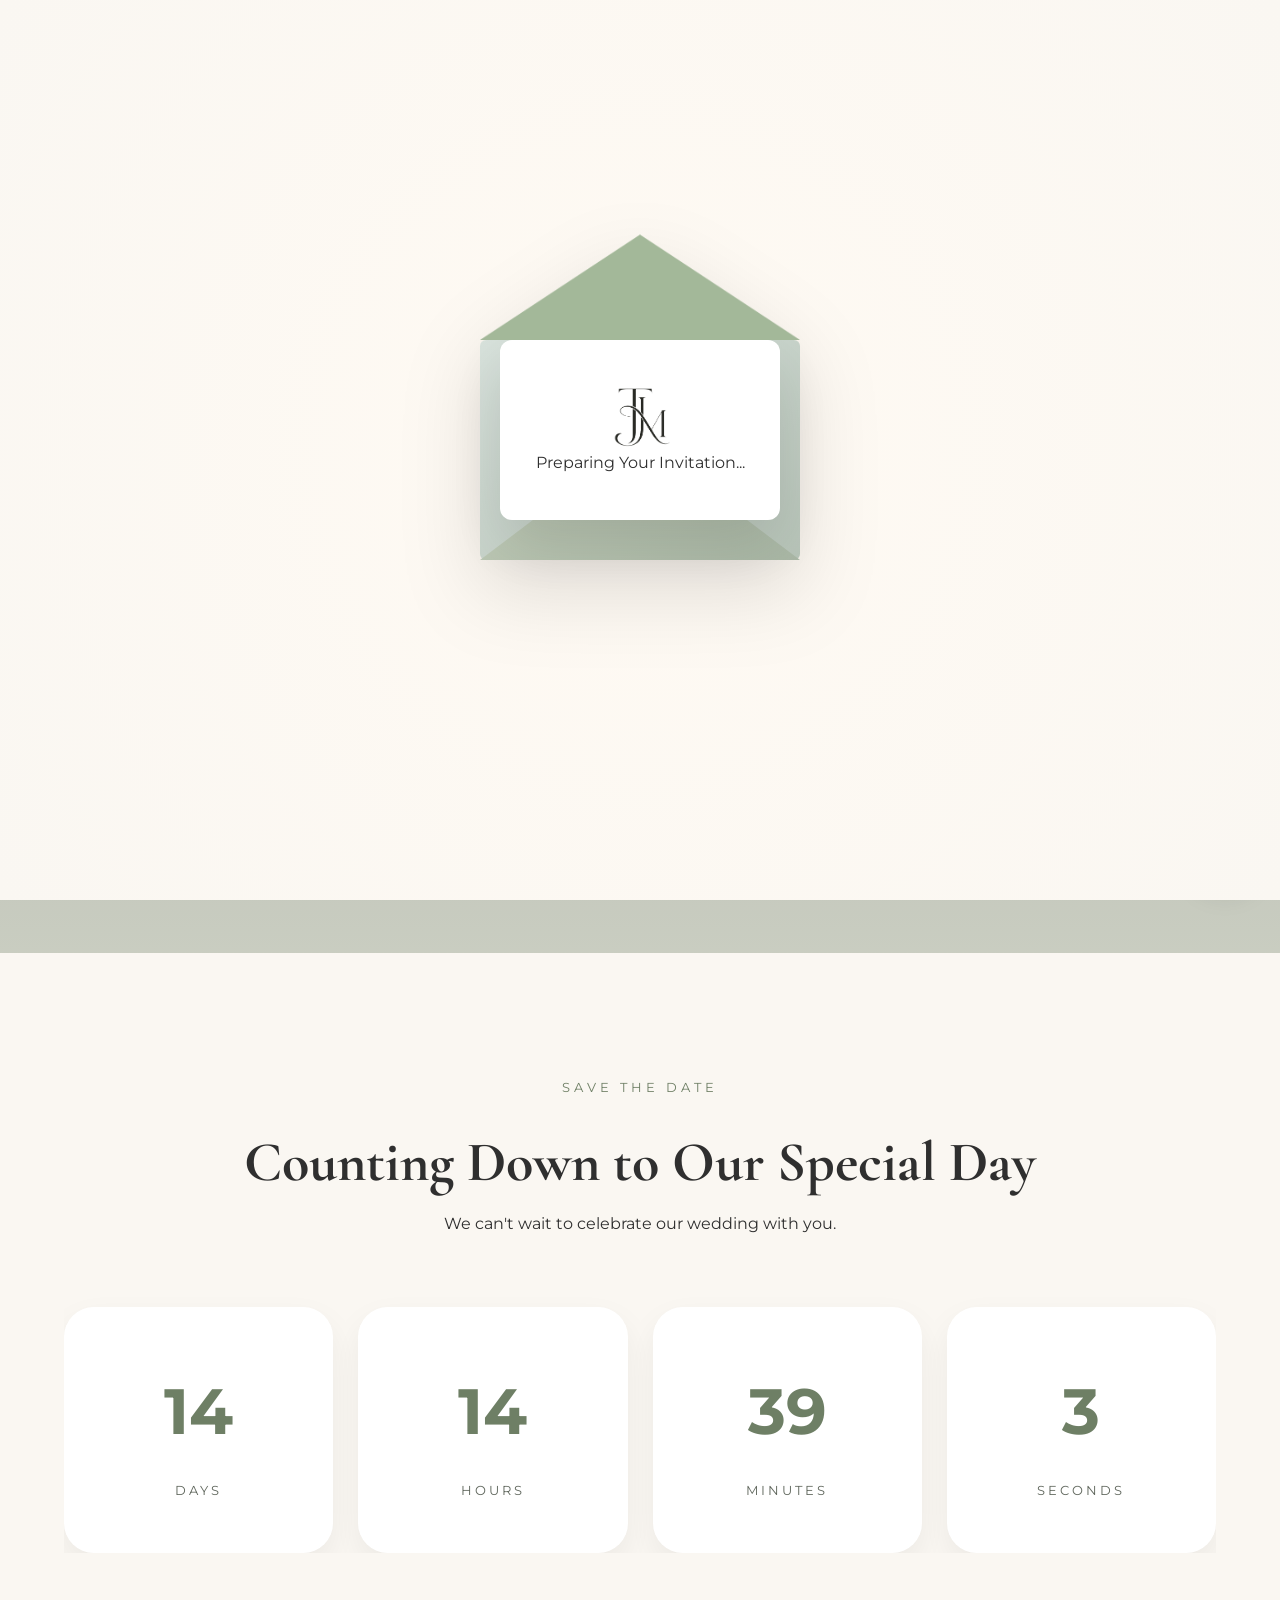
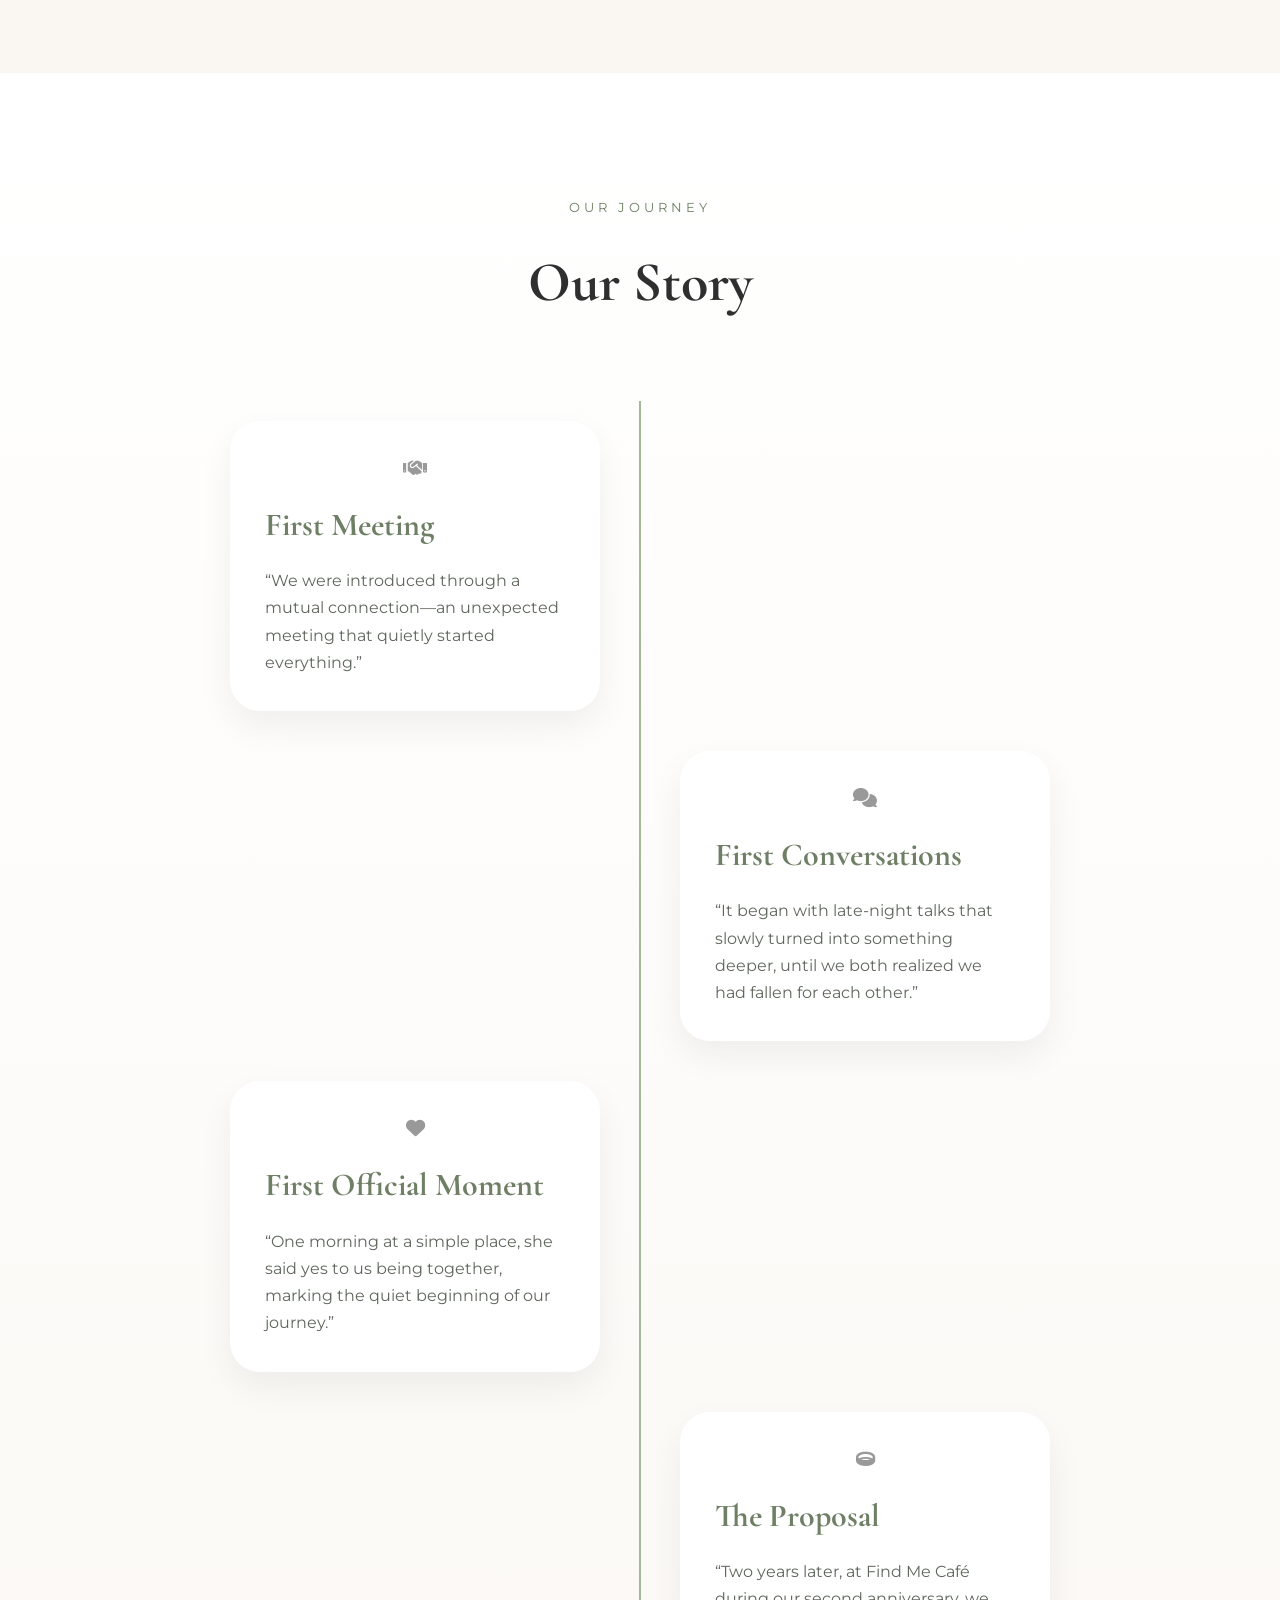
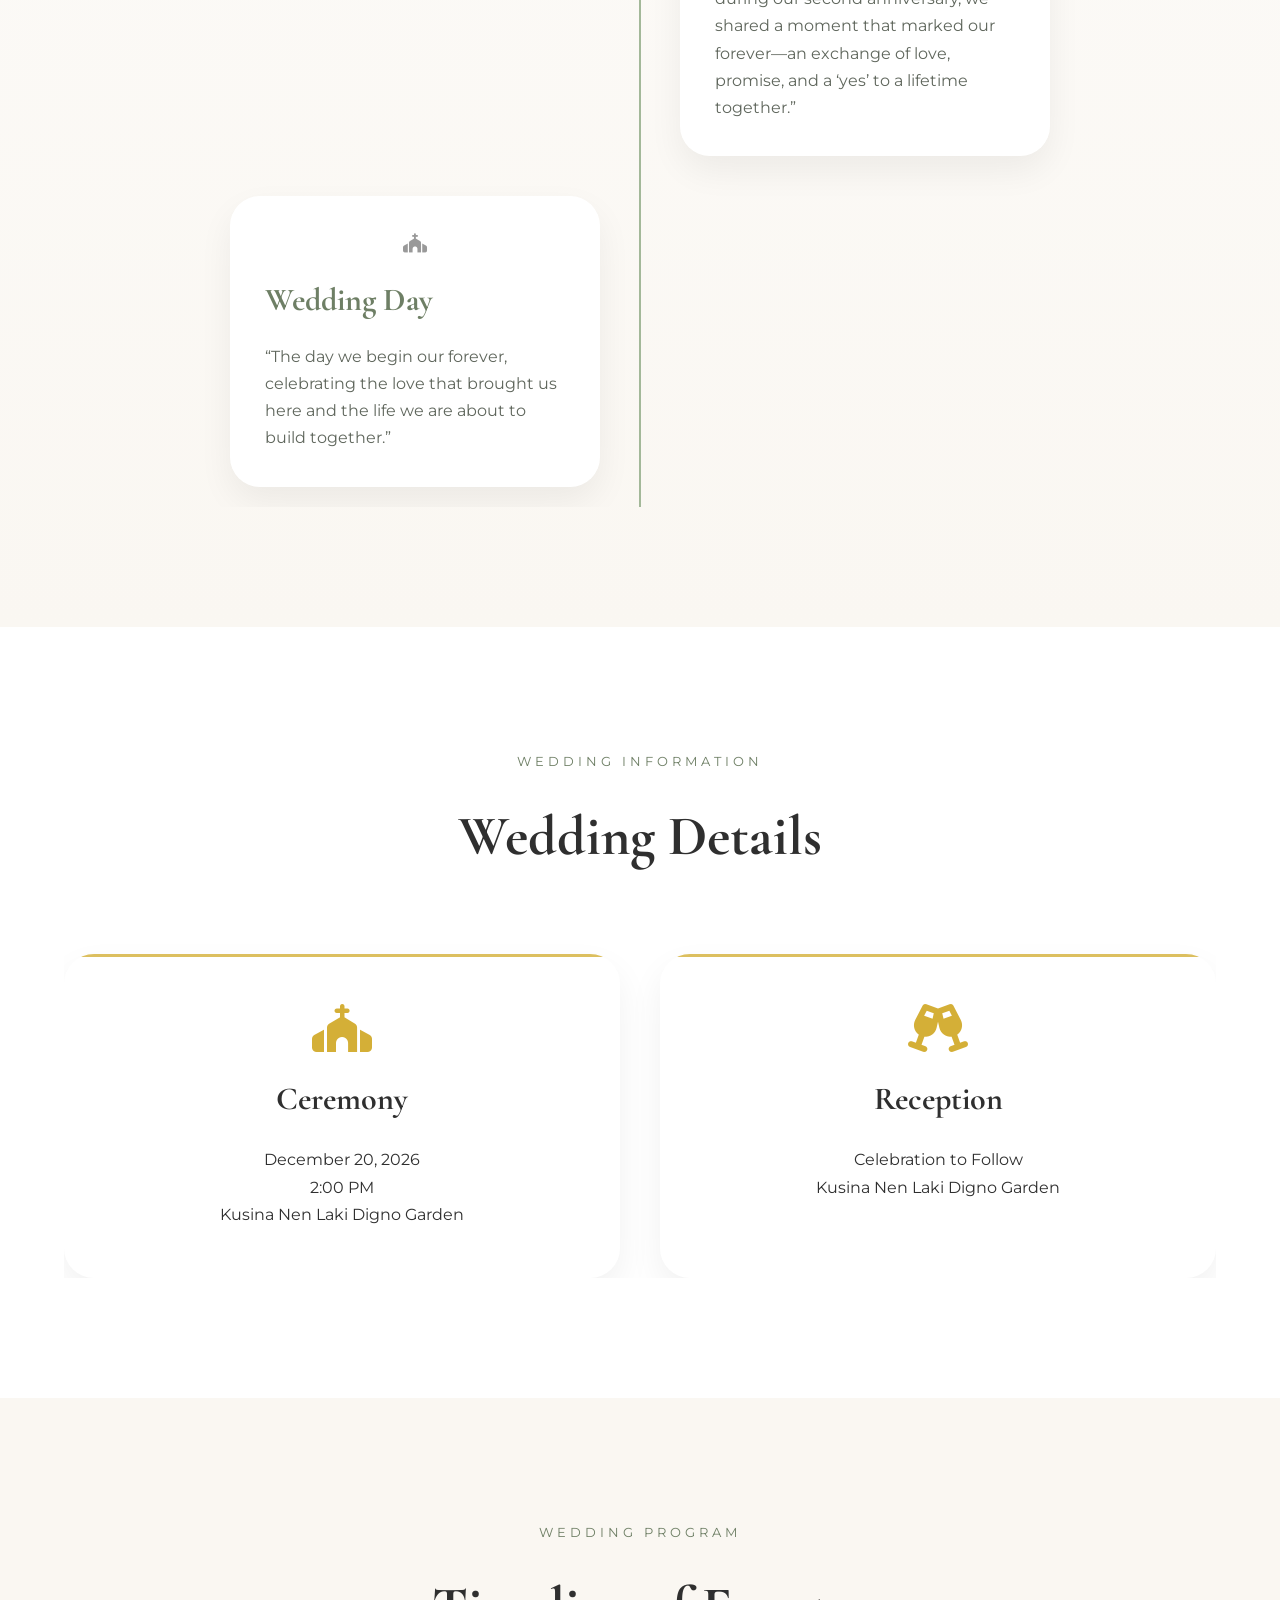
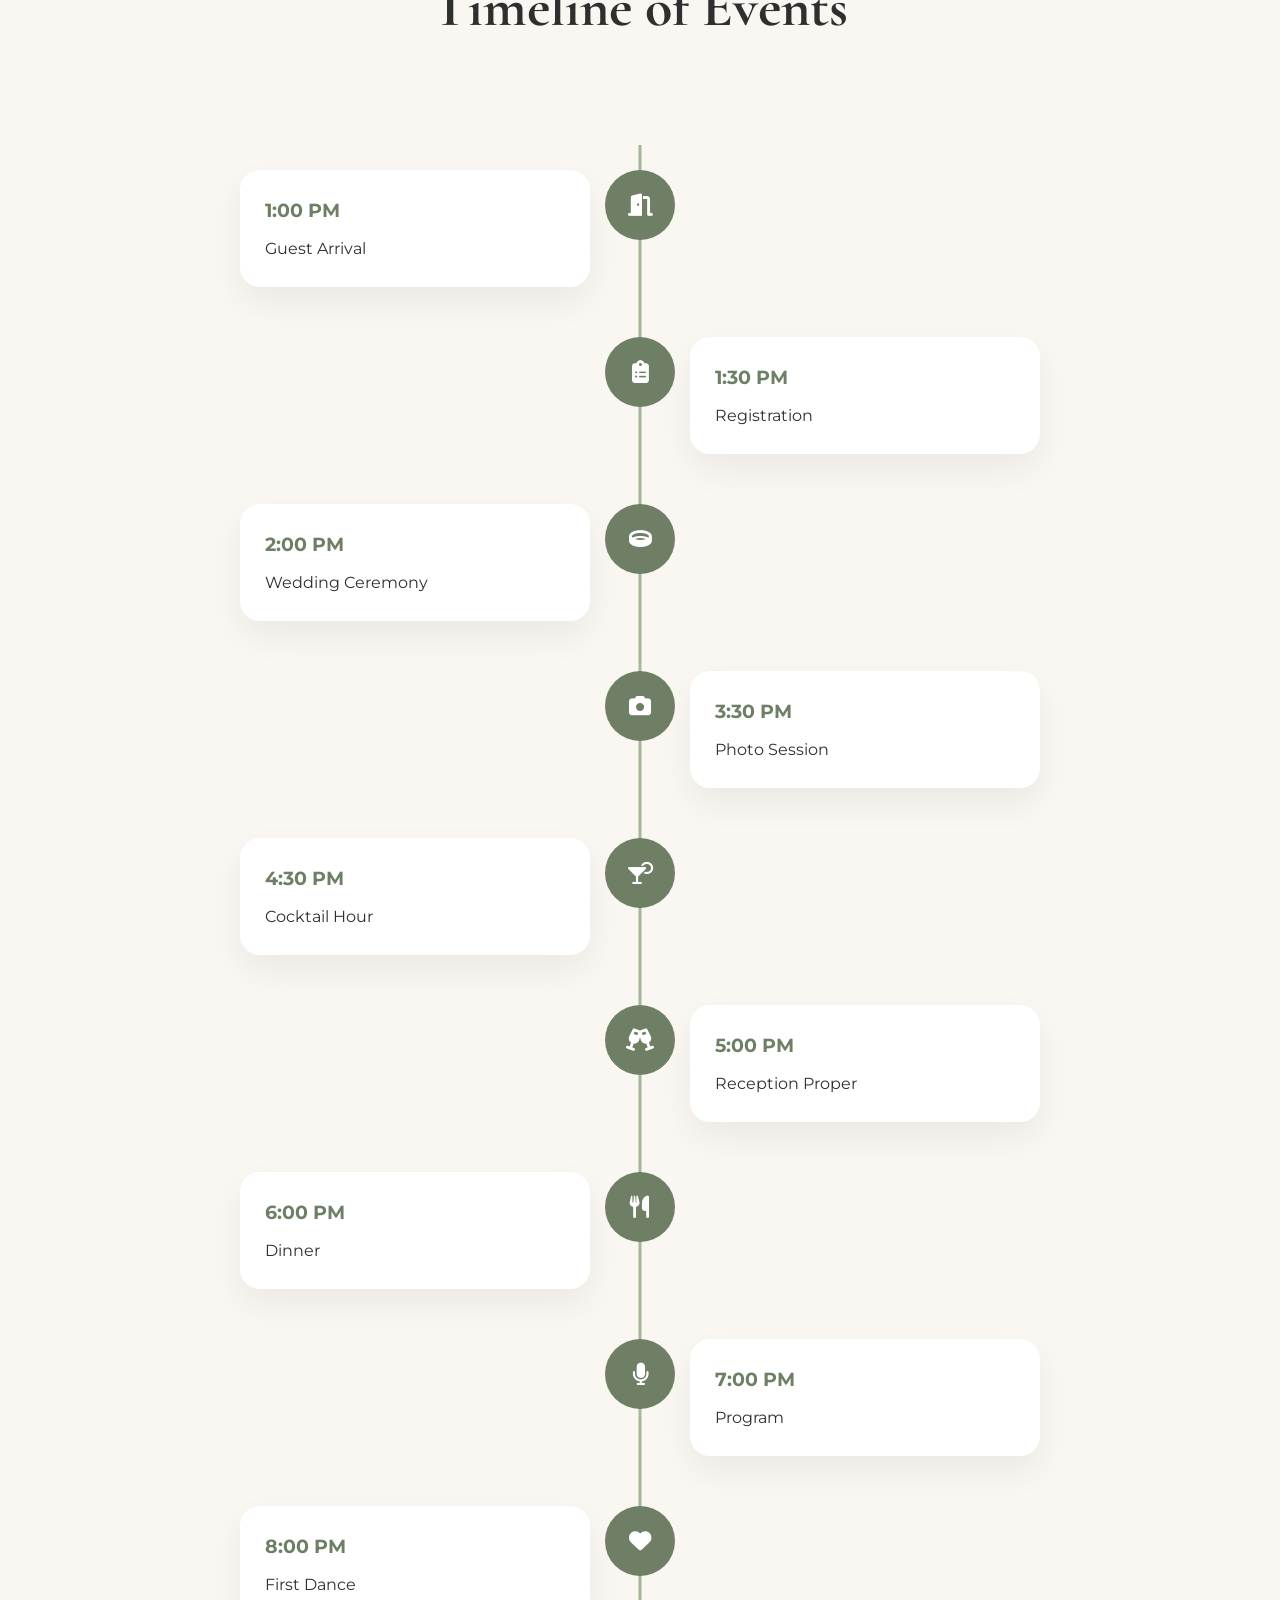
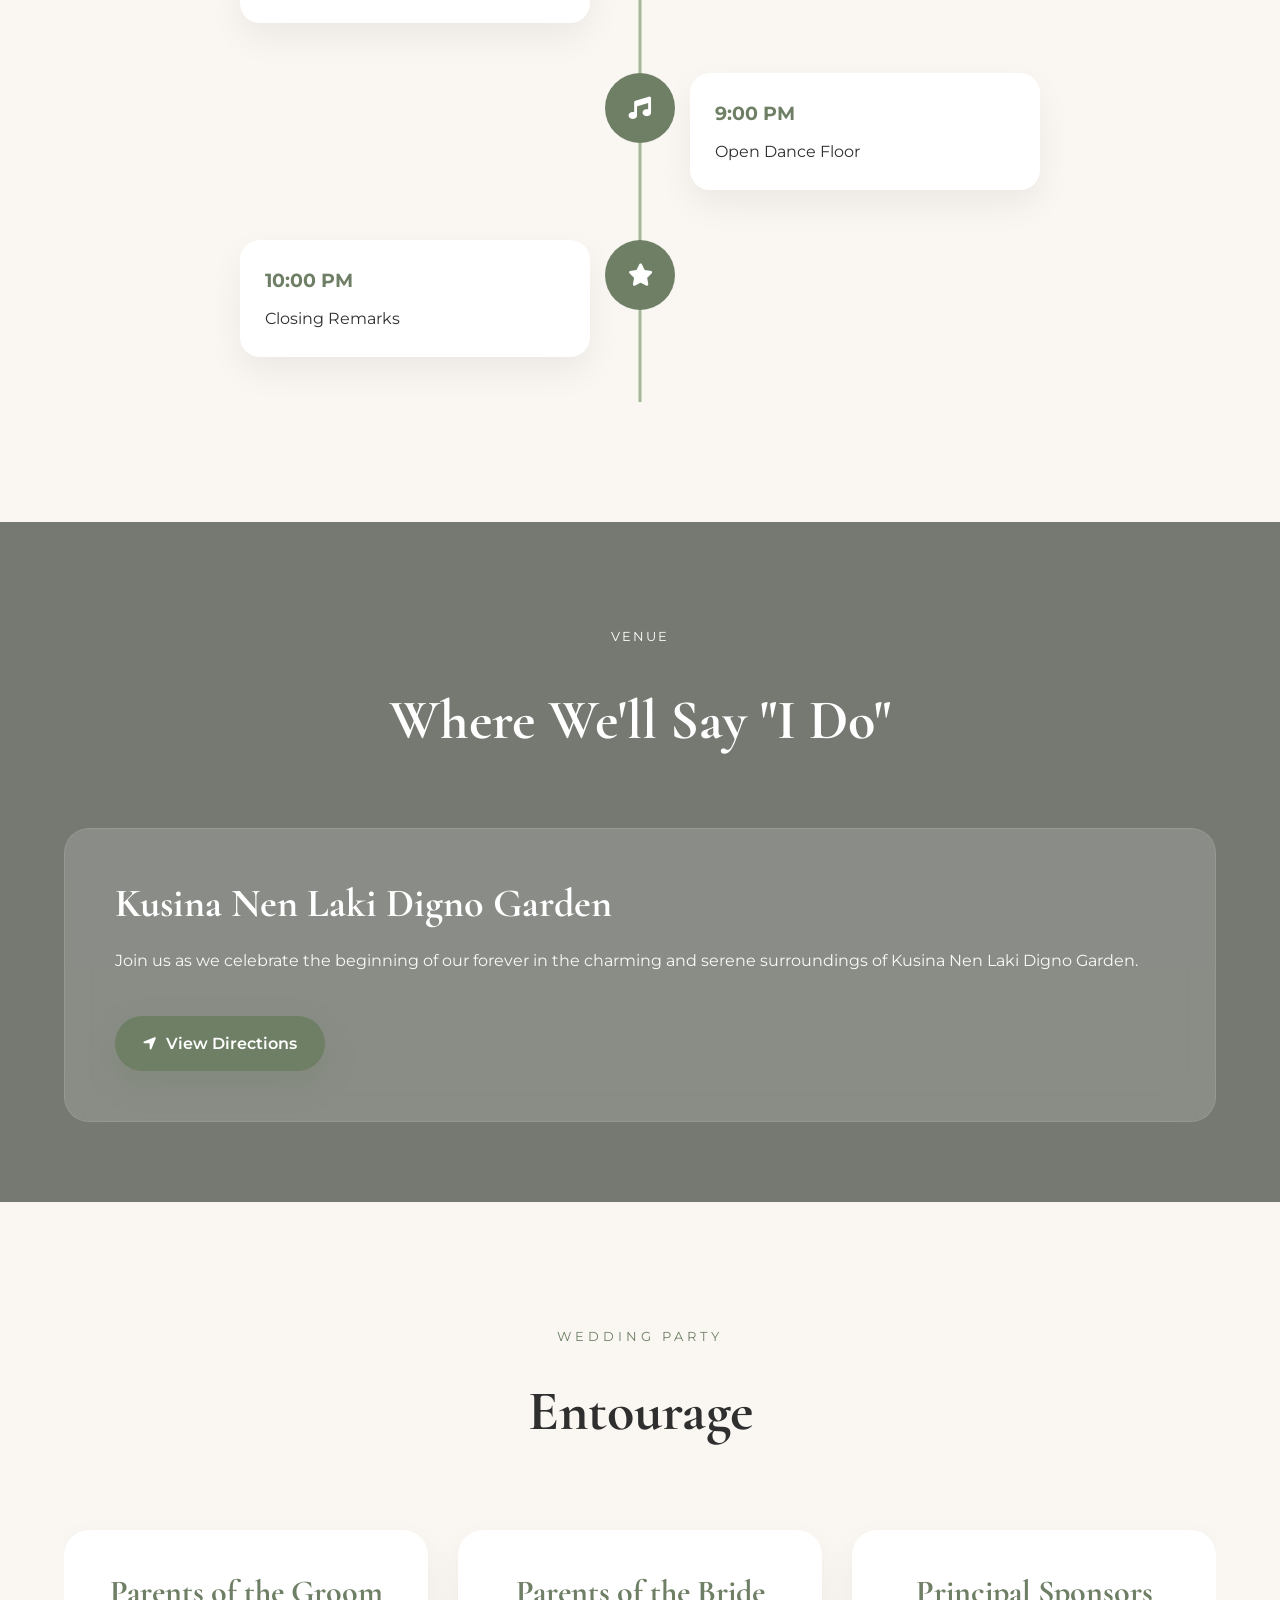
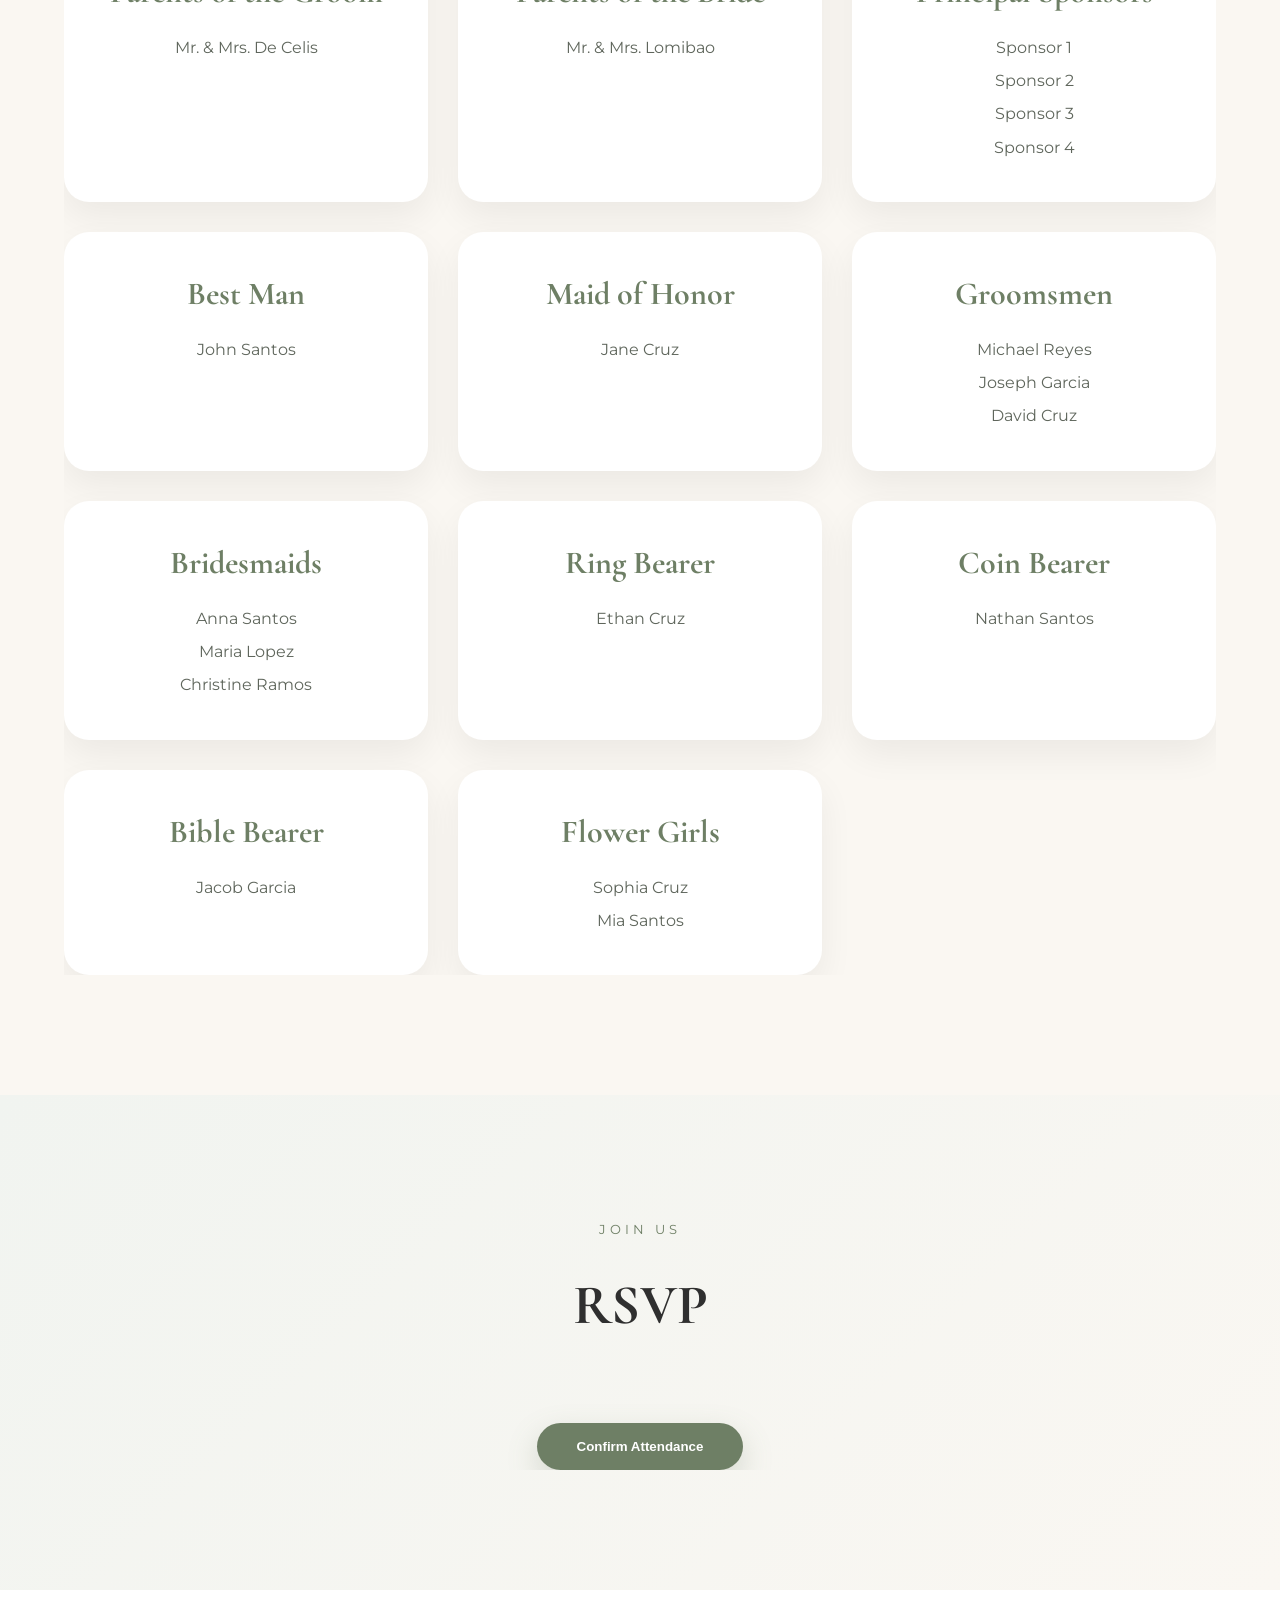
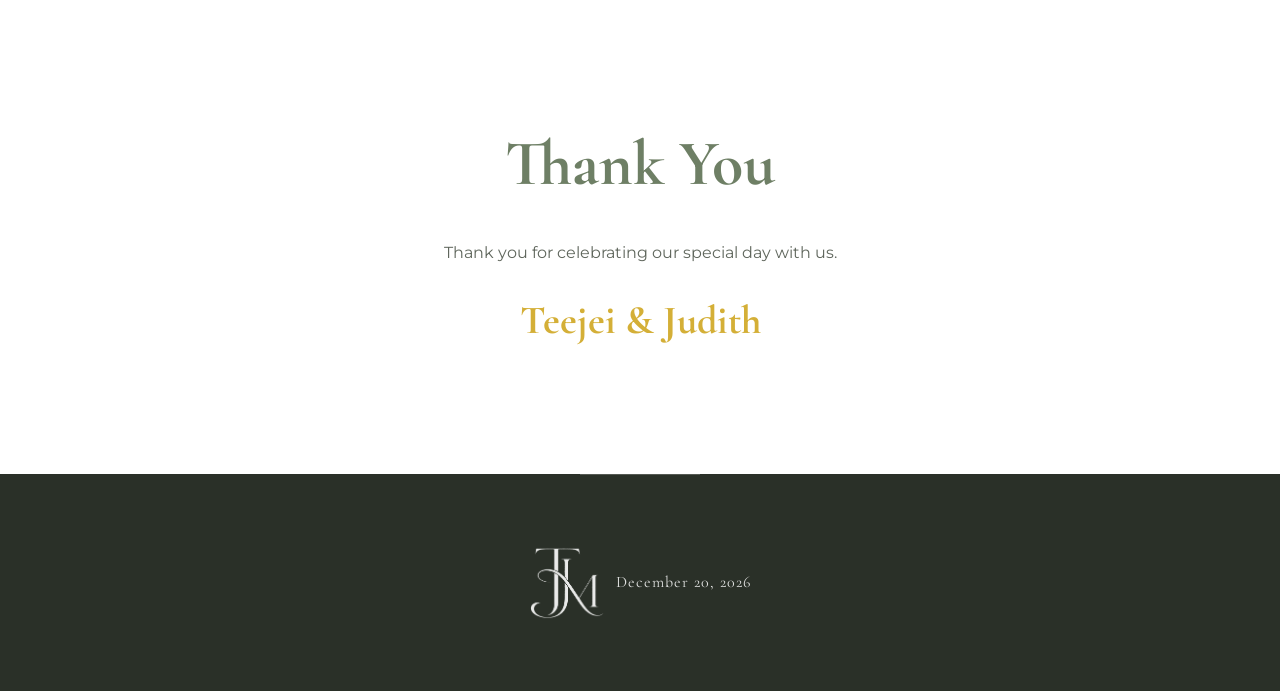
==== index.html @ 025506be "a" ====
<!DOCTYPE html>
<html lang="en">

<head>
    <meta charset="UTF-8">
    <meta name="viewport" content="width=device-width, initial-scale=1, maximum-scale=1, viewport-fit=cover">

    <title>
        Teejei & Judith | Wedding Invitation
    </title>

    <meta name="description"
        content="Together with their families, Teejei De Celis and Judith Marie Lomibao invite you to celebrate their wedding on December 20, 2026.">

    <meta property="og:title" content="Teejei & Judith Wedding Invitation">

    <meta property="og:description" content="Join us on our special day.">

    <meta property="og:type" content="website">

    <link rel="preconnect" href="https://fonts.googleapis.com">

    <link rel="preconnect" href="https://fonts.gstatic.com" crossorigin>

    <link
        href="https://fonts.googleapis.com/css2?family=Cormorant+Garamond:wght@300;400;500;600;700&family=Montserrat:wght@300;400;500;600&display=swap"
        rel="stylesheet">

    <link rel="stylesheet" href="https://cdnjs.cloudflare.com/ajax/libs/font-awesome/6.6.0/css/all.min.css">

    <link rel="stylesheet" href="https://unpkg.com/aos@2.3.4/dist/aos.css">

    <link rel="stylesheet" href="style.css">
</head>

<body>

    <!-- ====================================== -->
    <!-- LOADING SCREEN -->
    <!-- ====================================== -->

    <div id="loader">
        <div class="loader-content">

            <div class="envelope">

                <div class="envelope-back"></div>

                <div class="envelope-flap"></div>

                <div class="letter">

                    <div class="loader-monogram">
                        <img src="image/logo.png" alt="Teejei and Judith Wedding Logo" class="navbar-logo">
                    </div>

                    <p>Preparing Your Invitation...</p>

                </div>

                <div class="envelope-front"></div>

            </div>

        </div>
    </div>

    <!-- ====================================== -->
    <!-- PETALS -->
    <!-- ====================================== -->

    <canvas id="petalCanvas"></canvas>

    <!-- ====================================== -->
    <!-- MUSIC BUTTON -->
    <!-- ====================================== -->

    <!-- ====================================== -->
    <!-- MUSIC & SCROLL TOP -->
    <!-- ====================================== -->

    <button id="musicToggle" class="music-btn" aria-label="Toggle Music">
        <i class="fa-solid fa-music"></i>
    </button>

    <button id="scrollTopBtn" aria-label="Scroll to Top">
        <i class="fa-solid fa-arrow-up"></i>
    </button>

    <audio id="bgMusic" src="audio/enchanted_intrumental.mp3" loop></audio>

    <!-- ====================================== -->
    <!-- NAVIGATION -->
    <!-- ====================================== -->

    <header>

        <nav class="navbar">

            <div class="nav-logo">
                <img src="image/logo.png" alt="Teejei and Judith Wedding Logo" class="navbar-logo">
            </div>

            <ul class="nav-links">

                <li>
                    <a href="#home">Home</a>
                </li>

                <li>
                    <a href="#countdown">Countdown</a>
                </li>

                <li>
                    <a href="#story">Story</a>
                </li>

                <li>
                    <a href="#details">Details</a>
                </li>

                <li>
                    <a href="#timeline">Timeline</a>
                </li>

                <li>
                    <a href="#venue">Venue</a>
                </li>

                <li>
                    <a href="#entourage">Entourage</a>
                </li>

                <li>
                    <a href="#gallery">Gallery</a>
                </li>

                <li>
                    <a href="#rsvp">RSVP</a>
                </li>

            </ul>

            <button class="mobile-menu-btn">

                <i class="fa-solid fa-bars"></i>

            </button>

        </nav>

    </header>

    <!-- ====================================== -->
    <!-- HERO -->
    <!-- ====================================== -->

    <section id="home" class="hero">

        <div class="hero-overlay"></div>

        <div class="watermark">
            <img src="image/logo.png" alt="Teejei and Judith Wedding Monogram" class="watermark-img">
        </div>

        <div class="hero-content">

            <span class="hero-subtitle">
                WE ARE GETTING MARRIED
            </span>

            <div class="hero-monogram">
                <img src="image/monogram.png" alt="Teejei and Judith Wedding Monogram" class="hero-logo">
            </div>

            <h2 class="couple-name">
                <span class="groom-name">Teejei De Celis</span>
                <span class="ampersand">&</span>
                <span class="bride-name">Judith Marie Lomibao</span>
            </h2>
            <p class="bible-verse">
                “I have found the one whom my soul loves.”
                <br>
                <span>— Song of Solomon 3:4</span>
            </p>

            <p class="hero-date">

                December 20, 2026

            </p>

            <a href="#countdown" class="btn-primary">

                Open Invitation

            </a>

        </div>

    </section>

    <!-- ====================================== -->
    <!-- COUNTDOWN -->
    <!-- ====================================== -->

    <section id="countdown" class="section">

        <div class="container">

            <div class="section-title" data-aos="fade-up">
                <span>Save the Date</span>
                <h2>Counting Down to Our Special Day</h2>
                <p>We can't wait to celebrate our wedding with you.</p>
            </div>

            <div id="countdownTimer" class="countdown-grid" data-aos="zoom-in">

                <div class="count-box">
                    <span id="days">00</span>
                    <small>Days</small>
                </div>

                <div class="count-box">
                    <span id="hours">00</span>
                    <small>Hours</small>
                </div>

                <div class="count-box">
                    <span id="minutes">00</span>
                    <small>Minutes</small>
                </div>

                <div class="count-box">
                    <span id="seconds">00</span>
                    <small>Seconds</small>
                </div>

            </div>

        </div>

    </section>

    <!-- ====================================== -->
    <!-- OUR STORY -->
    <!-- ====================================== -->

    <section id="story" class="section story-section">

        <div class="container">

            <div class="section-title" data-aos="fade-up">

                <span>Our Journey</span>

                <h2>
                    Our Story
                </h2>

            </div>

            <div class="story-timeline">

                <div class="story-item" data-aos="fade-right">

                    <div class="story-card">
                        <div class="story-icon">
                            <i class="fa-solid fa-handshake"></i>
                        </div>

                        <h3>
                            First Meeting
                        </h3>

                        <p>
                            “We were introduced through a mutual connection—an unexpected meeting that quietly started
                            everything.”
                        </p>

                    </div>

                </div>

                <div class="story-item" data-aos="fade-left">

                    <div class="story-card">
                        <div class="story-icon">
                            <i class="fa-solid fa-comments"></i>
                        </div>

                        <h3>
                            First Conversations
                        </h3>

                        <p>
                            “It began with late-night talks that slowly turned into something deeper, until we both
                            realized we had fallen for each other.”
                        </p>

                    </div>

                </div>

                <div class="story-item" data-aos="fade-right">

                    <div class="story-card">
                        <div class="story-icon">
                            <i class="fa-solid fa-heart"></i>
                        </div>
                        <h3>
                            First Official Moment
                        </h3>

                        <p>
                            “One morning at a simple place, she said yes to us being together, marking the quiet
                            beginning of our journey.”
                        </p>

                    </div>

                </div>

                <div class="story-item" data-aos="fade-left">

                    <div class="story-card">
                        <div class="story-icon">
                            <i class="fa-solid fa-ring"></i>
                        </div>

                        <h3>
                            The Proposal
                        </h3>

                        <p>
                            “Two years later, at Find Me Café during our second anniversary, we shared a moment that
                            marked our forever—an exchange of love, promise, and a ‘yes’ to a lifetime together.”
                        </p>

                    </div>

                </div>

                <div class="story-item" data-aos="fade-right">

                    <div class="story-card">
                        <div class="story-icon">
                            <i class="fa-solid fa-church"></i>
                        </div>

                        <h3>
                            Wedding Day
                        </h3>

                        <p>
                            “The day we begin our forever, celebrating the love that brought us here and the life we are
                            about to build together.”
                        </p>

                    </div>

                </div>

            </div>

        </div>

    </section>

    <!-- ====================================== -->
    <!-- DETAILS -->
    <!-- ====================================== -->

    <section id="details" class="section details-section">

        <div class="container">

            <div class="section-title" data-aos="fade-up">

                <span class="subtitle">Wedding Information</span>

                <h2>Wedding Details</h2>

                <div class="title-divider"></div>

            </div>

            <div class="details-grid">

                <!-- Ceremony -->
                <div class="detail-card" data-aos="fade-up">

                    <div class="icon-circle">
                        <i class="fa-solid fa-church"></i>
                    </div>

                    <h3>Ceremony</h3>

                    <p class="highlight">December 20, 2026</p>
                    <p>2:00 PM</p>

                    <p class="location">
                        Kusina Nen Laki Digno Garden
                    </p>

                </div>

                <!-- Reception -->
                <div class="detail-card" data-aos="fade-up" data-aos-delay="150">

                    <div class="icon-circle">
                        <i class="fa-solid fa-champagne-glasses"></i>
                    </div>

                    <h3>Reception</h3>

                    <p class="highlight">Celebration to Follow</p>

                    <p class="location">
                        Kusina Nen Laki Digno Garden
                    </p>

                </div>

            </div>

        </div>

    </section>

    <!-- Remaining Sections Continue In Part 2 -->
    <!-- Timeline -->
    <!-- Venue -->
    <!-- Entourage -->
    <!-- Gallery -->
    <!-- RSVP -->
    <!-- Thank You -->
    <!-- Lightbox -->
    <!-- RSVP Modal -->
    <!-- ====================================== -->
    <!-- TIMELINE OF EVENTS -->
    <!-- ====================================== -->

    <section id="timeline" class="section timeline-section">

        <div class="container">

            <div class="section-title" data-aos="fade-up">

                <span>Wedding Program</span>

                <h2>
                    Timeline of Events
                </h2>

            </div>

            <div class="event-timeline">

                <div class="event-item" data-aos="fade-right">
                    <div class="event-icon">
                        <i class="fa-solid fa-door-open"></i>
                    </div>
                    <div class="event-content">
                        <h3>1:00 PM</h3>
                        <p>Guest Arrival</p>
                    </div>
                </div>

                <div class="event-item" data-aos="fade-left">
                    <div class="event-icon">
                        <i class="fa-solid fa-clipboard-list"></i>
                    </div>
                    <div class="event-content">
                        <h3>1:30 PM</h3>
                        <p>Registration</p>
                    </div>
                </div>

                <div class="event-item" data-aos="fade-right">
                    <div class="event-icon">
                        <i class="fa-solid fa-ring"></i>
                    </div>
                    <div class="event-content">
                        <h3>2:00 PM</h3>
                        <p>Wedding Ceremony</p>
                    </div>
                </div>

                <div class="event-item" data-aos="fade-left">
                    <div class="event-icon">
                        <i class="fa-solid fa-camera"></i>
                    </div>
                    <div class="event-content">
                        <h3>3:30 PM</h3>
                        <p>Photo Session</p>
                    </div>
                </div>

                <div class="event-item" data-aos="fade-right">
                    <div class="event-icon">
                        <i class="fa-solid fa-martini-glass-citrus"></i>
                    </div>
                    <div class="event-content">
                        <h3>4:30 PM</h3>
                        <p>Cocktail Hour</p>
                    </div>
                </div>

                <div class="event-item" data-aos="fade-left">
                    <div class="event-icon">
                        <i class="fa-solid fa-champagne-glasses"></i>
                    </div>
                    <div class="event-content">
                        <h3>5:00 PM</h3>
                        <p>Reception Proper</p>
                    </div>
                </div>

                <div class="event-item" data-aos="fade-right">
                    <div class="event-icon">
                        <i class="fa-solid fa-utensils"></i>
                    </div>
                    <div class="event-content">
                        <h3>6:00 PM</h3>
                        <p>Dinner</p>
                    </div>
                </div>

                <div class="event-item" data-aos="fade-left">
                    <div class="event-icon">
                        <i class="fa-solid fa-microphone"></i>
                    </div>
                    <div class="event-content">
                        <h3>7:00 PM</h3>
                        <p>Program</p>
                    </div>
                </div>

                <div class="event-item" data-aos="fade-right">
                    <div class="event-icon">
                        <i class="fa-solid fa-heart"></i>
                    </div>
                    <div class="event-content">
                        <h3>8:00 PM</h3>
                        <p>First Dance</p>
                    </div>
                </div>

                <div class="event-item" data-aos="fade-left">
                    <div class="event-icon">
                        <i class="fa-solid fa-music"></i>
                    </div>
                    <div class="event-content">
                        <h3>9:00 PM</h3>
                        <p>Open Dance Floor</p>
                    </div>
                </div>

                <div class="event-item" data-aos="fade-right">
                    <div class="event-icon">
                        <i class="fa-solid fa-star"></i>
                    </div>
                    <div class="event-content">
                        <h3>10:00 PM</h3>
                        <p>Closing Remarks</p>
                    </div>
                </div>

            </div>

        </div>

    </section>

    <!-- ====================================== -->
    <!-- VENUE -->
    <!-- ====================================== -->

    <section id="venue" class="venue-section parallax-section">

        <div class="venue-overlay"></div>

        <div class="container">
            <h1></h1>
            <div class="section-title light" data-aos="fade-up">
                <span>Venue</span>
                <h2>Where We'll Say "I Do"</h2>
            </div>

            <div class="venue-info" data-aos="fade-left">

                <h3>Kusina Nen Laki Digno Garden</h3>

                <p>
                    Join us as we celebrate the beginning of our forever
                    in the charming and serene surroundings of
                    Kusina Nen Laki Digno Garden.
                </p>

                <a href="https://maps.google.com/?q=16.030709880965837,120.35740547801097" target="_blank"
                    class="btn-primary">

                    <i class="fa-solid fa-location-arrow"></i>
                    View Directions

                </a>
            </div>
            
            <h1></h1>
    </section>

    <!-- ====================================== -->
    <!-- ENTOURAGE -->
    <!-- ====================================== -->

    <section id="entourage" class="section">

        <div class="container">

            <div class="section-title" data-aos="fade-up">

                <span>Wedding Party</span>

                <h2>
                    Entourage
                </h2>

            </div>

            <div class="entourage-grid">

                <div class="entourage-card">
                    <h3>Parents of the Groom</h3>
                    <p>Mr. & Mrs. De Celis</p>
                </div>

                <div class="entourage-card">
                    <h3>Parents of the Bride</h3>
                    <p>Mr. & Mrs. Lomibao</p>
                </div>

                <div class="entourage-card">
                    <h3>Principal Sponsors</h3>
                    <p>Sponsor 1</p>
                    <p>Sponsor 2</p>
                    <p>Sponsor 3</p>
                    <p>Sponsor 4</p>
                </div>

                <div class="entourage-card">
                    <h3>Best Man</h3>
                    <p>John Santos</p>
                </div>

                <div class="entourage-card">
                    <h3>Maid of Honor</h3>
                    <p>Jane Cruz</p>
                </div>

                <div class="entourage-card">
                    <h3>Groomsmen</h3>
                    <p>Michael Reyes</p>
                    <p>Joseph Garcia</p>
                    <p>David Cruz</p>
                </div>

                <div class="entourage-card">
                    <h3>Bridesmaids</h3>
                    <p>Anna Santos</p>
                    <p>Maria Lopez</p>
                    <p>Christine Ramos</p>
                </div>

                <div class="entourage-card">
                    <h3>Ring Bearer</h3>
                    <p>Ethan Cruz</p>
                </div>

                <div class="entourage-card">
                    <h3>Coin Bearer</h3>
                    <p>Nathan Santos</p>
                </div>

                <div class="entourage-card">
                    <h3>Bible Bearer</h3>
                    <p>Jacob Garcia</p>
                </div>

                <div class="entourage-card">
                    <h3>Flower Girls</h3>
                    <p>Sophia Cruz</p>
                    <p>Mia Santos</p>
                </div>

            </div>

        </div>

    </section>

    <!-- ====================================== -->
    <!-- GALLERY -->
    <!-- ====================================== -->

    <!-- <section id="gallery" class="section gallery-section">

        <div class="container">

            <div class="section-title" data-aos="fade-up">

                <span>Memories</span>

                <h2>
                    Gallery
                </h2>

            </div>

            <div class="masonry-gallery">

                <img class="gallery-item" src="https://images.unsplash.com/photo-1519741497674-611481863552?w=1000">

                <img class="gallery-item" src="https://images.unsplash.com/photo-1511285560929-80b456fea0bc?w=1000">

                <img class="gallery-item" src="https://images.unsplash.com/photo-1520854221256-17451cc331bf?w=1000">

                <img class="gallery-item" src="https://images.unsplash.com/photo-1522673607200-164d1b6ce486?w=1000">

                <img class="gallery-item" src="https://images.unsplash.com/photo-1515934751635-c81c6bc9a2d8?w=1000">

                <img class="gallery-item" src="https://images.unsplash.com/photo-1525253086316-d0c936c814f8?w=1000">

            </div>

        </div>

    </section> -->

    <!-- ====================================== -->
    <!-- RSVP -->
    <!-- ====================================== -->

    <section id="rsvp" class="section rsvp-section">

        <div class="container">

            <div class="section-title" data-aos="fade-up">

                <span>Join Us</span>

                <h2>
                    RSVP
                </h2>

            </div>

            <button id="openRSVPBtn" class="btn-primary">

                Confirm Attendance

            </button>

        </div>

    </section>

    <!-- ====================================== -->
    <!-- RSVP MODAL -->
    <!-- ====================================== -->

    <div id="rsvpModal" class="modal">

        <div class="modal-content">

            <button class="close-modal">
                ×
            </button>

            <h2>
                RSVP Form
            </h2>

            <form id="rsvpForm">

                <input type="text" placeholder="Full Name" required>

                <input type="text" placeholder="Contact Number">

                <input type="number" placeholder="Number of Guests">

                <select>
                    <option>Attending</option>
                    <option>Not Attending</option>
                </select>

                <input type="text" placeholder="Meal Preference">

                <input type="text" placeholder="Song Request">

                <textarea rows="5" placeholder="Message for the Couple"></textarea>

                <button type="submit" class="btn-primary">

                    Submit RSVP

                </button>

            </form>

        </div>

    </div>

    <!-- ====================================== -->
    <!-- LIGHTBOX -->
    <!-- ====================================== -->

    <div id="lightbox" class="lightbox">

        <span class="lightbox-close">
            ×
        </span>

        <img id="lightboxImage" src="" alt="">

    </div>

    <!-- ====================================== -->
    <!-- THANK YOU -->
    <!-- ====================================== -->

    <section class="thankyou-section">

        <div class="container">

            <h2>
                Thank You
            </h2>

            <p>
                Thank you for celebrating our special day with us.
            </p>

            <h3>
                Teejei & Judith
            </h3>

        </div>

    </section>

    <!-- ====================================== -->
    <!-- FOOTER -->
    <!-- ====================================== -->


    <footer class="site-footer">

        <div class="footer-content">

            <p class="footer-line">
                <img src="image/monogram.png" alt="TJ and JM Monogram" class="footer-monogram">
                <span>December 20, 2026</span>
            </p>


        </div>
    </footer>
    <!-- ====================================== -->
    <!-- CONFETTI CONTAINER -->
    <!-- ====================================== -->

    <div id="confetti-container"></div>

    <script src="https://unpkg.com/aos@2.3.4/dist/aos.js"></script>

    <script src="script.js"></script>

</body>

</html>
---- style.css ----
/* ==========================================================
   WEDDING MICROSITE
   TEEJEI ♥ JUDITH
   COLOR PALETTE: WHITE, SAGE, IVORY, ARTICHOKE & GOLD
========================================================== */

:root {
    /* Main Color Palette Changes */
    --ivory: #FAF7F2;          /* Soft background cream */
    --white: #FFFFFF;          /* Clean accent sheets */
    --sage: #A3B899;           /* Soft romantic green */
    --artichoke: #6E7F65;      /* Deep structural green (replaces rose/dark accents) */
    --gold: #D4AF37;           /* Premium gold accent */
    --gold-dark: #B88A1D;      /* Deep rich gold for hover elements */
    --light-sage: #F1F4F0;     /* Replaces blush for ultra-soft section shading */

    --black: #1E1E1E;
    --text-primary: #2F2F2F;
    --text-secondary: #5F665C; /* Adjusted to a muted green-tinted charcoal */

    --shadow-soft:
        0 15px 35px rgba(0,0,0,0.06);

    --shadow-hover:
        0 25px 60px rgba(110,127,101,0.15); /* Tinted with Artichoke for organic feel */

    --radius-lg: 30px;
    --radius-md: 20px;
    --radius-sm: 12px;

    --transition:
        all .35s ease;

    --container:
        1200px;
}

/* ==========================================================
   RESET
========================================================== */

*{
    margin:0;
    padding:0;
    box-sizing:border-box;
}

html {
    scroll-behavior: smooth;
    width: 100%;
    max-width: 100vw;
    overflow-x: hidden; /* Guards the root viewport */
}

body {
    background: var(--ivory);
    color: var(--text-primary);
    font-family: 'Montserrat', sans-serif;
    width: 100%;
    max-width: 100vw;
    overflow-x: hidden; /* Guards the content layer */
    line-height: 1.7;
}

img{
    width:100%;
    display:block;
}

a{
    text-decoration:none;
}

ul{
    list-style:none;
}

button{
    cursor:pointer;
    border:none;
}

.container {
    width: 90%;
    max-width: var(--container);
    margin: auto;
    overflow: hidden; /* Acts as a safety net for any grid/flex leaks */
}

.section{
    padding:120px 0;
}


/* ==========================================================
   WATERMARK
========================================================== */
.watermark {
    position: absolute;
    inset: 0;
    display: flex;
    align-items: center;
    justify-content: center;
    pointer-events: none;
    z-index: 1;
}

.watermark-img {
    width: 280px;
    max-width: 60%;
    opacity: 0.08; /* key for premium feel */
    filter: blur(0.2px);
    transform: scale(1);
    
     animation: watermarkFade 2.5s ease forwards, floatSlow 8s ease-in-out infinite;
}

@keyframes watermarkFade {
    from {
        opacity: 0;
        transform: scale(1.1);
    }
    to {
        opacity: 0.08;
        transform: scale(1);
    }
}
/* =========================
   LOADER BASE (upgrade feel)
========================= */

#loader {
    position: fixed;
    inset: 0;
    background: radial-gradient(circle at center, #fffaf3, var(--ivory));
    display: flex;
    justify-content: center;
    align-items: center;
    z-index: 99999;
    transition: 1s ease;
    /* ADD THIS line to prevent the flap rotation from breaking boundaries */
    overflow: hidden; 
}

/* subtle breathing motion */
.loader-content{
    animation:floatLoader 4s ease-in-out infinite;
}

@keyframes floatLoader{
    0%,100%{ transform: translateY(0px); }
    50%{ transform: translateY(-8px); }
}

/* =========================
   ENVELOPE DEPTH SYSTEM
========================= */

.envelope{
    width:320px;
    height:220px;
    position:relative;
    perspective:1200px;
    filter: drop-shadow(0 30px 40px rgba(0,0,0,0.12));
}

/* BACK */
.envelope-back{
    position:absolute;
    inset:0;
    background: linear-gradient(145deg, #d8e2dc, #b7c4b8);
    border-radius:6px;
    z-index:0;
}

/* FRONT POCKET */
.envelope-front{
    position:absolute;
    inset:0;
    background: linear-gradient(145deg, #cbd5c0, #a9b7a5);

    /* FIX: make it a real envelope pocket */
    clip-path: polygon(0 100%, 50% 45%, 100% 100%, 100% 100%, 0 100%);

    z-index:1; /* ⬅ LOWER than letter */
    pointer-events:none;
}

/* LETTER */
.letter{
    position:absolute;
    width:280px;
    height:180px;
    left:20px;
    top:20px;
    background:white;
    border-radius:12px;
    display:flex;
    flex-direction:column;
    justify-content:center;
    align-items:center;
    z-index:2;

    transform: translateY(30px);
    opacity:0;

    animation:letterReveal 2.2s cubic-bezier(0.25, 1, 0.5, 1) forwards;
    box-shadow:0 25px 60px rgba(0,0,0,.12);
}

/* MONOGRAM */
.loader-monogram{
    font-family:'Cormorant Garamond', serif;
    font-size:3rem;
    color:var(--gold);
    letter-spacing:2px;
    text-shadow:0 0 20px rgba(212,175,55,0.15);
}


/* FLAP (more realistic movement) */
.envelope-flap{
    position:absolute;
    width:0;
    height:0;
    border-left:160px solid transparent;
    border-right:160px solid transparent;
    border-top:120px solid var(--sage);
    top:0;
    transform-origin:top center;
    z-index:5;

    animation:openFlap 2.4s cubic-bezier(0.25, 1, 0.5, 1) forwards;
}

/* smoother cinematic flap */
@keyframes openFlap{
    0%{
        transform: rotateX(0deg);
    }
    40%{
        transform: rotateX(-110deg);
    }
    100%{
        transform: rotateX(-160deg);
    }
}

/* letter rise */
@keyframes letterReveal{
    0%{
        transform: translateY(40px) scale(0.98);
        opacity:0;
    }
    100%{
        transform: translateY(-20px) scale(1);
        opacity:1;
    }
}

/* ==========================================================
   PETAL CANVAS (Updates script to look like falling sage/white leaves)
========================================================== */

#petalCanvas{
    position:fixed;
    inset:0;
    width:100%;
    height:100%;
    pointer-events:none;
    z-index:9999;
}

/* ==========================================================
   NAVIGATION
========================================================= */

.navbar{
    position:fixed;
    top:0;
    left:0;
    width:100%;
    padding:20px 40px;
    display:flex;
    justify-content:space-between;
    align-items:center;
    z-index:999;
    backdrop-filter:blur(15px);
    background:
        rgba(255,255,255,.45);
    border-bottom:
        1px solid rgba(163,184,153,.15);
}

.navbar-logo{
    height:clamp(45px, 6vw, 65px);
    width:auto;
    display:block;
    object-fit:contain;
    transition:transform .3s ease;
}

.navbar-logo:hover{
    transform:scale(1.05);
}

.nav-links{
    display:flex;
    gap:25px;
}

.nav-links a{
    color:var(--text-primary);
    font-size:.9rem;
    letter-spacing:1px;
    text-transform:uppercase;
    position:relative;
    transition:var(--transition);
}

.nav-links a::after{
    content:"";
    position:absolute;
    width:0;
    height:2px;
    left:0;
    bottom:-8px;
    background:var(--sage);
    transition:.3s;
}

.nav-links a:hover::after{
    width:100%;
}

.mobile-menu-btn{
    display:none;
    background:none;
    color:var(--artichoke);
    font-size:1.4rem;
}

/* ==========================================================
   HERO SECTION
========================================================== */

.hero{
    /* min-height: 100vh;
    min-height: 100svh; */
    min-height: 100dvh;

    padding-top: 60px;

    position: relative;

    background:
        url("https://images.unsplash.com/photo-1519741497674-611481863552?auto=format&fit=crop&w=2000&q=80")
        center center / cover;

    display: flex;
    justify-content: center;
    align-items: center;
    text-align: center;
    overflow: hidden;
}

.hero-overlay{
    position:absolute;
    inset:0;
    background:
        linear-gradient(
            rgba(47,47,47,.45),
            rgba(110,127,101,.35) /* Hints of organic artichoke in the backdrop shade */
        );
}

/* .hero-content{
    position:relative;
    z-index:5;
    color:white;
    max-width:900px;
    padding:20px;
} */
.hero-content{
    position: relative;
    z-index: 5;
    color: white;
    max-width: 900px;
    padding: 100px 20px 20px; /* Added top padding */
}

.hero-subtitle{
    display:block;
    letter-spacing:6px;
    margin-bottom:20px;
    font-size:.95rem;
    text-transform:uppercase;
    animation:
        fadeUp 1.2s ease;
}

.hero-monogram {
    font-family: 'Cormorant Garamond', serif;

    font-size: clamp(2.5rem, 7vw, 6.5rem);
    line-height: 1.1;
    letter-spacing: 0.05em;

    color: var(--white);
    margin-bottom: clamp(12px, 2vw, 24px);

    text-align: center;

    text-shadow: 0 4px 10px rgba(0,0,0,0.15);

    animation: zoomIn 1.5s ease;
}
.hero-logo {
    width: clamp(140px, 35vw, 320px);
    height: auto;
    display: block;
    margin: 0 auto;
}

.couple-name{
    font-family:
        'Cormorant Garamond',
        serif;
    font-size:4rem;
    font-weight:500;
    margin-bottom:20px;
    animation:
        fadeUp 1.6s ease;
}

.couple-name {
    text-align: center;
    color: #fff;
    margin-top: 20px;
    letter-spacing: 1px;
}

.bride-name,
.groom-name {
    display: block;
    font-family: 'Cormorant Garamond', serif;
    font-size: 2.6rem;
    font-weight: 500;
    line-height: 1.2;
    text-transform: capitalize;
}

.ampersand {
    display: block;
    font-size: 2rem;
    font-weight: 300;
    margin: 10px 0;
    opacity: 0.7;
    font-family: 'Cormorant Garamond', serif;
}

.hero-date{
    font-size:1.2rem;
    letter-spacing:2px;
    margin-bottom:35px;
    animation:
        fadeUp 1.8s ease;
}
.bible-verse {
    margin-top: 20px;
    font-family: 'Cormorant Garamond', serif;
    font-size: 1.15rem;
    font-style: italic;
    color: rgba(255, 255, 255, 0.88);
    text-align: center;
    max-width: 600px;
    margin-left: auto;
    margin-right: auto;
    line-height: 1.6;
    letter-spacing: 0.4px;

    opacity: 0;
    transform: translateY(15px);
    animation: fadeInVerse 1.5s ease forwards;
    animation-delay: 1.2s;
}

.bible-verse span {
    display: block;
    margin-top: 8px;
    font-style: normal;
    font-size: 0.95rem;
    opacity: 0.75;
}
.hero-monogram-line {
    display: flex;
    align-items: center;
    justify-content: center;
    gap: 10px;
    font-family: 'Cormorant Garamond', serif;
    font-size: 1rem;
    color: rgba(255, 255, 255, 0.85);
    letter-spacing: 1px;
}

.inline-monogram {
    height: 28px;
    width: auto;
    opacity: 0.9;
    transform: translateY(1px);
}

@keyframes fadeInVerse {
    to {
        opacity: 1;
        transform: translateY(0);
    }
}

/* ==========================================================
   BUTTONS
========================================================== */

.btn-primary{
    display:inline-flex;
    align-items:center;
    justify-content:center;
    gap:10px;
    padding:16px 40px;
    background:var(--artichoke); /* Upgraded button visibility to deep forest green */
    color:white;
    border-radius:999px;
    font-weight:600;
    transition:var(--transition);
    box-shadow:
        0 12px 30px rgba(110,127,101,.25);
}

.btn-primary:hover{
    transform:translateY(-4px);
    background:var(--sage);
    box-shadow:
        0 20px 40px rgba(163,184,153,.35);
}

/* ==========================================================
   MUSIC BUTTON
========================================================== */

.music-btn{
    position:fixed;
    right:25px;
    bottom:25px;
    width:60px;
    height:60px;
    border-radius:50%;
    background:var(--artichoke);
    color:white;
    z-index:999;
    box-shadow:
        0 15px 30px rgba(0,0,0,.15);
    transition:var(--transition);
}

.music-btn:hover{
    transform:scale(1.1);
    background:var(--sage);
}

/* ==========================================================
   SCROLL TOP
========================================================== */

#scrollTopBtn{
    position:fixed;
    left:25px;
    bottom:25px;
    width:60px;
    height:60px;
    border-radius:50%;
    background:white;
    color:var(--artichoke);
    box-shadow:
        0 10px 25px rgba(0,0,0,.12);
    z-index:999;
    opacity:0;
    visibility:hidden;
    transition:var(--transition);
}

#scrollTopBtn.show{
    opacity:1;
    visibility:visible;
}

/* ==========================================================
   SECTION TITLES
========================================================== */

.section-title{
    text-align:center;
    margin-bottom:70px;
}

.section-title span{
    color:var(--artichoke);
    text-transform:uppercase;
    letter-spacing:4px;
    font-size:.8rem;
}

.section-title h2{
    font-family:
        'Cormorant Garamond',
        serif;
    font-size:3.5rem;
    margin-top:15px;
    color:var(--text-primary);
}

/* ==========================================================
   COUNTDOWN
========================================================== */

.countdown-grid{
    display:grid;
    grid-template-columns:
        repeat(4,1fr);
    gap:25px;
}

.count-box{
    background:white;
    padding:50px 20px;
    text-align:center;
    border-radius:var(--radius-lg);
    box-shadow:var(--shadow-soft);
    transition:var(--transition);
}

.count-box:hover{
    transform:translateY(-8px);
    box-shadow:var(--shadow-hover);
}

.count-box span{
    display:block;
    font-size:4rem;
    font-weight:700;
    color:var(--artichoke);
    margin-bottom:10px;
}

.count-box small{
    letter-spacing:3px;
    text-transform:uppercase;
    color:var(--text-secondary);
}

/* ==========================================================
   STORY SECTION
========================================================== */

.story-section{
    background:
        linear-gradient(
            180deg,
            #ffffff,
            var(--ivory)
        );
}

.story-timeline{
    position:relative;
    max-width:900px;
    margin:auto;
}

.story-timeline::before{
    content:"";
    position:absolute;
    left:50%;
    top:0;
    width:2px;
    height:100%;
    background:var(--sage);
    transform:translateX(-50%);
}

.story-item{
    width:50%;
    padding:20px 40px;
    position:relative;
}

.story-item:nth-child(even){
    margin-left:auto;
}

.story-card{
    background:white;
    padding:35px;
    border-radius:var(--radius-lg);
    box-shadow:var(--shadow-soft);
    transition:var(--transition);
}

.story-card:hover{
    transform:translateY(-8px);
    box-shadow:var(--shadow-hover);
}

.story-card h3{
    font-family:
        'Cormorant Garamond',
        serif;
    font-size:2rem;
    color:var(--artichoke);
    margin-bottom:15px;
}

.story-card p{
    color:var(--text-secondary);
}
.story-icon {
    text-align: center;
    margin-bottom: 15px;
}

.story-icon i {
    font-size: 1.2rem;
    color: rgba(0,0,0,0.4);
}

/* ==========================================================
   ANIMATIONS
========================================================== */

@keyframes fadeUp{
    from{
        opacity:0;
        transform:
            translateY(40px);
    }
    to{
        opacity:1;
        transform:
            translateY(0);
    }
}

@keyframes zoomIn{
    from{
        opacity:0;
        transform:
            scale(.7);
    }
    to{
        opacity:1;
        transform:
            scale(1);
    }
}

/* ==========================================================
   DETAILS SECTION
========================================================== */

.details-section{
    background:#fff;
}

.details-grid{
    display:grid;
    grid-template-columns:repeat(2,1fr);
    gap:40px;
}

.detail-card{
    background:white;
    border-radius:var(--radius-lg);
    padding:50px;
    text-align:center;
    box-shadow:var(--shadow-soft);
    transition:var(--transition);
    position:relative;
    overflow:hidden;
}

.detail-card::before{
    content:"";
    position:absolute;
    top:0;
    left:0;
    width:100%;
    height:3px;
    background: var(--gold);
    opacity: 0.8;
}

.detail-card:hover{
    transform:translateY(-10px);
    box-shadow:var(--shadow-hover);
}

.detail-card i{
    font-size:3rem;
    color:var(--gold);
    margin-bottom:20px;
}

.detail-card h3{
    font-family:'Cormorant Garamond',serif;
    font-size:2rem;
    color:var(--text-primary);
    margin-bottom:20px;
}


/* ==========================================================
   EVENT TIMELINE
========================================================== */

.timeline-section{
    background:var(--ivory);
}

.event-timeline {
    max-width: 900px;
    margin: auto;
    position: relative;
    /* ADD THIS line to catch absolute icons hanging off edges */
    overflow: hidden; 
    padding: 20px 0; /* Gives icons a tiny breathing room inside */
}

.event-timeline::before{
    content:"";
    position:absolute;
    left:50%;
    width:3px;
    height:100%;
    background:var(--sage);
    transform:translateX(-50%);
}

.event-item{
    width:50%;
    padding:25px 50px;
    position:relative;
}

.event-item:nth-child(even){
    margin-left:auto;
}

.event-icon{
    width:70px;
    height:70px;
    border-radius:50%;
    background:var(--artichoke);
    color:white;
    display:flex;
    justify-content:center;
    align-items:center;
    position:absolute;
    top:25px;
    font-size:1.4rem;
}

.event-item:nth-child(odd) .event-icon{
    right:-35px;
}

.event-item:nth-child(even) .event-icon{
    left:-35px;
}

.event-content{
    background:white;
    padding:25px;
    border-radius:20px;
    box-shadow:var(--shadow-soft);
    transition:var(--transition);
}

.event-content:hover{
    transform:translateY(-6px);
    box-shadow:var(--shadow-hover);
}

.event-content h3{
    color:var(--artichoke);
    margin-bottom:8px;
}

/* ==========================================================
   VENUE
========================================================== */

.venue-section{
    position: relative;
    background:
        url("https://www.jenniferweddingandevents.com/suppliers/wp-content/uploads/2021/03/35346873_1711871372195576_7848919864331730944_o-1024x895.jpg")
        center center / cover no-repeat;
    color: white;
    padding: 80px 0;
}

.venue-overlay{
    position: absolute;
    inset: 0;
    background: rgba(47, 54, 45, 0.65);
}

.venue-section .container{
    position: relative;
    z-index: 5;
}

/* Section Title */
.venue-section .section-title{
    padding-top: 20px;
    margin-bottom: 60px;
    text-align: center;
}

.section-title.light h2,
.section-title.light span{
    color: white;
}

.section-title.light span{
    display: inline-block;
    margin-bottom: 10px;
    letter-spacing: 2px;
    text-transform: uppercase;
}

/* Venue Content */
.venue-content{
    display: grid;
    grid-template-columns: 1fr 1fr;
    gap: 40px;
    align-items: center;
}

/* Map */
.venue-map iframe{
    width: 100%;
    height: 450px;
    border: none;
    border-radius: 25px;
    box-shadow: 0 15px 40px rgba(0, 0, 0, 0.2);
}

/* Venue Info Card */
.venue-info{
    background: rgba(255, 255, 255, 0.15);
    backdrop-filter: blur(20px);
    -webkit-backdrop-filter: blur(20px);
    padding: 50px;
    border-radius: 25px;
    border: 1px solid rgba(255, 255, 255, 0.1);
}

.venue-info h3{
    font-family: 'Cormorant Garamond', serif;
    font-size: 2.5rem;
    margin-bottom: 20px;
    line-height: 1.2;
}

.venue-info p{
    font-size: 1rem;
    line-height: 1.8;
    margin-bottom: 30px;
    color: rgba(255, 255, 255, 0.95);
}

/* Button */
.venue-info .btn-primary{
    display: inline-flex;
    align-items: center;
    gap: 10px;
    margin-top: 10px;
    padding: 14px 28px;
}

.venue-info .btn-primary i{
    font-size: 0.95rem;
}

/* Gallery */
.venue-gallery{
    margin-top: 60px;
    display: grid;
    grid-template-columns: repeat(3, 1fr);
    gap: 20px;
}

.venue-gallery img{
    width: 100%;
    height: 250px;
    object-fit: cover;
    border-radius: 20px;
    transition: transform 0.4s ease;
}

.venue-gallery img:hover{
    transform: scale(1.05);
}

/* ==========================================================
   ENTOURAGE
========================================================== */

.entourage-grid{
    display:grid;
    grid-template-columns:
    repeat(auto-fit,minmax(280px,1fr));
    gap:30px;
}

.entourage-card{
    background:white;
    padding:35px;
    border-radius:25px;
    text-align:center;
    box-shadow:var(--shadow-soft);
    transition:var(--transition);
}

.entourage-card:hover{
    transform:translateY(-8px);
    box-shadow:var(--shadow-hover);
}

.entourage-card h3{
    font-family:'Cormorant Garamond',serif;
    font-size:2rem;
    color:var(--artichoke);
    margin-bottom:15px;
}

.entourage-card p{
    color:var(--text-secondary);
    margin-bottom:6px;
}

/* ==========================================================
   GALLERY
========================================================== */

.gallery-section{
    background:white;
}

.masonry-gallery{
    column-count:3;
    column-gap:20px;
}

.gallery-item{
    width:100%;
    margin-bottom:20px;
    border-radius:20px;
    cursor:pointer;
    transition:.4s;
}

.gallery-item:hover{
    transform:scale(1.03);
}

/* ==========================================================
   LIGHTBOX
========================================================== */

.lightbox{
    position:fixed;
    inset:0;
    background:rgba(20,24,20,.95); /* Richer botanical dark backdrop */
    display:none;
    justify-content:center;
    align-items:center;
    z-index:9999;
}

.lightbox.active{
    display:flex;
}

#lightboxImage{
    max-width:90%;
    max-height:90%;
    border-radius:20px;
}

.lightbox-close{
    position:absolute;
    top:30px;
    right:40px;
    color:white;
    font-size:3rem;
    cursor:pointer;
}

/* ==========================================================
   RSVP
========================================================== */

.rsvp-section{
    background:
    linear-gradient(
    135deg,
    var(--light-sage),
    var(--ivory)
    );
    text-align:center;
}

.modal{
    position:fixed;
    inset:0;
    display:none;
    justify-content:center;
    align-items:center;
    background:rgba(47,54,45,.6);
    z-index:9999;
}

.modal.active{
    display:flex;
}

.modal-content{
    width:90%;
    max-width:650px;
    background:white;
    border-radius:30px;
    padding:40px;
    position:relative;
    animation:modalPop .35s ease;
}

.close-modal{
    position:absolute;
    right:20px;
    top:20px;
    background:none;
    font-size:2rem;
    color:var(--artichoke);
}

.modal-content h2{
    font-family:'Cormorant Garamond',serif;
    margin-bottom:25px;
    text-align:center;
    color:var(--artichoke);
}

.modal-content input,
.modal-content textarea,
.modal-content select{
    width:100%;
    padding:15px;
    margin-bottom:15px;
    border:1px solid #ddd;
    border-radius:12px;
    font-family:inherit;
}

.modal-content input:focus,
.modal-content textarea:focus,
.modal-content select:focus{
    outline: none;
    border-color: var(--sage);
}

.modal-content textarea{
    resize:none;
}

/* ==========================================================
   THANK YOU
========================================================== */

.thankyou-section{
    text-align:center;
    background:white;
    padding:120px 20px;
}

.thankyou-section h2{
    font-family:'Cormorant Garamond',serif;
    font-size:4rem;
    color:var(--artichoke);
    margin-bottom:20px;
}

.thankyou-section p{
    max-width:700px;
    margin:auto;
    margin-bottom:20px;
    color:var(--text-secondary);
}

.thankyou-section h3{
    font-family:'Cormorant Garamond',serif;
    font-size:2.5rem;
    color:var(--gold);
}

/* ==========================================================
   FOOTER
========================================================== */
.site-footer {
    background: #2A3028; /* deep artichoke charcoal */
    color: rgba(255, 255, 255, 0.85);
    text-align: center;
    padding: 70px 20px;
    letter-spacing: 1px;
    position: relative;
    overflow: hidden;
}

/* soft elegant top line */
.site-footer::before {
    content: "";
    position: absolute;
    top: 0;
    left: 50%;
    transform: translateX(-50%);
    width: 120px;
    height: 1px;
    background: rgba(255, 255, 255, 0.2);
}
.footer-line {
    display: flex;
    align-items: center;
    justify-content: center;
    gap: 10px;
    font-family: 'Cormorant Garamond', serif;
    color: rgba(255, 255, 255, 0.85);
    letter-spacing: 1px;
    margin: 0;
}

.footer-content {
    display: flex;
    flex-direction: column;
    align-items: center;
    gap: 10px;
}

/* RESPONSIVE MONOGRAM */
.footer-monogram {
    width: clamp(55px, 6vw, 85px);
    height: auto;
    opacity: 0.9;
}

.footer-monogram:hover {
    transform: scale(1.05);
    opacity: 1;
}

/* TEXT STYLES */
.footer-date {
    font-family: 'Cormorant Garamond', serif;
    font-size: 1rem;
    opacity: 0.9;
    margin: 0;
}

.footer-tagline {
    font-size: 0.85rem;
    font-style: italic;
    opacity: 0.6;
    margin: 0;
}




/* ==========================================================
   RESPONSIVE
========================================================== */
@media (max-width: 768px) {
    .site-footer {
        padding: 60px 15px;
    }
}

@media (max-width: 480px) {
    .site-footer {
        padding: 50px 15px;
    }

    .footer-date {
        font-size: 0.95rem;
    }

    .footer-tagline {
        font-size: 0.8rem;
    }
}


/* ==========================================================
   CONFETTI
========================================================== */

#confetti-container{
    position:fixed;
    inset:0;
    pointer-events:none;
    z-index:9998;
}

/* ==========================================================
   MODAL ANIMATION
========================================================== */

@keyframes modalPop{
    from{
        opacity:0;
        transform:scale(.8);
    }
    to{
        opacity:1;
        transform:scale(1);
    }
}
/* ==========================================================
   TABLET
========================================================== */

@media (max-width: 992px){

    .details-grid,
    .venue-content{
        grid-template-columns: 1fr;
    }

    /* Venue */
    .venue-info{
        padding: 40px;
        text-align: center;
    }

    .venue-info h3{
        font-size: 2.2rem;
    }

    .venue-info .btn-primary{
        justify-content: center;
    }

    /* Timeline */
    .event-item{
        width: 100%;
        margin-left: 0 !important;
        padding-left: 90px;
    }

    .event-timeline::before{
        left: 35px;
    }

    .event-icon{
        left: 0 !important;
        right: auto !important;
    }

    /* Gallery */
    .masonry-gallery{
        column-count: 2;
    }

    /* Watermark */
    .watermark-img{
        width: 220px;
        opacity: 0.07;
        filter: blur(0.3px);
    }
}

/* ==========================================================
   MOBILE
========================================================== */

@media (max-width: 768px){

    /* Navigation */
    .navbar{
        padding: 15px 20px;
    }

    .nav-links{
        display: none;
    }

    .mobile-menu-btn{
        display: block;
    }

    /* Hero */
    .hero{
        padding-top: 100px;
        justify-content: flex-start;
    }

    .hero-content{
        width: 100%;
        padding: 20px;
    }

    .hero-subtitle{
        font-size: .8rem;
        letter-spacing: 4px;
    }

    .hero-monogram{
        margin-bottom: 20px;
        animation: zoomIn 1.5s ease;
    }

    .couple-name{
        font-size: 2rem;
        line-height: 1.2;
    }

    /* Countdown */
    .countdown-grid{
        grid-template-columns: repeat(2, 1fr);
    }

    .count-box span{
        font-size: 2.5rem;
    }

    /* Story Timeline */
    .story-timeline::before{
        left: 20px;
    }

    .story-item{
        width: 100%;
        margin-left: 0 !important;
        padding-left: 60px;
        padding-right: 0;
    }

    /* Gallery */
    .masonry-gallery{
        column-count: 1;
    }

    .venue-gallery{
        grid-template-columns: 1fr;
    }

    /* Venue */
    .venue-section{
        padding: 60px 0;
    }

    .venue-section .section-title{
        margin-bottom: 40px;
    }

    .venue-info{
        padding: 30px 25px;
        text-align: center;
    }

    .venue-info h3{
        font-size: 1.8rem;
        margin-bottom: 15px;
    }

    .venue-info p{
        font-size: .95rem;
        line-height: 1.8;
        margin-bottom: 25px;
    }

    .venue-info .btn-primary{
        width: 100%;
        justify-content: center;
        padding: 14px 20px;
    }

    /* Watermark */
    .watermark-img{
        width: 170px;
        opacity: 0.06;
        filter: blur(0.3px);
    }
}

/* ==========================================================
   SMALL MOBILE
========================================================== */

@media (max-width: 480px){

    .hero-monogram{
        margin-bottom: 20px;
        animation: zoomIn 1.5s ease;
    }

    .couple-name{
        font-size: 2rem;
    }

    .section-title h2{
        font-size: 2.4rem;
    }

    .count-box{
        padding: 30px 10px;
    }

    .modal-content{
        padding: 25px;
    }

    /* Venue */
    .venue-section{
        padding: 50px 0;
    }

    .venue-info{
        padding: 25px 20px;
        border-radius: 20px;
    }

    .venue-info h3{
        font-size: 1.6rem;
        line-height: 1.3;
    }

    .venue-info p{
        font-size: .9rem;
    }

    .venue-info .btn-primary{
        width: 100%;
        padding: 14px 18px;
    }

    /* Watermark */
    .watermark-img{
        width: 140px;
        opacity: 0.05;
        filter: blur(0.4px);
    }
}

/* ==========================================================
   MOBILE NAVIGATION
========================================================== */

.nav-links.mobile-open{
    display: flex;
    flex-direction: column;
    position: absolute;
    top: 80px;
    right: 20px;
    background: white;
    padding: 20px;
    border-radius: 20px;
    box-shadow: 0 15px 40px rgba(0,0,0,.15);
    width: 280px;
    z-index: 1000;
    gap: 15px;
}
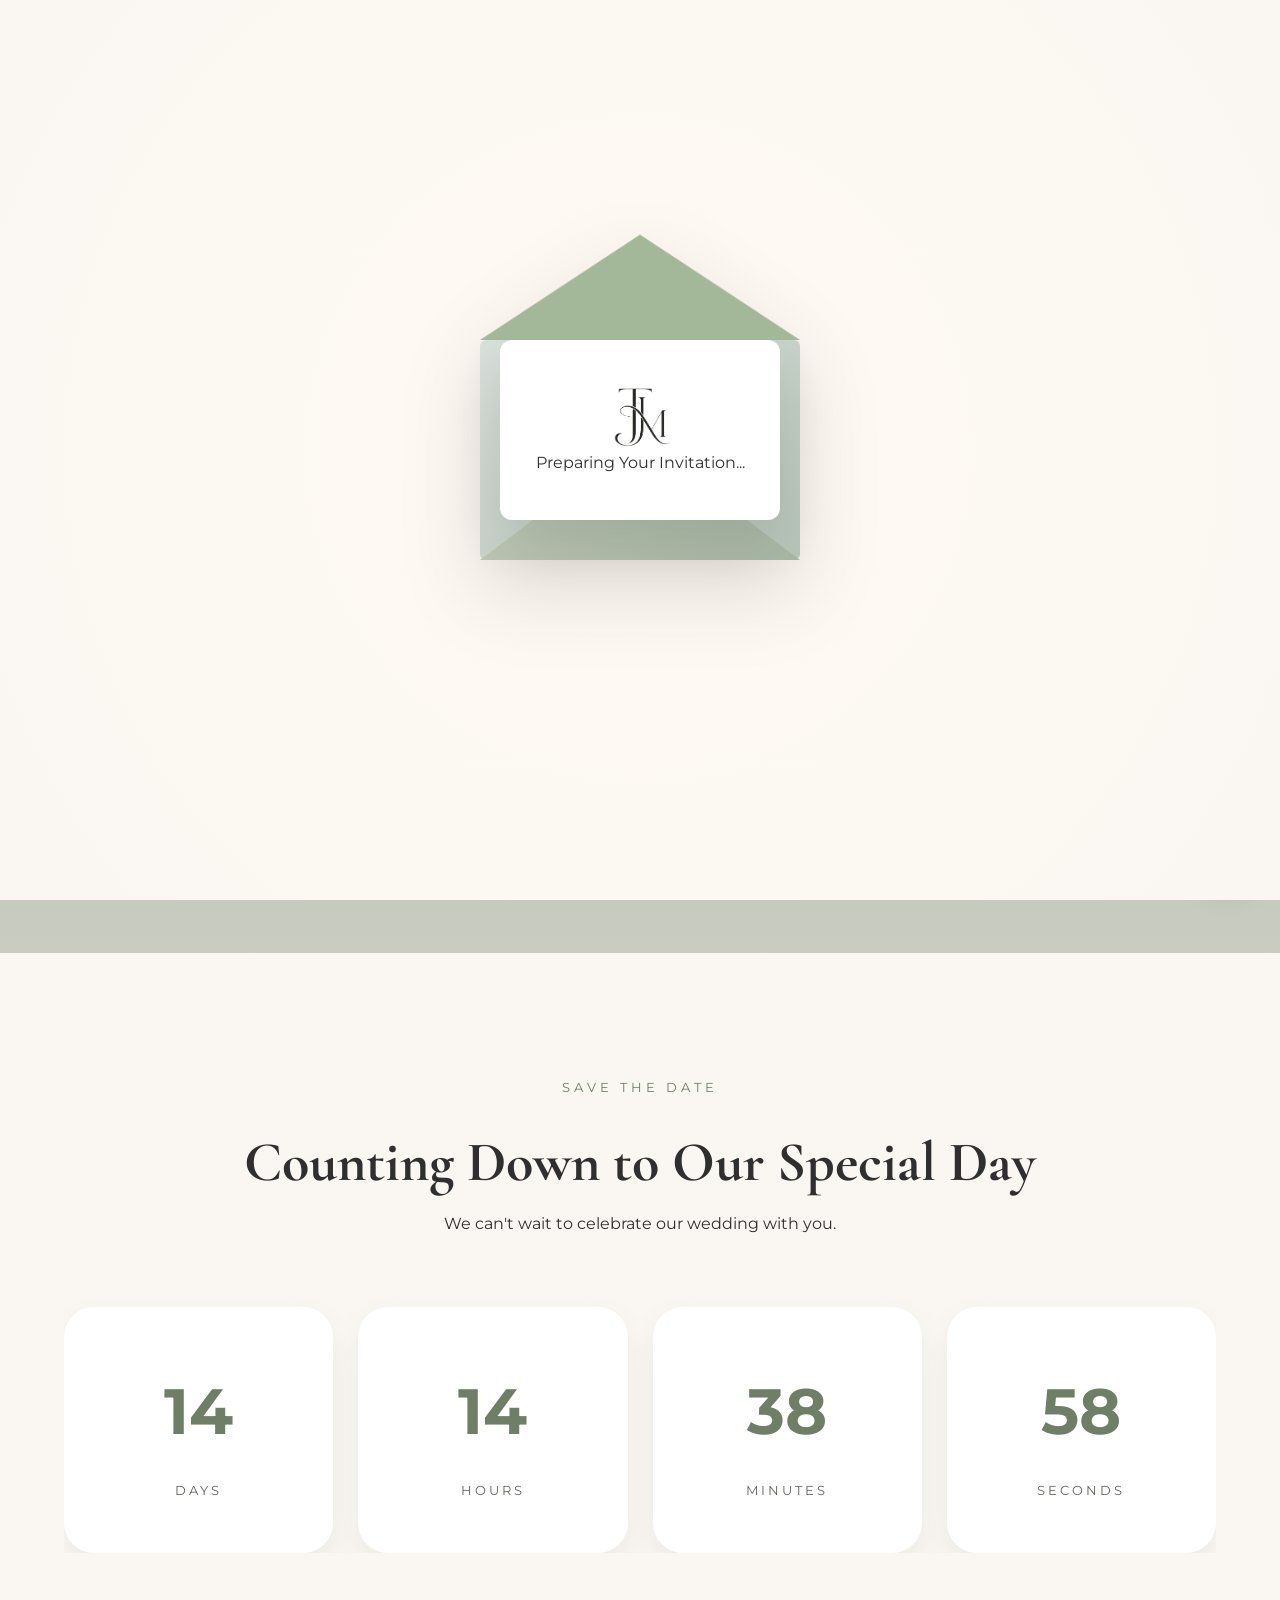
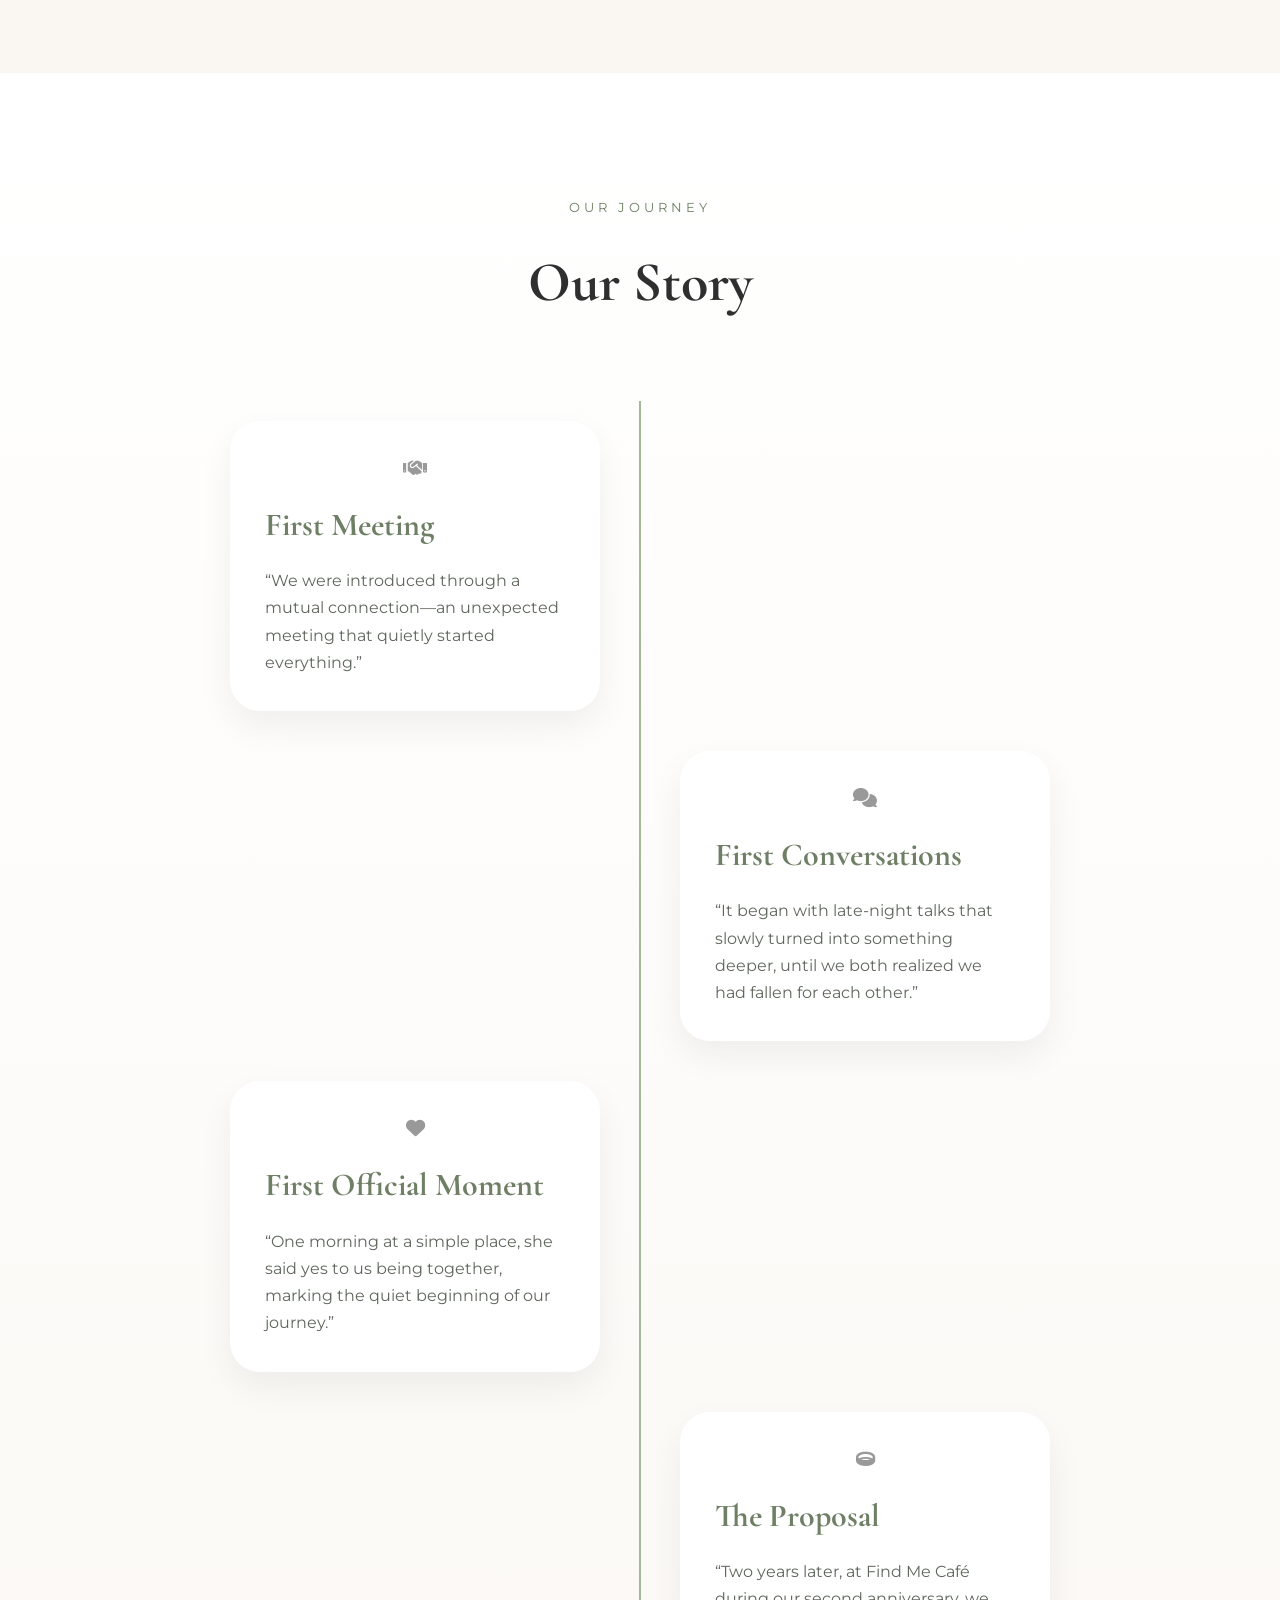
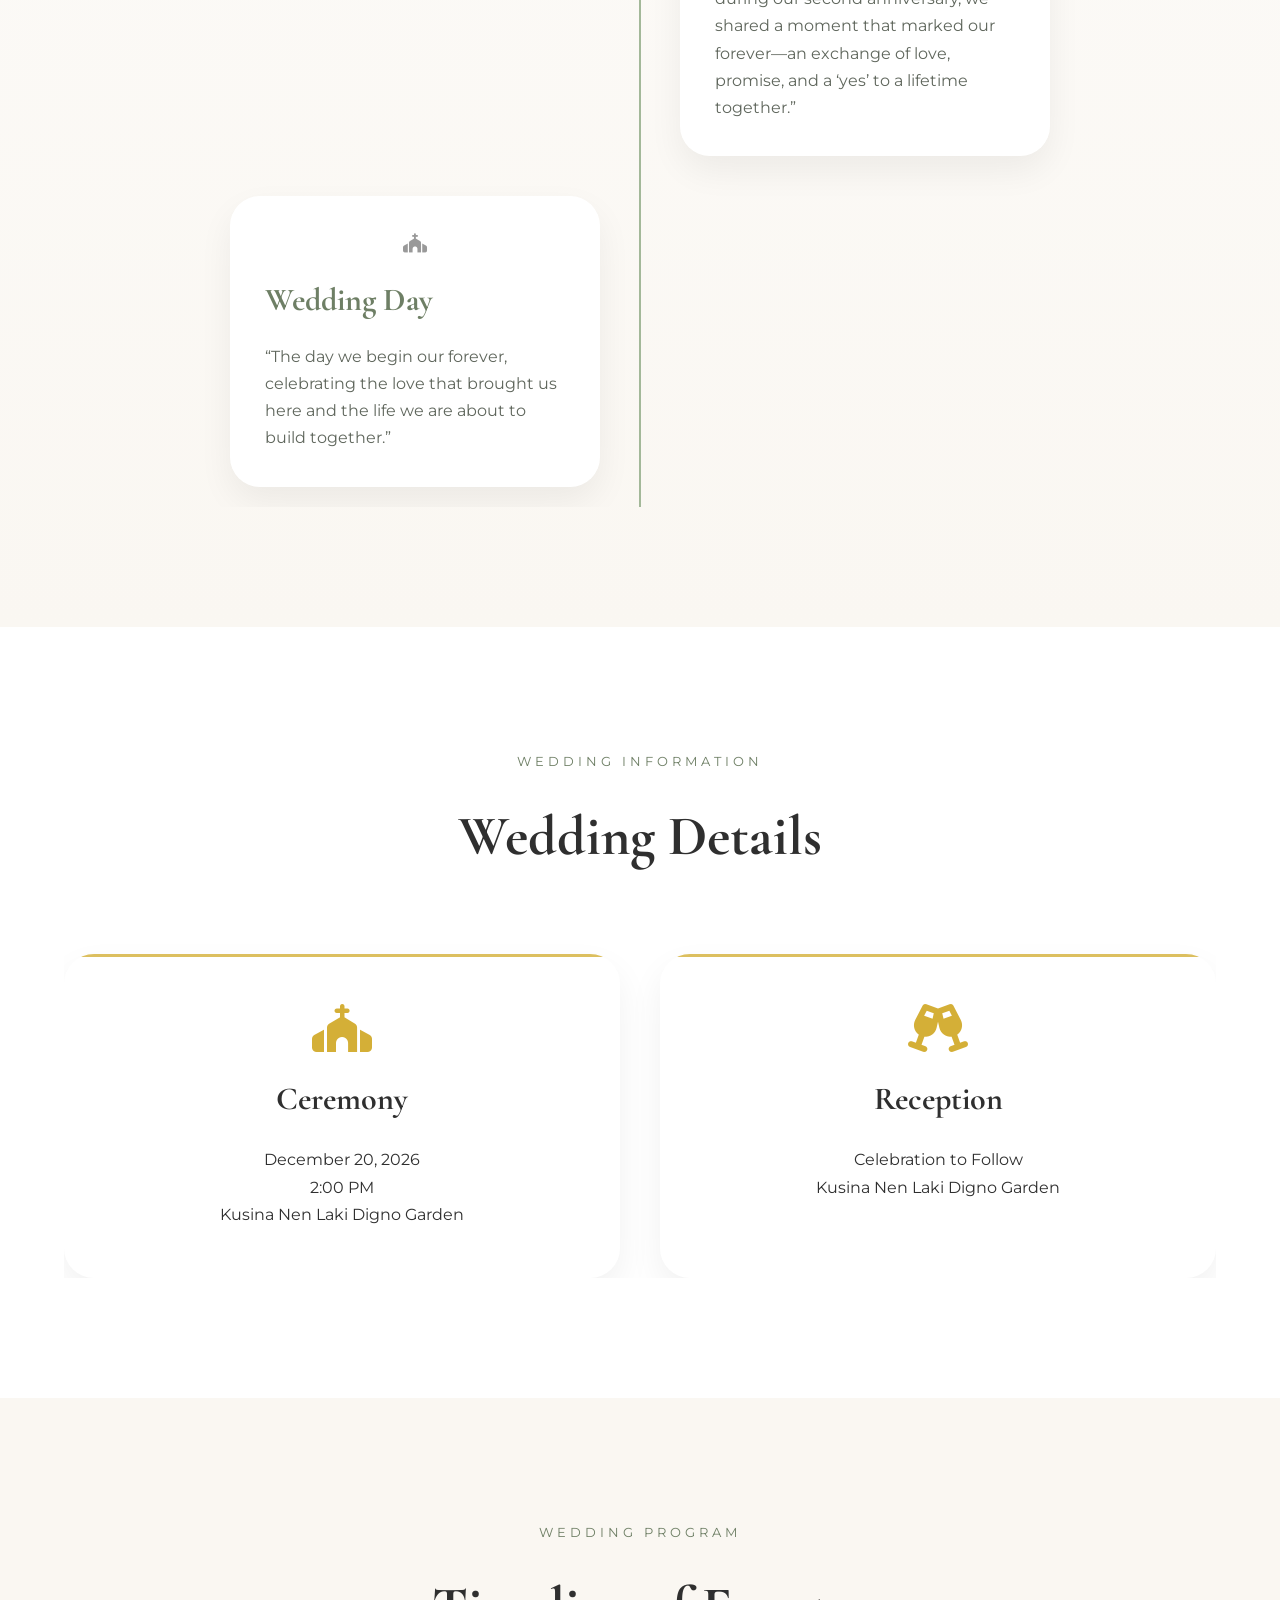
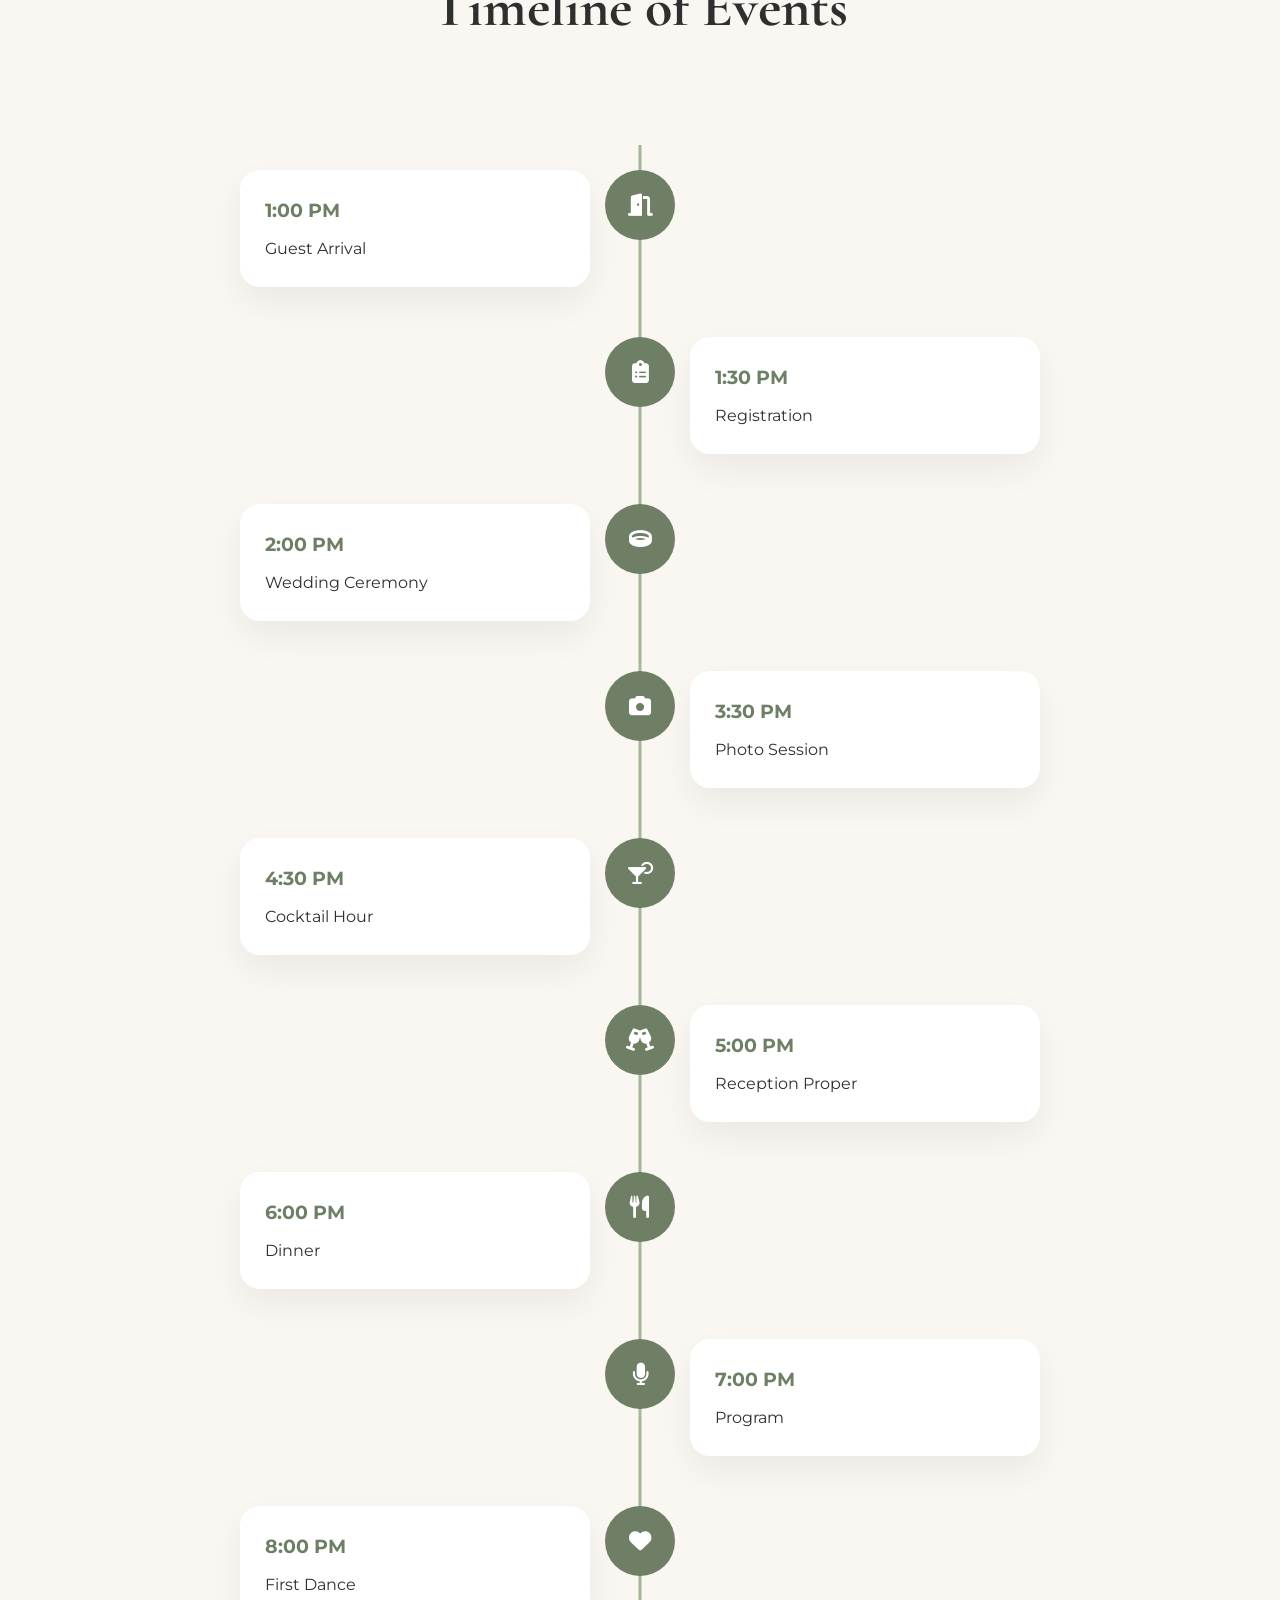
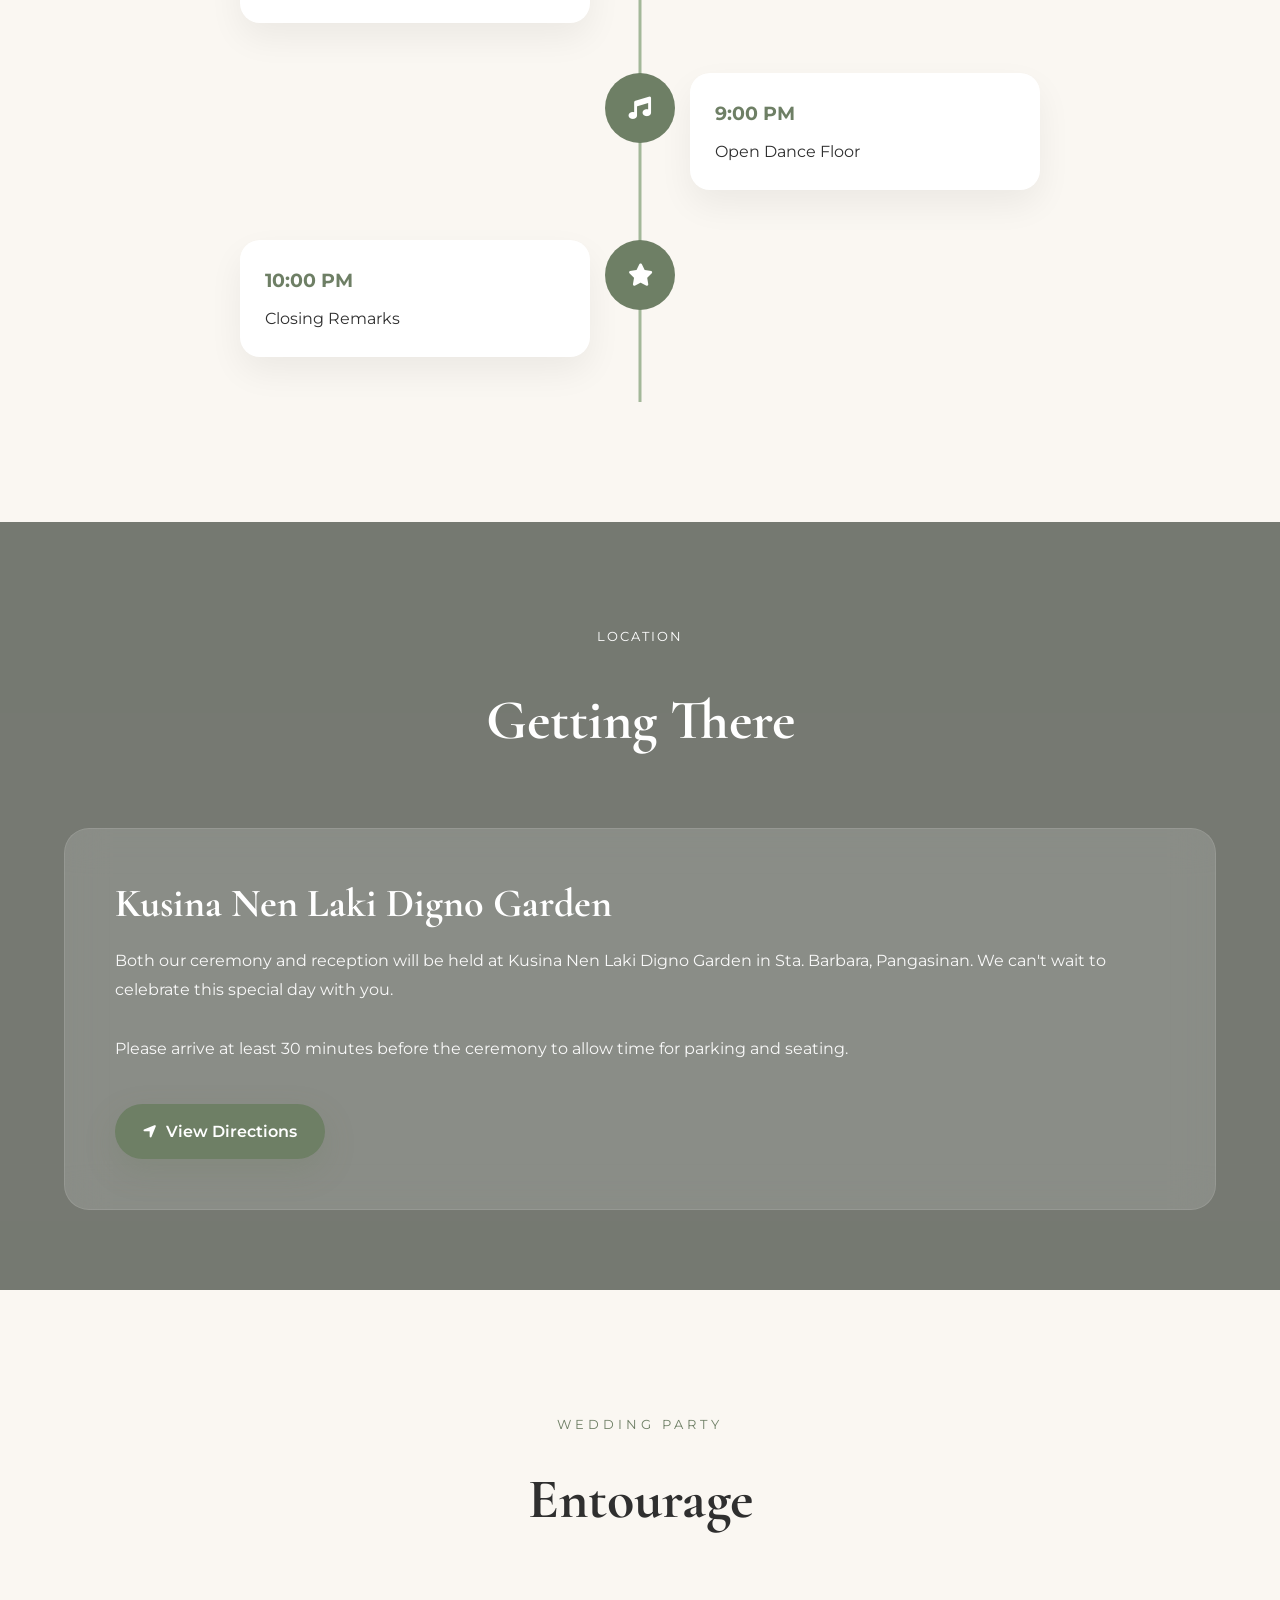
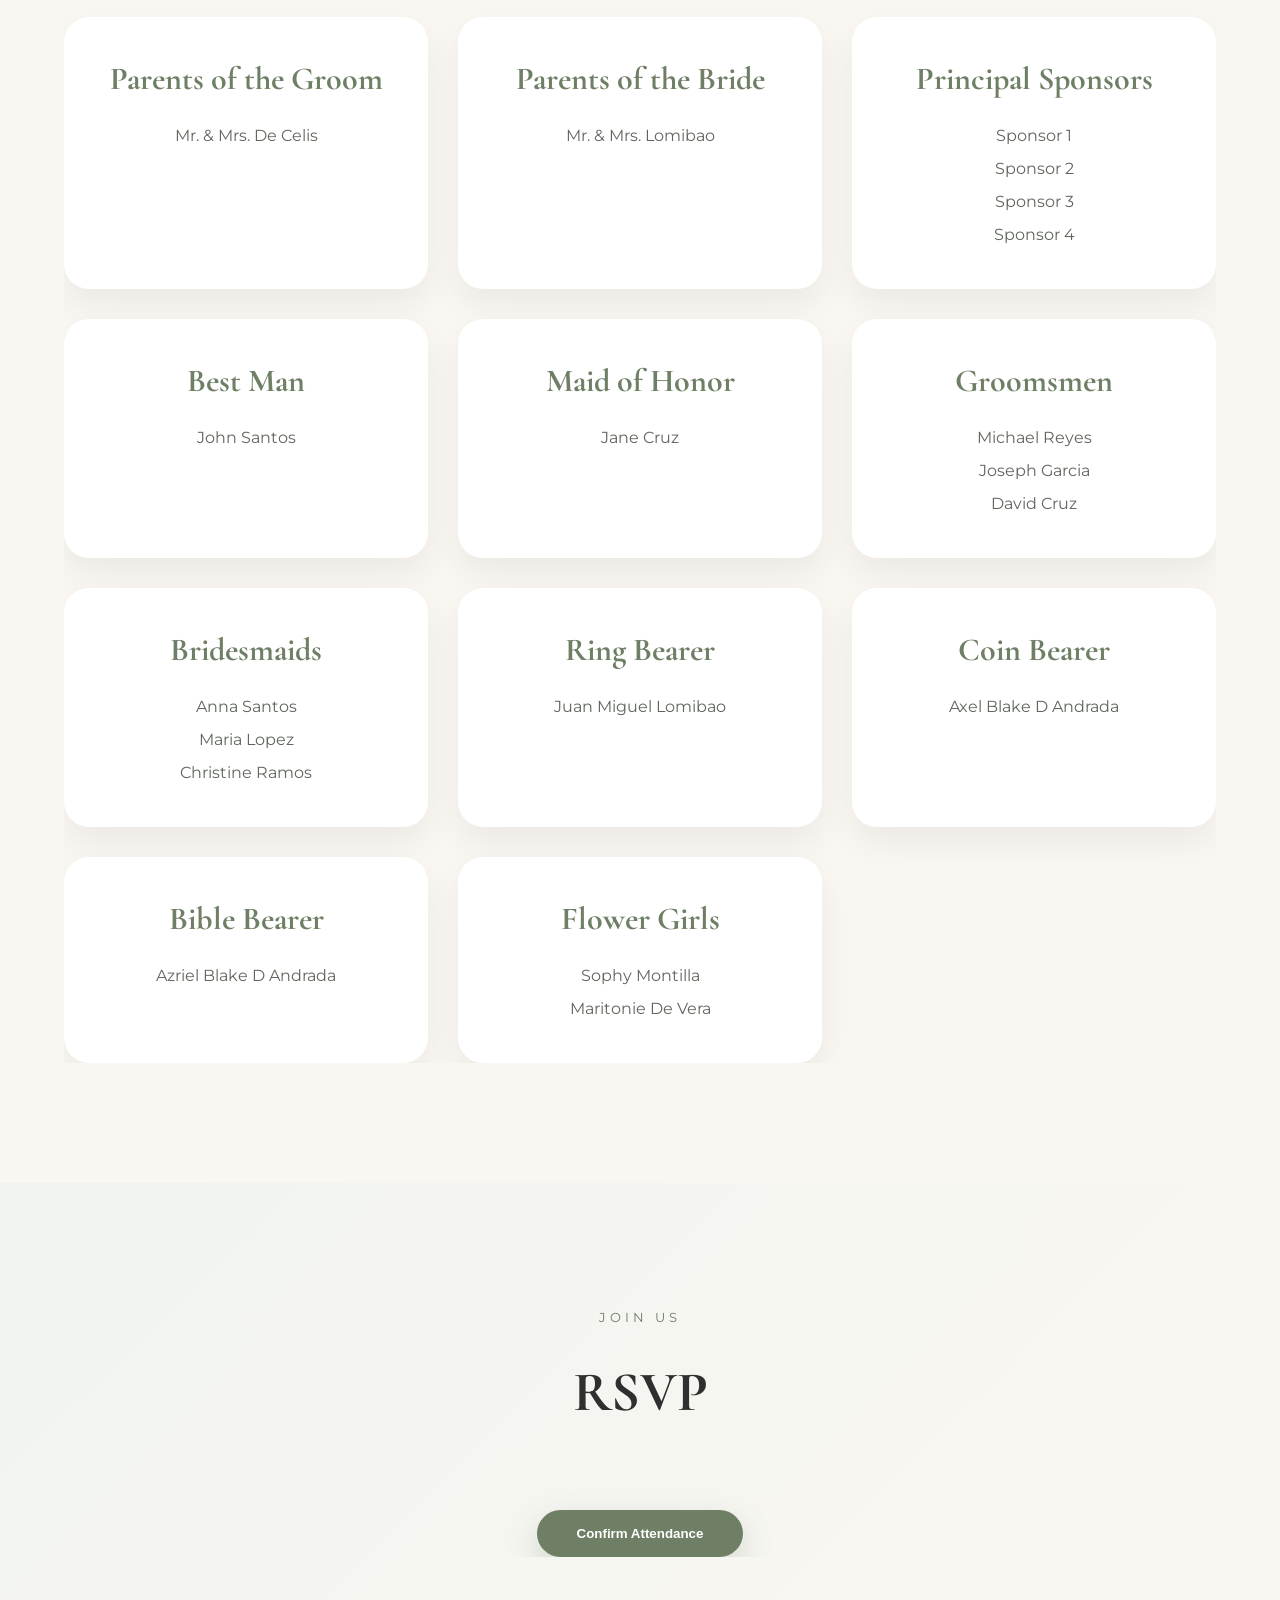
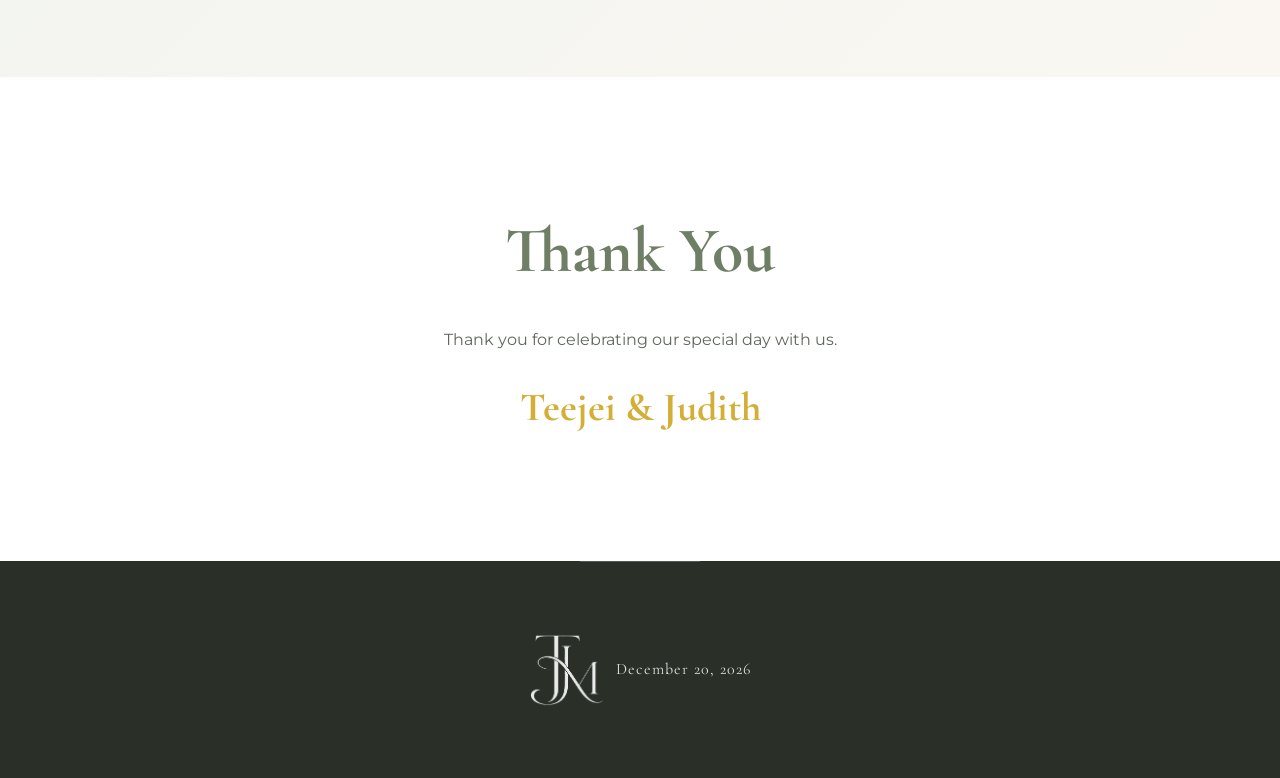
==== commit 3aaff48c: "user u" ====
--- a/index.html
+++ b/index.html
@@ -574,41 +574,53 @@
     </section>
 
     <!-- ====================================== -->
-    <!-- VENUE -->
-    <!-- ====================================== -->
-
-    <section id="venue" class="venue-section parallax-section">
-
-        <div class="venue-overlay"></div>
-
-        <div class="container">
-            <h1></h1>
-            <div class="section-title light" data-aos="fade-up">
-                <span>Venue</span>
-                <h2>Where We'll Say "I Do"</h2>
-            </div>
-
-            <div class="venue-info" data-aos="fade-left">
-
-                <h3>Kusina Nen Laki Digno Garden</h3>
-
-                <p>
-                    Join us as we celebrate the beginning of our forever
-                    in the charming and serene surroundings of
-                    Kusina Nen Laki Digno Garden.
-                </p>
-
-                <a href="https://maps.google.com/?q=16.030709880965837,120.35740547801097" target="_blank"
-                    class="btn-primary">
-
-                    <i class="fa-solid fa-location-arrow"></i>
-                    View Directions
-
-                </a>
-            </div>
-            
-            <h1></h1>
-    </section>
+<!-- GETTING THERE -->
+<!-- ====================================== -->
+
+<section id="venue" class="venue-section parallax-section">
+
+    <div class="venue-overlay"></div>
+
+    <div class="container">
+
+        <div class="section-title light" data-aos="fade-up">
+
+            <span>Location</span>
+
+            <h2>Getting There</h2>
+
+        </div>
+
+        <div class="venue-info" data-aos="fade-left">
+
+            <h3>Kusina Nen Laki Digno Garden</h3>
+
+            <p>
+                Both our ceremony and reception will be held at
+                Kusina Nen Laki Digno Garden in Sta. Barbara, Pangasinan.
+                We can't wait to celebrate this special day with you.
+            </p>
+
+            <p class="venue-note">
+                Please arrive at least 30 minutes before the ceremony
+                to allow time for parking and seating.
+            </p>
+
+            <a href="https://maps.google.com/?q=16.030709880965837,120.35740547801097"
+               target="_blank"
+               class="btn-primary">
+
+                <i class="fa-solid fa-location-arrow"></i>
+
+                View Directions
+
+            </a>
+
+        </div>
+
+    </div>
+
+</section>
 
     <!-- ====================================== -->
     <!-- ENTOURAGE -->
@@ -674,23 +686,23 @@
 
                 <div class="entourage-card">
                     <h3>Ring Bearer</h3>
-                    <p>Ethan Cruz</p>
+                    <p>Juan Miguel Lomibao</p>
                 </div>
 
                 <div class="entourage-card">
                     <h3>Coin Bearer</h3>
-                    <p>Nathan Santos</p>
+                    <p>Axel Blake D Andrada</p>
                 </div>
 
                 <div class="entourage-card">
                     <h3>Bible Bearer</h3>
-                    <p>Jacob Garcia</p>
+                    <p>Azriel Blake D Andrada</p>
                 </div>
 
                 <div class="entourage-card">
                     <h3>Flower Girls</h3>
-                    <p>Sophia Cruz</p>
-                    <p>Mia Santos</p>
+                    <p>Sophy Montilla</p>
+                    <p>Maritonie De Vera</p>
                 </div>
 
             </div>
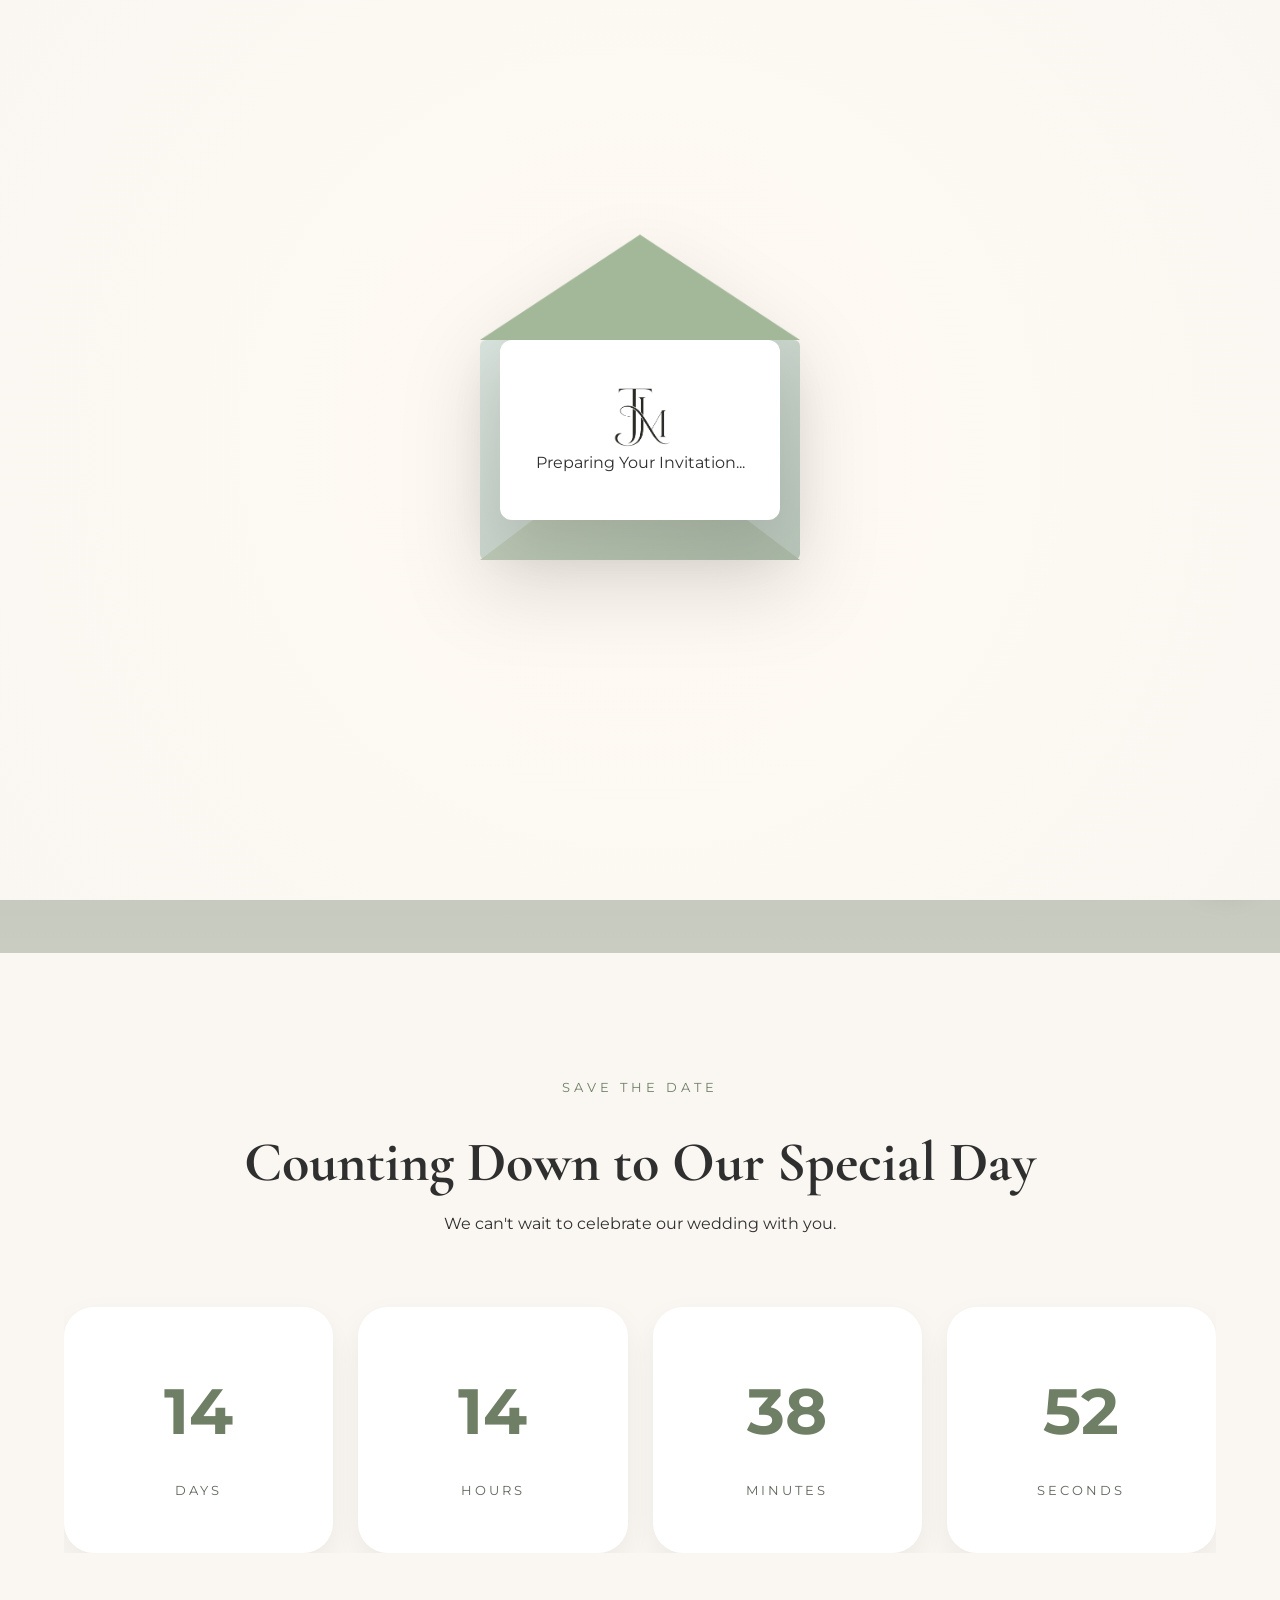
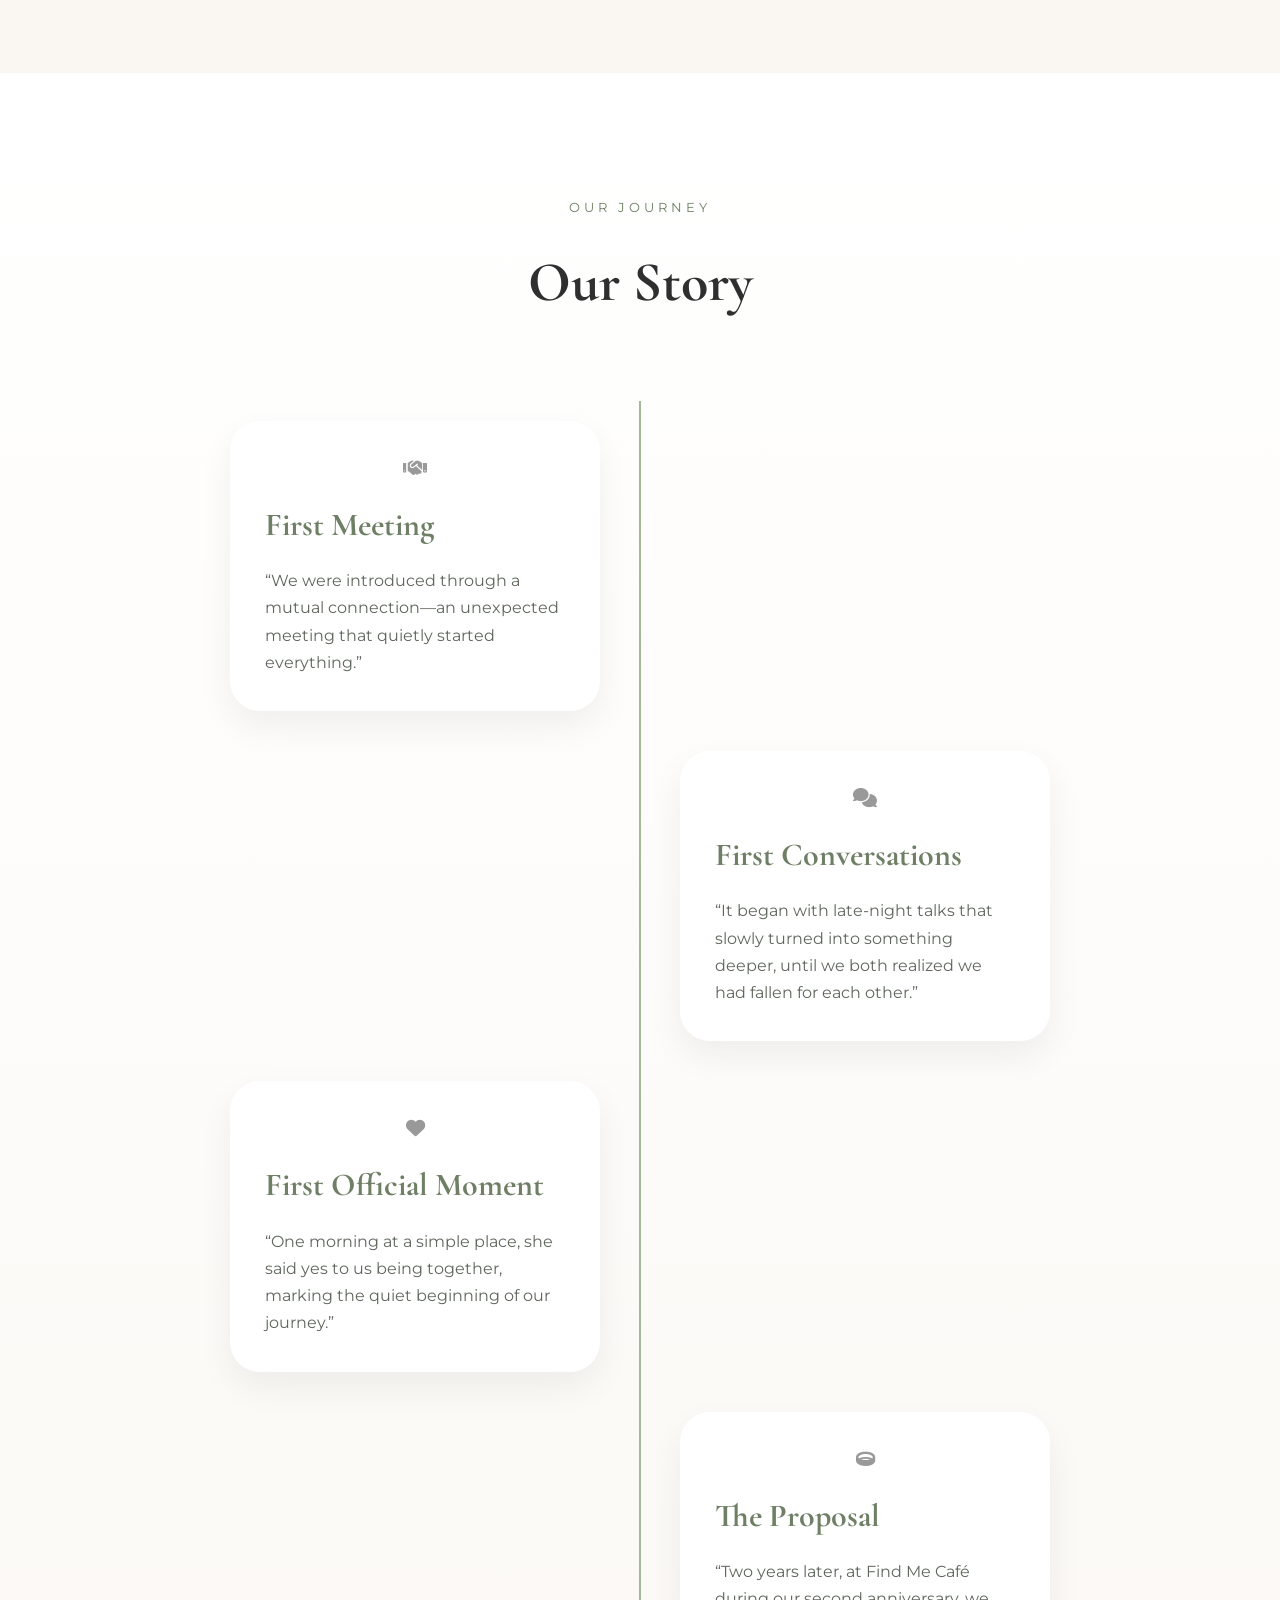
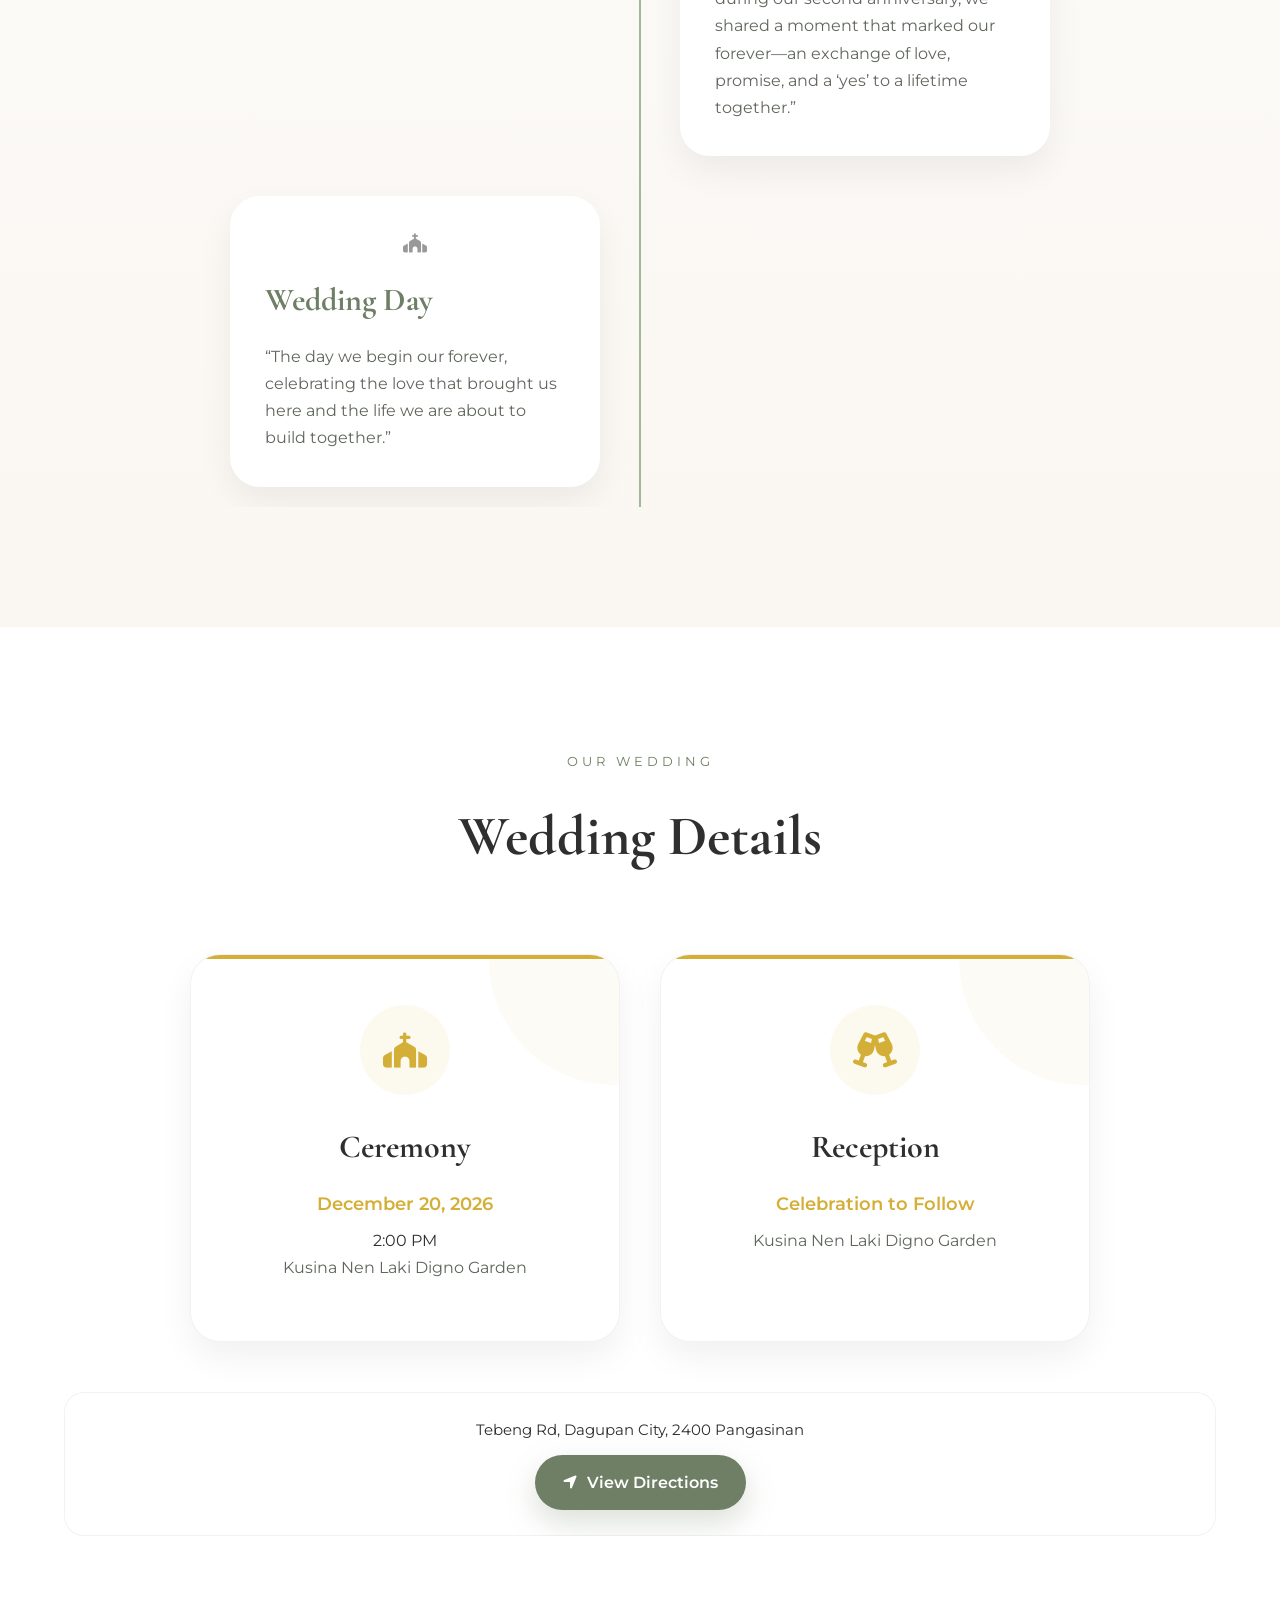
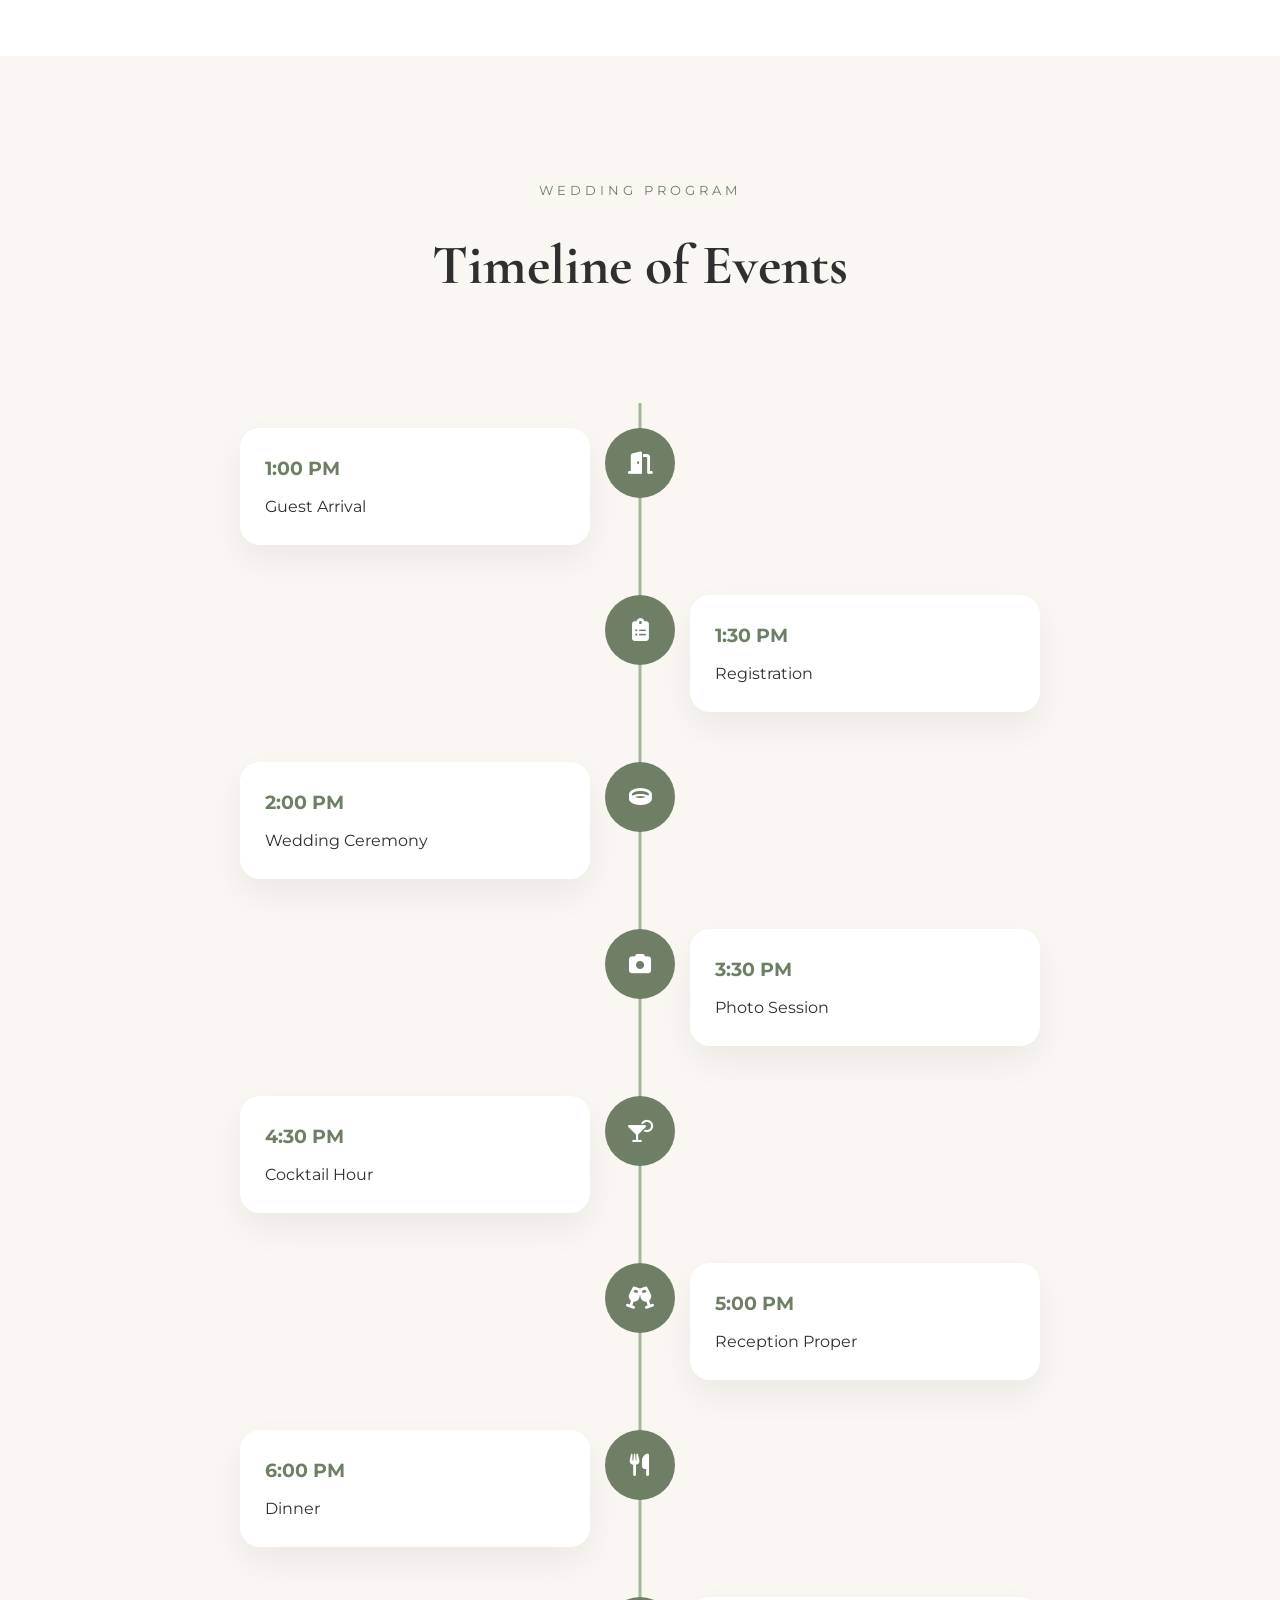
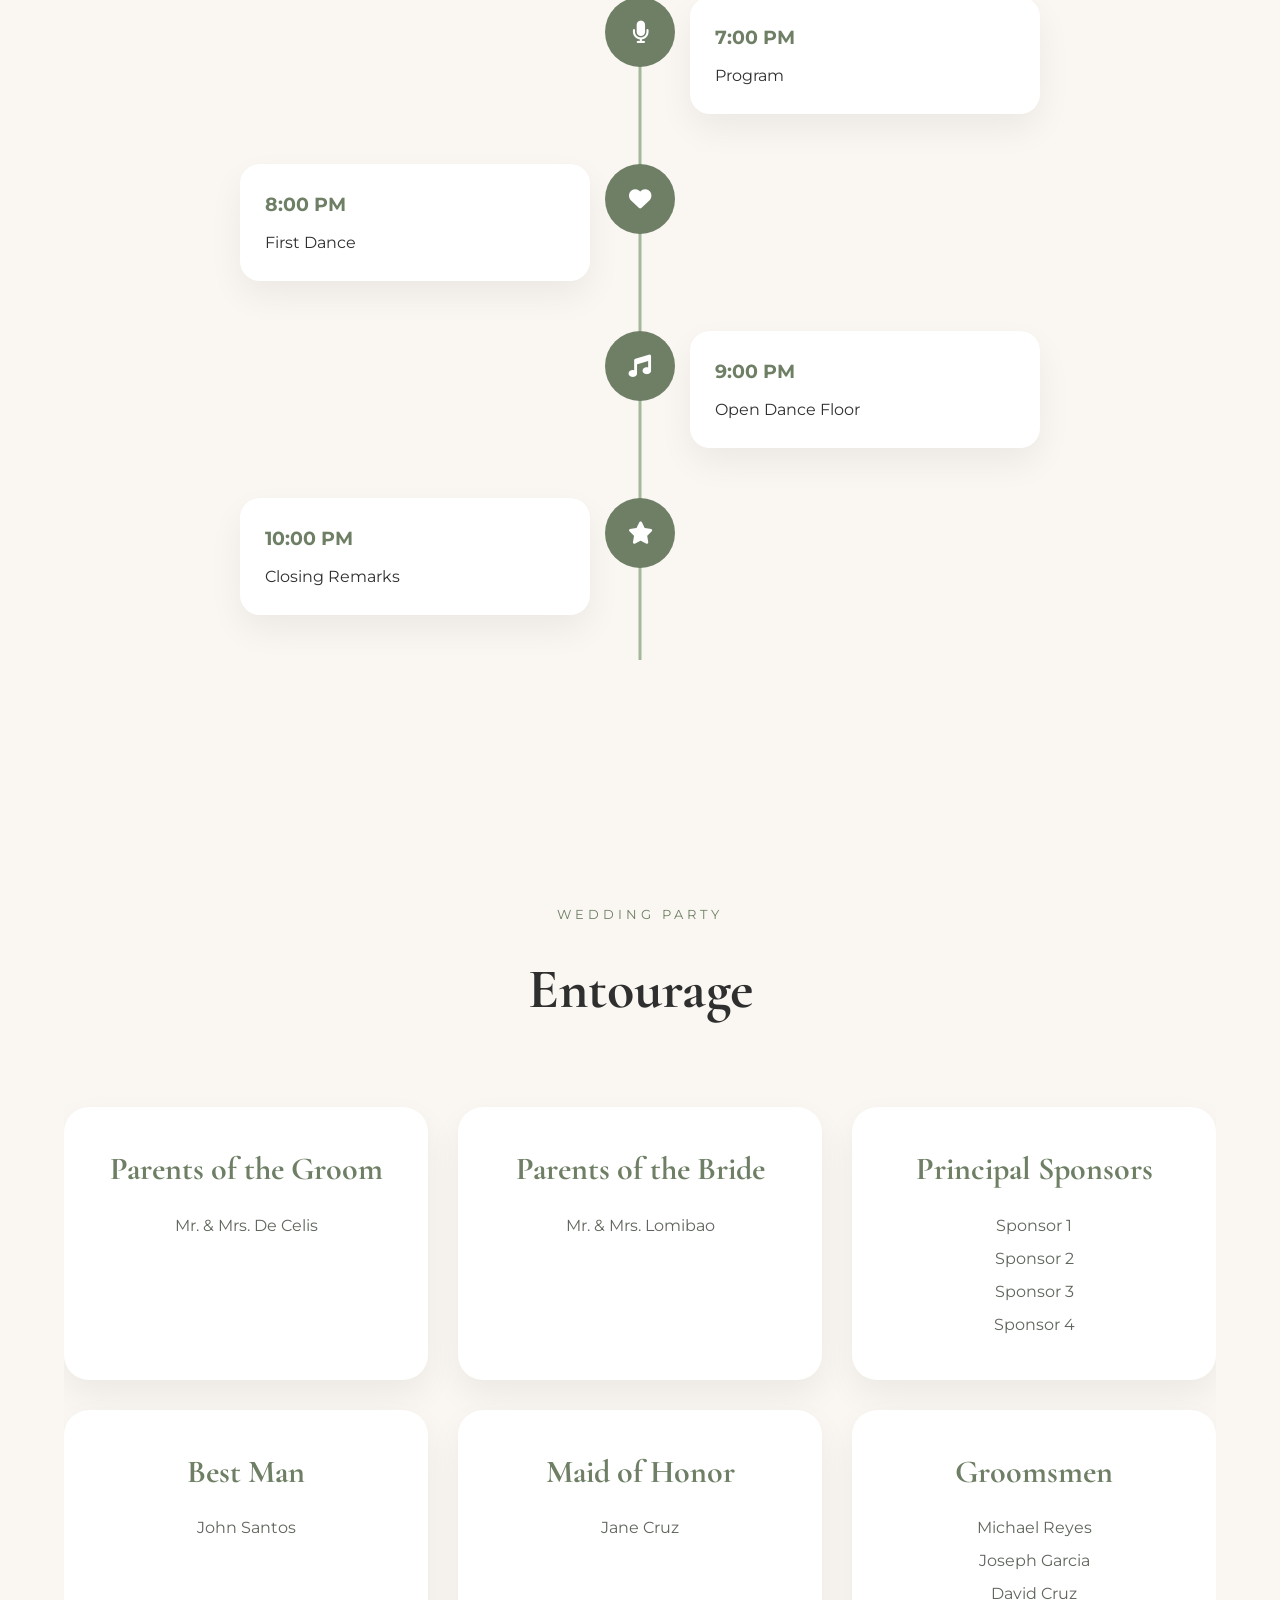
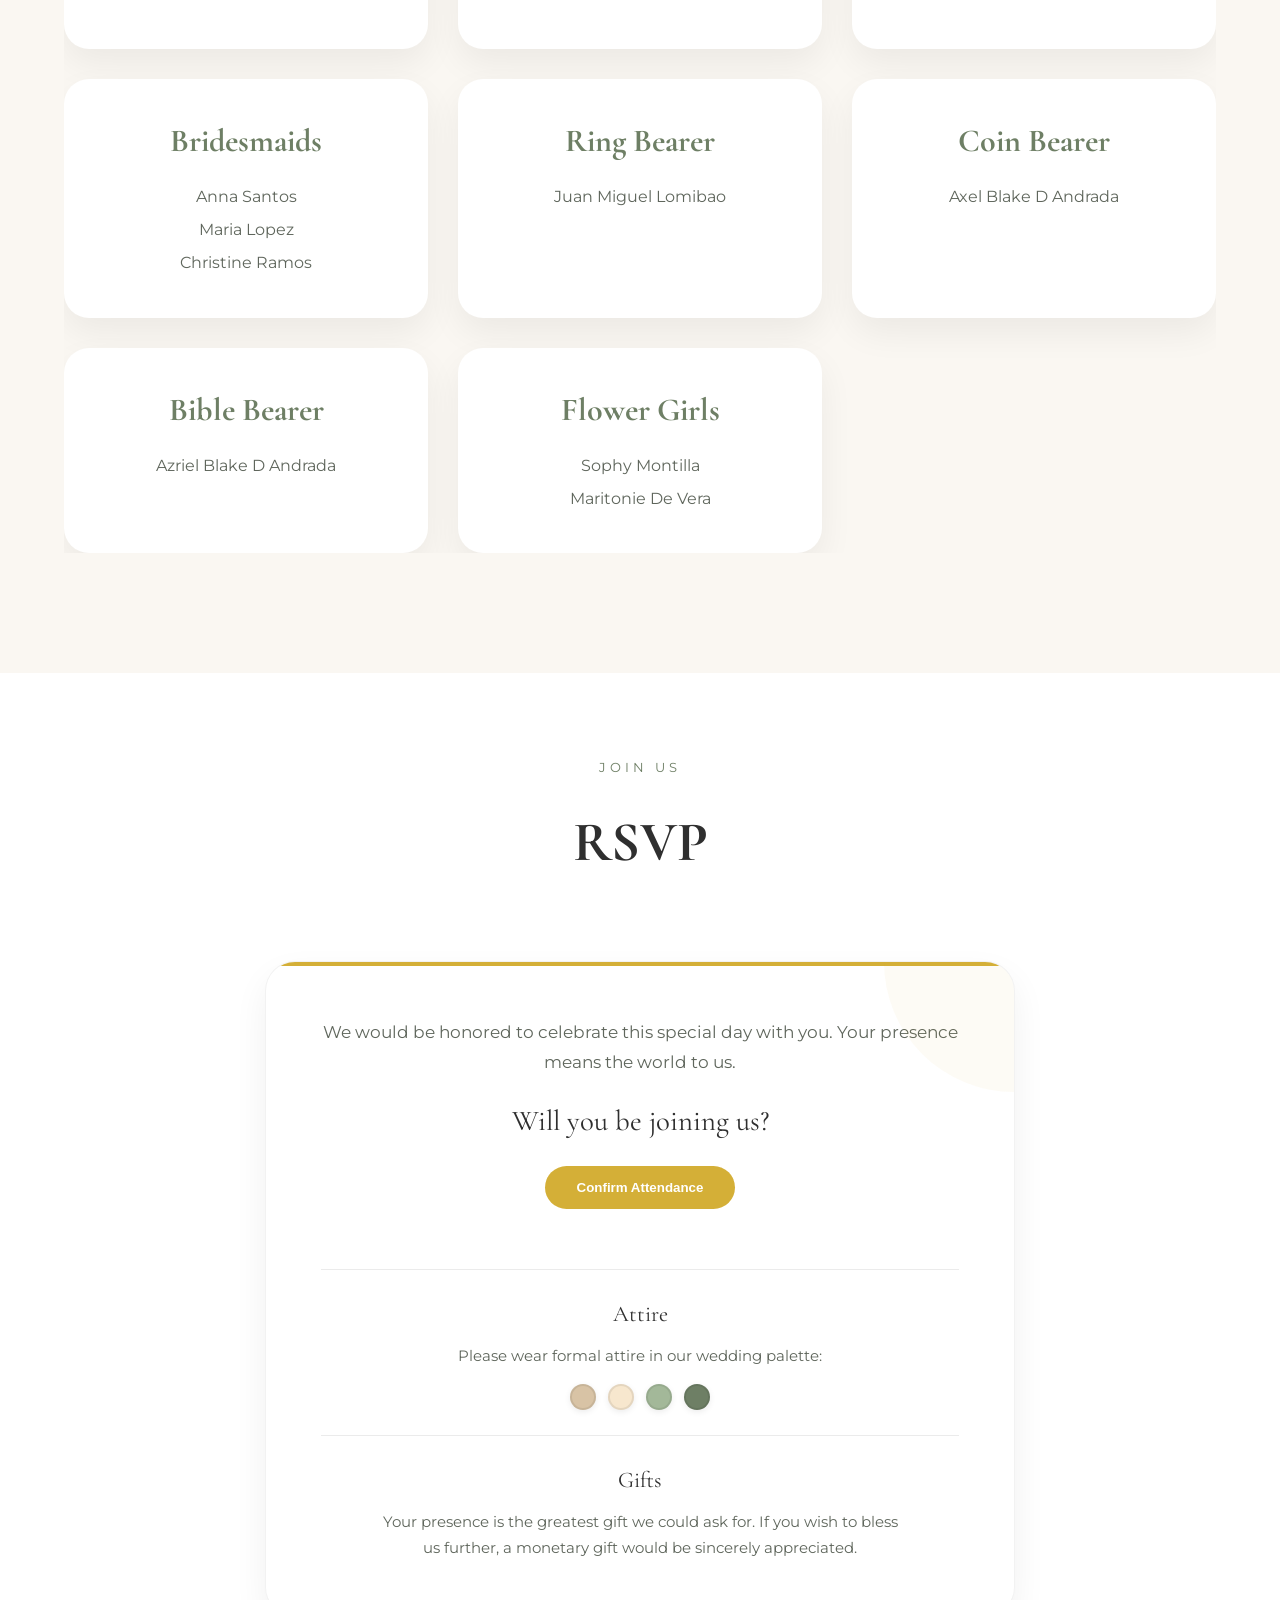
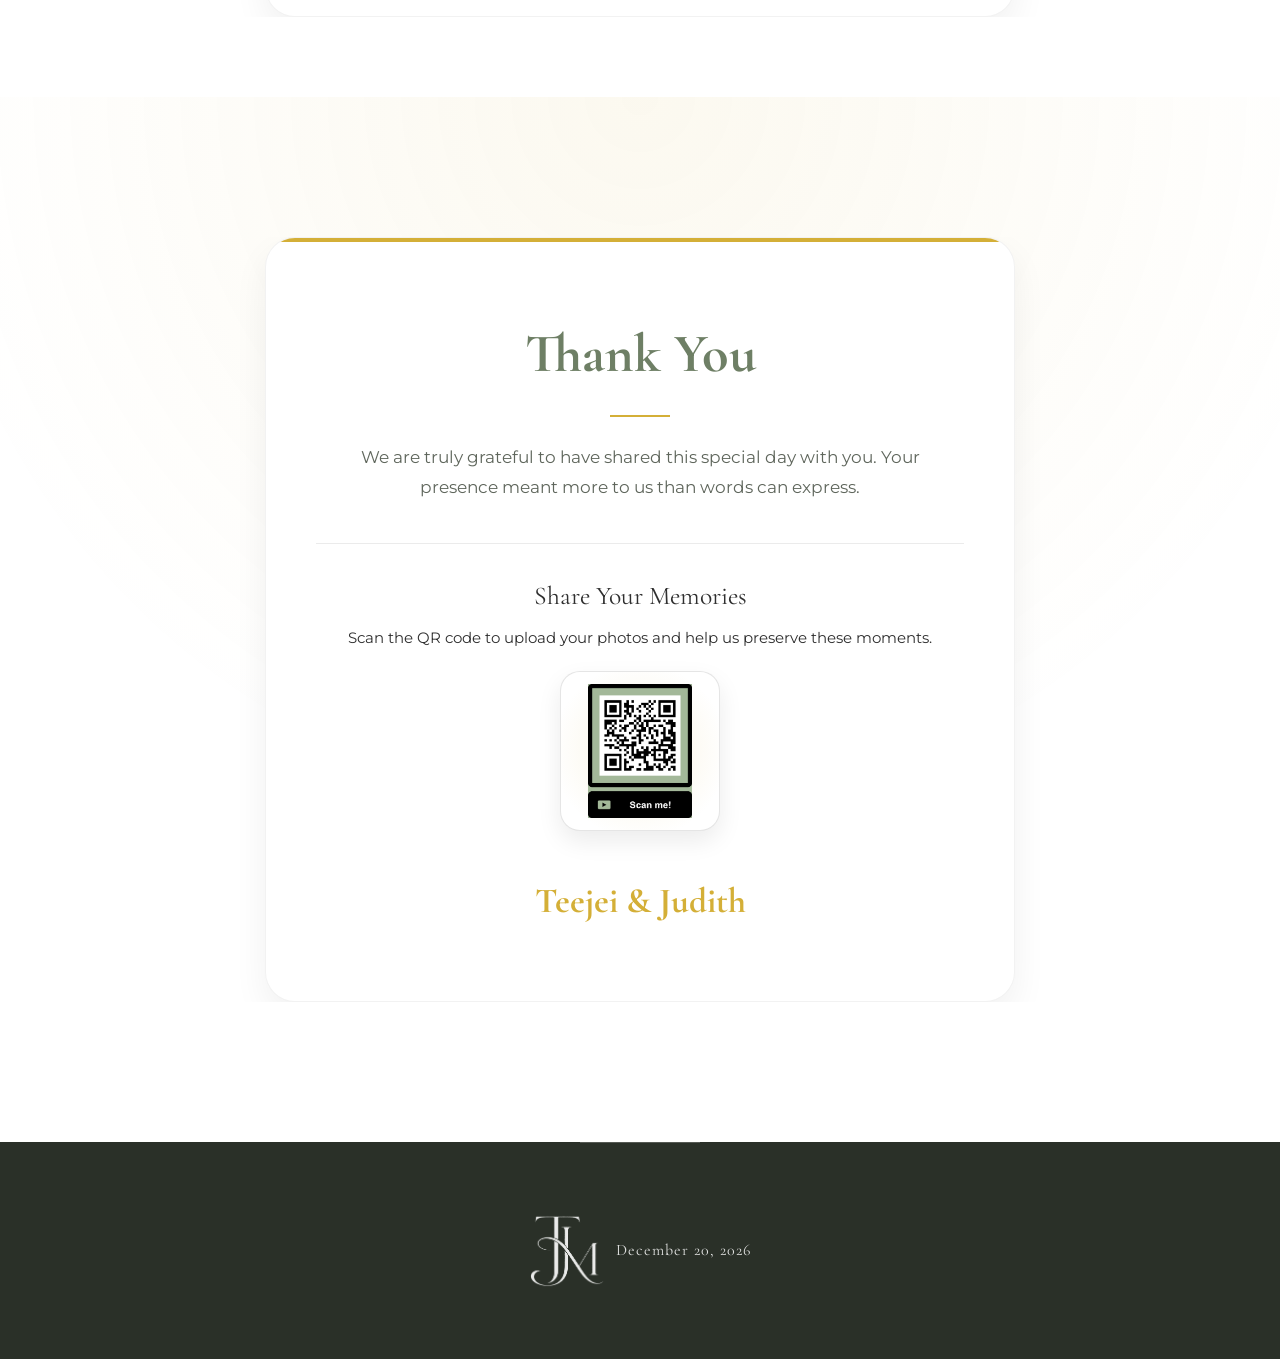
==== commit e26ec6c3: "06152026" ====
--- a/index.html
+++ b/index.html
@@ -376,13 +376,9 @@
         <div class="container">
 
             <div class="section-title" data-aos="fade-up">
-
-                <span class="subtitle">Wedding Information</span>
-
+                <span class="subtitle">Our Wedding</span>
                 <h2>Wedding Details</h2>
-
                 <div class="title-divider"></div>
-
             </div>
 
             <div class="details-grid">
@@ -421,6 +417,23 @@
                     </p>
 
                 </div>
+
+            </div>
+
+            <!-- GLOBAL VIEW DIRECTION BUTTON (OUTSIDE CARDS) -->
+            <div class="details-footer" data-aos="fade-up">
+
+                <p class="venue-note">
+                    Tebeng Rd, Dagupan City, 2400 Pangasinan
+                </p>
+
+                <a href="https://maps.google.com/?q=16.030709880965837,120.35740547801097" target="_blank"
+                    class="btn-primary venue-btn">
+
+                    <i class="fa-solid fa-location-arrow"></i>
+                    View Directions
+
+                </a>
 
             </div>
 
@@ -574,10 +587,10 @@
     </section>
 
     <!-- ====================================== -->
-<!-- GETTING THERE -->
-<!-- ====================================== -->
-
-<section id="venue" class="venue-section parallax-section">
+    <!-- GETTING THERE -->
+    <!-- ====================================== -->
+
+    <!-- <section id="venue" class="venue-section parallax-section">
 
     <div class="venue-overlay"></div>
 
@@ -620,7 +633,7 @@
 
     </div>
 
-</section>
+</section> -->
 
     <!-- ====================================== -->
     <!-- ENTOURAGE -->
@@ -749,6 +762,8 @@
 
     </section> -->
 
+
+
     <!-- ====================================== -->
     <!-- RSVP -->
     <!-- ====================================== -->
@@ -757,26 +772,71 @@
 
         <div class="container">
 
+            <!-- SECTION HEADER -->
             <div class="section-title" data-aos="fade-up">
 
-                <span>Join Us</span>
-
-                <h2>
-                    RSVP
-                </h2>
-
-            </div>
-
-            <button id="openRSVPBtn" class="btn-primary">
-
-                Confirm Attendance
-
-            </button>
+                <span class="subtitle">Join Us</span>
+
+                <h2>RSVP</h2>
+
+                <div class="title-divider"></div>
+
+            </div>
+
+            <!-- RSVP CARD -->
+            <div class="rsvp-card" data-aos="fade-up">
+
+                <p class="rsvp-text">
+                    We would be honored to celebrate this special day with you.
+                    Your presence means the world to us.
+                </p>
+
+                <p class="rsvp-question">
+                    Will you be joining us?
+                </p>
+
+                <!-- ACTION BUTTON -->
+                <button id="openRSVPBtn" class="rsvp-btn">
+                    Confirm Attendance
+                </button>
+
+                <!-- ATTIRE -->
+                <div class="info-block">
+
+                    <p class="info-title">Attire</p>
+
+                    <p class="info-text">
+                        Please wear formal attire in our wedding palette:
+                    </p>
+
+                    <div class="color-palette">
+                        <span class="color-swatch beige" title="Beige"></span>
+                        <span class="color-swatch champagne" title="Champagne"></span>
+                        <span class="color-swatch cream" title="Cream"></span>
+                        <span class="color-swatch earth" title="Earth Tones"></span>
+                    </div>
+
+                </div>
+
+                <!-- GIFTS -->
+                <div class="info-block">
+
+                    <p class="info-title">Gifts</p>
+
+                    <p class="info-text">
+                        Your presence is the greatest gift we could ask for.
+                        If you wish to bless us further, a monetary gift would be sincerely appreciated.
+                    </p>
+
+                </div>
+
+            </div>
 
         </div>
 
     </section>
 
+
     <!-- ====================================== -->
     <!-- RSVP MODAL -->
     <!-- ====================================== -->
@@ -785,13 +845,13 @@
 
         <div class="modal-content">
 
-            <button class="close-modal">
-                ×
-            </button>
-
-            <h2>
-                RSVP Form
-            </h2>
+            <button class="close-modal" id="closeRSVPModal">&times;</button>
+
+            <h2>RSVP Form</h2>
+
+            <p class="modal-subtitle">
+                Kindly let us know your response
+            </p>
 
             <form id="rsvpForm">
 
@@ -799,23 +859,22 @@
 
                 <input type="text" placeholder="Contact Number">
 
-                <input type="number" placeholder="Number of Guests">
-
-                <select>
-                    <option>Attending</option>
-                    <option>Not Attending</option>
+                <input type="number" placeholder="Number of Guests" min="1">
+
+                <select required>
+                    <option value="">Attendance</option>
+                    <option value="attending">Attending</option>
+                    <option value="not_attending">Not Attending</option>
                 </select>
 
-                <input type="text" placeholder="Meal Preference">
-
-                <input type="text" placeholder="Song Request">
-
-                <textarea rows="5" placeholder="Message for the Couple"></textarea>
-
-                <button type="submit" class="btn-primary">
-
+                <input type="text" placeholder="Meal Preference (Optional)">
+
+                <input type="text" placeholder="Song Request (Optional)">
+
+                <textarea rows="4" placeholder="Message for the Couple (Optional)"></textarea>
+
+                <button type="submit" class="rsvp-submit">
                     Submit RSVP
-
                 </button>
 
             </form>
@@ -846,17 +905,37 @@
 
         <div class="container">
 
-            <h2>
-                Thank You
-            </h2>
-
-            <p>
-                Thank you for celebrating our special day with us.
-            </p>
-
-            <h3>
-                Teejei & Judith
-            </h3>
+            <div class="thankyou-card" data-aos="fade-up">
+
+                <h2>Thank You</h2>
+
+                <div class="title-divider"></div>
+
+                <p class="thankyou-text">
+                    We are truly grateful to have shared this special day with you.
+                    Your presence meant more to us than words can express.
+                </p>
+
+                <!-- QR SECTION -->
+                <div class="qr-section">
+
+                    <p class="qr-title">Share Your Memories</p>
+
+                    <p class="qr-text">
+                        Scan the QR code to upload your photos and help us preserve these moments.
+                    </p>
+
+                    <div class="qr-box" id="qrBox">
+                        <img src="image/QR.png" alt="Wedding Photo Upload QR Code">
+                    </div>
+
+                </div>
+
+                <h3 class="thankyou-signature">
+                    Teejei & Judith
+                </h3>
+
+            </div>
 
         </div>
 
@@ -889,6 +968,20 @@
 
     <script src="script.js"></script>
 
+    <div id="qrModal" class="qr-modal">
+
+    <div class="qr-modal-content">
+
+        <button class="qr-close">&times;</button>
+
+        <img src="assets/qr-code.png" alt="QR Code Large View">
+
+        <p>Scan to upload your wedding photos</p>
+
+    </div>
+
+</div>
+
 </body>
 
 </html>
--- a/style.css
+++ b/style.css
@@ -768,23 +768,29 @@
 
 .details-section{
     background:#fff;
-}
-
+    position:relative;
+}
+
+/* GRID */
 .details-grid{
     display:grid;
     grid-template-columns:repeat(2,1fr);
     gap:40px;
-}
-
+    max-width:900px;
+    margin:0 auto;
+}
+
+/* CARD */
 .detail-card{
-    background:white;
+    background:#fff;
     border-radius:var(--radius-lg);
     padding:50px;
     text-align:center;
     box-shadow:var(--shadow-soft);
-    transition:var(--transition);
+    transition:all .45s ease;
     position:relative;
     overflow:hidden;
+    border:1px solid rgba(0,0,0,.05);
 }
 
 .detail-card::before{
@@ -793,9 +799,20 @@
     top:0;
     left:0;
     width:100%;
-    height:3px;
-    background: var(--gold);
-    opacity: 0.8;
+    height:4px;
+    background:var(--gold);
+}
+
+.detail-card::after{
+    content:"";
+    position:absolute;
+    width:250px;
+    height:250px;
+    border-radius:50%;
+    background:rgba(212,175,55,.05);
+    top:-120px;
+    right:-120px;
+    transition:.5s ease;
 }
 
 .detail-card:hover{
@@ -803,19 +820,267 @@
     box-shadow:var(--shadow-hover);
 }
 
-.detail-card i{
-    font-size:3rem;
+.detail-card:hover::after{
+    transform:scale(1.2);
+}
+
+/* ICON */
+.detail-card .icon-circle{
+    width:90px;
+    height:90px;
+    margin:0 auto 25px;
+    border-radius:50%;
+    display:flex;
+    align-items:center;
+    justify-content:center;
+    background:rgba(212,175,55,.08);
+}
+
+.detail-card .icon-circle i{
+    font-size:2.2rem;
     color:var(--gold);
-    margin-bottom:20px;
-}
-
+    margin:0;
+}
+
+/* TEXT */
 .detail-card h3{
     font-family:'Cormorant Garamond',serif;
     font-size:2rem;
     color:var(--text-primary);
-    margin-bottom:20px;
-}
-
+    margin-bottom:15px;
+}
+
+.detail-card .highlight{
+    color:var(--gold);
+    font-weight:600;
+    font-size:1.1rem;
+    margin-bottom:8px;
+}
+
+.detail-card .time{
+    color:var(--text-secondary);
+    margin-bottom:15px;
+    letter-spacing:.5px;
+}
+
+.detail-card .location{
+    color:var(--text-secondary);
+    line-height:1.8;
+    margin-bottom:8px;
+}
+
+.detail-card .venue-note{
+    color:var(--text-muted);
+    font-size:.95rem;
+    margin-bottom:25px;
+}
+
+/* BUTTON (SCOPED FIX) */
+.details-section .venue-btn{
+    display:inline-flex;
+    align-items:center;
+    justify-content:center;
+    gap:10px;
+
+    padding:14px 28px;
+    border-radius:50px;
+
+    text-decoration:none;
+    font-weight:600;
+
+    transition:all .35s ease;
+}
+
+.details-section .venue-btn i{
+    margin:0;
+    font-size:1rem;
+}
+
+.details-section .venue-btn:hover{
+    transform:translateY(-3px);
+}
+
+/* FOOTER */
+.details-footer{
+    margin-top:50px;
+    text-align:center;
+    display:flex;
+    flex-direction:column;
+    align-items:center;
+    gap:12px;
+
+    padding:25px 20px;
+    border-radius:20px;
+    background:rgba(255,255,255,.6);
+    border:1px solid rgba(0,0,0,.05);
+    backdrop-filter:blur(10px);
+}
+
+.details-footer .venue-note{
+    font-size:.95rem;
+    color:var(--text-muted);
+    max-width:500px;
+    line-height:1.6;
+}/* ==========================================================
+   DETAILS SECTION
+========================================================== */
+
+.details-section{
+    background:#fff;
+    position:relative;
+}
+
+/* GRID */
+.details-grid{
+    display:grid;
+    grid-template-columns:repeat(2,1fr);
+    gap:40px;
+    max-width:900px;
+    margin:0 auto;
+}
+
+/* CARD */
+.detail-card{
+    background:#fff;
+    border-radius:var(--radius-lg);
+    padding:50px;
+    text-align:center;
+    box-shadow:var(--shadow-soft);
+    transition:all .45s ease;
+    position:relative;
+    overflow:hidden;
+    border:1px solid rgba(0,0,0,.05);
+}
+
+.detail-card::before{
+    content:"";
+    position:absolute;
+    top:0;
+    left:0;
+    width:100%;
+    height:4px;
+    background:var(--gold);
+}
+
+.detail-card::after{
+    content:"";
+    position:absolute;
+    width:250px;
+    height:250px;
+    border-radius:50%;
+    background:rgba(212,175,55,.05);
+    top:-120px;
+    right:-120px;
+    transition:.5s ease;
+}
+
+.detail-card:hover{
+    transform:translateY(-10px);
+    box-shadow:var(--shadow-hover);
+}
+
+.detail-card:hover::after{
+    transform:scale(1.2);
+}
+
+/* ICON */
+.detail-card .icon-circle{
+    width:90px;
+    height:90px;
+    margin:0 auto 25px;
+    border-radius:50%;
+    display:flex;
+    align-items:center;
+    justify-content:center;
+    background:rgba(212,175,55,.08);
+}
+
+.detail-card .icon-circle i{
+    font-size:2.2rem;
+    color:var(--gold);
+    margin:0;
+}
+
+/* TEXT */
+.detail-card h3{
+    font-family:'Cormorant Garamond',serif;
+    font-size:2rem;
+    color:var(--text-primary);
+    margin-bottom:15px;
+}
+
+.detail-card .highlight{
+    color:var(--gold);
+    font-weight:600;
+    font-size:1.1rem;
+    margin-bottom:8px;
+}
+
+.detail-card .time{
+    color:var(--text-secondary);
+    margin-bottom:15px;
+    letter-spacing:.5px;
+}
+
+.detail-card .location{
+    color:var(--text-secondary);
+    line-height:1.8;
+    margin-bottom:8px;
+}
+
+.detail-card .venue-note{
+    color:var(--text-muted);
+    font-size:.95rem;
+    margin-bottom:25px;
+}
+
+/* BUTTON (SCOPED FIX) */
+.details-section .venue-btn{
+    display:inline-flex;
+    align-items:center;
+    justify-content:center;
+    gap:10px;
+
+    padding:14px 28px;
+    border-radius:50px;
+
+    text-decoration:none;
+    font-weight:600;
+
+    transition:all .35s ease;
+}
+
+.details-section .venue-btn i{
+    margin:0;
+    font-size:1rem;
+}
+
+.details-section .venue-btn:hover{
+    transform:translateY(-3px);
+}
+
+/* FOOTER */
+.details-footer{
+    margin-top:50px;
+    text-align:center;
+    display:flex;
+    flex-direction:column;
+    align-items:center;
+    gap:12px;
+
+    padding:25px 20px;
+    border-radius:20px;
+    background:rgba(255,255,255,.6);
+    border:1px solid rgba(0,0,0,.05);
+    backdrop-filter:blur(10px);
+}
+
+.details-footer .venue-note{
+    font-size:.95rem;
+    color:var(--text-muted);
+    max-width:500px;
+    line-height:1.6;
+}
 
 /* ==========================================================
    EVENT TIMELINE
@@ -1107,111 +1372,562 @@
 }
 
 /* ==========================================================
-   RSVP
+   RSVP SECTION (MATCHED DESIGN SYSTEM)
 ========================================================== */
 
 .rsvp-section{
-    background:
-    linear-gradient(
-    135deg,
-    var(--light-sage),
-    var(--ivory)
-    );
+    background:#fff;
+    position:relative;
+    padding:80px 0;
+}
+
+/* CARD (same as detail-card style) */
+.rsvp-card{
+    max-width:750px;
+    margin:0 auto;
+
+    background:#fff;
+    border-radius:var(--radius-lg);
+    padding:55px;
+
     text-align:center;
-}
+
+    box-shadow:var(--shadow-soft);
+    border:1px solid rgba(0,0,0,.05);
+
+    position:relative;
+    overflow:hidden;
+}
+
+/* GOLD TOP LINE */
+.rsvp-card::before{
+    content:"";
+    position:absolute;
+    top:0;
+    left:0;
+    width:100%;
+    height:4px;
+    background:var(--gold);
+}
+
+/* SOFT GOLD GLOW */
+.rsvp-card::after{
+    content:"";
+    position:absolute;
+    width:260px;
+    height:260px;
+    border-radius:50%;
+    background:rgba(212,175,55,.05);
+
+    top:-130px;
+    right:-130px;
+
+    transition:.5s ease;
+}
+
+.rsvp-card:hover::after{
+    transform:scale(1.2);
+}
+
+/* TEXT */
+.rsvp-text{
+    font-size:1.05rem;
+    color:var(--text-secondary);
+    line-height:1.8;
+    margin-bottom:15px;
+}
+
+.rsvp-question{
+    font-family:'Cormorant Garamond',serif;
+    font-size:1.8rem;
+    color:var(--text-primary);
+    margin:20px 0;
+}
+
+/* BUTTON */
+.rsvp-btn{
+    display:inline-flex;
+    align-items:center;
+    justify-content:center;
+
+    padding:14px 32px;
+    border-radius:50px;
+
+    background:var(--gold);
+    color:#fff;
+    border:none;
+
+    font-weight:600;
+    cursor:pointer;
+
+    margin-bottom:35px;
+
+    transition:.3s ease;
+}
+
+.rsvp-btn:hover{
+    transform:translateY(-3px);
+}
+
+/* INFO BLOCKS */
+.info-block{
+    margin-top:25px;
+    padding-top:25px;
+
+    border-top:1px solid rgba(0,0,0,.08);
+}
+
+.info-title{
+    font-family:'Cormorant Garamond',serif;
+    font-size:1.4rem;
+    margin-bottom:10px;
+    color:var(--text-primary);
+}
+
+.info-text{
+    font-size:.95rem;
+    color:var(--text-secondary);
+    line-height:1.7;
+    max-width:520px;
+    margin:0 auto;
+}
+
+/* ==========================================================
+   COLOR PALETTE
+========================================================== */
+
+.color-palette{
+    display:flex;
+    justify-content:center;
+    gap:12px;
+    margin-top:15px;
+}
+
+.color-swatch{
+    width:26px;
+    height:26px;
+    border-radius:50%;
+
+    border:2px solid rgba(0,0,0,.08);
+    box-shadow:0 2px 6px rgba(0,0,0,.08);
+
+    transition:.3s ease;
+}
+
+.color-swatch:hover{
+    transform:scale(1.2);
+}
+
+.color-swatch.beige{ background:#d8c3a5; }
+.color-swatch.champagne{ background:#f7e7ce; }
+.color-swatch.cream{ background:var(--sage); }
+.color-swatch.earth{ background:var(--artichoke); }
+
+/* ==========================================================
+   MODAL
+========================================================== */
 
 .modal{
     position:fixed;
     inset:0;
-    display:none;
+
+    display:flex;
+    align-items:center;
     justify-content:center;
-    align-items:center;
-    background:rgba(47,54,45,.6);
+
+    background:rgba(0,0,0,.6);
+    backdrop-filter:blur(6px);
+
+    opacity:0;
+    visibility:hidden;
+    pointer-events:none;
+
+    transition:.3s ease;
     z-index:9999;
 }
 
 .modal.active{
-    display:flex;
+    opacity:1;
+    visibility:visible;
+    pointer-events:auto;
 }
 
 .modal-content{
     width:90%;
-    max-width:650px;
-    background:white;
+    max-width:520px;
+
+    background:#fff;
     border-radius:30px;
     padding:40px;
+
     position:relative;
-    animation:modalPop .35s ease;
+
+    box-shadow:0 30px 80px rgba(0,0,0,.25);
+
+    transform:translateY(20px);
+    transition:.35s ease;
+}
+
+.modal.active .modal-content{
+    transform:translateY(0);
 }
 
 .close-modal{
     position:absolute;
-    right:20px;
-    top:20px;
+    top:18px;
+    right:18px;
+
     background:none;
-    font-size:2rem;
-    color:var(--artichoke);
-}
-
-.modal-content h2{
-    font-family:'Cormorant Garamond',serif;
-    margin-bottom:25px;
-    text-align:center;
-    color:var(--artichoke);
-}
-
+    border:none;
+
+    font-size:1.8rem;
+    cursor:pointer;
+
+    color:var(--text-secondary);
+    transition:.3s ease;
+}
+
+.close-modal:hover{
+    color:var(--gold);
+    transform:rotate(90deg);
+}
+
+/* FORM */
 .modal-content input,
 .modal-content textarea,
 .modal-content select{
     width:100%;
-    padding:15px;
+    padding:14px;
+
     margin-bottom:15px;
-    border:1px solid #ddd;
+
+    border:1px solid rgba(0,0,0,.12);
     border-radius:12px;
+
+    font-size:.95rem;
     font-family:inherit;
+
+    transition:.25s ease;
 }
 
 .modal-content input:focus,
 .modal-content textarea:focus,
 .modal-content select:focus{
-    outline: none;
-    border-color: var(--sage);
+    outline:none;
+    border-color:var(--gold);
+    box-shadow:0 0 0 3px rgba(212,175,55,.15);
 }
 
 .modal-content textarea{
     resize:none;
 }
 
-/* ==========================================================
-   THANK YOU
+/* SUBMIT BUTTON */
+.rsvp-submit{
+    width:100%;
+    padding:14px;
+
+    border:none;
+    border-radius:50px;
+
+    background:var(--gold);
+    color:#fff;
+
+    font-weight:600;
+    cursor:pointer;
+
+    transition:.3s ease;
+}
+
+.rsvp-submit:hover{
+    transform:translateY(-3px);
+}
+
+/* ==========================================================
+   THANK YOU SECTION (REFINED)
 ========================================================== */
 
 .thankyou-section{
+    background:
+        radial-gradient(circle at top, rgba(212,175,55,.08), transparent 60%),
+        #fff;
+
+    padding:140px 20px;
     text-align:center;
-    background:white;
-    padding:120px 20px;
-}
-
-.thankyou-section h2{
+}
+
+/* MAIN CARD */
+.thankyou-card{
+    max-width:750px;
+    margin:0 auto;
+
+    background:#fff;
+    border-radius:var(--radius-lg);
+
+    padding:70px 50px;
+
+    box-shadow:var(--shadow-soft);
+    border:1px solid rgba(0,0,0,.05);
+
+    position:relative;
+    overflow:hidden;
+}
+
+/* GOLD ACCENT TOP BAR */
+.thankyou-card::before{
+    content:"";
+    position:absolute;
+    top:0;
+    left:0;
+    width:100%;
+    height:4px;
+    background:var(--gold);
+}
+
+/* TITLE */
+.thankyou-card h2{
     font-family:'Cormorant Garamond',serif;
-    font-size:4rem;
+    font-size:3.4rem;
     color:var(--artichoke);
+    margin-bottom:10px;
+}
+
+/* DIVIDER */
+.thankyou-card .title-divider{
+    width:60px;
+    height:2px;
+    background:var(--gold);
+    margin:15px auto 25px;
+}
+
+/* MAIN MESSAGE */
+.thankyou-text{
+    max-width:600px;
+    margin:0 auto 35px;
+
+    font-size:1.05rem;
+    line-height:1.8;
+    color:var(--text-secondary);
+}
+
+/* ==========================================================
+   QR SECTION
+========================================================== */
+
+.qr-section{
+    margin:40px 0;
+    padding-top:30px;
+    border-top:1px solid rgba(0,0,0,.08);
+}
+
+.qr-title{
+    font-family:'Cormorant Garamond',serif;
+    font-size:1.6rem;
+    color:var(--text-primary);
+    margin-bottom:8px;
+}
+
+.qr-text{
+    font-size:.95rem;
+    color:var(--text-muted);
     margin-bottom:20px;
 }
 
-.thankyou-section p{
-    max-width:700px;
-    margin:auto;
-    margin-bottom:20px;
+/* QR BOX (ready for scan animation) */
+.qr-box{
+    width:160px;
+    height:160px;
+
+    margin:0 auto;
+
+    padding:12px;
+    border-radius:20px;
+
+    background:#fff;
+    border:1px solid rgba(0,0,0,.1);
+
+    box-shadow:0 10px 25px rgba(0,0,0,.08);
+
+    display:flex;
+    align-items:center;
+    justify-content:center;
+
+    position:relative;
+    overflow:hidden;
+
+    transition:.3s ease;
+}
+
+/* hover lift */
+.qr-box:hover{
+    transform:translateY(-5px);
+    box-shadow:0 15px 35px rgba(0,0,0,.12);
+}
+
+/* QR IMAGE */
+.qr-box img{
+    width:100%;
+    height:100%;
+    object-fit:contain;
+    position:relative;
+    z-index:2;
+}
+
+/* ==========================================================
+   SCAN LIGHT EFFECT (PREPARED)
+========================================================== */
+
+.qr-scan-effect{
+    position:absolute;
+    top:-60%;
+    left:-60%;
+
+    width:40px;
+    height:220%;
+
+    background:linear-gradient(
+        to bottom,
+        transparent,
+        rgba(212,175,55,.25),
+        transparent
+    );
+
+    transform:rotate(25deg);
+
+    animation:qrScan 3s infinite;
+    pointer-events:none;
+    z-index:1;
+}
+
+@keyframes qrScan{
+    0%{ left:-60%; opacity:0; }
+    20%{ opacity:1; }
+    50%{ left:120%; opacity:.8; }
+    100%{ left:120%; opacity:0; }
+}
+
+/* soft glow */
+.qr-box::before{
+    content:"";
+    position:absolute;
+    inset:-10px;
+
+    background:radial-gradient(circle, rgba(212,175,55,.15), transparent 70%);
+    border-radius:25px;
+
+    animation:qrGlow 2.8s infinite ease-in-out;
+}
+
+@keyframes qrGlow{
+    0%,100%{ transform:scale(1); opacity:.4; }
+    50%{ transform:scale(1.05); opacity:.8; }
+}
+
+/* ==========================================================
+   SIGNATURE
+========================================================== */
+
+.thankyou-signature{
+    font-family:'Cormorant Garamond',serif;
+    font-size:2.2rem;
+    color:var(--gold);
+    margin-top:35px;
+}
+/* ==========================================================
+   QR FULLSCREEN MODAL
+========================================================== */
+
+.qr-modal{
+    position:fixed;
+    inset:0;
+
+    display:none;
+    align-items:center;
+    justify-content:center;
+
+    background:rgba(47,54,45,.65);
+    backdrop-filter:blur(8px);
+
+    z-index:9999;
+}
+
+.qr-modal.active{
+    display:flex;
+}
+
+/* MODAL CONTENT */
+.qr-modal-content{
+    position:relative;
+
+    text-align:center;
+
+    padding:35px 30px;
+
+    border-radius:25px;
+
+    background:#fff;
+
+    box-shadow:0 25px 70px rgba(0,0,0,.25);
+
+    animation:modalPop .3s ease;
+}
+
+/* LARGE QR */
+.qr-modal-content img{
+    width:320px;
+    max-width:85vw;
+
+    padding:15px;
+
+    border-radius:18px;
+
+    background:#fff;
+
+    border:1px solid rgba(0,0,0,.08);
+}
+
+/* TEXT */
+.qr-modal-content p{
+    margin-top:15px;
+
+    font-size:1rem;
     color:var(--text-secondary);
 }
 
-.thankyou-section h3{
-    font-family:'Cormorant Garamond',serif;
-    font-size:2.5rem;
+/* CLOSE BUTTON */
+.qr-close{
+    position:absolute;
+    top:10px;
+    right:15px;
+
+    font-size:2rem;
+
+    background:none;
+    border:none;
+
+    color:var(--artichoke);
+
+    cursor:pointer;
+
+    transition:.3s ease;
+}
+
+.qr-close:hover{
     color:var(--gold);
-}
-
+    transform:rotate(90deg);
+}
+
+/* ANIMATION */
+@keyframes modalPop{
+    from{
+        transform:scale(.9);
+        opacity:0;
+    }
+    to{
+        transform:scale(1);
+        opacity:1;
+    }
+}
 /* ==========================================================
    FOOTER
 ========================================================== */
@@ -1337,53 +2053,64 @@
    TABLET
 ========================================================== */
 
-@media (max-width: 992px){
-
-    .details-grid,
-    .venue-content{
-        grid-template-columns: 1fr;
-    }
-
-    /* Venue */
-    .venue-info{
-        padding: 40px;
-        text-align: center;
-    }
-
-    .venue-info h3{
-        font-size: 2.2rem;
-    }
-
-    .venue-info .btn-primary{
-        justify-content: center;
+@media (max-width:992px){
+
+    .details-grid{
+        grid-template-columns:repeat(2,1fr);
+        gap:30px;
+    }
+
+    .detail-card{
+        padding:40px;
     }
 
     /* Timeline */
     .event-item{
-        width: 100%;
-        margin-left: 0 !important;
-        padding-left: 90px;
+        width:100%;
+        margin-left:0 !important;
+        padding-left:90px;
     }
 
     .event-timeline::before{
-        left: 35px;
+        left:35px;
     }
 
     .event-icon{
-        left: 0 !important;
-        right: auto !important;
+        left:0 !important;
+        right:auto !important;
     }
 
     /* Gallery */
     .masonry-gallery{
-        column-count: 2;
+        column-count:2;
     }
 
     /* Watermark */
     .watermark-img{
-        width: 220px;
-        opacity: 0.07;
-        filter: blur(0.3px);
+        width:220px;
+        opacity:.07;
+        filter:blur(.3px);
+    }
+
+    /* RSVP (NEW) */
+    .rsvp-card{
+        padding:45px 35px;
+    }
+
+    .rsvp-question{
+        font-size:1.6rem;
+    }
+
+    .color-palette{
+        gap:10px;
+    }
+
+    .color-swatch{
+        width:24px;
+        height:24px;
+    }
+    .qr-modal-content img{
+        width:260px;
     }
 }
 
@@ -1391,113 +2118,130 @@
    MOBILE
 ========================================================== */
 
-@media (max-width: 768px){
+@media (max-width:768px){
 
     /* Navigation */
     .navbar{
-        padding: 15px 20px;
+        padding:15px 20px;
     }
 
     .nav-links{
-        display: none;
+        display:none;
     }
 
     .mobile-menu-btn{
-        display: block;
+        display:block;
     }
 
     /* Hero */
     .hero{
-        padding-top: 100px;
-        justify-content: flex-start;
+        padding-top:100px;
+        justify-content:flex-start;
     }
 
     .hero-content{
-        width: 100%;
-        padding: 20px;
+        width:100%;
+        padding:20px;
     }
 
     .hero-subtitle{
-        font-size: .8rem;
-        letter-spacing: 4px;
+        font-size:.8rem;
+        letter-spacing:4px;
     }
 
     .hero-monogram{
-        margin-bottom: 20px;
-        animation: zoomIn 1.5s ease;
+        margin-bottom:20px;
+        animation:zoomIn 1.5s ease;
     }
 
     .couple-name{
-        font-size: 2rem;
-        line-height: 1.2;
+        font-size:2rem;
+        line-height:1.2;
     }
 
     /* Countdown */
     .countdown-grid{
-        grid-template-columns: repeat(2, 1fr);
+        grid-template-columns:repeat(2,1fr);
     }
 
     .count-box span{
-        font-size: 2.5rem;
+        font-size:2.5rem;
     }
 
     /* Story Timeline */
     .story-timeline::before{
-        left: 20px;
+        left:20px;
     }
 
     .story-item{
-        width: 100%;
-        margin-left: 0 !important;
-        padding-left: 60px;
-        padding-right: 0;
+        width:100%;
+        margin-left:0 !important;
+        padding-left:60px;
+        padding-right:0;
+    }
+
+    /* DETAILS */
+    .details-grid{
+        grid-template-columns:1fr;
+        gap:25px;
+    }
+
+    .detail-card{
+        padding:40px 30px;
+    }
+
+    .detail-card h3{
+        font-size:1.8rem;
+    }
+
+    .detail-card .icon-circle{
+        width:75px;
+        height:75px;
+    }
+
+    .detail-card .icon-circle i{
+        font-size:1.8rem;
+    }
+
+    .details-section .venue-btn{
+        width:100%;
+        justify-content:center;
+    }
+
+    /* RSVP (NEW) */
+    .rsvp-card{
+        padding:40px 25px;
+    }
+
+    .rsvp-question{
+        font-size:1.5rem;
+    }
+
+    .rsvp-btn{
+        width:100%;
+    }
+
+    .color-palette{
+        flex-wrap:wrap;
     }
 
     /* Gallery */
     .masonry-gallery{
-        column-count: 1;
-    }
-
-    .venue-gallery{
-        grid-template-columns: 1fr;
-    }
-
-    /* Venue */
-    .venue-section{
-        padding: 60px 0;
-    }
-
-    .venue-section .section-title{
-        margin-bottom: 40px;
-    }
-
-    .venue-info{
-        padding: 30px 25px;
-        text-align: center;
-    }
-
-    .venue-info h3{
-        font-size: 1.8rem;
-        margin-bottom: 15px;
-    }
-
-    .venue-info p{
-        font-size: .95rem;
-        line-height: 1.8;
-        margin-bottom: 25px;
-    }
-
-    .venue-info .btn-primary{
-        width: 100%;
-        justify-content: center;
-        padding: 14px 20px;
+        column-count:1;
     }
 
     /* Watermark */
     .watermark-img{
-        width: 170px;
-        opacity: 0.06;
-        filter: blur(0.3px);
+        width:170px;
+        opacity:.06;
+        filter:blur(.3px);
+    }
+    .qr-modal-content{
+        padding:25px 20px;
+    }
+
+    .qr-modal-content img{
+        width:220px;
     }
 }
 
@@ -1505,58 +2249,85 @@
    SMALL MOBILE
 ========================================================== */
 
-@media (max-width: 480px){
+@media (max-width:480px){
 
     .hero-monogram{
-        margin-bottom: 20px;
-        animation: zoomIn 1.5s ease;
+        margin-bottom:20px;
+        animation:zoomIn 1.5s ease;
     }
 
     .couple-name{
-        font-size: 2rem;
+        font-size:2rem;
     }
 
     .section-title h2{
-        font-size: 2.4rem;
+        font-size:2.4rem;
     }
 
     .count-box{
-        padding: 30px 10px;
+        padding:30px 10px;
     }
 
     .modal-content{
-        padding: 25px;
-    }
-
-    /* Venue */
-    .venue-section{
-        padding: 50px 0;
-    }
-
-    .venue-info{
-        padding: 25px 20px;
-        border-radius: 20px;
-    }
-
-    .venue-info h3{
-        font-size: 1.6rem;
-        line-height: 1.3;
-    }
-
-    .venue-info p{
-        font-size: .9rem;
-    }
-
-    .venue-info .btn-primary{
-        width: 100%;
-        padding: 14px 18px;
+        padding:25px;
+    }
+
+    /* DETAILS */
+    .detail-card{
+        padding:35px 22px;
+    }
+
+    .detail-card h3{
+        font-size:1.6rem;
+    }
+
+    .detail-card .highlight{
+        font-size:1rem;
+    }
+
+    .detail-card .location{
+        font-size:.95rem;
+    }
+
+    .detail-card .venue-note{
+        font-size:.85rem;
+    }
+
+    .venue-btn{
+        width:100%;
+        padding:14px 18px;
+    }
+
+    /* RSVP (NEW) */
+    .rsvp-card{
+        padding:30px 20px;
+    }
+
+    .rsvp-text{
+        font-size:.95rem;
+    }
+
+    .rsvp-question{
+        font-size:1.3rem;
+    }
+
+    .color-swatch{
+        width:22px;
+        height:22px;
     }
 
     /* Watermark */
     .watermark-img{
-        width: 140px;
-        opacity: 0.05;
-        filter: blur(0.4px);
+        width:140px;
+        opacity:.05;
+        filter:blur(.4px);
+    }
+    .qr-modal-content{
+        padding:25px 20px;
+    }
+
+    .qr-modal-content img{
+        width:220px;
     }
 }
 
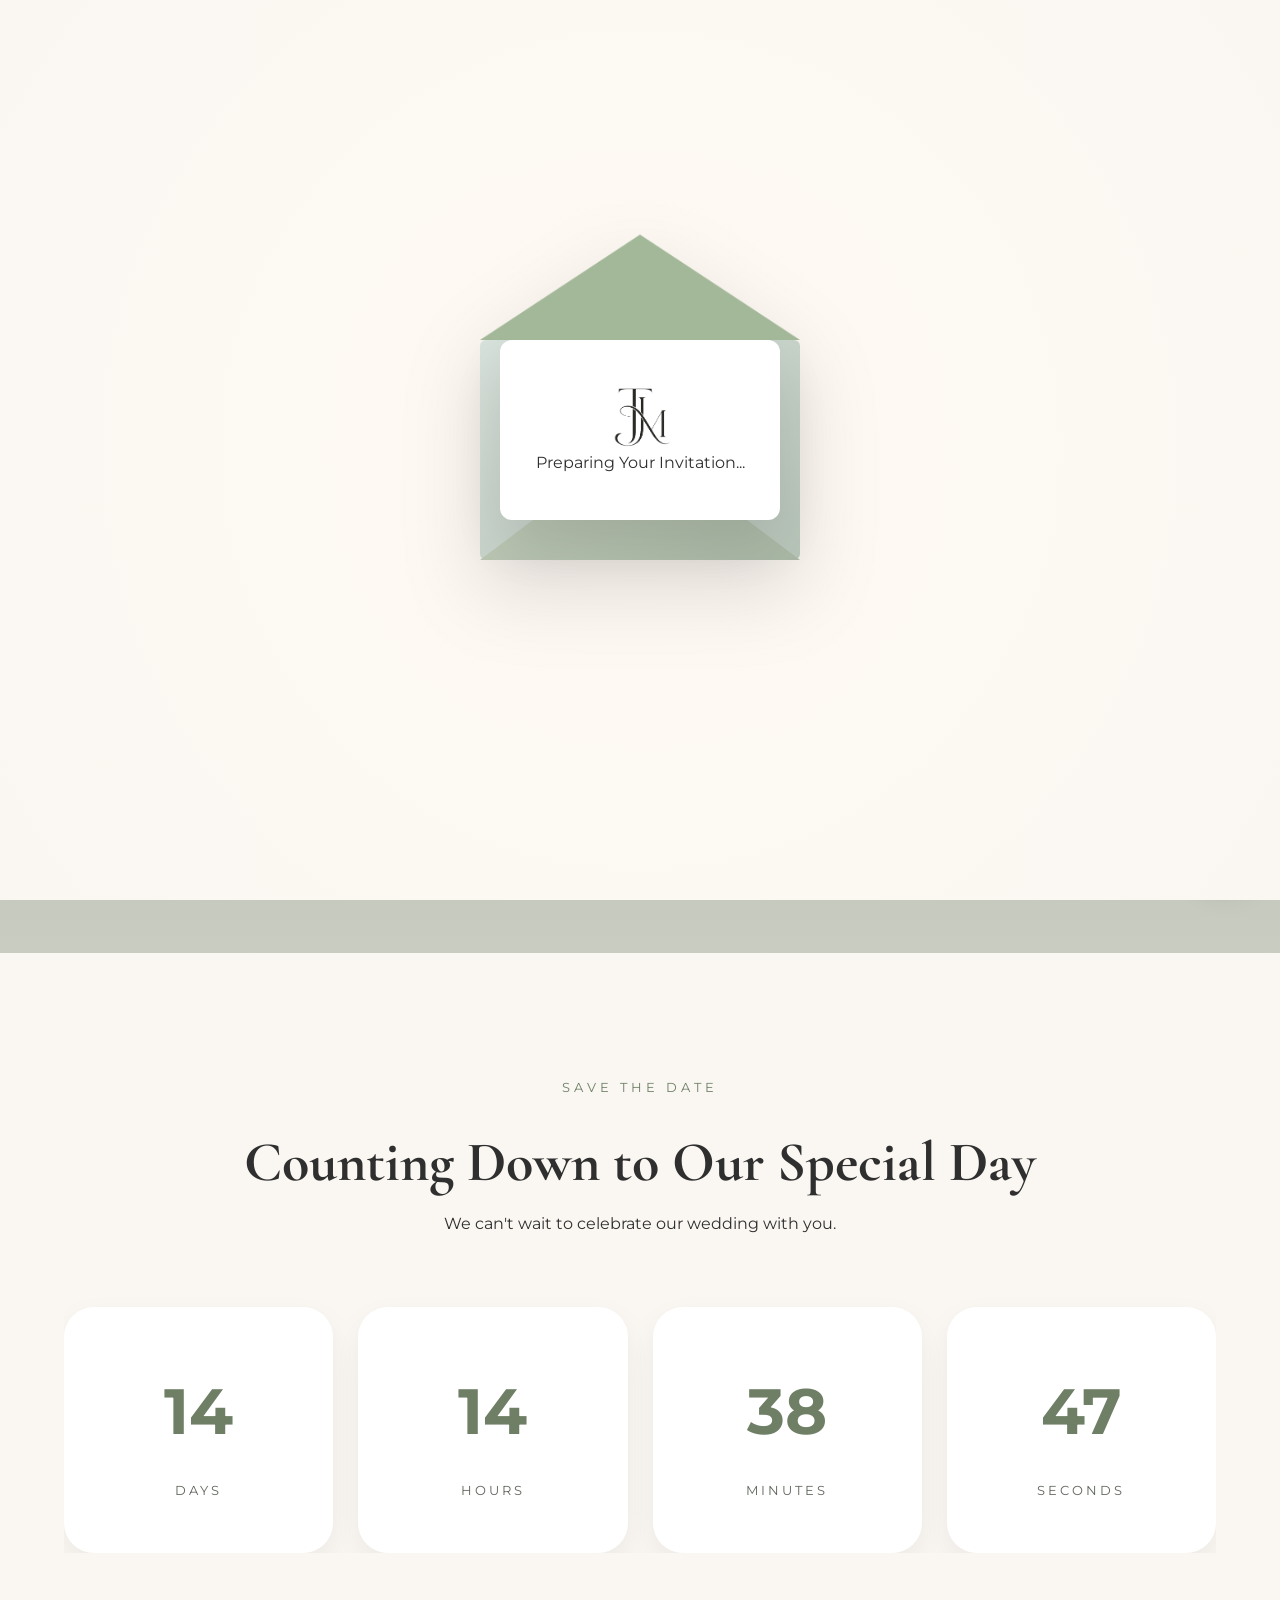
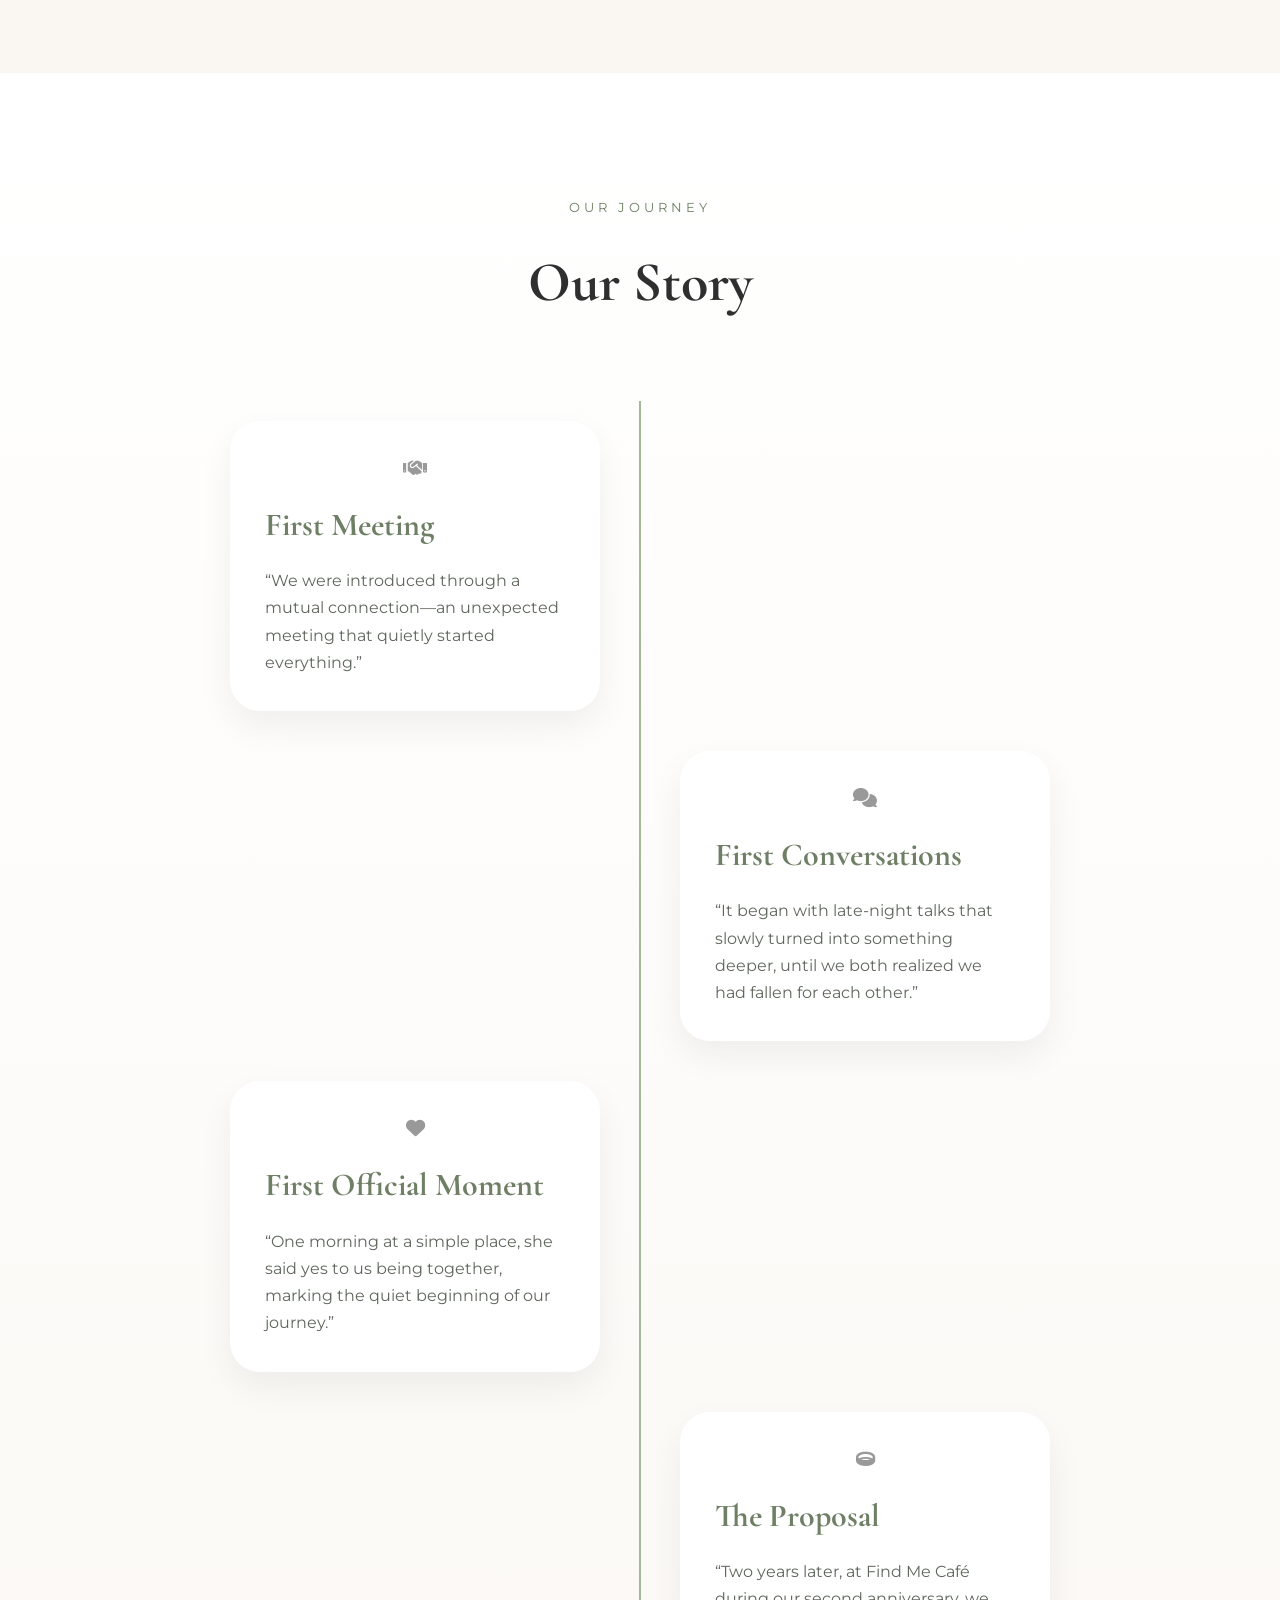
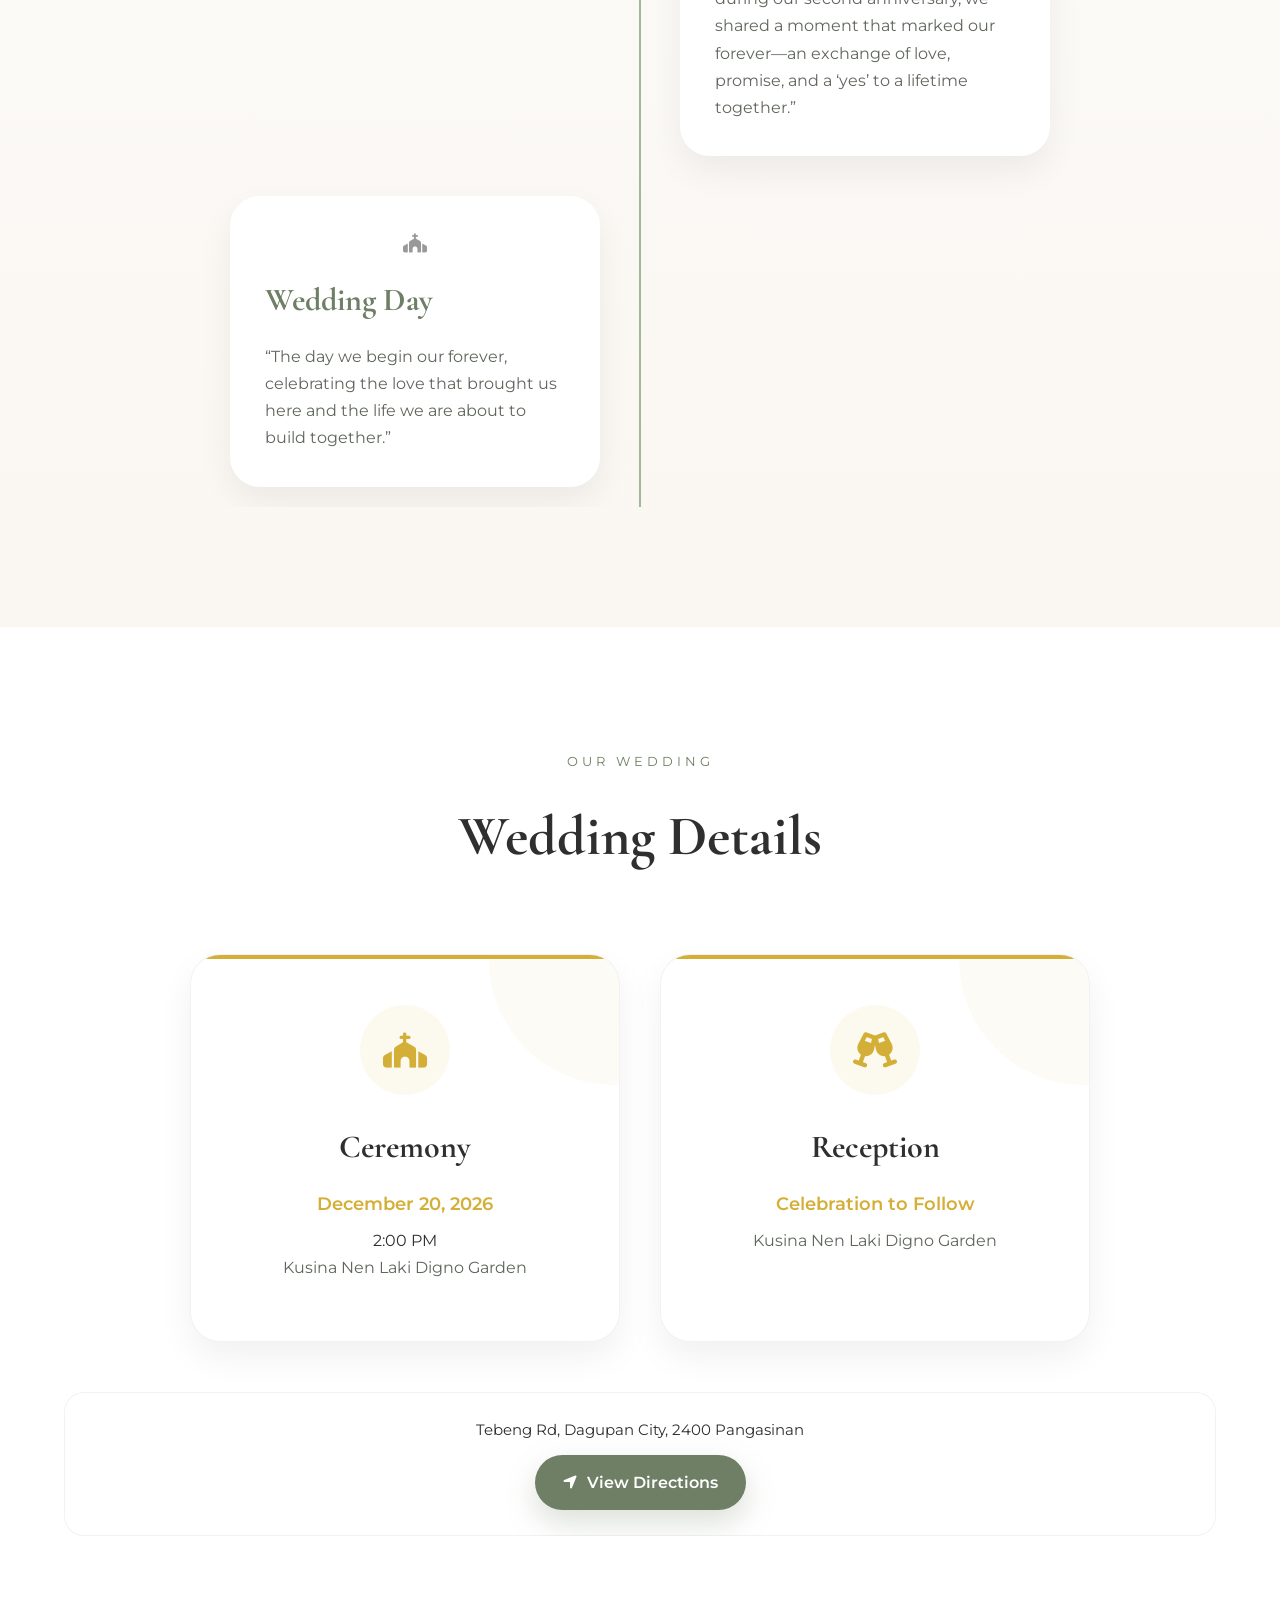
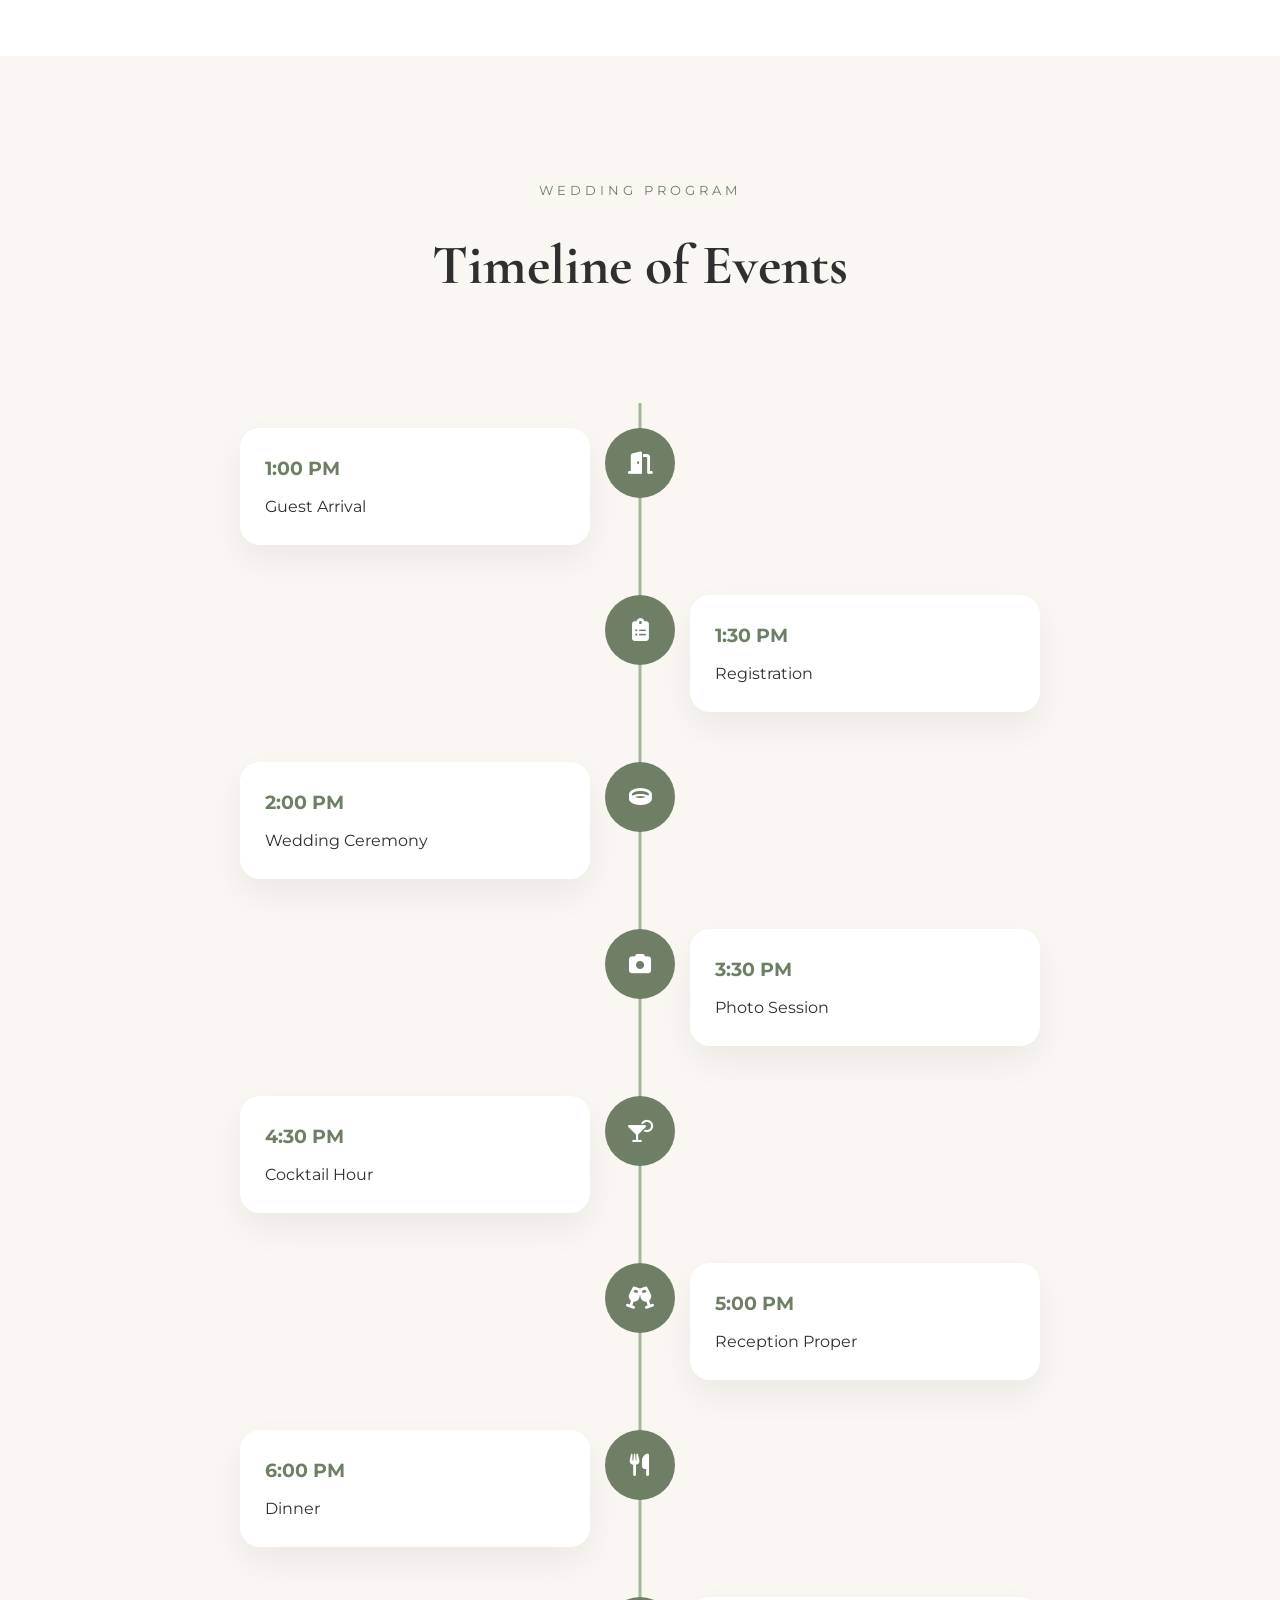
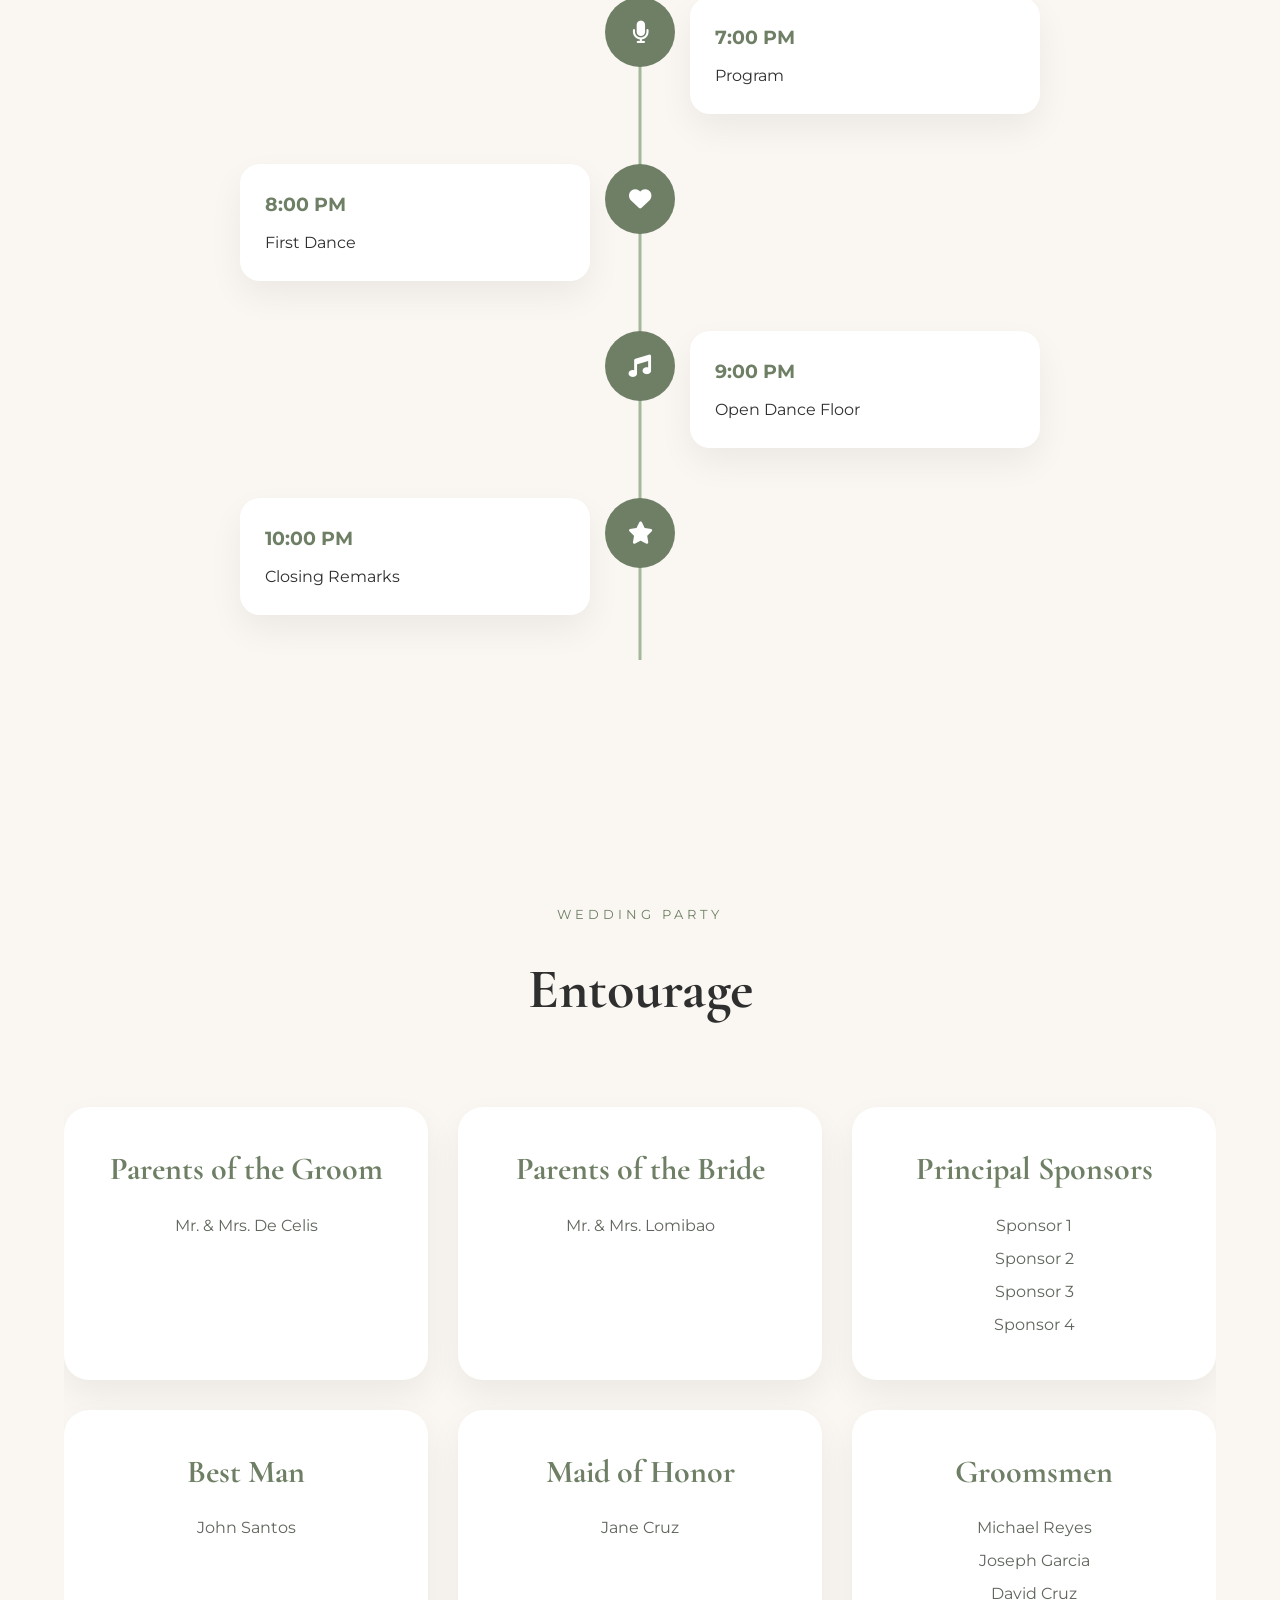
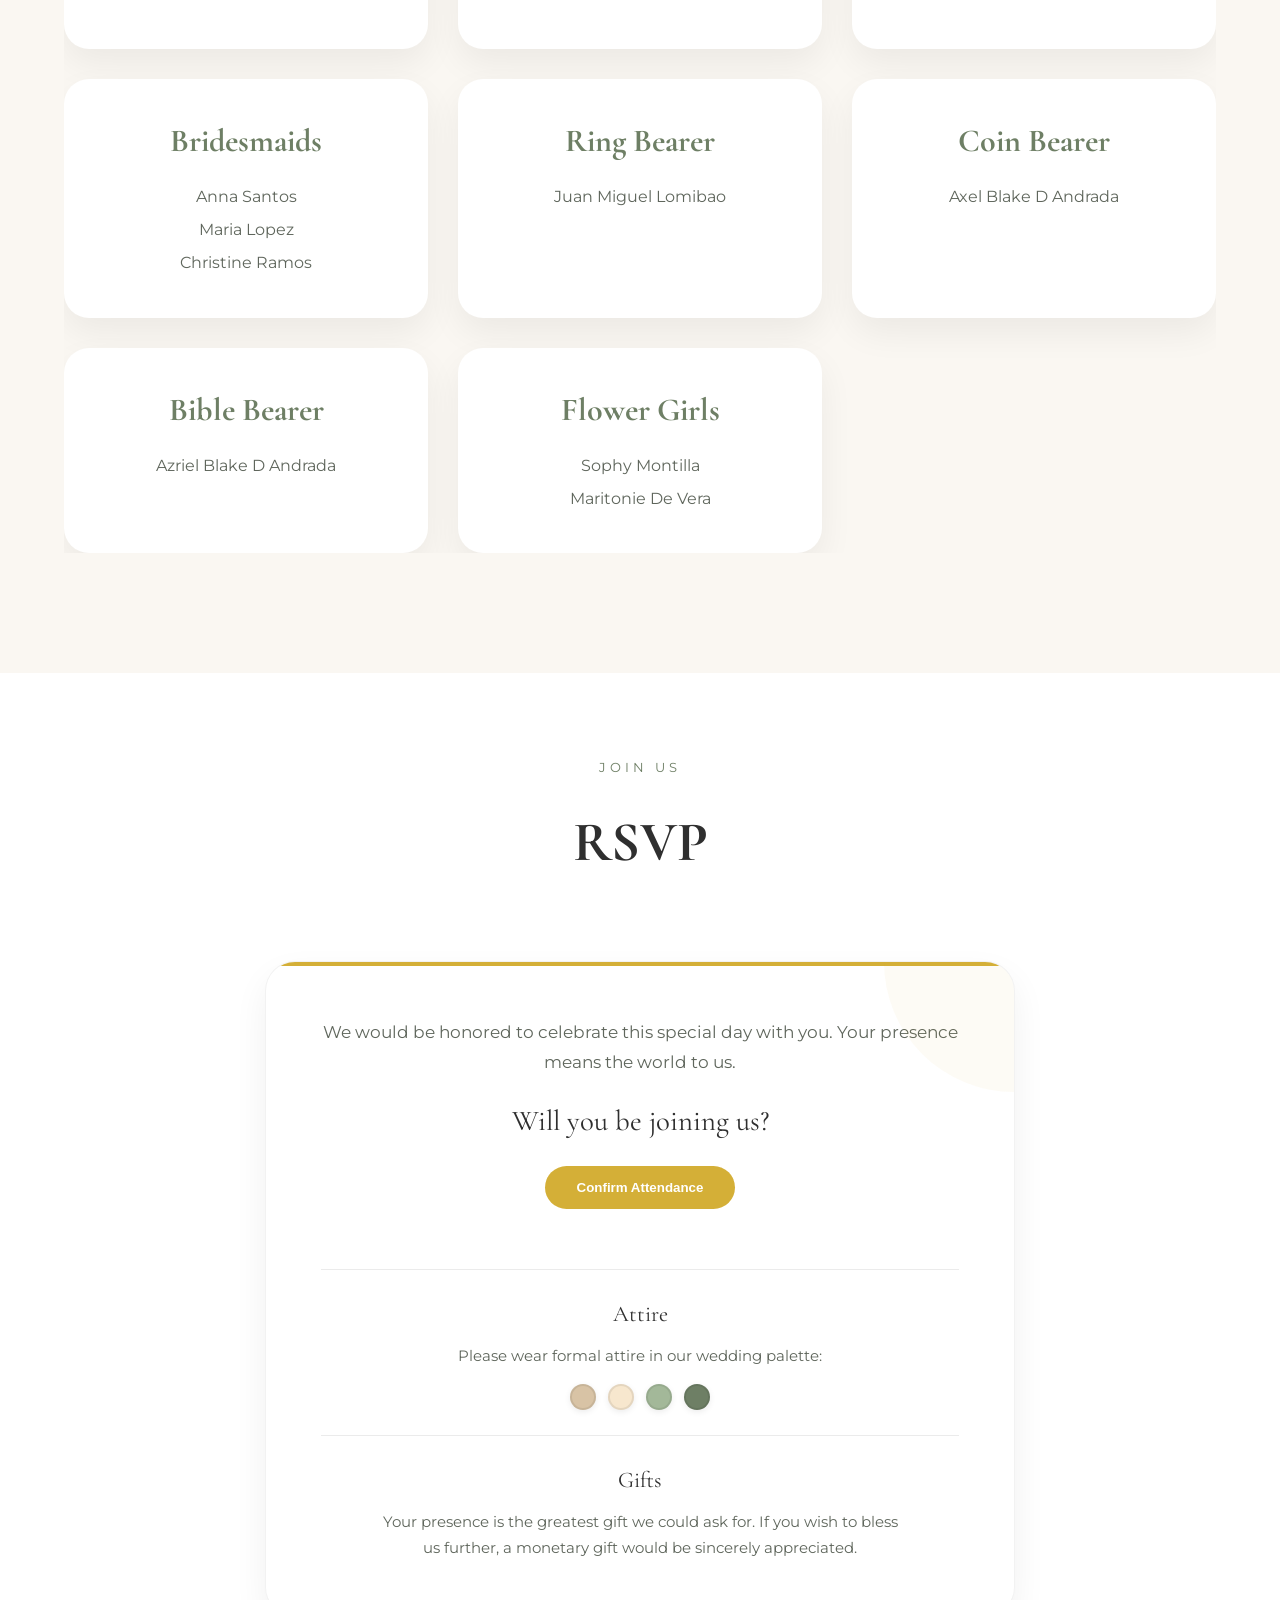
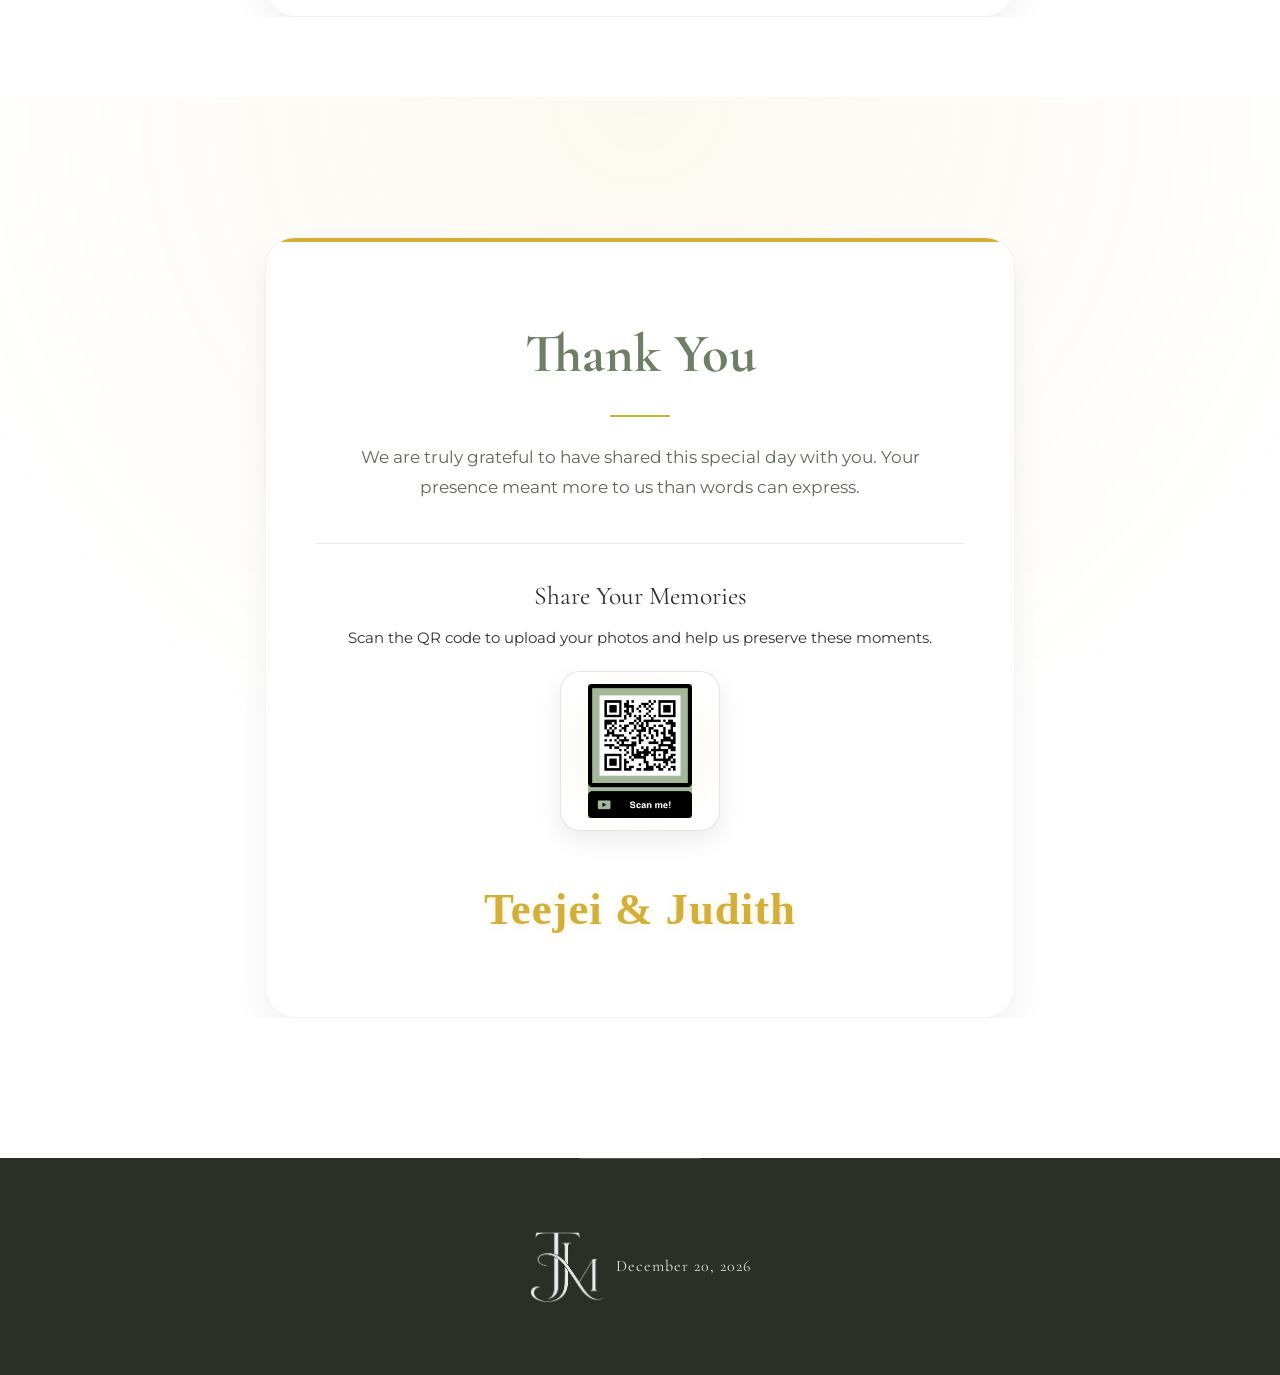
==== commit f3d3258c: "a" ====
--- a/index.html
+++ b/index.html
@@ -931,7 +931,7 @@
 
                 </div>
 
-                <h3 class="thankyou-signature">
+                <h3 class="thankyou-signature cursive-signature" >
                     Teejei & Judith
                 </h3>
 
--- a/style.css
+++ b/style.css
@@ -6,23 +6,32 @@
 
 :root {
     /* Main Color Palette Changes */
-    --ivory: #FAF7F2;          /* Soft background cream */
-    --white: #FFFFFF;          /* Clean accent sheets */
-    --sage: #A3B899;           /* Soft romantic green */
-    --artichoke: #6E7F65;      /* Deep structural green (replaces rose/dark accents) */
-    --gold: #D4AF37;           /* Premium gold accent */
-    --gold-dark: #B88A1D;      /* Deep rich gold for hover elements */
-    --light-sage: #F1F4F0;     /* Replaces blush for ultra-soft section shading */
+    --ivory: #FAF7F2;
+    /* Soft background cream */
+    --white: #FFFFFF;
+    /* Clean accent sheets */
+    --sage: #A3B899;
+    /* Soft romantic green */
+    --artichoke: #6E7F65;
+    /* Deep structural green (replaces rose/dark accents) */
+    --gold: #D4AF37;
+    /* Premium gold accent */
+    --gold-dark: #B88A1D;
+    /* Deep rich gold for hover elements */
+    --light-sage: #F1F4F0;
+    /* Replaces blush for ultra-soft section shading */
 
     --black: #1E1E1E;
     --text-primary: #2F2F2F;
-    --text-secondary: #5F665C; /* Adjusted to a muted green-tinted charcoal */
+    --text-secondary: #5F665C;
+    /* Adjusted to a muted green-tinted charcoal */
 
     --shadow-soft:
-        0 15px 35px rgba(0,0,0,0.06);
+        0 15px 35px rgba(0, 0, 0, 0.06);
 
     --shadow-hover:
-        0 25px 60px rgba(110,127,101,0.15); /* Tinted with Artichoke for organic feel */
+        0 25px 60px rgba(110, 127, 101, 0.15);
+    /* Tinted with Artichoke for organic feel */
 
     --radius-lg: 30px;
     --radius-md: 20px;
@@ -39,17 +48,18 @@
    RESET
 ========================================================== */
 
-*{
-    margin:0;
-    padding:0;
-    box-sizing:border-box;
+* {
+    margin: 0;
+    padding: 0;
+    box-sizing: border-box;
 }
 
 html {
     scroll-behavior: smooth;
     width: 100%;
     max-width: 100vw;
-    overflow-x: hidden; /* Guards the root viewport */
+    overflow-x: hidden;
+    /* Guards the root viewport */
 }
 
 body {
@@ -58,37 +68,39 @@
     font-family: 'Montserrat', sans-serif;
     width: 100%;
     max-width: 100vw;
-    overflow-x: hidden; /* Guards the content layer */
+    overflow-x: hidden;
+    /* Guards the content layer */
     line-height: 1.7;
 }
 
-img{
-    width:100%;
-    display:block;
-}
-
-a{
-    text-decoration:none;
-}
-
-ul{
-    list-style:none;
-}
-
-button{
-    cursor:pointer;
-    border:none;
+img {
+    width: 100%;
+    display: block;
+}
+
+a {
+    text-decoration: none;
+}
+
+ul {
+    list-style: none;
+}
+
+button {
+    cursor: pointer;
+    border: none;
 }
 
 .container {
     width: 90%;
     max-width: var(--container);
     margin: auto;
-    overflow: hidden; /* Acts as a safety net for any grid/flex leaks */
-}
-
-.section{
-    padding:120px 0;
+    overflow: hidden;
+    /* Acts as a safety net for any grid/flex leaks */
+}
+
+.section {
+    padding: 120px 0;
 }
 
 
@@ -108,11 +120,12 @@
 .watermark-img {
     width: 280px;
     max-width: 60%;
-    opacity: 0.08; /* key for premium feel */
+    opacity: 0.08;
+    /* key for premium feel */
     filter: blur(0.2px);
     transform: scale(1);
-    
-     animation: watermarkFade 2.5s ease forwards, floatSlow 8s ease-in-out infinite;
+
+    animation: watermarkFade 2.5s ease forwards, floatSlow 8s ease-in-out infinite;
 }
 
 @keyframes watermarkFade {
@@ -120,11 +133,13 @@
         opacity: 0;
         transform: scale(1.1);
     }
+
     to {
         opacity: 0.08;
         transform: scale(1);
     }
 }
+
 /* =========================
    LOADER BASE (upgrade feel)
 ========================= */
@@ -139,122 +154,133 @@
     z-index: 99999;
     transition: 1s ease;
     /* ADD THIS line to prevent the flap rotation from breaking boundaries */
-    overflow: hidden; 
+    overflow: hidden;
 }
 
 /* subtle breathing motion */
-.loader-content{
-    animation:floatLoader 4s ease-in-out infinite;
-}
-
-@keyframes floatLoader{
-    0%,100%{ transform: translateY(0px); }
-    50%{ transform: translateY(-8px); }
+.loader-content {
+    animation: floatLoader 4s ease-in-out infinite;
+}
+
+@keyframes floatLoader {
+
+    0%,
+    100% {
+        transform: translateY(0px);
+    }
+
+    50% {
+        transform: translateY(-8px);
+    }
 }
 
 /* =========================
    ENVELOPE DEPTH SYSTEM
 ========================= */
 
-.envelope{
-    width:320px;
-    height:220px;
-    position:relative;
-    perspective:1200px;
-    filter: drop-shadow(0 30px 40px rgba(0,0,0,0.12));
+.envelope {
+    width: 320px;
+    height: 220px;
+    position: relative;
+    perspective: 1200px;
+    filter: drop-shadow(0 30px 40px rgba(0, 0, 0, 0.12));
 }
 
 /* BACK */
-.envelope-back{
-    position:absolute;
-    inset:0;
+.envelope-back {
+    position: absolute;
+    inset: 0;
     background: linear-gradient(145deg, #d8e2dc, #b7c4b8);
-    border-radius:6px;
-    z-index:0;
+    border-radius: 6px;
+    z-index: 0;
 }
 
 /* FRONT POCKET */
-.envelope-front{
-    position:absolute;
-    inset:0;
+.envelope-front {
+    position: absolute;
+    inset: 0;
     background: linear-gradient(145deg, #cbd5c0, #a9b7a5);
 
     /* FIX: make it a real envelope pocket */
     clip-path: polygon(0 100%, 50% 45%, 100% 100%, 100% 100%, 0 100%);
 
-    z-index:1; /* ⬅ LOWER than letter */
-    pointer-events:none;
+    z-index: 1;
+    /* ⬅ LOWER than letter */
+    pointer-events: none;
 }
 
 /* LETTER */
-.letter{
-    position:absolute;
-    width:280px;
-    height:180px;
-    left:20px;
-    top:20px;
-    background:white;
-    border-radius:12px;
-    display:flex;
-    flex-direction:column;
-    justify-content:center;
-    align-items:center;
-    z-index:2;
+.letter {
+    position: absolute;
+    width: 280px;
+    height: 180px;
+    left: 20px;
+    top: 20px;
+    background: white;
+    border-radius: 12px;
+    display: flex;
+    flex-direction: column;
+    justify-content: center;
+    align-items: center;
+    z-index: 2;
 
     transform: translateY(30px);
-    opacity:0;
-
-    animation:letterReveal 2.2s cubic-bezier(0.25, 1, 0.5, 1) forwards;
-    box-shadow:0 25px 60px rgba(0,0,0,.12);
+    opacity: 0;
+
+    animation: letterReveal 2.2s cubic-bezier(0.25, 1, 0.5, 1) forwards;
+    box-shadow: 0 25px 60px rgba(0, 0, 0, .12);
 }
 
 /* MONOGRAM */
-.loader-monogram{
-    font-family:'Cormorant Garamond', serif;
-    font-size:3rem;
-    color:var(--gold);
-    letter-spacing:2px;
-    text-shadow:0 0 20px rgba(212,175,55,0.15);
+.loader-monogram {
+    font-family: 'Cormorant Garamond', serif;
+    font-size: 3rem;
+    color: var(--gold);
+    letter-spacing: 2px;
+    text-shadow: 0 0 20px rgba(212, 175, 55, 0.15);
 }
 
 
 /* FLAP (more realistic movement) */
-.envelope-flap{
-    position:absolute;
-    width:0;
-    height:0;
-    border-left:160px solid transparent;
-    border-right:160px solid transparent;
-    border-top:120px solid var(--sage);
-    top:0;
-    transform-origin:top center;
-    z-index:5;
-
-    animation:openFlap 2.4s cubic-bezier(0.25, 1, 0.5, 1) forwards;
+.envelope-flap {
+    position: absolute;
+    width: 0;
+    height: 0;
+    border-left: 160px solid transparent;
+    border-right: 160px solid transparent;
+    border-top: 120px solid var(--sage);
+    top: 0;
+    transform-origin: top center;
+    z-index: 5;
+
+    animation: openFlap 2.4s cubic-bezier(0.25, 1, 0.5, 1) forwards;
 }
 
 /* smoother cinematic flap */
-@keyframes openFlap{
-    0%{
+@keyframes openFlap {
+    0% {
         transform: rotateX(0deg);
     }
-    40%{
+
+    40% {
         transform: rotateX(-110deg);
     }
-    100%{
+
+    100% {
         transform: rotateX(-160deg);
     }
 }
 
 /* letter rise */
-@keyframes letterReveal{
-    0%{
+@keyframes letterReveal {
+    0% {
         transform: translateY(40px) scale(0.98);
-        opacity:0;
-    }
-    100%{
+        opacity: 0;
+    }
+
+    100% {
         transform: translateY(-20px) scale(1);
-        opacity:1;
+        opacity: 1;
     }
 }
 
@@ -262,89 +288,89 @@
    PETAL CANVAS (Updates script to look like falling sage/white leaves)
 ========================================================== */
 
-#petalCanvas{
-    position:fixed;
-    inset:0;
-    width:100%;
-    height:100%;
-    pointer-events:none;
-    z-index:9999;
+#petalCanvas {
+    position: fixed;
+    inset: 0;
+    width: 100%;
+    height: 100%;
+    pointer-events: none;
+    z-index: 9999;
 }
 
 /* ==========================================================
    NAVIGATION
 ========================================================= */
 
-.navbar{
-    position:fixed;
-    top:0;
-    left:0;
-    width:100%;
-    padding:20px 40px;
-    display:flex;
-    justify-content:space-between;
-    align-items:center;
-    z-index:999;
-    backdrop-filter:blur(15px);
+.navbar {
+    position: fixed;
+    top: 0;
+    left: 0;
+    width: 100%;
+    padding: 20px 40px;
+    display: flex;
+    justify-content: space-between;
+    align-items: center;
+    z-index: 999;
+    backdrop-filter: blur(15px);
     background:
-        rgba(255,255,255,.45);
+        rgba(255, 255, 255, .45);
     border-bottom:
-        1px solid rgba(163,184,153,.15);
-}
-
-.navbar-logo{
-    height:clamp(45px, 6vw, 65px);
-    width:auto;
-    display:block;
-    object-fit:contain;
-    transition:transform .3s ease;
-}
-
-.navbar-logo:hover{
-    transform:scale(1.05);
-}
-
-.nav-links{
-    display:flex;
-    gap:25px;
-}
-
-.nav-links a{
-    color:var(--text-primary);
-    font-size:.9rem;
-    letter-spacing:1px;
-    text-transform:uppercase;
-    position:relative;
-    transition:var(--transition);
-}
-
-.nav-links a::after{
-    content:"";
-    position:absolute;
-    width:0;
-    height:2px;
-    left:0;
-    bottom:-8px;
-    background:var(--sage);
-    transition:.3s;
-}
-
-.nav-links a:hover::after{
-    width:100%;
-}
-
-.mobile-menu-btn{
-    display:none;
-    background:none;
-    color:var(--artichoke);
-    font-size:1.4rem;
+        1px solid rgba(163, 184, 153, .15);
+}
+
+.navbar-logo {
+    height: clamp(45px, 6vw, 65px);
+    width: auto;
+    display: block;
+    object-fit: contain;
+    transition: transform .3s ease;
+}
+
+.navbar-logo:hover {
+    transform: scale(1.05);
+}
+
+.nav-links {
+    display: flex;
+    gap: 25px;
+}
+
+.nav-links a {
+    color: var(--text-primary);
+    font-size: .9rem;
+    letter-spacing: 1px;
+    text-transform: uppercase;
+    position: relative;
+    transition: var(--transition);
+}
+
+.nav-links a::after {
+    content: "";
+    position: absolute;
+    width: 0;
+    height: 2px;
+    left: 0;
+    bottom: -8px;
+    background: var(--sage);
+    transition: .3s;
+}
+
+.nav-links a:hover::after {
+    width: 100%;
+}
+
+.mobile-menu-btn {
+    display: none;
+    background: none;
+    color: var(--artichoke);
+    font-size: 1.4rem;
 }
 
 /* ==========================================================
    HERO SECTION
 ========================================================== */
 
-.hero{
+.hero {
     /* min-height: 100vh;
     min-height: 100svh; */
     min-height: 100dvh;
@@ -354,8 +380,7 @@
     position: relative;
 
     background:
-        url("https://images.unsplash.com/photo-1519741497674-611481863552?auto=format&fit=crop&w=2000&q=80")
-        center center / cover;
+        url("https://images.unsplash.com/photo-1519741497674-611481863552?auto=format&fit=crop&w=2000&q=80") center center / cover;
 
     display: flex;
     justify-content: center;
@@ -364,13 +389,13 @@
     overflow: hidden;
 }
 
-.hero-overlay{
-    position:absolute;
-    inset:0;
+.hero-overlay {
+    position: absolute;
+    inset: 0;
     background:
-        linear-gradient(
-            rgba(47,47,47,.45),
-            rgba(110,127,101,.35) /* Hints of organic artichoke in the backdrop shade */
+        linear-gradient(rgba(47, 47, 47, .45),
+            rgba(110, 127, 101, .35)
+            /* Hints of organic artichoke in the backdrop shade */
         );
 }
 
@@ -381,20 +406,21 @@
     max-width:900px;
     padding:20px;
 } */
-.hero-content{
+.hero-content {
     position: relative;
     z-index: 5;
     color: white;
     max-width: 900px;
-    padding: 100px 20px 20px; /* Added top padding */
-}
-
-.hero-subtitle{
-    display:block;
-    letter-spacing:6px;
-    margin-bottom:20px;
-    font-size:.95rem;
-    text-transform:uppercase;
+    padding: 100px 20px 20px;
+    /* Added top padding */
+}
+
+.hero-subtitle {
+    display: block;
+    letter-spacing: 6px;
+    margin-bottom: 20px;
+    font-size: .95rem;
+    text-transform: uppercase;
     animation:
         fadeUp 1.2s ease;
 }
@@ -411,10 +437,11 @@
 
     text-align: center;
 
-    text-shadow: 0 4px 10px rgba(0,0,0,0.15);
+    text-shadow: 0 4px 10px rgba(0, 0, 0, 0.15);
 
     animation: zoomIn 1.5s ease;
 }
+
 .hero-logo {
     width: clamp(140px, 35vw, 320px);
     height: auto;
@@ -422,13 +449,13 @@
     margin: 0 auto;
 }
 
-.couple-name{
+.couple-name {
     font-family:
         'Cormorant Garamond',
         serif;
-    font-size:4rem;
-    font-weight:500;
-    margin-bottom:20px;
+    font-size: 4rem;
+    font-weight: 500;
+    margin-bottom: 20px;
     animation:
         fadeUp 1.6s ease;
 }
@@ -459,13 +486,14 @@
     font-family: 'Cormorant Garamond', serif;
 }
 
-.hero-date{
-    font-size:1.2rem;
-    letter-spacing:2px;
-    margin-bottom:35px;
+.hero-date {
+    font-size: 1.2rem;
+    letter-spacing: 2px;
+    margin-bottom: 35px;
     animation:
         fadeUp 1.8s ease;
 }
+
 .bible-verse {
     margin-top: 20px;
     font-family: 'Cormorant Garamond', serif;
@@ -492,6 +520,7 @@
     font-size: 0.95rem;
     opacity: 0.75;
 }
+
 .hero-monogram-line {
     display: flex;
     align-items: center;
@@ -521,207 +550,207 @@
    BUTTONS
 ========================================================== */
 
-.btn-primary{
-    display:inline-flex;
-    align-items:center;
-    justify-content:center;
-    gap:10px;
-    padding:16px 40px;
-    background:var(--artichoke); /* Upgraded button visibility to deep forest green */
-    color:white;
-    border-radius:999px;
-    font-weight:600;
-    transition:var(--transition);
+.btn-primary {
+    display: inline-flex;
+    align-items: center;
+    justify-content: center;
+    gap: 10px;
+    padding: 16px 40px;
+    background: var(--artichoke);
+    /* Upgraded button visibility to deep forest green */
+    color: white;
+    border-radius: 999px;
+    font-weight: 600;
+    transition: var(--transition);
     box-shadow:
-        0 12px 30px rgba(110,127,101,.25);
-}
-
-.btn-primary:hover{
-    transform:translateY(-4px);
-    background:var(--sage);
+        0 12px 30px rgba(110, 127, 101, .25);
+}
+
+.btn-primary:hover {
+    transform: translateY(-4px);
+    background: var(--sage);
     box-shadow:
-        0 20px 40px rgba(163,184,153,.35);
+        0 20px 40px rgba(163, 184, 153, .35);
 }
 
 /* ==========================================================
    MUSIC BUTTON
 ========================================================== */
 
-.music-btn{
-    position:fixed;
-    right:25px;
-    bottom:25px;
-    width:60px;
-    height:60px;
-    border-radius:50%;
-    background:var(--artichoke);
-    color:white;
-    z-index:999;
+.music-btn {
+    position: fixed;
+    right: 25px;
+    bottom: 25px;
+    width: 60px;
+    height: 60px;
+    border-radius: 50%;
+    background: var(--artichoke);
+    color: white;
+    z-index: 999;
     box-shadow:
-        0 15px 30px rgba(0,0,0,.15);
-    transition:var(--transition);
-}
-
-.music-btn:hover{
-    transform:scale(1.1);
-    background:var(--sage);
+        0 15px 30px rgba(0, 0, 0, .15);
+    transition: var(--transition);
+}
+
+.music-btn:hover {
+    transform: scale(1.1);
+    background: var(--sage);
 }
 
 /* ==========================================================
    SCROLL TOP
 ========================================================== */
 
-#scrollTopBtn{
-    position:fixed;
-    left:25px;
-    bottom:25px;
-    width:60px;
-    height:60px;
-    border-radius:50%;
-    background:white;
-    color:var(--artichoke);
+#scrollTopBtn {
+    position: fixed;
+    left: 25px;
+    bottom: 25px;
+    width: 60px;
+    height: 60px;
+    border-radius: 50%;
+    background: white;
+    color: var(--artichoke);
     box-shadow:
-        0 10px 25px rgba(0,0,0,.12);
-    z-index:999;
-    opacity:0;
-    visibility:hidden;
-    transition:var(--transition);
-}
-
-#scrollTopBtn.show{
-    opacity:1;
-    visibility:visible;
+        0 10px 25px rgba(0, 0, 0, .12);
+    z-index: 999;
+    opacity: 0;
+    visibility: hidden;
+    transition: var(--transition);
+}
+
+#scrollTopBtn.show {
+    opacity: 1;
+    visibility: visible;
 }
 
 /* ==========================================================
    SECTION TITLES
 ========================================================== */
 
-.section-title{
-    text-align:center;
-    margin-bottom:70px;
-}
-
-.section-title span{
-    color:var(--artichoke);
-    text-transform:uppercase;
-    letter-spacing:4px;
-    font-size:.8rem;
-}
-
-.section-title h2{
+.section-title {
+    text-align: center;
+    margin-bottom: 70px;
+}
+
+.section-title span {
+    color: var(--artichoke);
+    text-transform: uppercase;
+    letter-spacing: 4px;
+    font-size: .8rem;
+}
+
+.section-title h2 {
     font-family:
         'Cormorant Garamond',
         serif;
-    font-size:3.5rem;
-    margin-top:15px;
-    color:var(--text-primary);
+    font-size: 3.5rem;
+    margin-top: 15px;
+    color: var(--text-primary);
 }
 
 /* ==========================================================
    COUNTDOWN
 ========================================================== */
 
-.countdown-grid{
-    display:grid;
+.countdown-grid {
+    display: grid;
     grid-template-columns:
-        repeat(4,1fr);
-    gap:25px;
-}
-
-.count-box{
-    background:white;
-    padding:50px 20px;
-    text-align:center;
-    border-radius:var(--radius-lg);
-    box-shadow:var(--shadow-soft);
-    transition:var(--transition);
-}
-
-.count-box:hover{
-    transform:translateY(-8px);
-    box-shadow:var(--shadow-hover);
-}
-
-.count-box span{
-    display:block;
-    font-size:4rem;
-    font-weight:700;
-    color:var(--artichoke);
-    margin-bottom:10px;
-}
-
-.count-box small{
-    letter-spacing:3px;
-    text-transform:uppercase;
-    color:var(--text-secondary);
+        repeat(4, 1fr);
+    gap: 25px;
+}
+
+.count-box {
+    background: white;
+    padding: 50px 20px;
+    text-align: center;
+    border-radius: var(--radius-lg);
+    box-shadow: var(--shadow-soft);
+    transition: var(--transition);
+}
+
+.count-box:hover {
+    transform: translateY(-8px);
+    box-shadow: var(--shadow-hover);
+}
+
+.count-box span {
+    display: block;
+    font-size: 4rem;
+    font-weight: 700;
+    color: var(--artichoke);
+    margin-bottom: 10px;
+}
+
+.count-box small {
+    letter-spacing: 3px;
+    text-transform: uppercase;
+    color: var(--text-secondary);
 }
 
 /* ==========================================================
    STORY SECTION
 ========================================================== */
 
-.story-section{
+.story-section {
     background:
-        linear-gradient(
-            180deg,
+        linear-gradient(180deg,
             #ffffff,
-            var(--ivory)
-        );
-}
-
-.story-timeline{
-    position:relative;
-    max-width:900px;
-    margin:auto;
-}
-
-.story-timeline::before{
-    content:"";
-    position:absolute;
-    left:50%;
-    top:0;
-    width:2px;
-    height:100%;
-    background:var(--sage);
-    transform:translateX(-50%);
-}
-
-.story-item{
-    width:50%;
-    padding:20px 40px;
-    position:relative;
-}
-
-.story-item:nth-child(even){
-    margin-left:auto;
-}
-
-.story-card{
-    background:white;
-    padding:35px;
-    border-radius:var(--radius-lg);
-    box-shadow:var(--shadow-soft);
-    transition:var(--transition);
-}
-
-.story-card:hover{
-    transform:translateY(-8px);
-    box-shadow:var(--shadow-hover);
-}
-
-.story-card h3{
+            var(--ivory));
+}
+
+.story-timeline {
+    position: relative;
+    max-width: 900px;
+    margin: auto;
+}
+
+.story-timeline::before {
+    content: "";
+    position: absolute;
+    left: 50%;
+    top: 0;
+    width: 2px;
+    height: 100%;
+    background: var(--sage);
+    transform: translateX(-50%);
+}
+
+.story-item {
+    width: 50%;
+    padding: 20px 40px;
+    position: relative;
+}
+
+.story-item:nth-child(even) {
+    margin-left: auto;
+}
+
+.story-card {
+    background: white;
+    padding: 35px;
+    border-radius: var(--radius-lg);
+    box-shadow: var(--shadow-soft);
+    transition: var(--transition);
+}
+
+.story-card:hover {
+    transform: translateY(-8px);
+    box-shadow: var(--shadow-hover);
+}
+
+.story-card h3 {
     font-family:
         'Cormorant Garamond',
         serif;
-    font-size:2rem;
-    color:var(--artichoke);
-    margin-bottom:15px;
-}
-
-.story-card p{
-    color:var(--text-secondary);
-}
+    font-size: 2rem;
+    color: var(--artichoke);
+    margin-bottom: 15px;
+}
+
+.story-card p {
+    color: var(--text-secondary);
+}
+
 .story-icon {
     text-align: center;
     margin-bottom: 15px;
@@ -729,34 +758,36 @@
 
 .story-icon i {
     font-size: 1.2rem;
-    color: rgba(0,0,0,0.4);
+    color: rgba(0, 0, 0, 0.4);
 }
 
 /* ==========================================================
    ANIMATIONS
 ========================================================== */
 
-@keyframes fadeUp{
-    from{
-        opacity:0;
+@keyframes fadeUp {
+    from {
+        opacity: 0;
         transform:
             translateY(40px);
     }
-    to{
-        opacity:1;
+
+    to {
+        opacity: 1;
         transform:
             translateY(0);
     }
 }
 
-@keyframes zoomIn{
-    from{
-        opacity:0;
+@keyframes zoomIn {
+    from {
+        opacity: 0;
         transform:
             scale(.7);
     }
-    to{
-        opacity:1;
+
+    to {
+        opacity: 1;
         transform:
             scale(1);
     }
@@ -766,328 +797,330 @@
    DETAILS SECTION
 ========================================================== */
 
-.details-section{
-    background:#fff;
-    position:relative;
+.details-section {
+    background: #fff;
+    position: relative;
 }
 
 /* GRID */
-.details-grid{
-    display:grid;
-    grid-template-columns:repeat(2,1fr);
-    gap:40px;
-    max-width:900px;
-    margin:0 auto;
+.details-grid {
+    display: grid;
+    grid-template-columns: repeat(2, 1fr);
+    gap: 40px;
+    max-width: 900px;
+    margin: 0 auto;
 }
 
 /* CARD */
-.detail-card{
-    background:#fff;
-    border-radius:var(--radius-lg);
-    padding:50px;
-    text-align:center;
-    box-shadow:var(--shadow-soft);
-    transition:all .45s ease;
-    position:relative;
-    overflow:hidden;
-    border:1px solid rgba(0,0,0,.05);
-}
-
-.detail-card::before{
-    content:"";
-    position:absolute;
-    top:0;
-    left:0;
-    width:100%;
-    height:4px;
-    background:var(--gold);
-}
-
-.detail-card::after{
-    content:"";
-    position:absolute;
-    width:250px;
-    height:250px;
-    border-radius:50%;
-    background:rgba(212,175,55,.05);
-    top:-120px;
-    right:-120px;
-    transition:.5s ease;
-}
-
-.detail-card:hover{
-    transform:translateY(-10px);
-    box-shadow:var(--shadow-hover);
-}
-
-.detail-card:hover::after{
-    transform:scale(1.2);
+.detail-card {
+    background: #fff;
+    border-radius: var(--radius-lg);
+    padding: 50px;
+    text-align: center;
+    box-shadow: var(--shadow-soft);
+    transition: all .45s ease;
+    position: relative;
+    overflow: hidden;
+    border: 1px solid rgba(0, 0, 0, .05);
+}
+
+.detail-card::before {
+    content: "";
+    position: absolute;
+    top: 0;
+    left: 0;
+    width: 100%;
+    height: 4px;
+    background: var(--gold);
+}
+
+.detail-card::after {
+    content: "";
+    position: absolute;
+    width: 250px;
+    height: 250px;
+    border-radius: 50%;
+    background: rgba(212, 175, 55, .05);
+    top: -120px;
+    right: -120px;
+    transition: .5s ease;
+}
+
+.detail-card:hover {
+    transform: translateY(-10px);
+    box-shadow: var(--shadow-hover);
+}
+
+.detail-card:hover::after {
+    transform: scale(1.2);
 }
 
 /* ICON */
-.detail-card .icon-circle{
-    width:90px;
-    height:90px;
-    margin:0 auto 25px;
-    border-radius:50%;
-    display:flex;
-    align-items:center;
-    justify-content:center;
-    background:rgba(212,175,55,.08);
-}
-
-.detail-card .icon-circle i{
-    font-size:2.2rem;
-    color:var(--gold);
-    margin:0;
+.detail-card .icon-circle {
+    width: 90px;
+    height: 90px;
+    margin: 0 auto 25px;
+    border-radius: 50%;
+    display: flex;
+    align-items: center;
+    justify-content: center;
+    background: rgba(212, 175, 55, .08);
+}
+
+.detail-card .icon-circle i {
+    font-size: 2.2rem;
+    color: var(--gold);
+    margin: 0;
 }
 
 /* TEXT */
-.detail-card h3{
-    font-family:'Cormorant Garamond',serif;
-    font-size:2rem;
-    color:var(--text-primary);
-    margin-bottom:15px;
-}
-
-.detail-card .highlight{
-    color:var(--gold);
-    font-weight:600;
-    font-size:1.1rem;
-    margin-bottom:8px;
-}
-
-.detail-card .time{
-    color:var(--text-secondary);
-    margin-bottom:15px;
-    letter-spacing:.5px;
-}
-
-.detail-card .location{
-    color:var(--text-secondary);
-    line-height:1.8;
-    margin-bottom:8px;
-}
-
-.detail-card .venue-note{
-    color:var(--text-muted);
-    font-size:.95rem;
-    margin-bottom:25px;
+.detail-card h3 {
+    font-family: 'Cormorant Garamond', serif;
+    font-size: 2rem;
+    color: var(--text-primary);
+    margin-bottom: 15px;
+}
+
+.detail-card .highlight {
+    color: var(--gold);
+    font-weight: 600;
+    font-size: 1.1rem;
+    margin-bottom: 8px;
+}
+
+.detail-card .time {
+    color: var(--text-secondary);
+    margin-bottom: 15px;
+    letter-spacing: .5px;
+}
+
+.detail-card .location {
+    color: var(--text-secondary);
+    line-height: 1.8;
+    margin-bottom: 8px;
+}
+
+.detail-card .venue-note {
+    color: var(--text-muted);
+    font-size: .95rem;
+    margin-bottom: 25px;
 }
 
 /* BUTTON (SCOPED FIX) */
-.details-section .venue-btn{
-    display:inline-flex;
-    align-items:center;
-    justify-content:center;
-    gap:10px;
-
-    padding:14px 28px;
-    border-radius:50px;
-
-    text-decoration:none;
-    font-weight:600;
-
-    transition:all .35s ease;
-}
-
-.details-section .venue-btn i{
-    margin:0;
-    font-size:1rem;
-}
-
-.details-section .venue-btn:hover{
-    transform:translateY(-3px);
+.details-section .venue-btn {
+    display: inline-flex;
+    align-items: center;
+    justify-content: center;
+    gap: 10px;
+
+    padding: 14px 28px;
+    border-radius: 50px;
+
+    text-decoration: none;
+    font-weight: 600;
+
+    transition: all .35s ease;
+}
+
+.details-section .venue-btn i {
+    margin: 0;
+    font-size: 1rem;
+}
+
+.details-section .venue-btn:hover {
+    transform: translateY(-3px);
 }
 
 /* FOOTER */
-.details-footer{
-    margin-top:50px;
-    text-align:center;
-    display:flex;
-    flex-direction:column;
-    align-items:center;
-    gap:12px;
-
-    padding:25px 20px;
-    border-radius:20px;
-    background:rgba(255,255,255,.6);
-    border:1px solid rgba(0,0,0,.05);
-    backdrop-filter:blur(10px);
-}
-
-.details-footer .venue-note{
-    font-size:.95rem;
-    color:var(--text-muted);
-    max-width:500px;
-    line-height:1.6;
-}/* ==========================================================
+.details-footer {
+    margin-top: 50px;
+    text-align: center;
+    display: flex;
+    flex-direction: column;
+    align-items: center;
+    gap: 12px;
+
+    padding: 25px 20px;
+    border-radius: 20px;
+    background: rgba(255, 255, 255, .6);
+    border: 1px solid rgba(0, 0, 0, .05);
+    backdrop-filter: blur(10px);
+}
+
+.details-footer .venue-note {
+    font-size: .95rem;
+    color: var(--text-muted);
+    max-width: 500px;
+    line-height: 1.6;
+}
+
+/* ==========================================================
    DETAILS SECTION
 ========================================================== */
 
-.details-section{
-    background:#fff;
-    position:relative;
+.details-section {
+    background: #fff;
+    position: relative;
 }
 
 /* GRID */
-.details-grid{
-    display:grid;
-    grid-template-columns:repeat(2,1fr);
-    gap:40px;
-    max-width:900px;
-    margin:0 auto;
+.details-grid {
+    display: grid;
+    grid-template-columns: repeat(2, 1fr);
+    gap: 40px;
+    max-width: 900px;
+    margin: 0 auto;
 }
 
 /* CARD */
-.detail-card{
-    background:#fff;
-    border-radius:var(--radius-lg);
-    padding:50px;
-    text-align:center;
-    box-shadow:var(--shadow-soft);
-    transition:all .45s ease;
-    position:relative;
-    overflow:hidden;
-    border:1px solid rgba(0,0,0,.05);
-}
-
-.detail-card::before{
-    content:"";
-    position:absolute;
-    top:0;
-    left:0;
-    width:100%;
-    height:4px;
-    background:var(--gold);
-}
-
-.detail-card::after{
-    content:"";
-    position:absolute;
-    width:250px;
-    height:250px;
-    border-radius:50%;
-    background:rgba(212,175,55,.05);
-    top:-120px;
-    right:-120px;
-    transition:.5s ease;
-}
-
-.detail-card:hover{
-    transform:translateY(-10px);
-    box-shadow:var(--shadow-hover);
-}
-
-.detail-card:hover::after{
-    transform:scale(1.2);
+.detail-card {
+    background: #fff;
+    border-radius: var(--radius-lg);
+    padding: 50px;
+    text-align: center;
+    box-shadow: var(--shadow-soft);
+    transition: all .45s ease;
+    position: relative;
+    overflow: hidden;
+    border: 1px solid rgba(0, 0, 0, .05);
+}
+
+.detail-card::before {
+    content: "";
+    position: absolute;
+    top: 0;
+    left: 0;
+    width: 100%;
+    height: 4px;
+    background: var(--gold);
+}
+
+.detail-card::after {
+    content: "";
+    position: absolute;
+    width: 250px;
+    height: 250px;
+    border-radius: 50%;
+    background: rgba(212, 175, 55, .05);
+    top: -120px;
+    right: -120px;
+    transition: .5s ease;
+}
+
+.detail-card:hover {
+    transform: translateY(-10px);
+    box-shadow: var(--shadow-hover);
+}
+
+.detail-card:hover::after {
+    transform: scale(1.2);
 }
 
 /* ICON */
-.detail-card .icon-circle{
-    width:90px;
-    height:90px;
-    margin:0 auto 25px;
-    border-radius:50%;
-    display:flex;
-    align-items:center;
-    justify-content:center;
-    background:rgba(212,175,55,.08);
-}
-
-.detail-card .icon-circle i{
-    font-size:2.2rem;
-    color:var(--gold);
-    margin:0;
+.detail-card .icon-circle {
+    width: 90px;
+    height: 90px;
+    margin: 0 auto 25px;
+    border-radius: 50%;
+    display: flex;
+    align-items: center;
+    justify-content: center;
+    background: rgba(212, 175, 55, .08);
+}
+
+.detail-card .icon-circle i {
+    font-size: 2.2rem;
+    color: var(--gold);
+    margin: 0;
 }
 
 /* TEXT */
-.detail-card h3{
-    font-family:'Cormorant Garamond',serif;
-    font-size:2rem;
-    color:var(--text-primary);
-    margin-bottom:15px;
-}
-
-.detail-card .highlight{
-    color:var(--gold);
-    font-weight:600;
-    font-size:1.1rem;
-    margin-bottom:8px;
-}
-
-.detail-card .time{
-    color:var(--text-secondary);
-    margin-bottom:15px;
-    letter-spacing:.5px;
-}
-
-.detail-card .location{
-    color:var(--text-secondary);
-    line-height:1.8;
-    margin-bottom:8px;
-}
-
-.detail-card .venue-note{
-    color:var(--text-muted);
-    font-size:.95rem;
-    margin-bottom:25px;
+.detail-card h3 {
+    font-family: 'Cormorant Garamond', serif;
+    font-size: 2rem;
+    color: var(--text-primary);
+    margin-bottom: 15px;
+}
+
+.detail-card .highlight {
+    color: var(--gold);
+    font-weight: 600;
+    font-size: 1.1rem;
+    margin-bottom: 8px;
+}
+
+.detail-card .time {
+    color: var(--text-secondary);
+    margin-bottom: 15px;
+    letter-spacing: .5px;
+}
+
+.detail-card .location {
+    color: var(--text-secondary);
+    line-height: 1.8;
+    margin-bottom: 8px;
+}
+
+.detail-card .venue-note {
+    color: var(--text-muted);
+    font-size: .95rem;
+    margin-bottom: 25px;
 }
 
 /* BUTTON (SCOPED FIX) */
-.details-section .venue-btn{
-    display:inline-flex;
-    align-items:center;
-    justify-content:center;
-    gap:10px;
-
-    padding:14px 28px;
-    border-radius:50px;
-
-    text-decoration:none;
-    font-weight:600;
-
-    transition:all .35s ease;
-}
-
-.details-section .venue-btn i{
-    margin:0;
-    font-size:1rem;
-}
-
-.details-section .venue-btn:hover{
-    transform:translateY(-3px);
+.details-section .venue-btn {
+    display: inline-flex;
+    align-items: center;
+    justify-content: center;
+    gap: 10px;
+
+    padding: 14px 28px;
+    border-radius: 50px;
+
+    text-decoration: none;
+    font-weight: 600;
+
+    transition: all .35s ease;
+}
+
+.details-section .venue-btn i {
+    margin: 0;
+    font-size: 1rem;
+}
+
+.details-section .venue-btn:hover {
+    transform: translateY(-3px);
 }
 
 /* FOOTER */
-.details-footer{
-    margin-top:50px;
-    text-align:center;
-    display:flex;
-    flex-direction:column;
-    align-items:center;
-    gap:12px;
-
-    padding:25px 20px;
-    border-radius:20px;
-    background:rgba(255,255,255,.6);
-    border:1px solid rgba(0,0,0,.05);
-    backdrop-filter:blur(10px);
-}
-
-.details-footer .venue-note{
-    font-size:.95rem;
-    color:var(--text-muted);
-    max-width:500px;
-    line-height:1.6;
+.details-footer {
+    margin-top: 50px;
+    text-align: center;
+    display: flex;
+    flex-direction: column;
+    align-items: center;
+    gap: 12px;
+
+    padding: 25px 20px;
+    border-radius: 20px;
+    background: rgba(255, 255, 255, .6);
+    border: 1px solid rgba(0, 0, 0, .05);
+    backdrop-filter: blur(10px);
+}
+
+.details-footer .venue-note {
+    font-size: .95rem;
+    color: var(--text-muted);
+    max-width: 500px;
+    line-height: 1.6;
 }
 
 /* ==========================================================
    EVENT TIMELINE
 ========================================================== */
 
-.timeline-section{
-    background:var(--ivory);
+.timeline-section {
+    background: var(--ivory);
 }
 
 .event-timeline {
@@ -1095,107 +1128,107 @@
     margin: auto;
     position: relative;
     /* ADD THIS line to catch absolute icons hanging off edges */
-    overflow: hidden; 
-    padding: 20px 0; /* Gives icons a tiny breathing room inside */
-}
-
-.event-timeline::before{
-    content:"";
-    position:absolute;
-    left:50%;
-    width:3px;
-    height:100%;
-    background:var(--sage);
-    transform:translateX(-50%);
-}
-
-.event-item{
-    width:50%;
-    padding:25px 50px;
-    position:relative;
-}
-
-.event-item:nth-child(even){
-    margin-left:auto;
-}
-
-.event-icon{
-    width:70px;
-    height:70px;
-    border-radius:50%;
-    background:var(--artichoke);
-    color:white;
-    display:flex;
-    justify-content:center;
-    align-items:center;
-    position:absolute;
-    top:25px;
-    font-size:1.4rem;
-}
-
-.event-item:nth-child(odd) .event-icon{
-    right:-35px;
-}
-
-.event-item:nth-child(even) .event-icon{
-    left:-35px;
-}
-
-.event-content{
-    background:white;
-    padding:25px;
-    border-radius:20px;
-    box-shadow:var(--shadow-soft);
-    transition:var(--transition);
-}
-
-.event-content:hover{
-    transform:translateY(-6px);
-    box-shadow:var(--shadow-hover);
-}
-
-.event-content h3{
-    color:var(--artichoke);
-    margin-bottom:8px;
+    overflow: hidden;
+    padding: 20px 0;
+    /* Gives icons a tiny breathing room inside */
+}
+
+.event-timeline::before {
+    content: "";
+    position: absolute;
+    left: 50%;
+    width: 3px;
+    height: 100%;
+    background: var(--sage);
+    transform: translateX(-50%);
+}
+
+.event-item {
+    width: 50%;
+    padding: 25px 50px;
+    position: relative;
+}
+
+.event-item:nth-child(even) {
+    margin-left: auto;
+}
+
+.event-icon {
+    width: 70px;
+    height: 70px;
+    border-radius: 50%;
+    background: var(--artichoke);
+    color: white;
+    display: flex;
+    justify-content: center;
+    align-items: center;
+    position: absolute;
+    top: 25px;
+    font-size: 1.4rem;
+}
+
+.event-item:nth-child(odd) .event-icon {
+    right: -35px;
+}
+
+.event-item:nth-child(even) .event-icon {
+    left: -35px;
+}
+
+.event-content {
+    background: white;
+    padding: 25px;
+    border-radius: 20px;
+    box-shadow: var(--shadow-soft);
+    transition: var(--transition);
+}
+
+.event-content:hover {
+    transform: translateY(-6px);
+    box-shadow: var(--shadow-hover);
+}
+
+.event-content h3 {
+    color: var(--artichoke);
+    margin-bottom: 8px;
 }
 
 /* ==========================================================
    VENUE
 ========================================================== */
 
-.venue-section{
+.venue-section {
     position: relative;
     background:
-        url("https://www.jenniferweddingandevents.com/suppliers/wp-content/uploads/2021/03/35346873_1711871372195576_7848919864331730944_o-1024x895.jpg")
-        center center / cover no-repeat;
+        url("https://www.jenniferweddingandevents.com/suppliers/wp-content/uploads/2021/03/35346873_1711871372195576_7848919864331730944_o-1024x895.jpg") center center / cover no-repeat;
     color: white;
     padding: 80px 0;
 }
 
-.venue-overlay{
+.venue-overlay {
     position: absolute;
     inset: 0;
     background: rgba(47, 54, 45, 0.65);
 }
 
-.venue-section .container{
+.venue-section .container {
     position: relative;
     z-index: 5;
 }
 
 /* Section Title */
-.venue-section .section-title{
+.venue-section .section-title {
     padding-top: 20px;
     margin-bottom: 60px;
     text-align: center;
 }
 
 .section-title.light h2,
-.section-title.light span{
+.section-title.light span {
     color: white;
 }
 
-.section-title.light span{
+.section-title.light span {
     display: inline-block;
     margin-bottom: 10px;
     letter-spacing: 2px;
@@ -1203,7 +1236,7 @@
 }
 
 /* Venue Content */
-.venue-content{
+.venue-content {
     display: grid;
     grid-template-columns: 1fr 1fr;
     gap: 40px;
@@ -1211,7 +1244,7 @@
 }
 
 /* Map */
-.venue-map iframe{
+.venue-map iframe {
     width: 100%;
     height: 450px;
     border: none;
@@ -1220,7 +1253,7 @@
 }
 
 /* Venue Info Card */
-.venue-info{
+.venue-info {
     background: rgba(255, 255, 255, 0.15);
     backdrop-filter: blur(20px);
     -webkit-backdrop-filter: blur(20px);
@@ -1229,14 +1262,14 @@
     border: 1px solid rgba(255, 255, 255, 0.1);
 }
 
-.venue-info h3{
+.venue-info h3 {
     font-family: 'Cormorant Garamond', serif;
     font-size: 2.5rem;
     margin-bottom: 20px;
     line-height: 1.2;
 }
 
-.venue-info p{
+.venue-info p {
     font-size: 1rem;
     line-height: 1.8;
     margin-bottom: 30px;
@@ -1244,7 +1277,7 @@
 }
 
 /* Button */
-.venue-info .btn-primary{
+.venue-info .btn-primary {
     display: inline-flex;
     align-items: center;
     gap: 10px;
@@ -1252,19 +1285,19 @@
     padding: 14px 28px;
 }
 
-.venue-info .btn-primary i{
+.venue-info .btn-primary i {
     font-size: 0.95rem;
 }
 
 /* Gallery */
-.venue-gallery{
+.venue-gallery {
     margin-top: 60px;
     display: grid;
     grid-template-columns: repeat(3, 1fr);
     gap: 20px;
 }
 
-.venue-gallery img{
+.venue-gallery img {
     width: 100%;
     height: 250px;
     object-fit: cover;
@@ -1272,7 +1305,7 @@
     transition: transform 0.4s ease;
 }
 
-.venue-gallery img:hover{
+.venue-gallery img:hover {
     transform: scale(1.05);
 }
 
@@ -1280,659 +1313,707 @@
    ENTOURAGE
 ========================================================== */
 
-.entourage-grid{
-    display:grid;
+.entourage-grid {
+    display: grid;
     grid-template-columns:
-    repeat(auto-fit,minmax(280px,1fr));
-    gap:30px;
-}
-
-.entourage-card{
-    background:white;
-    padding:35px;
-    border-radius:25px;
-    text-align:center;
-    box-shadow:var(--shadow-soft);
-    transition:var(--transition);
-}
-
-.entourage-card:hover{
-    transform:translateY(-8px);
-    box-shadow:var(--shadow-hover);
-}
-
-.entourage-card h3{
-    font-family:'Cormorant Garamond',serif;
-    font-size:2rem;
-    color:var(--artichoke);
-    margin-bottom:15px;
-}
-
-.entourage-card p{
-    color:var(--text-secondary);
-    margin-bottom:6px;
+        repeat(auto-fit, minmax(280px, 1fr));
+    gap: 30px;
+}
+
+.entourage-card {
+    background: white;
+    padding: 35px;
+    border-radius: 25px;
+    text-align: center;
+    box-shadow: var(--shadow-soft);
+    transition: var(--transition);
+}
+
+.entourage-card:hover {
+    transform: translateY(-8px);
+    box-shadow: var(--shadow-hover);
+}
+
+.entourage-card h3 {
+    font-family: 'Cormorant Garamond', serif;
+    font-size: 2rem;
+    color: var(--artichoke);
+    margin-bottom: 15px;
+}
+
+.entourage-card p {
+    color: var(--text-secondary);
+    margin-bottom: 6px;
 }
 
 /* ==========================================================
    GALLERY
 ========================================================== */
 
-.gallery-section{
-    background:white;
-}
-
-.masonry-gallery{
-    column-count:3;
-    column-gap:20px;
-}
-
-.gallery-item{
-    width:100%;
-    margin-bottom:20px;
-    border-radius:20px;
-    cursor:pointer;
-    transition:.4s;
-}
-
-.gallery-item:hover{
-    transform:scale(1.03);
+.gallery-section {
+    background: white;
+}
+
+.masonry-gallery {
+    column-count: 3;
+    column-gap: 20px;
+}
+
+.gallery-item {
+    width: 100%;
+    margin-bottom: 20px;
+    border-radius: 20px;
+    cursor: pointer;
+    transition: .4s;
+}
+
+.gallery-item:hover {
+    transform: scale(1.03);
 }
 
 /* ==========================================================
    LIGHTBOX
 ========================================================== */
 
-.lightbox{
-    position:fixed;
-    inset:0;
-    background:rgba(20,24,20,.95); /* Richer botanical dark backdrop */
-    display:none;
-    justify-content:center;
-    align-items:center;
-    z-index:9999;
-}
-
-.lightbox.active{
-    display:flex;
-}
-
-#lightboxImage{
-    max-width:90%;
-    max-height:90%;
-    border-radius:20px;
-}
-
-.lightbox-close{
-    position:absolute;
-    top:30px;
-    right:40px;
-    color:white;
-    font-size:3rem;
-    cursor:pointer;
+.lightbox {
+    position: fixed;
+    inset: 0;
+    background: rgba(20, 24, 20, .95);
+    /* Richer botanical dark backdrop */
+    display: none;
+    justify-content: center;
+    align-items: center;
+    z-index: 9999;
+}
+
+.lightbox.active {
+    display: flex;
+}
+
+#lightboxImage {
+    max-width: 90%;
+    max-height: 90%;
+    border-radius: 20px;
+}
+
+.lightbox-close {
+    position: absolute;
+    top: 30px;
+    right: 40px;
+    color: white;
+    font-size: 3rem;
+    cursor: pointer;
 }
 
 /* ==========================================================
    RSVP SECTION (MATCHED DESIGN SYSTEM)
 ========================================================== */
 
-.rsvp-section{
-    background:#fff;
-    position:relative;
-    padding:80px 0;
+.rsvp-section {
+    background: #fff;
+    position: relative;
+    padding: 80px 0;
 }
 
 /* CARD (same as detail-card style) */
-.rsvp-card{
-    max-width:750px;
-    margin:0 auto;
-
-    background:#fff;
-    border-radius:var(--radius-lg);
-    padding:55px;
-
-    text-align:center;
-
-    box-shadow:var(--shadow-soft);
-    border:1px solid rgba(0,0,0,.05);
-
-    position:relative;
-    overflow:hidden;
+.rsvp-card {
+    max-width: 750px;
+    margin: 0 auto;
+
+    background: #fff;
+    border-radius: var(--radius-lg);
+    padding: 55px;
+
+    text-align: center;
+
+    box-shadow: var(--shadow-soft);
+    border: 1px solid rgba(0, 0, 0, .05);
+
+    position: relative;
+    overflow: hidden;
 }
 
 /* GOLD TOP LINE */
-.rsvp-card::before{
-    content:"";
-    position:absolute;
-    top:0;
-    left:0;
-    width:100%;
-    height:4px;
-    background:var(--gold);
+.rsvp-card::before {
+    content: "";
+    position: absolute;
+    top: 0;
+    left: 0;
+    width: 100%;
+    height: 4px;
+    background: var(--gold);
 }
 
 /* SOFT GOLD GLOW */
-.rsvp-card::after{
-    content:"";
-    position:absolute;
-    width:260px;
-    height:260px;
-    border-radius:50%;
-    background:rgba(212,175,55,.05);
-
-    top:-130px;
-    right:-130px;
-
-    transition:.5s ease;
-}
-
-.rsvp-card:hover::after{
-    transform:scale(1.2);
+.rsvp-card::after {
+    content: "";
+    position: absolute;
+    width: 260px;
+    height: 260px;
+    border-radius: 50%;
+    background: rgba(212, 175, 55, .05);
+
+    top: -130px;
+    right: -130px;
+
+    transition: .5s ease;
+}
+
+.rsvp-card:hover::after {
+    transform: scale(1.2);
 }
 
 /* TEXT */
-.rsvp-text{
-    font-size:1.05rem;
-    color:var(--text-secondary);
-    line-height:1.8;
-    margin-bottom:15px;
-}
-
-.rsvp-question{
-    font-family:'Cormorant Garamond',serif;
-    font-size:1.8rem;
-    color:var(--text-primary);
-    margin:20px 0;
+.rsvp-text {
+    font-size: 1.05rem;
+    color: var(--text-secondary);
+    line-height: 1.8;
+    margin-bottom: 15px;
+}
+
+.rsvp-question {
+    font-family: 'Cormorant Garamond', serif;
+    font-size: 1.8rem;
+    color: var(--text-primary);
+    margin: 20px 0;
 }
 
 /* BUTTON */
-.rsvp-btn{
-    display:inline-flex;
-    align-items:center;
-    justify-content:center;
-
-    padding:14px 32px;
-    border-radius:50px;
-
-    background:var(--gold);
-    color:#fff;
-    border:none;
-
-    font-weight:600;
-    cursor:pointer;
-
-    margin-bottom:35px;
-
-    transition:.3s ease;
-}
-
-.rsvp-btn:hover{
-    transform:translateY(-3px);
+.rsvp-btn {
+    display: inline-flex;
+    align-items: center;
+    justify-content: center;
+
+    padding: 14px 32px;
+    border-radius: 50px;
+
+    background: var(--gold);
+    color: #fff;
+    border: none;
+
+    font-weight: 600;
+    cursor: pointer;
+
+    margin-bottom: 35px;
+
+    transition: .3s ease;
+}
+
+.rsvp-btn:hover {
+    transform: translateY(-3px);
 }
 
 /* INFO BLOCKS */
-.info-block{
-    margin-top:25px;
-    padding-top:25px;
-
-    border-top:1px solid rgba(0,0,0,.08);
-}
-
-.info-title{
-    font-family:'Cormorant Garamond',serif;
-    font-size:1.4rem;
-    margin-bottom:10px;
-    color:var(--text-primary);
-}
-
-.info-text{
-    font-size:.95rem;
-    color:var(--text-secondary);
-    line-height:1.7;
-    max-width:520px;
-    margin:0 auto;
+.info-block {
+    margin-top: 25px;
+    padding-top: 25px;
+
+    border-top: 1px solid rgba(0, 0, 0, .08);
+}
+
+.info-title {
+    font-family: 'Cormorant Garamond', serif;
+    font-size: 1.4rem;
+    margin-bottom: 10px;
+    color: var(--text-primary);
+}
+
+.info-text {
+    font-size: .95rem;
+    color: var(--text-secondary);
+    line-height: 1.7;
+    max-width: 520px;
+    margin: 0 auto;
 }
 
 /* ==========================================================
    COLOR PALETTE
 ========================================================== */
 
-.color-palette{
-    display:flex;
-    justify-content:center;
-    gap:12px;
-    margin-top:15px;
-}
-
-.color-swatch{
-    width:26px;
-    height:26px;
-    border-radius:50%;
-
-    border:2px solid rgba(0,0,0,.08);
-    box-shadow:0 2px 6px rgba(0,0,0,.08);
-
-    transition:.3s ease;
-}
-
-.color-swatch:hover{
-    transform:scale(1.2);
-}
-
-.color-swatch.beige{ background:#d8c3a5; }
-.color-swatch.champagne{ background:#f7e7ce; }
-.color-swatch.cream{ background:var(--sage); }
-.color-swatch.earth{ background:var(--artichoke); }
+.color-palette {
+    display: flex;
+    justify-content: center;
+    gap: 12px;
+    margin-top: 15px;
+}
+
+.color-swatch {
+    width: 26px;
+    height: 26px;
+    border-radius: 50%;
+
+    border: 2px solid rgba(0, 0, 0, .08);
+    box-shadow: 0 2px 6px rgba(0, 0, 0, .08);
+
+    transition: .3s ease;
+}
+
+.color-swatch:hover {
+    transform: scale(1.2);
+}
+
+.color-swatch.beige {
+    background: #d8c3a5;
+}
+
+.color-swatch.champagne {
+    background: #f7e7ce;
+}
+
+.color-swatch.cream {
+    background: var(--sage);
+}
+
+.color-swatch.earth {
+    background: var(--artichoke);
+}
 
 /* ==========================================================
    MODAL
 ========================================================== */
 
-.modal{
-    position:fixed;
-    inset:0;
-
-    display:flex;
-    align-items:center;
-    justify-content:center;
-
-    background:rgba(0,0,0,.6);
-    backdrop-filter:blur(6px);
-
-    opacity:0;
-    visibility:hidden;
-    pointer-events:none;
-
-    transition:.3s ease;
-    z-index:9999;
-}
-
-.modal.active{
-    opacity:1;
-    visibility:visible;
-    pointer-events:auto;
-}
-
-.modal-content{
-    width:90%;
-    max-width:520px;
-
-    background:#fff;
-    border-radius:30px;
-    padding:40px;
-
-    position:relative;
-
-    box-shadow:0 30px 80px rgba(0,0,0,.25);
-
-    transform:translateY(20px);
-    transition:.35s ease;
-}
-
-.modal.active .modal-content{
-    transform:translateY(0);
-}
-
-.close-modal{
-    position:absolute;
-    top:18px;
-    right:18px;
-
-    background:none;
-    border:none;
-
-    font-size:1.8rem;
-    cursor:pointer;
-
-    color:var(--text-secondary);
-    transition:.3s ease;
-}
-
-.close-modal:hover{
-    color:var(--gold);
-    transform:rotate(90deg);
+.modal {
+    position: fixed;
+    inset: 0;
+
+    display: flex;
+    align-items: center;
+    justify-content: center;
+
+    background: rgba(0, 0, 0, .6);
+    backdrop-filter: blur(6px);
+
+    opacity: 0;
+    visibility: hidden;
+    pointer-events: none;
+
+    transition: .3s ease;
+    z-index: 9999;
+}
+
+.modal.active {
+    opacity: 1;
+    visibility: visible;
+    pointer-events: auto;
+}
+
+.modal-content {
+    width: 90%;
+    max-width: 520px;
+
+    background: #fff;
+    border-radius: 30px;
+    padding: 40px;
+
+    position: relative;
+
+    box-shadow: 0 30px 80px rgba(0, 0, 0, .25);
+
+    transform: translateY(20px);
+    transition: .35s ease;
+}
+
+.modal.active .modal-content {
+    transform: translateY(0);
+}
+
+.close-modal {
+    position: absolute;
+    top: 18px;
+    right: 18px;
+
+    background: none;
+    border: none;
+
+    font-size: 1.8rem;
+    cursor: pointer;
+
+    color: var(--text-secondary);
+    transition: .3s ease;
+}
+
+.close-modal:hover {
+    color: var(--gold);
+    transform: rotate(90deg);
 }
 
 /* FORM */
 .modal-content input,
 .modal-content textarea,
-.modal-content select{
-    width:100%;
-    padding:14px;
-
-    margin-bottom:15px;
-
-    border:1px solid rgba(0,0,0,.12);
-    border-radius:12px;
-
-    font-size:.95rem;
-    font-family:inherit;
-
-    transition:.25s ease;
+.modal-content select {
+    width: 100%;
+    padding: 14px;
+
+    margin-bottom: 15px;
+
+    border: 1px solid rgba(0, 0, 0, .12);
+    border-radius: 12px;
+
+    font-size: .95rem;
+    font-family: inherit;
+
+    transition: .25s ease;
 }
 
 .modal-content input:focus,
 .modal-content textarea:focus,
-.modal-content select:focus{
-    outline:none;
-    border-color:var(--gold);
-    box-shadow:0 0 0 3px rgba(212,175,55,.15);
-}
-
-.modal-content textarea{
-    resize:none;
+.modal-content select:focus {
+    outline: none;
+    border-color: var(--gold);
+    box-shadow: 0 0 0 3px rgba(212, 175, 55, .15);
+}
+
+.modal-content textarea {
+    resize: none;
 }
 
 /* SUBMIT BUTTON */
-.rsvp-submit{
-    width:100%;
-    padding:14px;
-
-    border:none;
-    border-radius:50px;
-
-    background:var(--gold);
-    color:#fff;
-
-    font-weight:600;
-    cursor:pointer;
-
-    transition:.3s ease;
-}
-
-.rsvp-submit:hover{
-    transform:translateY(-3px);
+.rsvp-submit {
+    width: 100%;
+    padding: 14px;
+
+    border: none;
+    border-radius: 50px;
+
+    background: var(--gold);
+    color: #fff;
+
+    font-weight: 600;
+    cursor: pointer;
+
+    transition: .3s ease;
+}
+
+.rsvp-submit:hover {
+    transform: translateY(-3px);
 }
 
 /* ==========================================================
    THANK YOU SECTION (REFINED)
 ========================================================== */
 
-.thankyou-section{
+.thankyou-section {
     background:
-        radial-gradient(circle at top, rgba(212,175,55,.08), transparent 60%),
+        radial-gradient(circle at top, rgba(212, 175, 55, .08), transparent 60%),
         #fff;
 
-    padding:140px 20px;
+    padding: 140px 20px;
+    text-align: center;
+}
+
+/* MAIN CARD */
+.thankyou-card {
+    max-width: 750px;
+    margin: 0 auto;
+
+    background: #fff;
+    border-radius: var(--radius-lg);
+
+    padding: 70px 50px;
+
+    box-shadow: var(--shadow-soft);
+    border: 1px solid rgba(0, 0, 0, .05);
+
+    position: relative;
+    overflow: hidden;
+}
+
+/* GOLD ACCENT TOP BAR */
+.thankyou-card::before {
+    content: "";
+    position: absolute;
+    top: 0;
+    left: 0;
+    width: 100%;
+    height: 4px;
+    background: var(--gold);
+}
+
+/* TITLE */
+.thankyou-card h2 {
+    font-family: 'Cormorant Garamond', serif;
+    font-size: 3.4rem;
+    color: var(--artichoke);
+    margin-bottom: 10px;
+}
+
+/* DIVIDER */
+.thankyou-card .title-divider {
+    width: 60px;
+    height: 2px;
+    background: var(--gold);
+    margin: 15px auto 25px;
+}
+
+/* MAIN MESSAGE */
+.thankyou-text {
+    max-width: 600px;
+    margin: 0 auto 35px;
+
+    font-size: 1.05rem;
+    line-height: 1.8;
+    color: var(--text-secondary);
+}
+
+/* ==========================================================
+   QR SECTION
+========================================================== */
+
+.qr-section {
+    margin: 40px 0;
+    padding-top: 30px;
+    border-top: 1px solid rgba(0, 0, 0, .08);
+}
+
+.qr-title {
+    font-family: 'Cormorant Garamond', serif;
+    font-size: 1.6rem;
+    color: var(--text-primary);
+    margin-bottom: 8px;
+}
+
+.qr-text {
+    font-size: .95rem;
+    color: var(--text-muted);
+    margin-bottom: 20px;
+}
+
+/* QR BOX (ready for scan animation) */
+.qr-box {
+    width: 160px;
+    height: 160px;
+
+    margin: 0 auto;
+
+    padding: 12px;
+    border-radius: 20px;
+
+    background: #fff;
+    border: 1px solid rgba(0, 0, 0, .1);
+
+    box-shadow: 0 10px 25px rgba(0, 0, 0, .08);
+
+    display: flex;
+    align-items: center;
+    justify-content: center;
+
+    position: relative;
+    overflow: hidden;
+
+    transition: .3s ease;
+}
+
+/* hover lift */
+.qr-box:hover {
+    transform: translateY(-5px);
+    box-shadow: 0 15px 35px rgba(0, 0, 0, .12);
+}
+
+/* QR IMAGE */
+.qr-box img {
+    width: 100%;
+    height: 100%;
+    object-fit: contain;
+    position: relative;
+    z-index: 2;
+}
+
+/* ==========================================================
+   SCAN LIGHT EFFECT (PREPARED)
+========================================================== */
+
+.qr-scan-effect {
+    position: absolute;
+    top: -60%;
+    left: -60%;
+
+    width: 40px;
+    height: 220%;
+
+    background: linear-gradient(to bottom,
+            transparent,
+            rgba(212, 175, 55, .25),
+            transparent);
+
+    transform: rotate(25deg);
+
+    animation: qrScan 3s infinite;
+    pointer-events: none;
+    z-index: 1;
+}
+
+@keyframes qrScan {
+    0% {
+        left: -60%;
+        opacity: 0;
+    }
+
+    20% {
+        opacity: 1;
+    }
+
+    50% {
+        left: 120%;
+        opacity: .8;
+    }
+
+    100% {
+        left: 120%;
+        opacity: 0;
+    }
+}
+
+/* soft glow */
+.qr-box::before {
+    content: "";
+    position: absolute;
+    inset: -10px;
+
+    background: radial-gradient(circle, rgba(212, 175, 55, .15), transparent 70%);
+    border-radius: 25px;
+
+    animation: qrGlow 2.8s infinite ease-in-out;
+}
+
+@keyframes qrGlow {
+
+    0%,
+    100% {
+        transform: scale(1);
+        opacity: .4;
+    }
+
+    50% {
+        transform: scale(1.05);
+        opacity: .8;
+    }
+}
+
+/* ==========================================================
+   SIGNATURE
+========================================================== */
+
+.thankyou-signature {
+    font-family: 'Cormorant Garamond', serif;
+    font-size: 2.2rem;
+    color: var(--gold);
+    margin-top: 35px;
+}
+.cursive-signature{
+    font-family:'Great Vibes', cursive;
+    font-size:2.8rem;
+    color:var(--gold);
+
+    letter-spacing:1px;
+    margin-top:35px;
     text-align:center;
-}
-
-/* MAIN CARD */
-.thankyou-card{
-    max-width:750px;
-    margin:0 auto;
-
-    background:#fff;
-    border-radius:var(--radius-lg);
-
-    padding:70px 50px;
-
-    box-shadow:var(--shadow-soft);
-    border:1px solid rgba(0,0,0,.05);
-
-    position:relative;
-    overflow:hidden;
-}
-
-/* GOLD ACCENT TOP BAR */
-.thankyou-card::before{
-    content:"";
-    position:absolute;
-    top:0;
-    left:0;
-    width:100%;
-    height:4px;
-    background:var(--gold);
-}
-
-/* TITLE */
-.thankyou-card h2{
-    font-family:'Cormorant Garamond',serif;
-    font-size:3.4rem;
-    color:var(--artichoke);
-    margin-bottom:10px;
-}
-
-/* DIVIDER */
-.thankyou-card .title-divider{
-    width:60px;
-    height:2px;
-    background:var(--gold);
-    margin:15px auto 25px;
-}
-
-/* MAIN MESSAGE */
-.thankyou-text{
-    max-width:600px;
-    margin:0 auto 35px;
-
-    font-size:1.05rem;
-    line-height:1.8;
-    color:var(--text-secondary);
-}
-
-/* ==========================================================
-   QR SECTION
-========================================================== */
-
-.qr-section{
-    margin:40px 0;
-    padding-top:30px;
-    border-top:1px solid rgba(0,0,0,.08);
-}
-
-.qr-title{
-    font-family:'Cormorant Garamond',serif;
-    font-size:1.6rem;
-    color:var(--text-primary);
-    margin-bottom:8px;
-}
-
-.qr-text{
-    font-size:.95rem;
-    color:var(--text-muted);
-    margin-bottom:20px;
-}
-
-/* QR BOX (ready for scan animation) */
-.qr-box{
-    width:160px;
-    height:160px;
-
-    margin:0 auto;
-
-    padding:12px;
-    border-radius:20px;
-
-    background:#fff;
-    border:1px solid rgba(0,0,0,.1);
-
-    box-shadow:0 10px 25px rgba(0,0,0,.08);
-
-    display:flex;
-    align-items:center;
-    justify-content:center;
-
-    position:relative;
-    overflow:hidden;
-
-    transition:.3s ease;
-}
-
-/* hover lift */
-.qr-box:hover{
-    transform:translateY(-5px);
-    box-shadow:0 15px 35px rgba(0,0,0,.12);
-}
-
-/* QR IMAGE */
-.qr-box img{
-    width:100%;
-    height:100%;
-    object-fit:contain;
-    position:relative;
-    z-index:2;
-}
-
-/* ==========================================================
-   SCAN LIGHT EFFECT (PREPARED)
-========================================================== */
-
-.qr-scan-effect{
-    position:absolute;
-    top:-60%;
-    left:-60%;
-
-    width:40px;
-    height:220%;
-
-    background:linear-gradient(
-        to bottom,
-        transparent,
-        rgba(212,175,55,.25),
-        transparent
-    );
-
-    transform:rotate(25deg);
-
-    animation:qrScan 3s infinite;
-    pointer-events:none;
-    z-index:1;
-}
-
-@keyframes qrScan{
-    0%{ left:-60%; opacity:0; }
-    20%{ opacity:1; }
-    50%{ left:120%; opacity:.8; }
-    100%{ left:120%; opacity:0; }
-}
-
-/* soft glow */
-.qr-box::before{
-    content:"";
-    position:absolute;
-    inset:-10px;
-
-    background:radial-gradient(circle, rgba(212,175,55,.15), transparent 70%);
-    border-radius:25px;
-
-    animation:qrGlow 2.8s infinite ease-in-out;
-}
-
-@keyframes qrGlow{
-    0%,100%{ transform:scale(1); opacity:.4; }
-    50%{ transform:scale(1.05); opacity:.8; }
-}
-
-/* ==========================================================
-   SIGNATURE
-========================================================== */
-
-.thankyou-signature{
-    font-family:'Cormorant Garamond',serif;
-    font-size:2.2rem;
-    color:var(--gold);
-    margin-top:35px;
-}
+
+    text-shadow:0 2px 10px rgba(212,175,55,.15);
+}
+
 /* ==========================================================
    QR FULLSCREEN MODAL
 ========================================================== */
 
-.qr-modal{
-    position:fixed;
-    inset:0;
-
-    display:none;
-    align-items:center;
-    justify-content:center;
-
-    background:rgba(47,54,45,.65);
-    backdrop-filter:blur(8px);
-
-    z-index:9999;
-}
-
-.qr-modal.active{
-    display:flex;
+.qr-modal {
+    position: fixed;
+    inset: 0;
+
+    display: none;
+    align-items: center;
+    justify-content: center;
+
+    background: rgba(47, 54, 45, .65);
+    backdrop-filter: blur(8px);
+
+    z-index: 9999;
+}
+
+.qr-modal.active {
+    display: flex;
 }
 
 /* MODAL CONTENT */
-.qr-modal-content{
-    position:relative;
-
-    text-align:center;
-
-    padding:35px 30px;
-
-    border-radius:25px;
-
-    background:#fff;
-
-    box-shadow:0 25px 70px rgba(0,0,0,.25);
-
-    animation:modalPop .3s ease;
+.qr-modal-content {
+    position: relative;
+
+    text-align: center;
+
+    padding: 35px 30px;
+
+    border-radius: 25px;
+
+    background: #fff;
+
+    box-shadow: 0 25px 70px rgba(0, 0, 0, .25);
+
+    animation: modalPop .3s ease;
 }
 
 /* LARGE QR */
-.qr-modal-content img{
-    width:320px;
-    max-width:85vw;
-
-    padding:15px;
-
-    border-radius:18px;
-
-    background:#fff;
-
-    border:1px solid rgba(0,0,0,.08);
+.qr-modal-content img {
+    width: 320px;
+    max-width: 85vw;
+
+    padding: 15px;
+
+    border-radius: 18px;
+
+    background: #fff;
+
+    border: 1px solid rgba(0, 0, 0, .08);
 }
 
 /* TEXT */
-.qr-modal-content p{
-    margin-top:15px;
-
-    font-size:1rem;
-    color:var(--text-secondary);
+.qr-modal-content p {
+    margin-top: 15px;
+
+    font-size: 1rem;
+    color: var(--text-secondary);
 }
 
 /* CLOSE BUTTON */
-.qr-close{
-    position:absolute;
-    top:10px;
-    right:15px;
-
-    font-size:2rem;
-
-    background:none;
-    border:none;
-
-    color:var(--artichoke);
-
-    cursor:pointer;
-
-    transition:.3s ease;
-}
-
-.qr-close:hover{
-    color:var(--gold);
-    transform:rotate(90deg);
+.qr-close {
+    position: absolute;
+    top: 10px;
+    right: 15px;
+
+    font-size: 2rem;
+
+    background: none;
+    border: none;
+
+    color: var(--artichoke);
+
+    cursor: pointer;
+
+    transition: .3s ease;
+}
+
+.qr-close:hover {
+    color: var(--gold);
+    transform: rotate(90deg);
 }
 
 /* ANIMATION */
-@keyframes modalPop{
-    from{
-        transform:scale(.9);
-        opacity:0;
-    }
-    to{
-        transform:scale(1);
-        opacity:1;
-    }
-}
+@keyframes modalPop {
+    from {
+        transform: scale(.9);
+        opacity: 0;
+    }
+
+    to {
+        transform: scale(1);
+        opacity: 1;
+    }
+}
+
 /* ==========================================================
    FOOTER
 ========================================================== */
 .site-footer {
-    background: #2A3028; /* deep artichoke charcoal */
+    background: #2A3028;
+    /* deep artichoke charcoal */
     color: rgba(255, 255, 255, 0.85);
     text-align: center;
     padding: 70px 20px;
@@ -1952,6 +2033,7 @@
     height: 1px;
     background: rgba(255, 255, 255, 0.2);
 }
+
 .footer-line {
     display: flex;
     align-items: center;
@@ -2028,89 +2110,114 @@
    CONFETTI
 ========================================================== */
 
-#confetti-container{
-    position:fixed;
-    inset:0;
-    pointer-events:none;
-    z-index:9998;
+#confetti-container {
+    position: fixed;
+    inset: 0;
+    pointer-events: none;
+    z-index: 9998;
 }
 
 /* ==========================================================
    MODAL ANIMATION
 ========================================================== */
 
-@keyframes modalPop{
-    from{
-        opacity:0;
-        transform:scale(.8);
-    }
-    to{
-        opacity:1;
-        transform:scale(1);
-    }
-}
+@keyframes modalPop {
+    from {
+        opacity: 0;
+        transform: scale(.8);
+    }
+
+    to {
+        opacity: 1;
+        transform: scale(1);
+    }
+}
+
 /* ==========================================================
    TABLET
 ========================================================== */
 
-@media (max-width:992px){
-
-    .details-grid{
-        grid-template-columns:repeat(2,1fr);
-        gap:30px;
-    }
-
-    .detail-card{
-        padding:40px;
+@media (max-width:992px) {
+
+    .details-grid {
+        grid-template-columns: repeat(2, 1fr);
+        gap: 30px;
+    }
+
+    .detail-card {
+        padding: 40px;
     }
 
     /* Timeline */
-    .event-item{
-        width:100%;
-        margin-left:0 !important;
-        padding-left:90px;
-    }
-
-    .event-timeline::before{
-        left:35px;
-    }
-
-    .event-icon{
-        left:0 !important;
-        right:auto !important;
+    .event-item {
+        width: 100%;
+        margin-left: 0 !important;
+        padding-left: 90px;
+    }
+
+    .event-timeline::before {
+        left: 35px;
+    }
+
+    .event-icon {
+        left: 0 !important;
+        right: auto !important;
     }
 
     /* Gallery */
-    .masonry-gallery{
-        column-count:2;
+    .masonry-gallery {
+        column-count: 2;
     }
 
     /* Watermark */
-    .watermark-img{
-        width:220px;
-        opacity:.07;
-        filter:blur(.3px);
+    .watermark-img {
+        width: 220px;
+        opacity: .07;
+        filter: blur(.3px);
     }
 
     /* RSVP (NEW) */
-    .rsvp-card{
-        padding:45px 35px;
-    }
-
-    .rsvp-question{
-        font-size:1.6rem;
-    }
-
-    .color-palette{
-        gap:10px;
-    }
-
-    .color-swatch{
-        width:24px;
-        height:24px;
-    }
-    .qr-modal-content img{
-        width:260px;
+    /* RSVP */
+    .rsvp-card {
+        padding: 45px 35px;
+        max-width: 90%;
+    }
+
+    .rsvp-text {
+        font-size: 1rem;
+    }
+
+    .rsvp-question {
+        font-size: 1.6rem;
+    }
+
+    .rsvp-btn {
+        padding: 14px 28px;
+    }
+
+    .color-palette {
+        display: flex;
+        justify-content: center;
+        align-items: center;
+        gap: 10px;
+        flex-wrap: wrap;
+
+        margin-top: 15px;
+        padding: 10px 0;
+    }
+
+    .color-swatch {
+        width: 24px;
+        height: 24px;
+    }
+
+    /* QR */
+    .qr-modal-content img {
+        width: 260px;
+    }
+    .cursive-signature{
+        font-size:2.4rem;
+        margin-top:30px;
     }
 }
 
@@ -2118,216 +2225,285 @@
    MOBILE
 ========================================================== */
 
-@media (max-width:768px){
+@media (max-width:768px) {
 
     /* Navigation */
-    .navbar{
-        padding:15px 20px;
-    }
-
-    .nav-links{
-        display:none;
-    }
-
-    .mobile-menu-btn{
-        display:block;
+    .navbar {
+        padding: 15px 20px;
+    }
+
+    .nav-links {
+        display: none;
+    }
+
+    .mobile-menu-btn {
+        display: block;
     }
 
     /* Hero */
-    .hero{
-        padding-top:100px;
-        justify-content:flex-start;
-    }
-
-    .hero-content{
-        width:100%;
-        padding:20px;
-    }
-
-    .hero-subtitle{
-        font-size:.8rem;
-        letter-spacing:4px;
-    }
-
-    .hero-monogram{
-        margin-bottom:20px;
-        animation:zoomIn 1.5s ease;
-    }
-
-    .couple-name{
-        font-size:2rem;
-        line-height:1.2;
+    .hero {
+        padding-top: 100px;
+        justify-content: flex-start;
+    }
+
+    .hero-content {
+        width: 100%;
+        padding: 20px;
+    }
+
+    .hero-subtitle {
+        font-size: .8rem;
+        letter-spacing: 4px;
+    }
+
+    .hero-monogram {
+        margin-bottom: 20px;
+        animation: zoomIn 1.5s ease;
+    }
+
+    .couple-name {
+        font-size: 2rem;
+        line-height: 1.2;
     }
 
     /* Countdown */
-    .countdown-grid{
-        grid-template-columns:repeat(2,1fr);
-    }
-
-    .count-box span{
-        font-size:2.5rem;
+    .countdown-grid {
+        grid-template-columns: repeat(2, 1fr);
+    }
+
+    .count-box span {
+        font-size: 2.5rem;
     }
 
     /* Story Timeline */
-    .story-timeline::before{
-        left:20px;
-    }
-
-    .story-item{
-        width:100%;
-        margin-left:0 !important;
-        padding-left:60px;
-        padding-right:0;
+    .story-timeline::before {
+        left: 20px;
+    }
+
+    .story-item {
+        width: 100%;
+        margin-left: 0 !important;
+        padding-left: 60px;
+        padding-right: 0;
     }
 
     /* DETAILS */
-    .details-grid{
-        grid-template-columns:1fr;
-        gap:25px;
-    }
-
-    .detail-card{
-        padding:40px 30px;
-    }
-
-    .detail-card h3{
+    .details-grid {
+        grid-template-columns: 1fr;
+        gap: 25px;
+    }
+
+    .detail-card {
+        padding: 40px 30px;
+    }
+
+    .detail-card h3 {
+        font-size: 1.8rem;
+    }
+
+    .detail-card .icon-circle {
+        width: 75px;
+        height: 75px;
+    }
+
+    .detail-card .icon-circle i {
+        font-size: 1.8rem;
+    }
+
+    .details-section .venue-btn {
+        width: 100%;
+        justify-content: center;
+    }
+
+    /* RSVP (NEW) */
+    .rsvp-card {
+        padding: 40px 25px;
+        max-width: 95%;
+    }
+
+    .rsvp-text {
+        font-size: .98rem;
+    }
+
+    .rsvp-question {
+        font-size: 1.5rem;
+    }
+
+    .rsvp-btn {
+        width: 100%;
+        padding: 14px 20px;
+    }
+
+    .color-palette {
+        display: flex;
+        justify-content: center;
+        align-items: center;
+        gap: 10px;
+        flex-wrap: wrap;
+
+        margin-top: 15px;
+        padding: 10px 0;
+    }
+
+    .color-swatch {
+        width: 22px;
+        height: 22px;
+    }
+
+    /* Gallery */
+    .masonry-gallery {
+        column-count: 1;
+    }
+
+    /* Watermark */
+    .watermark-img {
+        width: 170px;
+        opacity: .06;
+        filter: blur(.3px);
+    }
+
+    .qr-modal-content {
+        padding: 25px 20px;
+    }
+
+    .qr-modal-content img {
+        width: 220px;
+    }
+
+    .cursive-signature{
+        font-size:2.1rem;
+        margin-top:25px;
+    }
+}
+
+/* ==========================================================
+   SMALL MOBILE
+========================================================== */
+
+@media (max-width:480px) {
+    .detail-card {
+        padding: 35px 22px;
+    }
+
+    .detail-card h3 {
+        font-size: 1.6rem;
+    }
+
+    .detail-card .highlight {
+        font-size: 1rem;
+    }
+
+    .detail-card .location {
+        font-size: .95rem;
+    }
+
+    .detail-card .venue-note {
+        font-size: .85rem;
+    }
+
+    .hero-monogram {
+        margin-bottom: 20px;
+        animation: zoomIn 1.5s ease;
+    }
+
+    .couple-name {
+        font-size: 2rem;
+    }
+
+    .section-title h2 {
+        font-size: 2.4rem;
+    }
+
+    .count-box {
+        padding: 30px 10px;
+    }
+
+    .modal-content {
+        padding: 25px;
+    }
+
+    /* DETAILS */
+    .detail-card {
+        padding: 35px 22px;
+    }
+
+    .detail-card h3 {
+        font-size: 1.6rem;
+    }
+
+    .detail-card .highlight {
+        font-size: 1rem;
+    }
+
+    .detail-card .location {
+        font-size: .95rem;
+    }
+
+    .detail-card .venue-note {
+        font-size: .85rem;
+    }
+
+    .venue-btn {
+        width: 100%;
+        padding: 14px 18px;
+    }
+
+    /* RSVP (NEW) */
+    /* RSVP */
+    .rsvp-card {
+        padding: 30px 18px;
+        border-radius: 22px;
+    }
+
+    .rsvp-text {
+        font-size: .92rem;
+        line-height: 1.6;
+    }
+
+    .rsvp-question {
+        font-size: 1.3rem;
+    }
+
+    .rsvp-btn {
+        width: 100%;
+        padding: 13px 18px;
+    }
+
+    .color-palette {
+        display: flex;
+        justify-content: center;
+        align-items: center;
+        gap: 10px;
+        flex-wrap: wrap;
+
+        margin-top: 15px;
+        padding: 10px 0;
+    }
+
+    .color-swatch {
+        width: 22px;
+        height: 22px;
+    }
+
+    /* Watermark */
+    .watermark-img {
+        width: 140px;
+        opacity: .05;
+        filter: blur(.4px);
+    }
+
+    /* QR MODAL */
+    .qr-modal-content {
+        padding: 22px 18px;
+    }
+
+    .qr-modal-content img {
+        width: 200px;
+    }
+    .cursive-signature{
         font-size:1.8rem;
-    }
-
-    .detail-card .icon-circle{
-        width:75px;
-        height:75px;
-    }
-
-    .detail-card .icon-circle i{
-        font-size:1.8rem;
-    }
-
-    .details-section .venue-btn{
-        width:100%;
-        justify-content:center;
-    }
-
-    /* RSVP (NEW) */
-    .rsvp-card{
-        padding:40px 25px;
-    }
-
-    .rsvp-question{
-        font-size:1.5rem;
-    }
-
-    .rsvp-btn{
-        width:100%;
-    }
-
-    .color-palette{
-        flex-wrap:wrap;
-    }
-
-    /* Gallery */
-    .masonry-gallery{
-        column-count:1;
-    }
-
-    /* Watermark */
-    .watermark-img{
-        width:170px;
-        opacity:.06;
-        filter:blur(.3px);
-    }
-    .qr-modal-content{
-        padding:25px 20px;
-    }
-
-    .qr-modal-content img{
-        width:220px;
-    }
-}
-
-/* ==========================================================
-   SMALL MOBILE
-========================================================== */
-
-@media (max-width:480px){
-
-    .hero-monogram{
-        margin-bottom:20px;
-        animation:zoomIn 1.5s ease;
-    }
-
-    .couple-name{
-        font-size:2rem;
-    }
-
-    .section-title h2{
-        font-size:2.4rem;
-    }
-
-    .count-box{
-        padding:30px 10px;
-    }
-
-    .modal-content{
-        padding:25px;
-    }
-
-    /* DETAILS */
-    .detail-card{
-        padding:35px 22px;
-    }
-
-    .detail-card h3{
-        font-size:1.6rem;
-    }
-
-    .detail-card .highlight{
-        font-size:1rem;
-    }
-
-    .detail-card .location{
-        font-size:.95rem;
-    }
-
-    .detail-card .venue-note{
-        font-size:.85rem;
-    }
-
-    .venue-btn{
-        width:100%;
-        padding:14px 18px;
-    }
-
-    /* RSVP (NEW) */
-    .rsvp-card{
-        padding:30px 20px;
-    }
-
-    .rsvp-text{
-        font-size:.95rem;
-    }
-
-    .rsvp-question{
-        font-size:1.3rem;
-    }
-
-    .color-swatch{
-        width:22px;
-        height:22px;
-    }
-
-    /* Watermark */
-    .watermark-img{
-        width:140px;
-        opacity:.05;
-        filter:blur(.4px);
-    }
-    .qr-modal-content{
-        padding:25px 20px;
-    }
-
-    .qr-modal-content img{
-        width:220px;
+        margin-top:20px;
+        letter-spacing:.5px;
     }
 }
 
@@ -2335,7 +2511,7 @@
    MOBILE NAVIGATION
 ========================================================== */
 
-.nav-links.mobile-open{
+.nav-links.mobile-open {
     display: flex;
     flex-direction: column;
     position: absolute;
@@ -2344,9 +2520,8 @@
     background: white;
     padding: 20px;
     border-radius: 20px;
-    box-shadow: 0 15px 40px rgba(0,0,0,.15);
+    box-shadow: 0 15px 40px rgba(0, 0, 0, .15);
     width: 280px;
     z-index: 1000;
     gap: 15px;
-}
-
+}
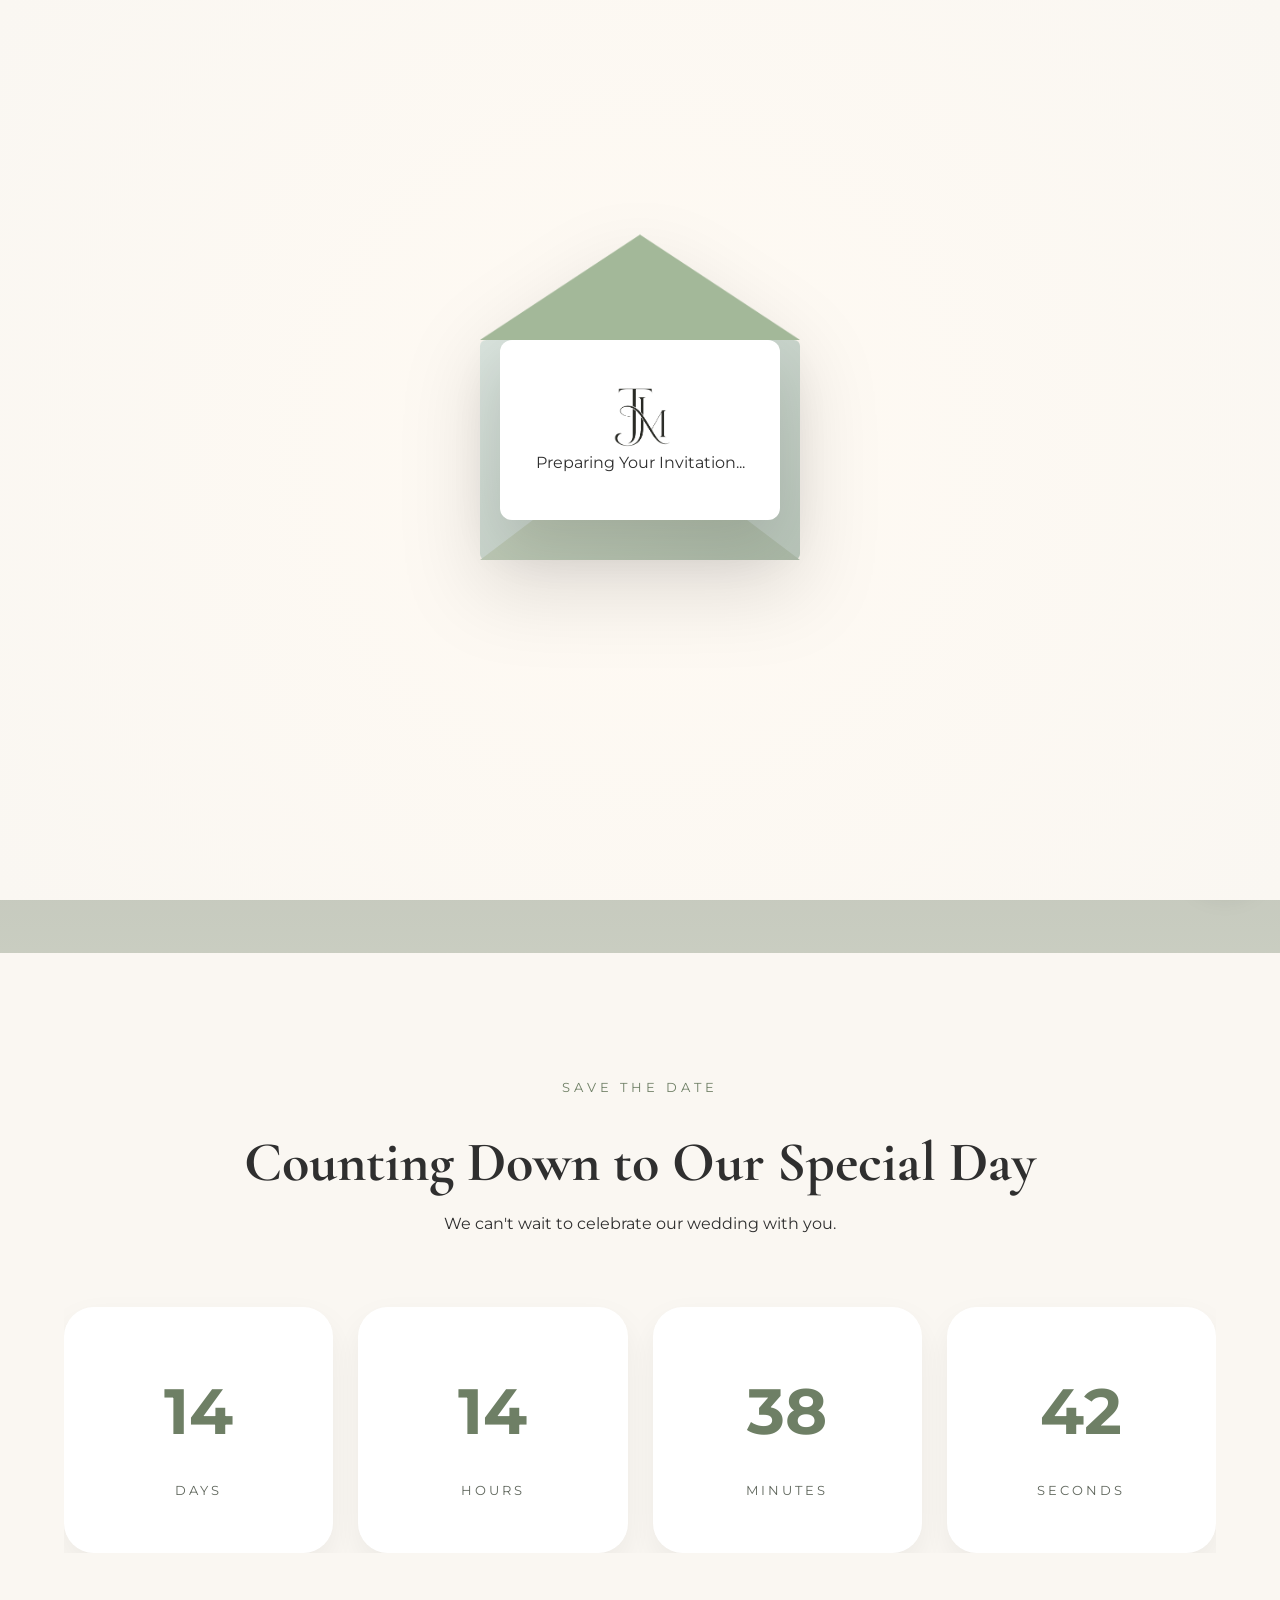
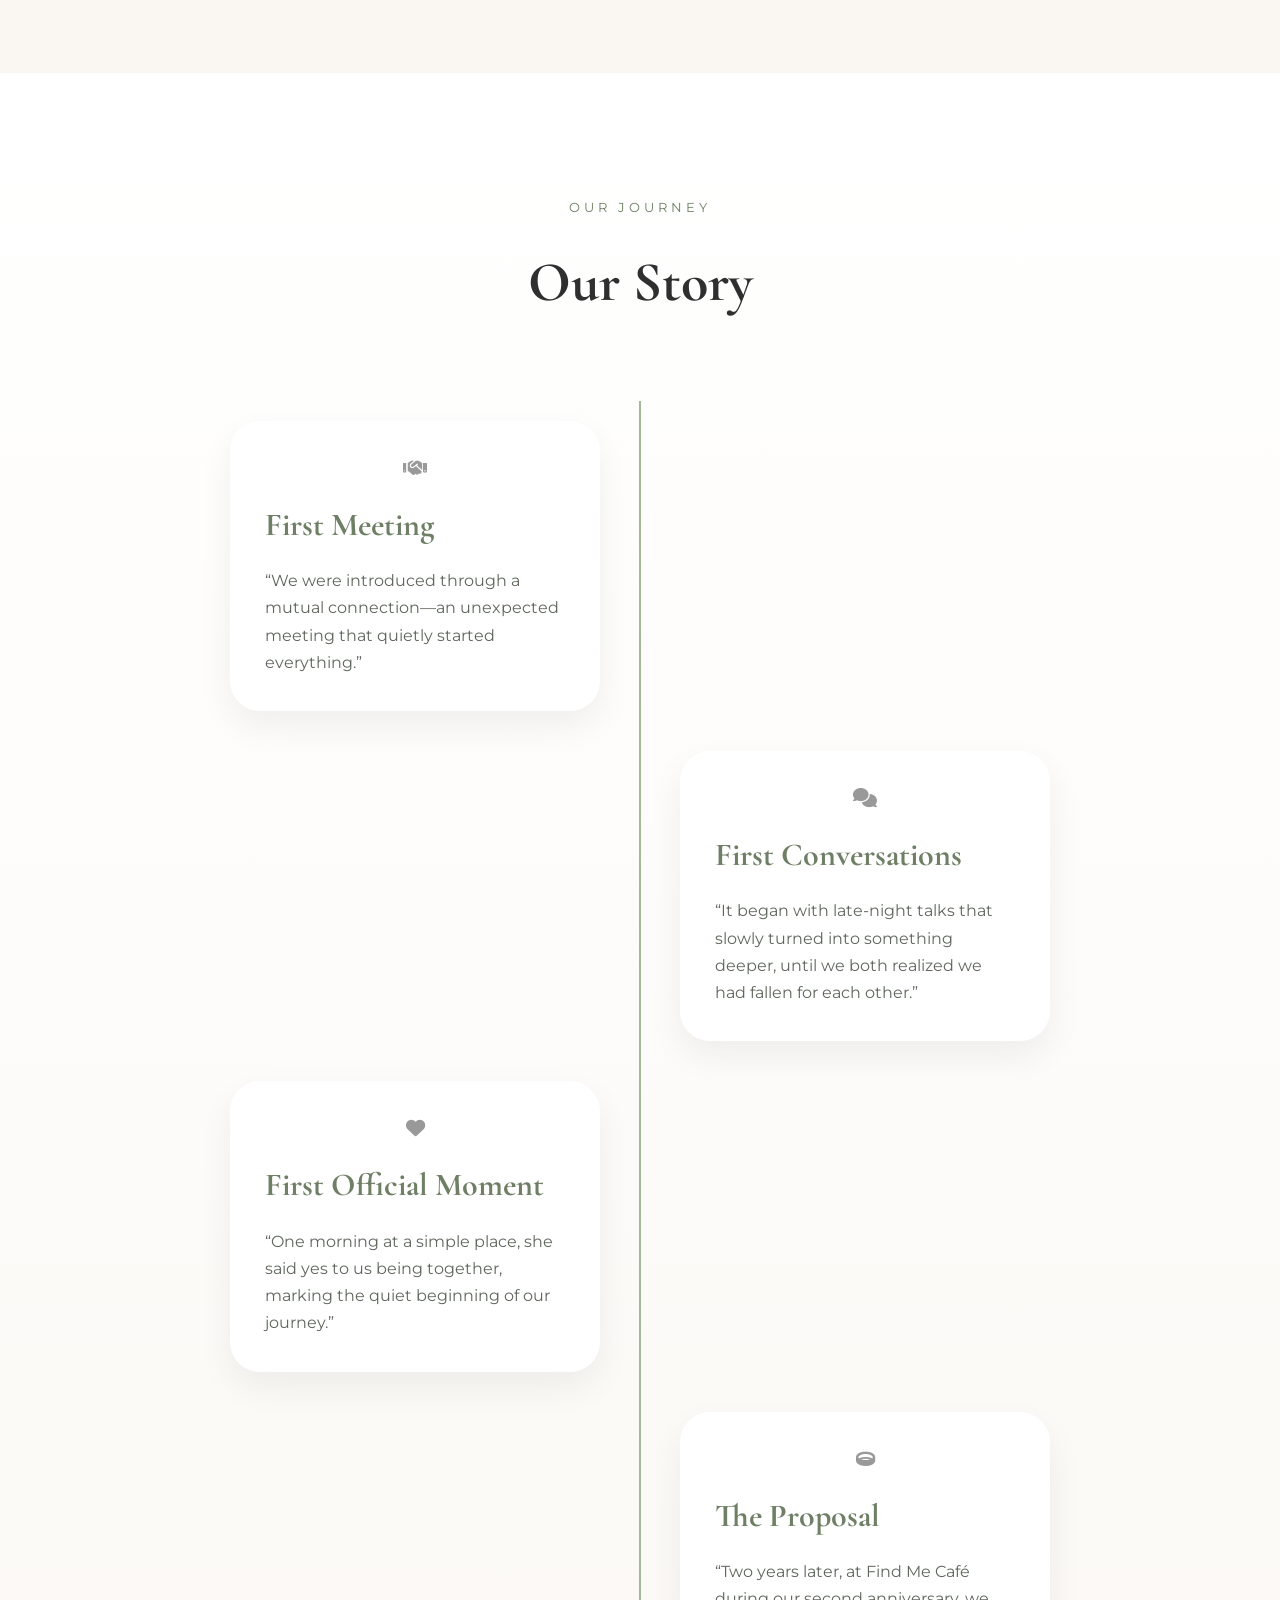
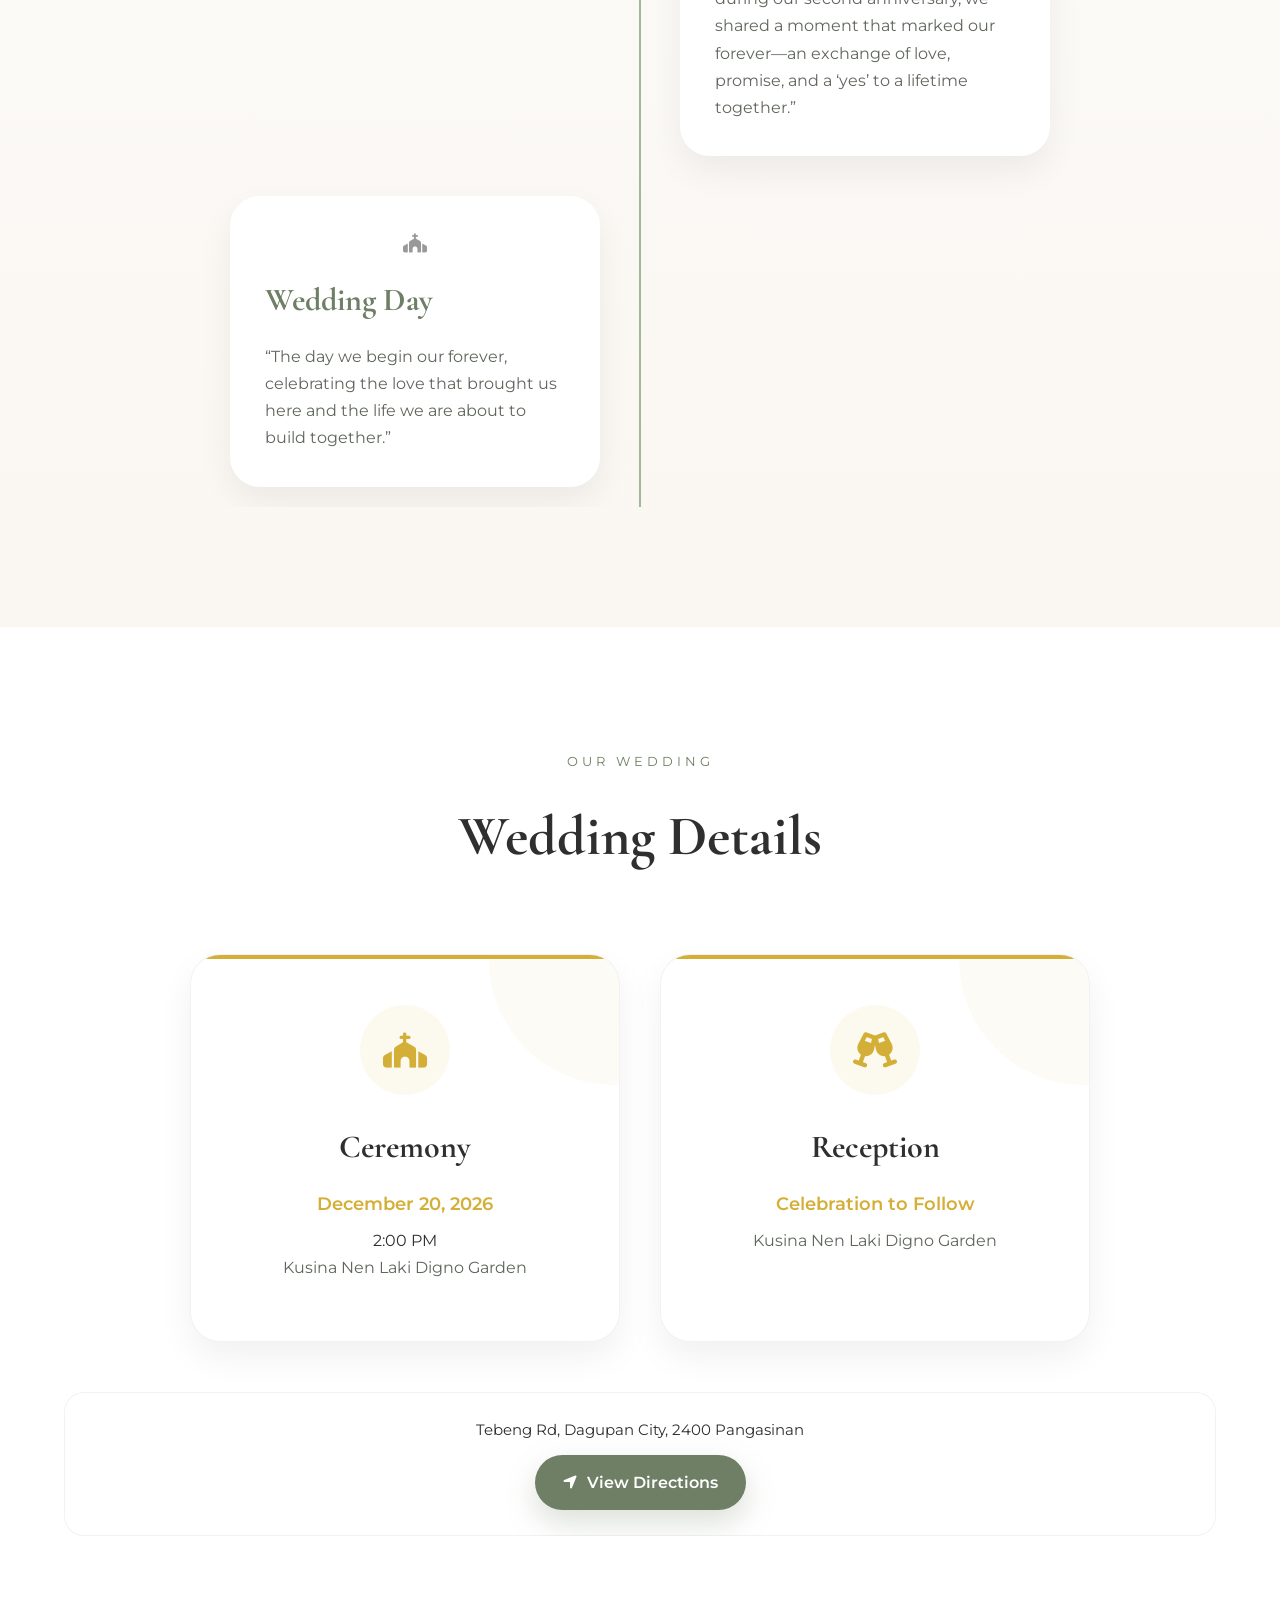
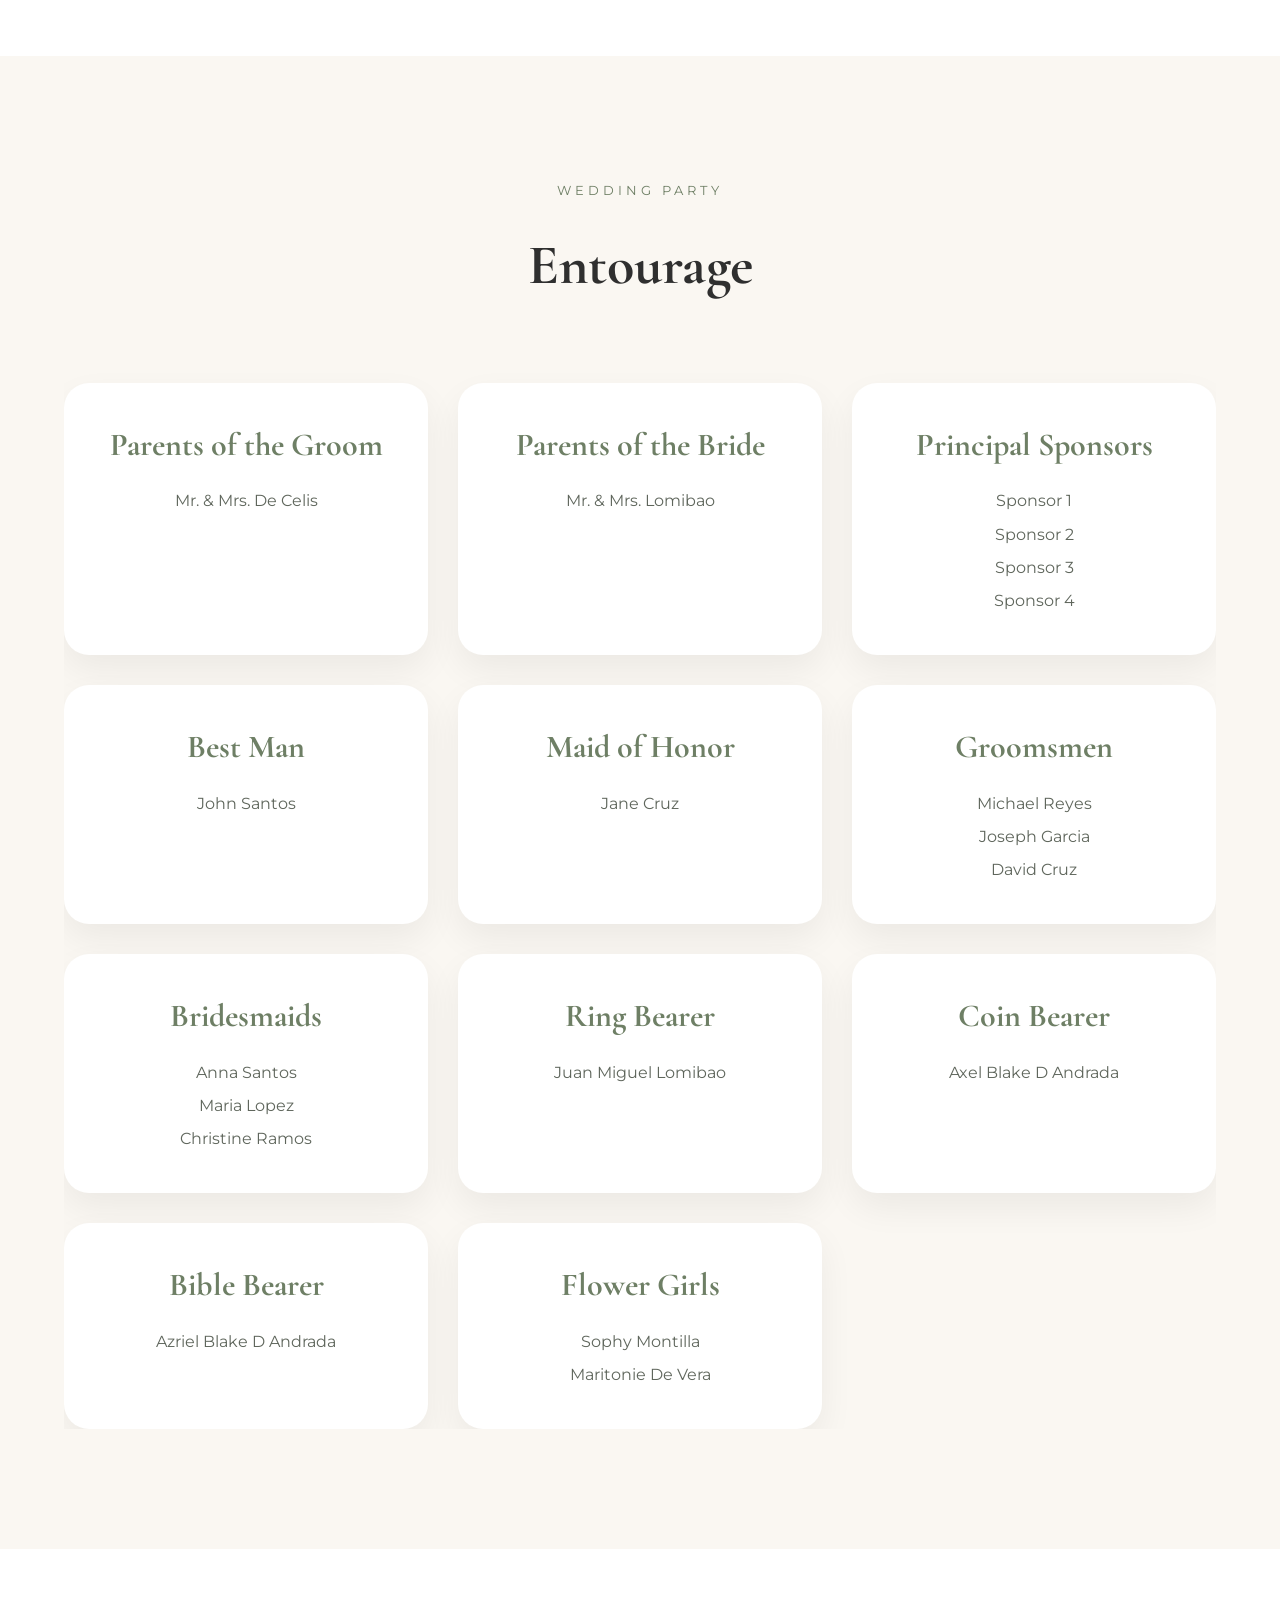
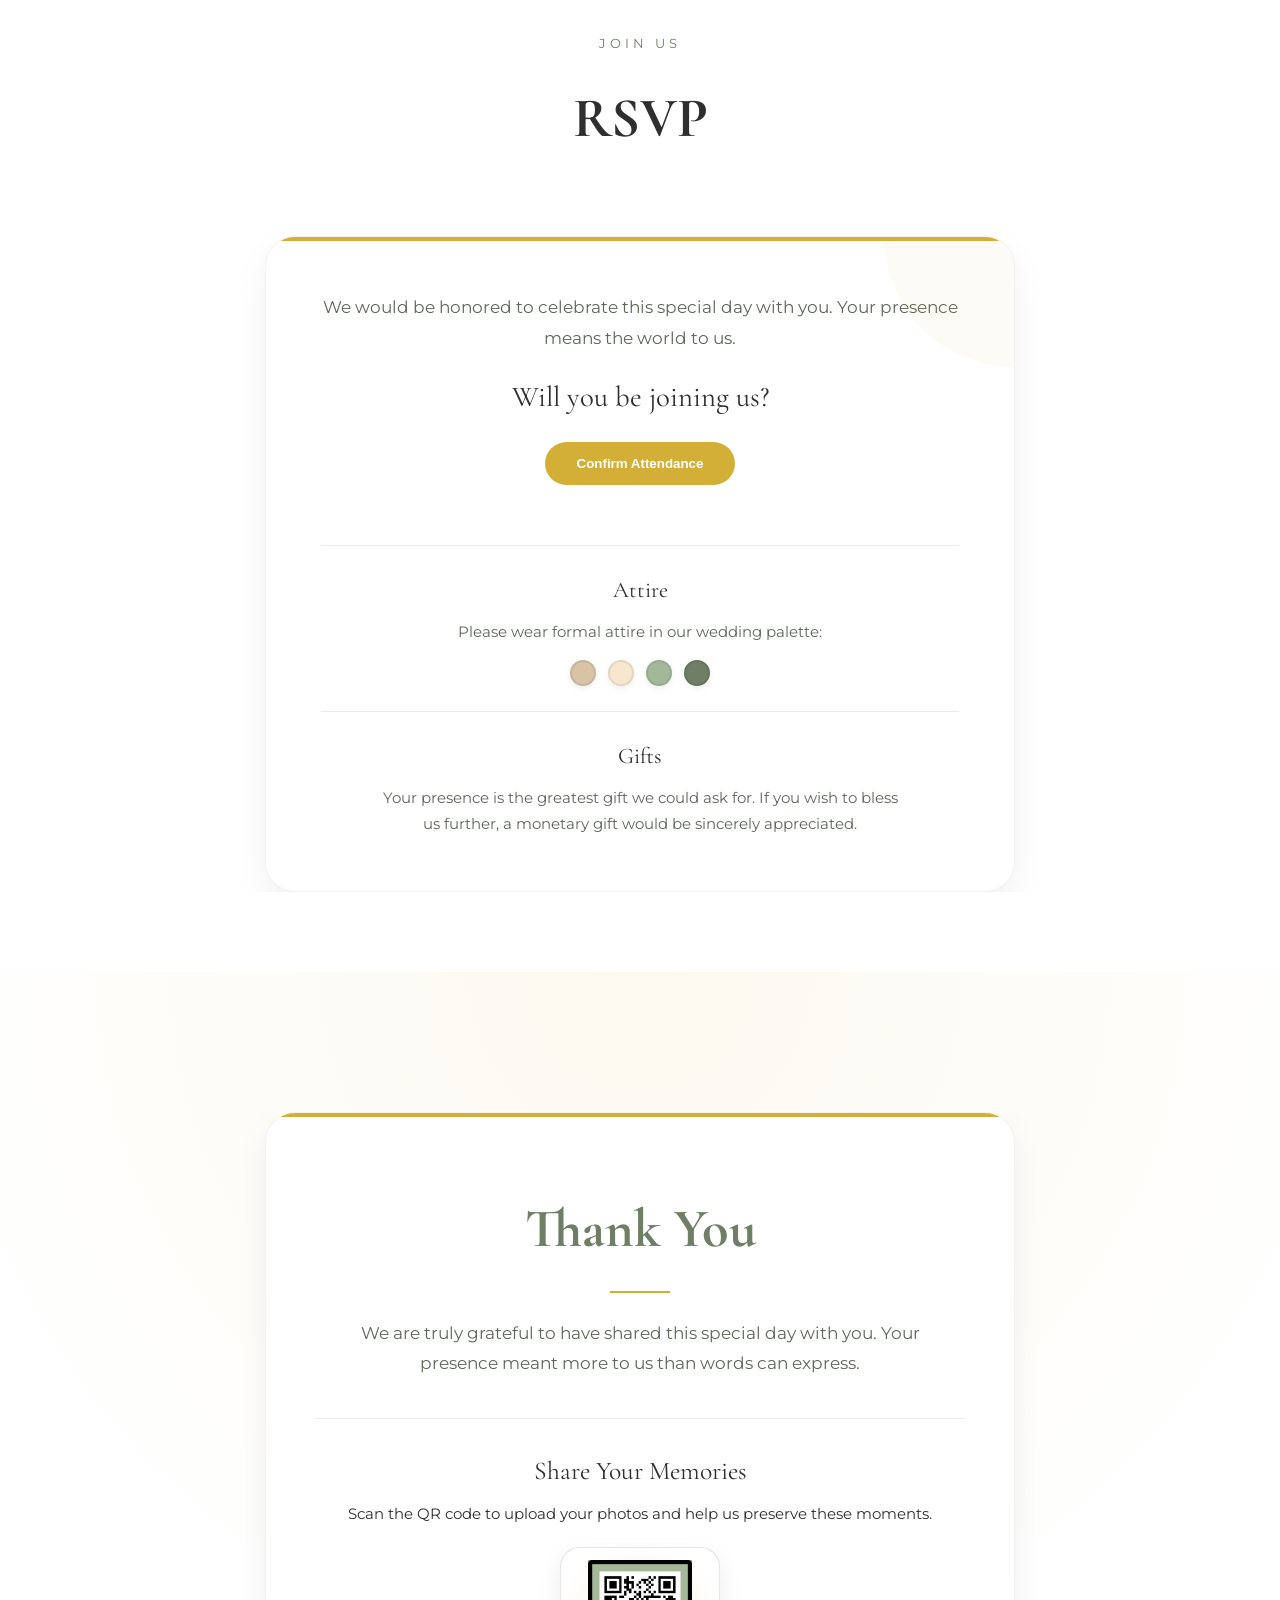
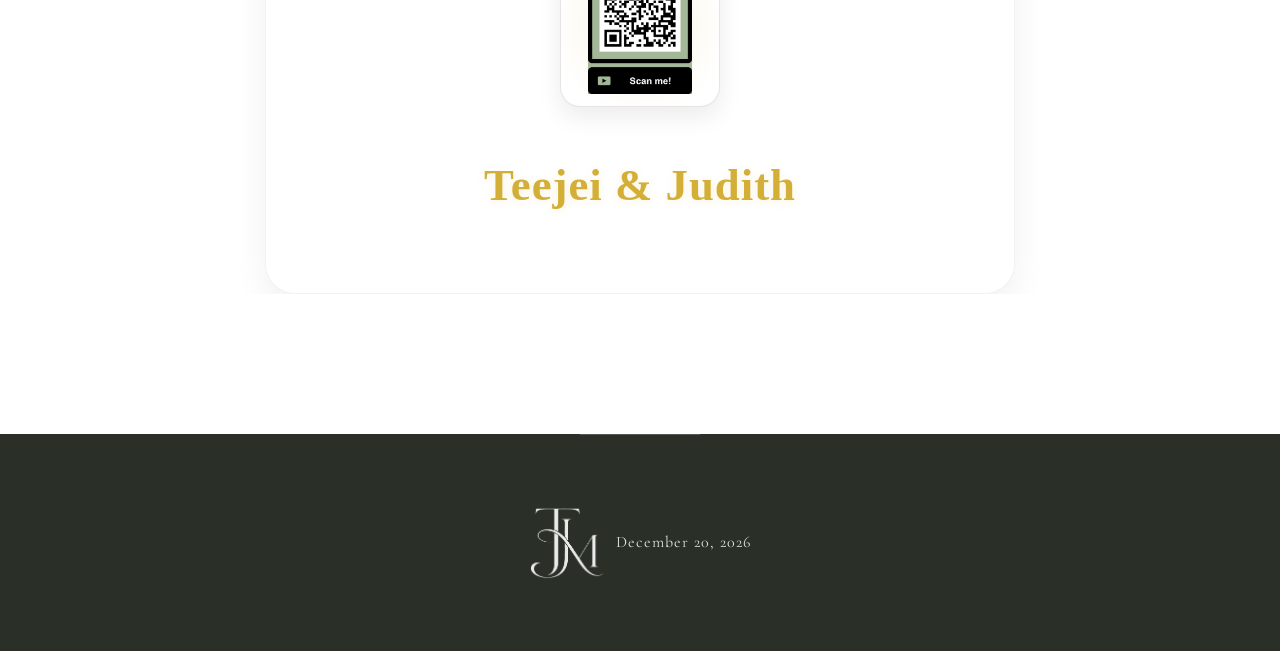
==== commit d0c2fac0: "diable wedd prog" ====
--- a/index.html
+++ b/index.html
@@ -26,11 +26,13 @@
         href="https://fonts.googleapis.com/css2?family=Cormorant+Garamond:wght@300;400;500;600;700&family=Montserrat:wght@300;400;500;600&display=swap"
         rel="stylesheet">
 
+    
     <link rel="stylesheet" href="https://cdnjs.cloudflare.com/ajax/libs/font-awesome/6.6.0/css/all.min.css">
 
     <link rel="stylesheet" href="https://unpkg.com/aos@2.3.4/dist/aos.css">
 
     <link rel="stylesheet" href="style.css">
+
 </head>
 
 <body>
@@ -454,7 +456,7 @@
     <!-- TIMELINE OF EVENTS -->
     <!-- ====================================== -->
 
-    <section id="timeline" class="section timeline-section">
+    <!-- <section id="timeline" class="section timeline-section">
 
         <div class="container">
 
@@ -584,7 +586,7 @@
 
         </div>
 
-    </section>
+    </section> -->
 
     <!-- ====================================== -->
     <!-- GETTING THERE -->
--- a/style.css
+++ b/style.css
@@ -1900,7 +1900,7 @@
     margin-top: 35px;
 }
 .cursive-signature{
-    font-family:'Great Vibes', cursive;
+    font-family:'Style Script', cursive;
     font-size:2.8rem;
     color:var(--gold);
 
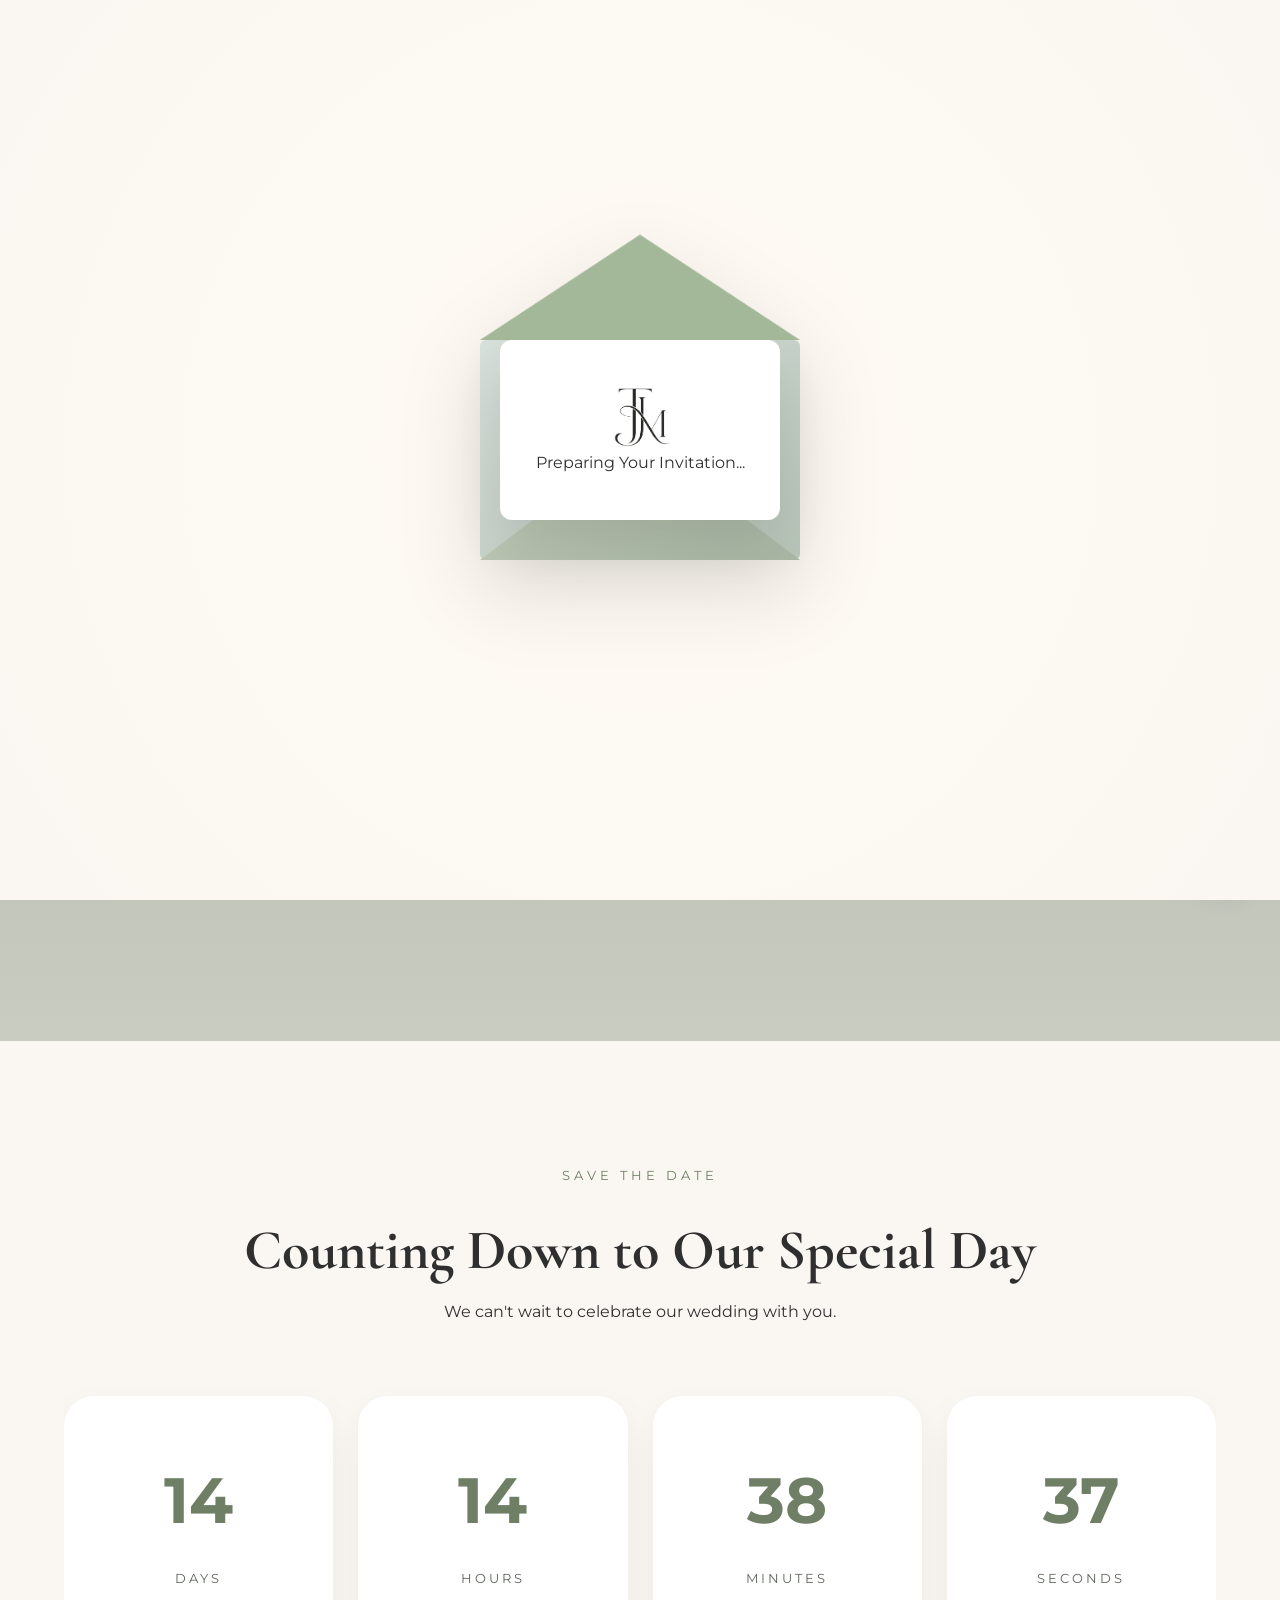
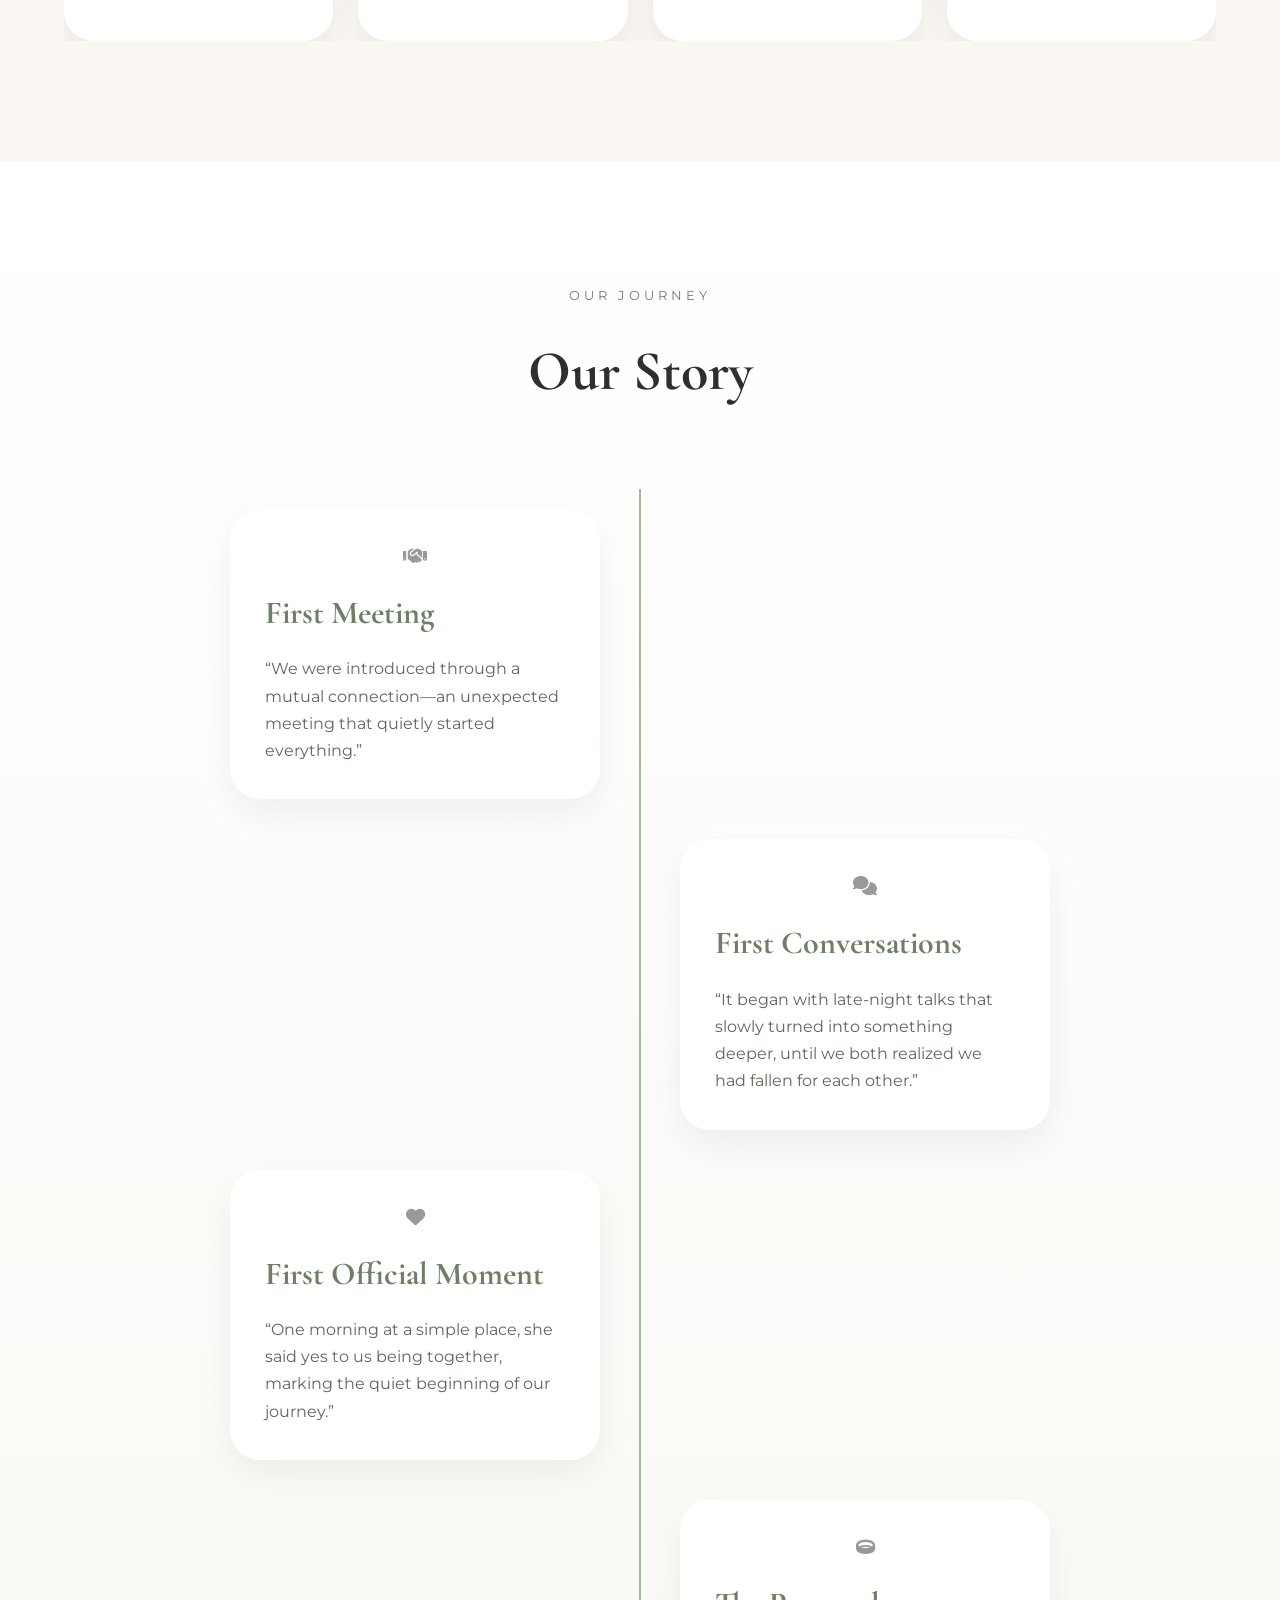
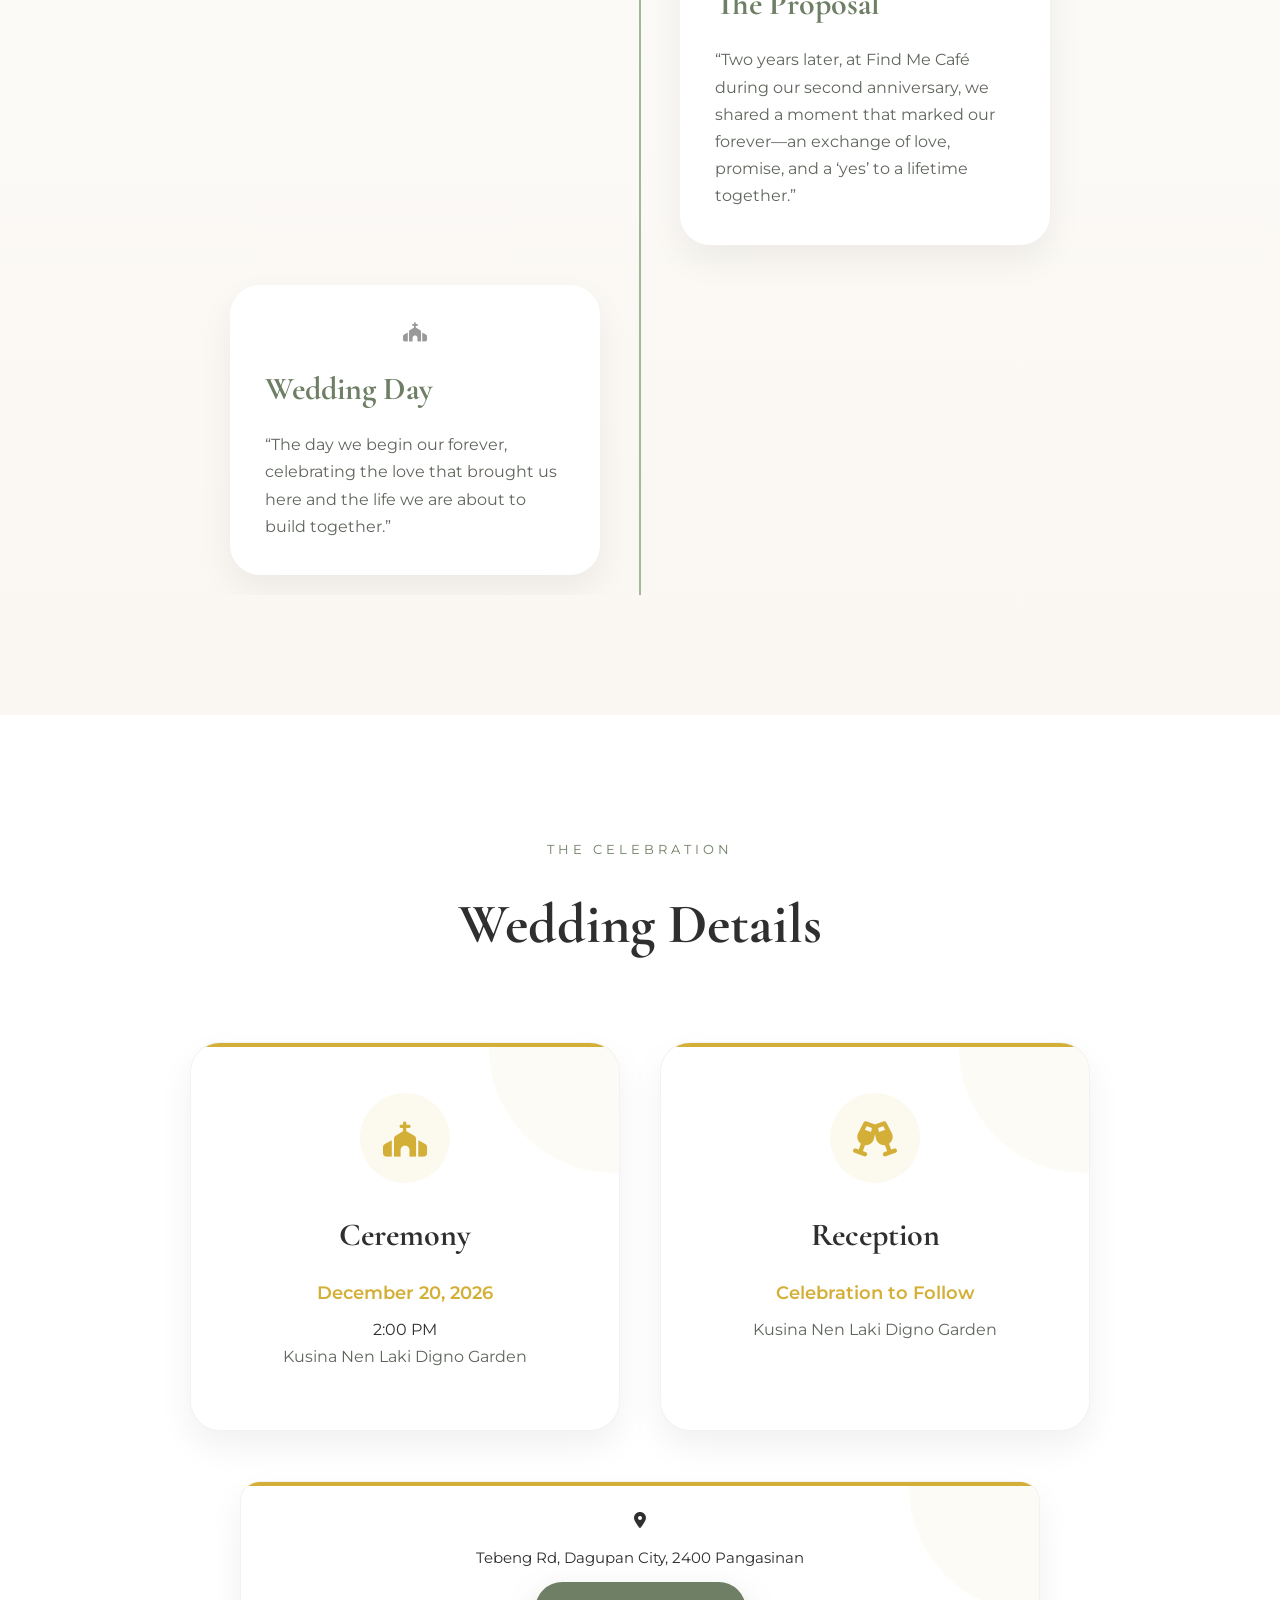
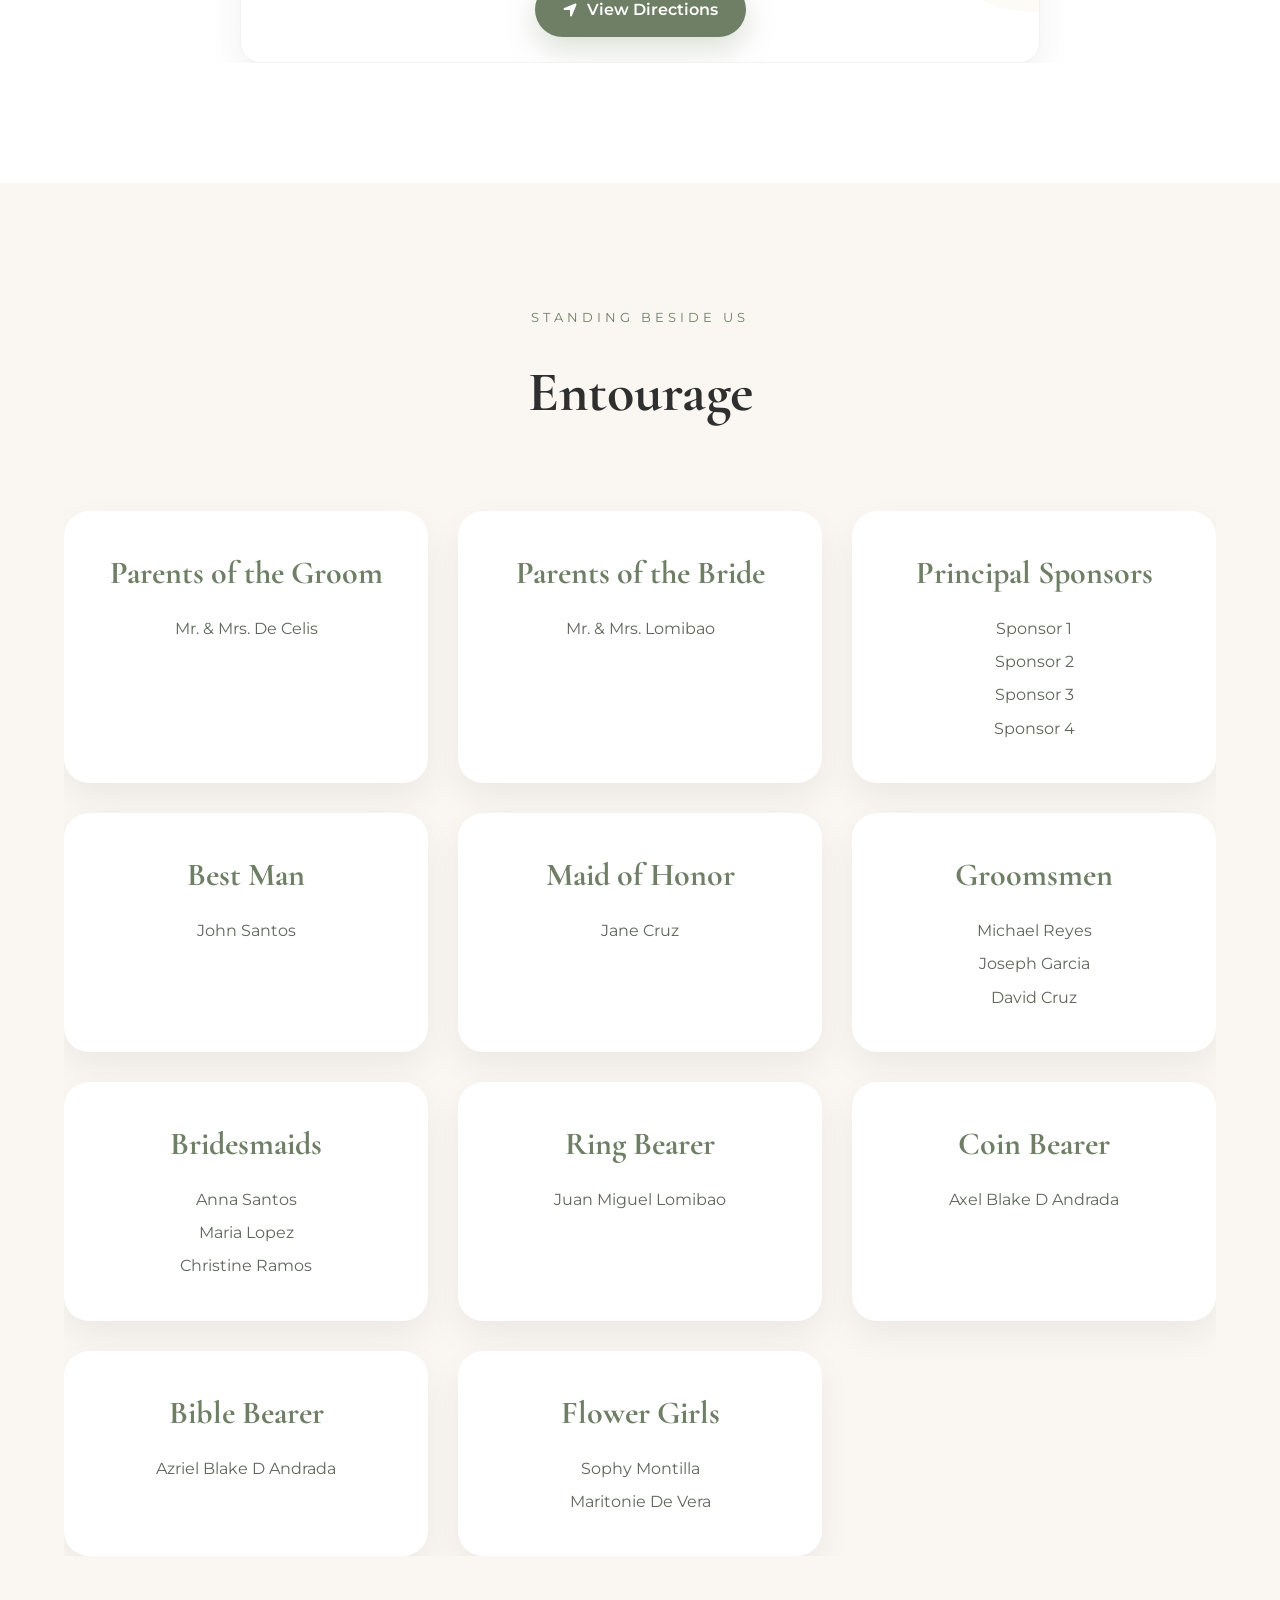
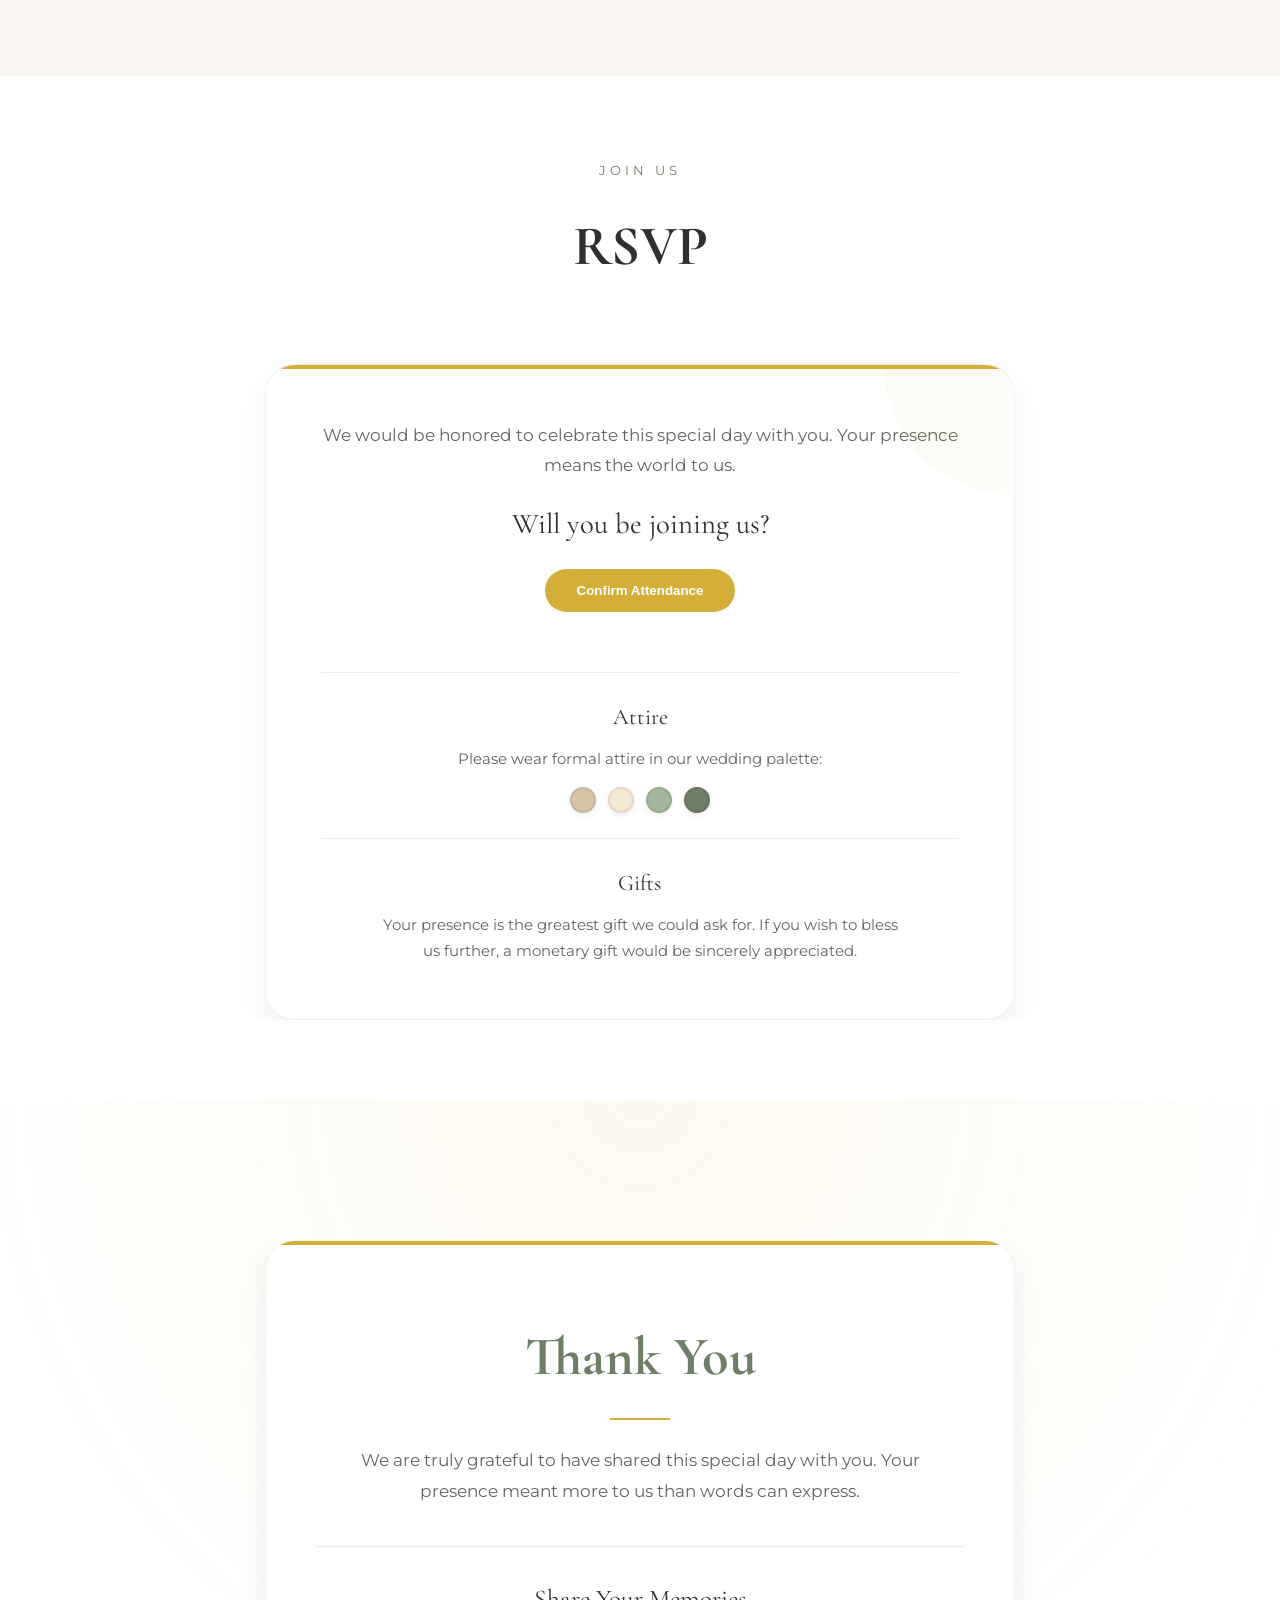
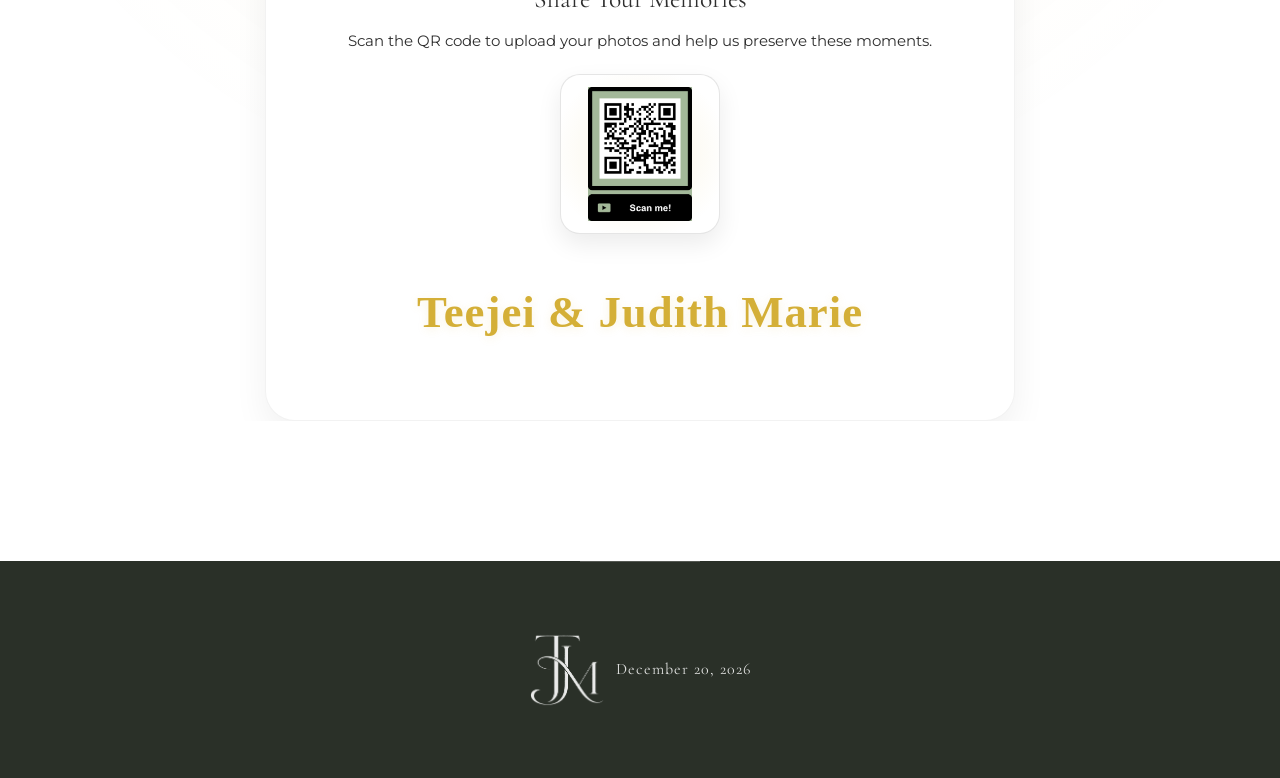
==== commit d4fbfba0: "refactor  bible verse" ====
--- a/index.html
+++ b/index.html
@@ -26,7 +26,7 @@
         href="https://fonts.googleapis.com/css2?family=Cormorant+Garamond:wght@300;400;500;600;700&family=Montserrat:wght@300;400;500;600&display=swap"
         rel="stylesheet">
 
-    
+
     <link rel="stylesheet" href="https://cdnjs.cloudflare.com/ajax/libs/font-awesome/6.6.0/css/all.min.css">
 
     <link rel="stylesheet" href="https://unpkg.com/aos@2.3.4/dist/aos.css">
@@ -181,9 +181,12 @@
                 <span class="bride-name">Judith Marie Lomibao</span>
             </h2>
             <p class="bible-verse">
-                “I have found the one whom my soul loves.”
+                “Love is patient; love is kind; love is not envious or boastful or arrogant or rude.<br>
+                It does not insist on its own way; it is not irritable or resentful; it does not rejoice in wrongdoing,
+                but rejoices in the truth.<br>
+                It bears all things, believes all things, hopes all things, endures all things.”
                 <br>
-                <span>— Song of Solomon 3:4</span>
+                <span>— 1 Corinthians 13:4–7</span>
             </p>
 
             <p class="hero-date">
@@ -378,7 +381,7 @@
         <div class="container">
 
             <div class="section-title" data-aos="fade-up">
-                <span class="subtitle">Our Wedding</span>
+                <span class="subtitle">The Celebration</span>
                 <h2>Wedding Details</h2>
                 <div class="title-divider"></div>
             </div>
@@ -424,6 +427,10 @@
 
             <!-- GLOBAL VIEW DIRECTION BUTTON (OUTSIDE CARDS) -->
             <div class="details-footer" data-aos="fade-up">
+
+                <div class="icon-circle">
+                    <i class="fa-solid fa-location-dot"></i>
+                </div>
 
                 <p class="venue-note">
                     Tebeng Rd, Dagupan City, 2400 Pangasinan
@@ -647,8 +654,8 @@
 
             <div class="section-title" data-aos="fade-up">
 
-                <span>Wedding Party</span>
-
+                <!-- <span>Wedding Party</span> -->
+                <span>Standing Beside Us</span>
                 <h2>
                     Entourage
                 </h2>
@@ -933,8 +940,8 @@
 
                 </div>
 
-                <h3 class="thankyou-signature cursive-signature" >
-                    Teejei & Judith
+                <h3 class="thankyou-signature cursive-signature">
+                    Teejei & Judith Marie
                 </h3>
 
             </div>
@@ -972,18 +979,18 @@
 
     <div id="qrModal" class="qr-modal">
 
-    <div class="qr-modal-content">
-
-        <button class="qr-close">&times;</button>
-
-        <img src="assets/qr-code.png" alt="QR Code Large View">
-
-        <p>Scan to upload your wedding photos</p>
+        <div class="qr-modal-content">
+
+            <button class="qr-close">&times;</button>
+
+            <img src="assets/qr-code.png" alt="QR Code Large View">
+
+            <p>Scan to upload your wedding photos</p>
+
+        </div>
 
     </div>
 
-</div>
-
 </body>
 
 </html>
--- a/style.css
+++ b/style.css
@@ -933,25 +933,68 @@
 
 /* FOOTER */
 .details-footer {
-    margin-top: 50px;
+    margin: 60px auto 0;
+    max-width: 800px;
+
+    background: #fff;
+    border-radius: var(--radius-lg);
+    padding: 40px 35px;
+
     text-align: center;
     display: flex;
     flex-direction: column;
     align-items: center;
-    gap: 12px;
-
-    padding: 25px 20px;
-    border-radius: 20px;
-    background: rgba(255, 255, 255, .6);
+    gap: 14px;
+
+    position: relative;
+    overflow: hidden;
+
     border: 1px solid rgba(0, 0, 0, .05);
-    backdrop-filter: blur(10px);
+    box-shadow: var(--shadow-soft);
+
+    transition: all .45s ease;
+}
+
+/* Gold Accent */
+.details-footer::before {
+    content: "";
+    position: absolute;
+    top: 0;
+    left: 0;
+    width: 100%;
+    height: 4px;
+    background: var(--gold);
+}
+
+/* Decorative Glow */
+.details-footer::after {
+    content: "";
+    position: absolute;
+    width: 250px;
+    height: 250px;
+    border-radius: 50%;
+    background: rgba(212, 175, 55, .05);
+    top: -120px;
+    right: -120px;
+    transition: .5s ease;
+}
+
+.details-footer:hover {
+    transform: translateY(-6px);
+    box-shadow: var(--shadow-hover);
+}
+
+.details-footer:hover::after {
+    transform: scale(1.2);
 }
 
 .details-footer .venue-note {
     font-size: .95rem;
     color: var(--text-muted);
-    max-width: 500px;
-    line-height: 1.6;
+    line-height: 1.8;
+    max-width: 600px;
+    position: relative;
+    z-index: 2;
 }
 
 /* ==========================================================
@@ -1115,6 +1158,24 @@
     line-height: 1.6;
 }
 
+/* ICON */
+.detail-footer .icon-circle {
+    width: 90px;
+    height: 90px;
+    margin: 0 auto 25px;
+    border-radius: 50%;
+    display: flex;
+    align-items: center;
+    justify-content: center;
+    background: rgba(212, 175, 55, .08);
+}
+
+.detail-footer .icon-circle i {
+    font-size: 2.2rem;
+    color: var(--gold);
+    margin: 0;
+}
+
 /* ==========================================================
    EVENT TIMELINE
 ========================================================== */
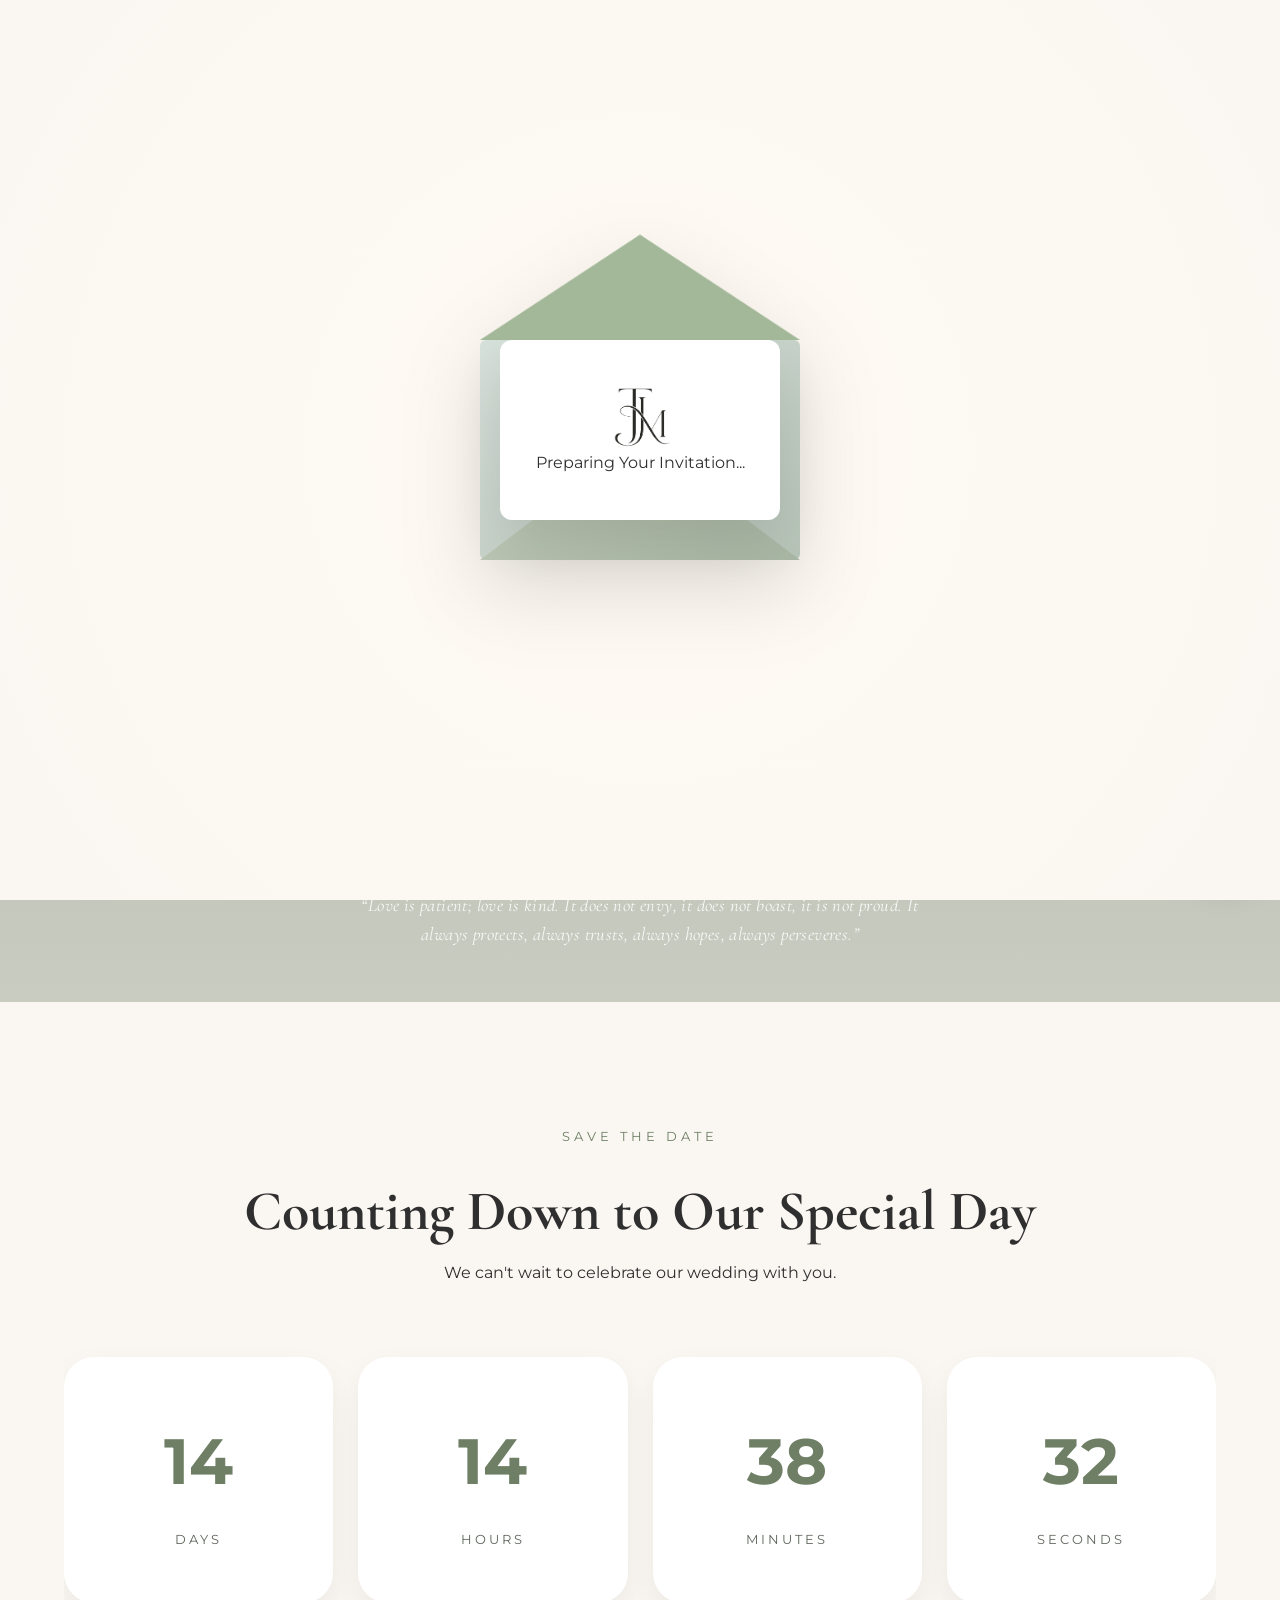
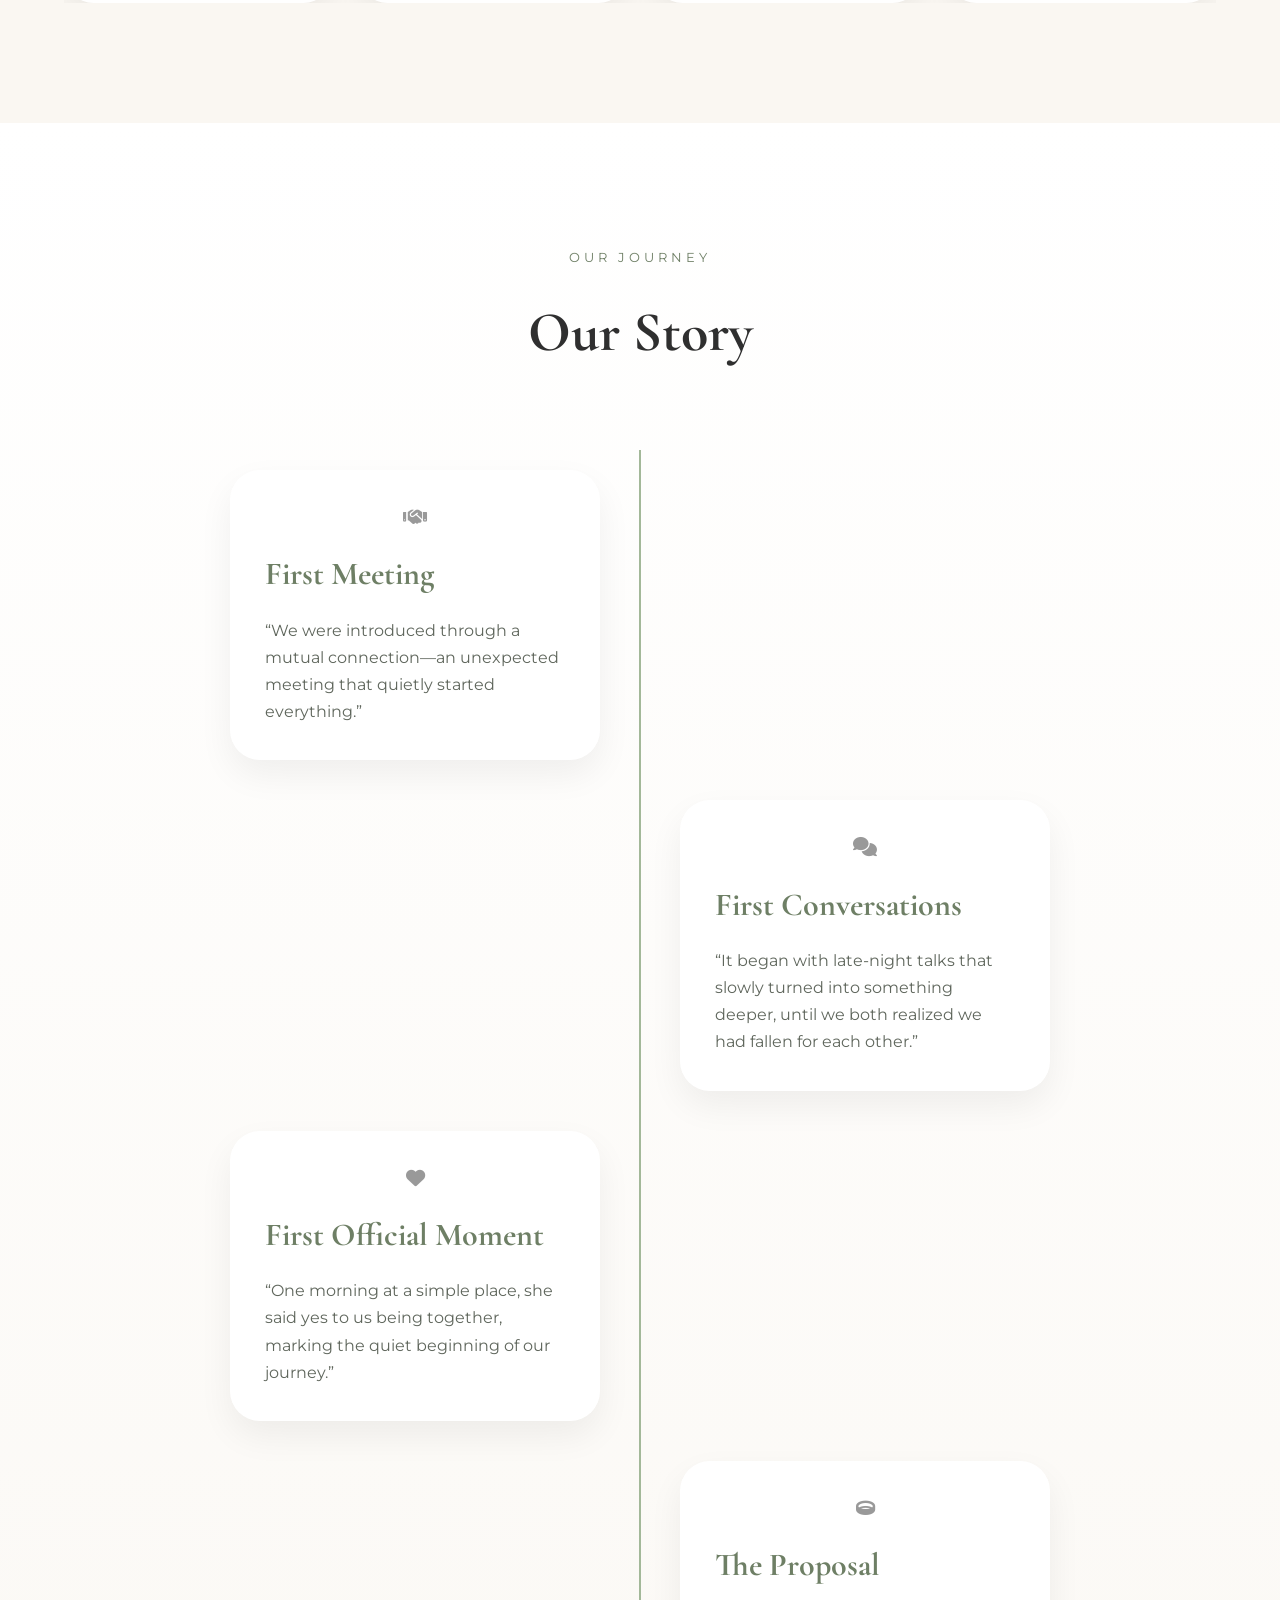
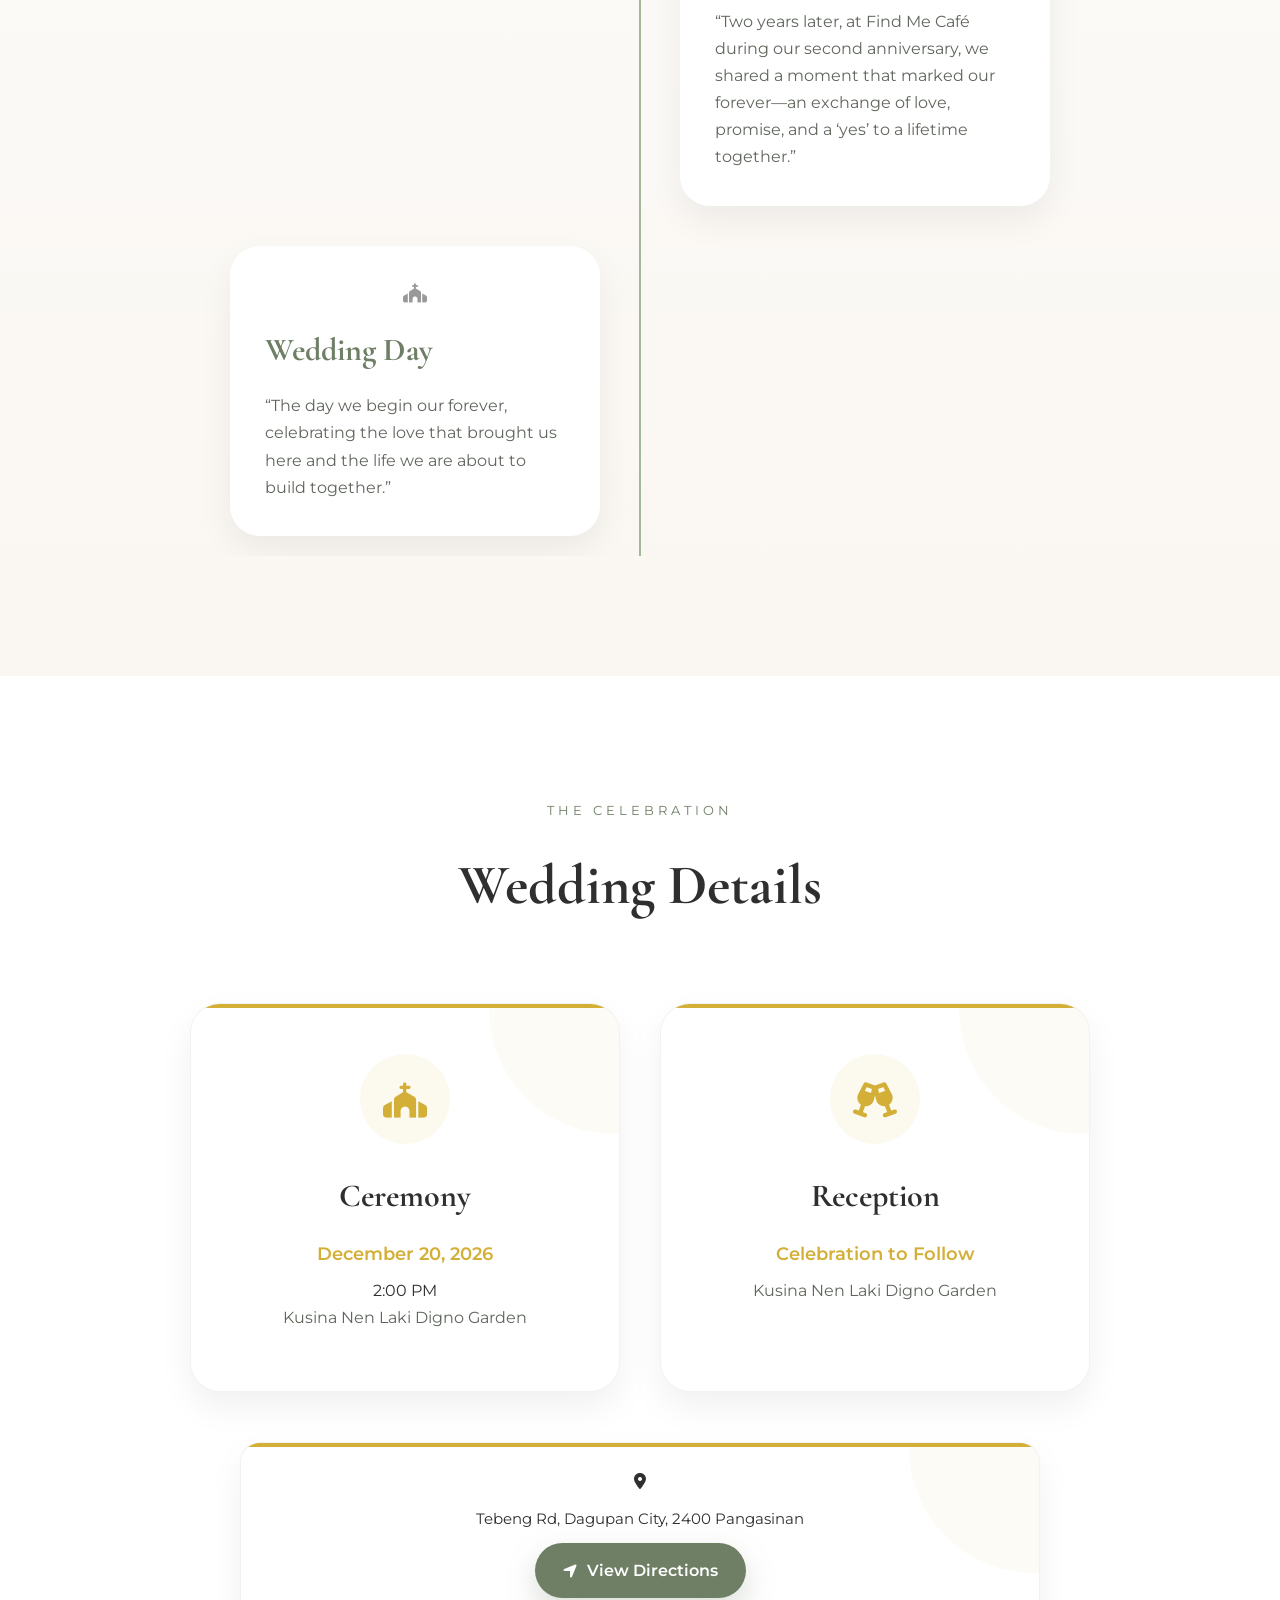
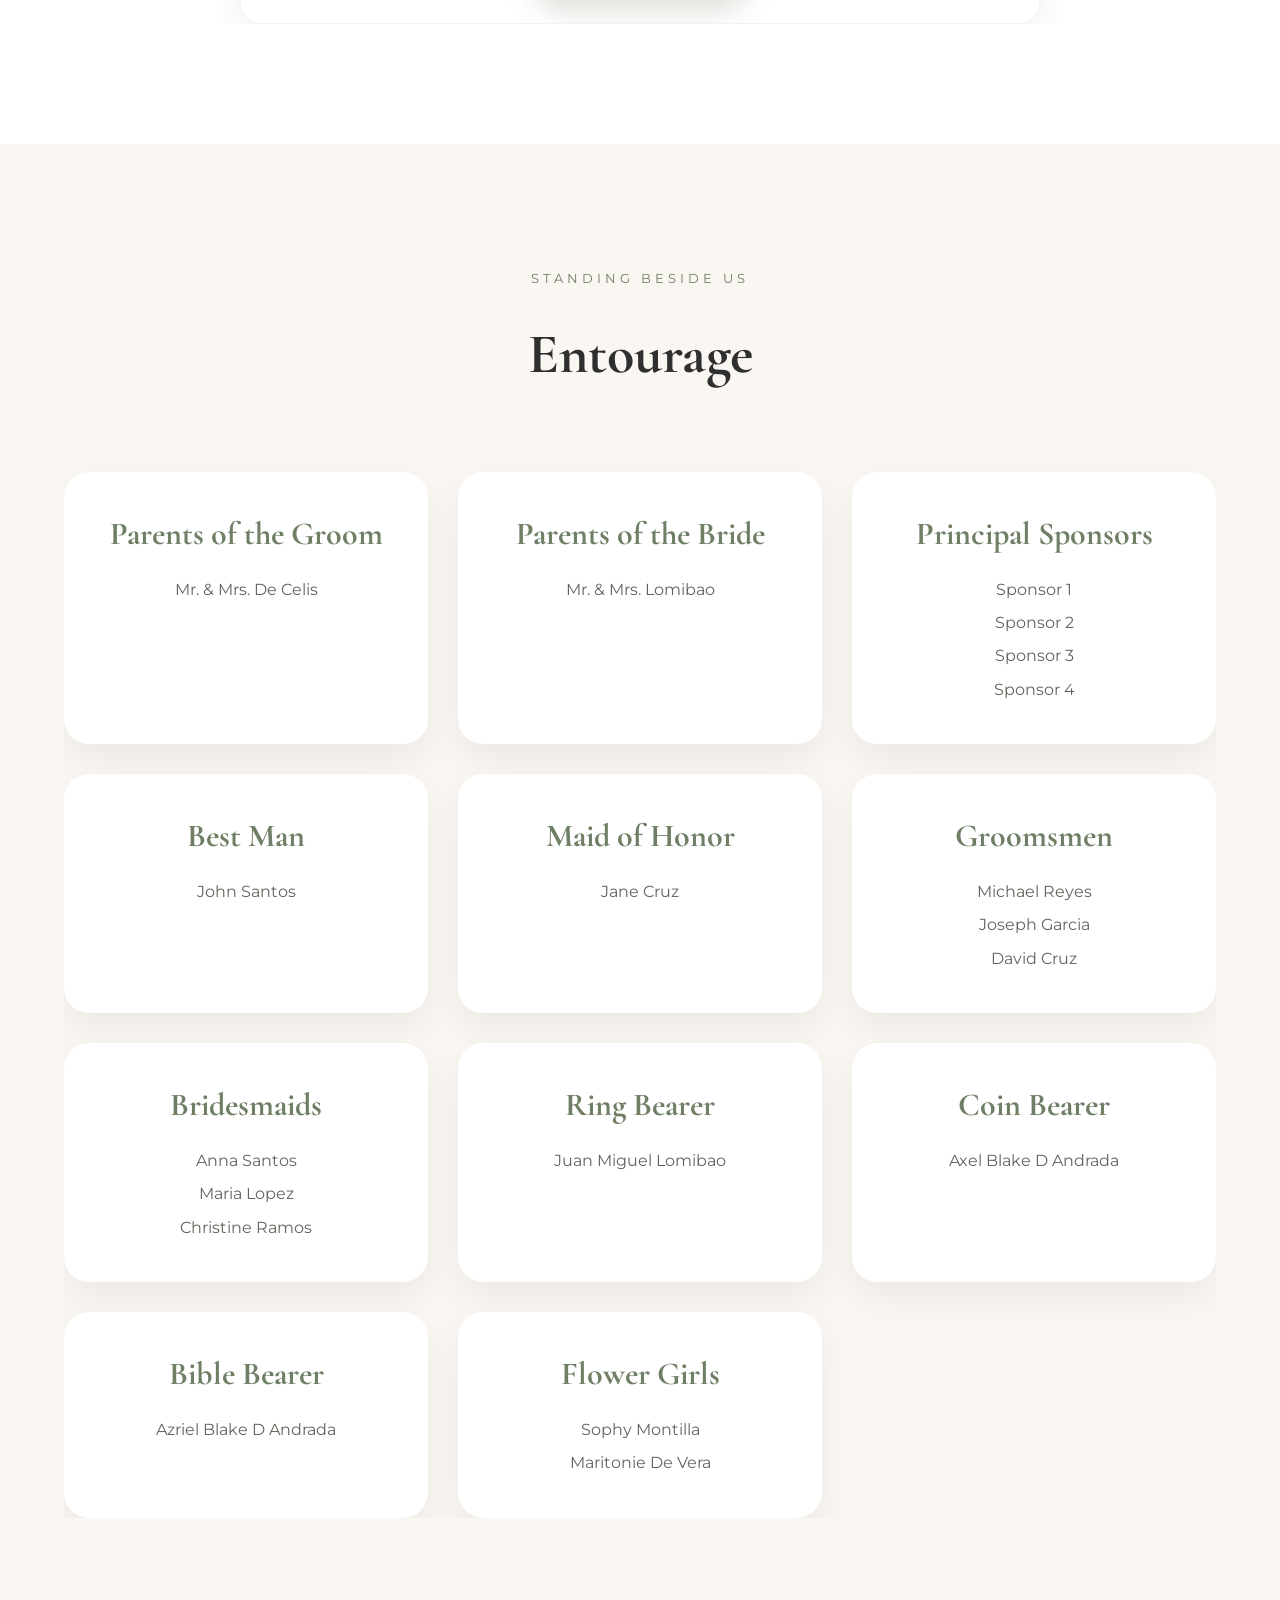
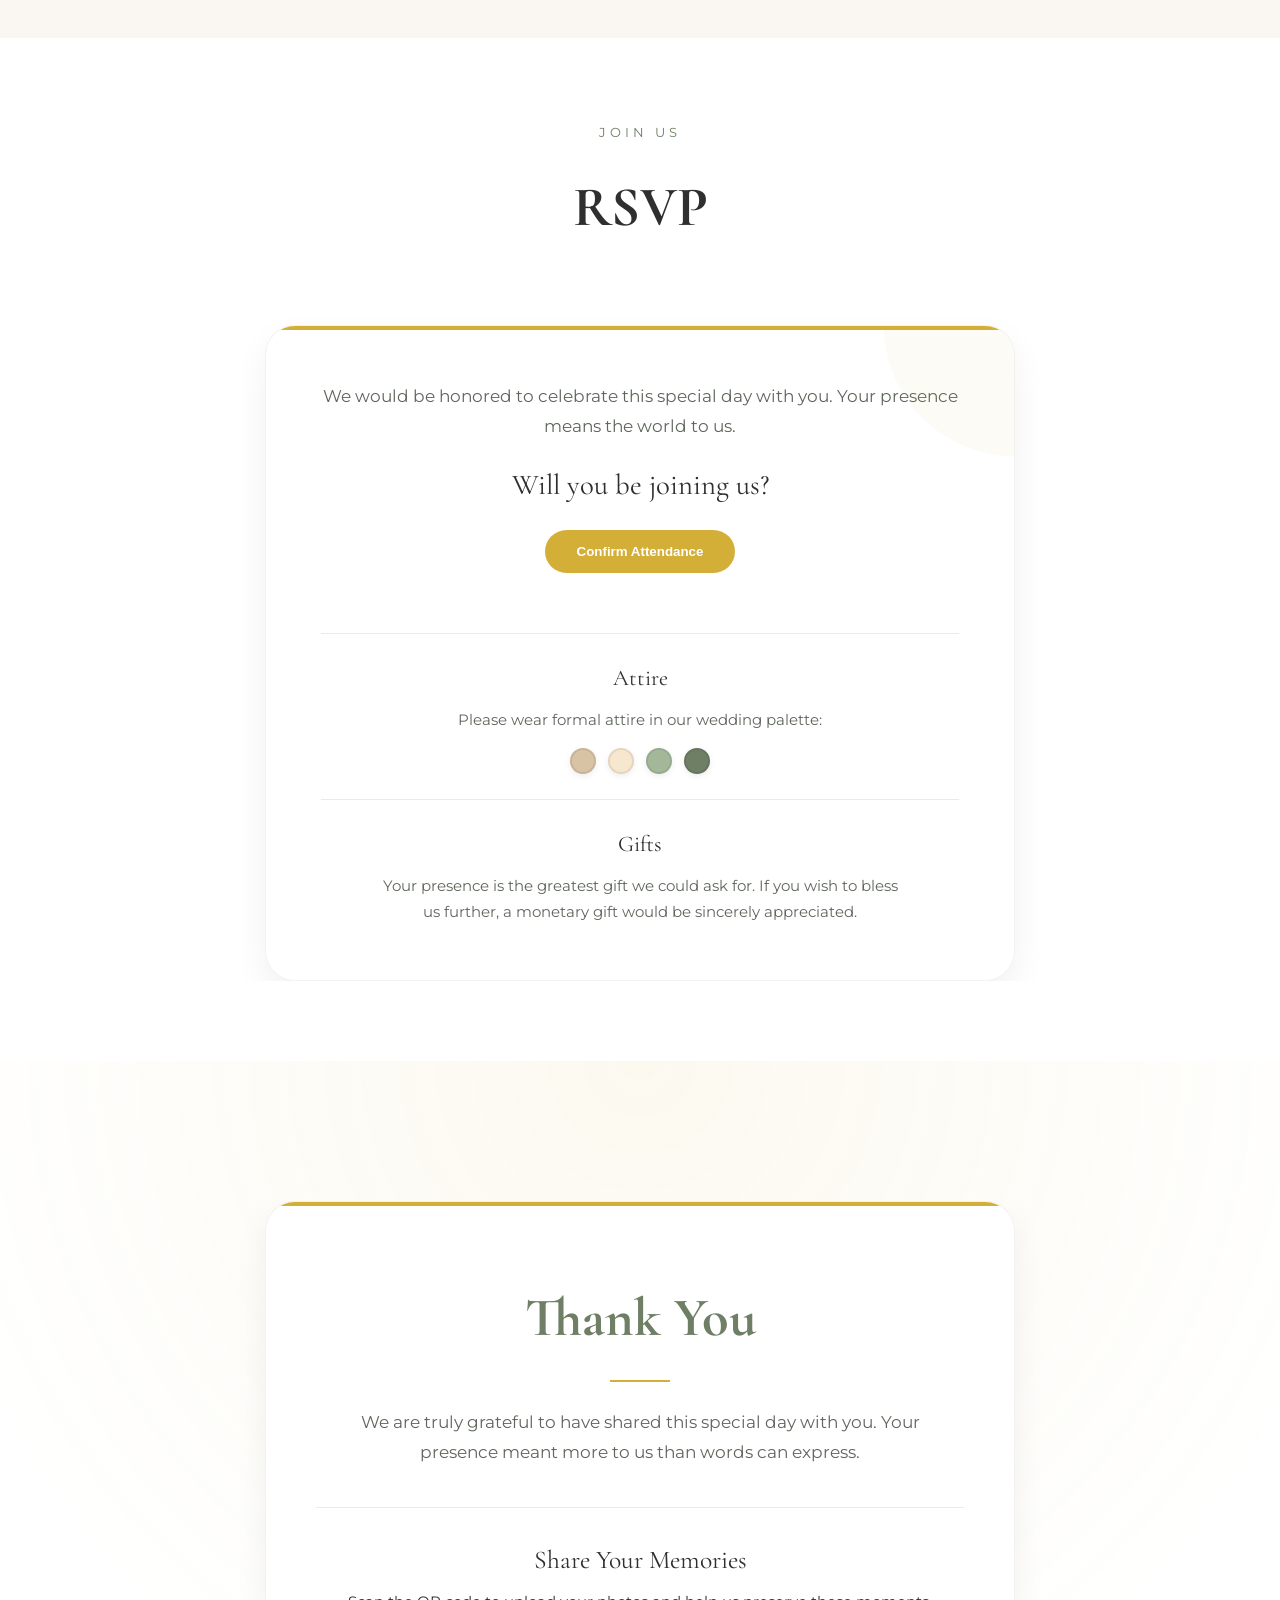
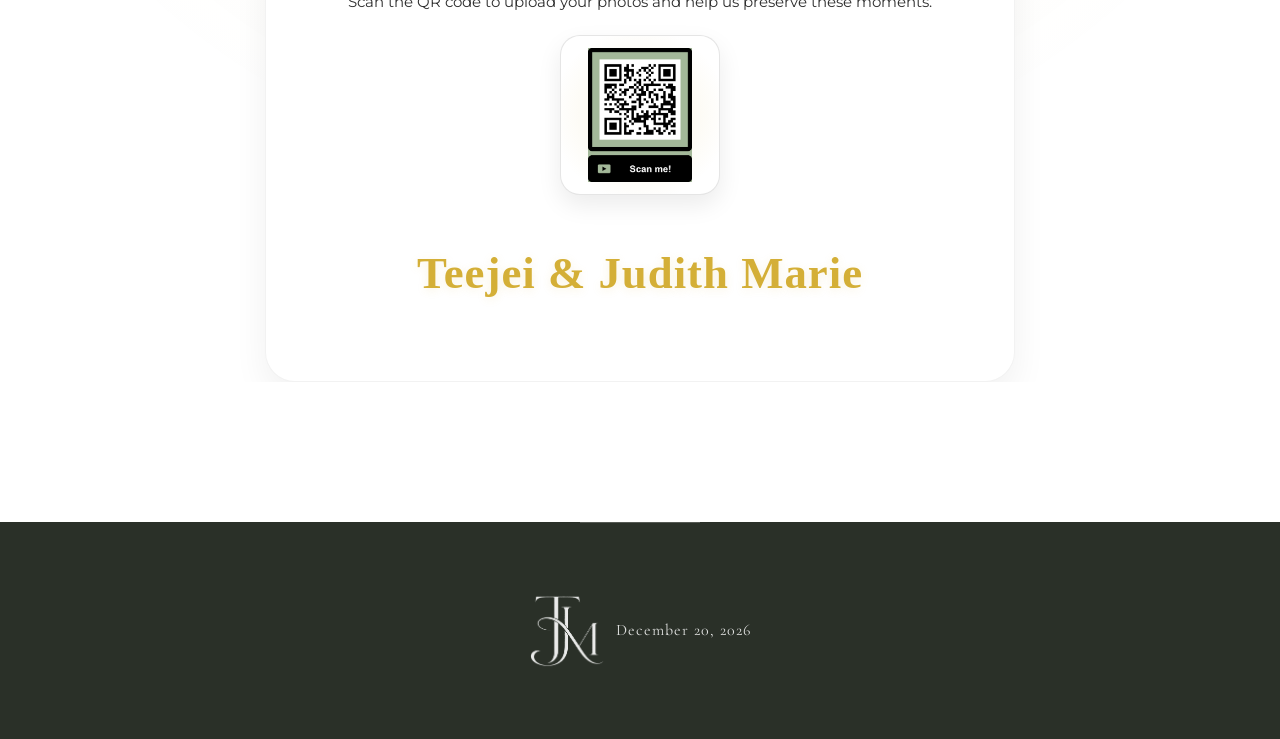
==== commit 25d4cc78: "a" ====
--- a/index.html
+++ b/index.html
@@ -180,26 +180,21 @@
                 <span class="ampersand">&</span>
                 <span class="bride-name">Judith Marie Lomibao</span>
             </h2>
+            <p class="hero-date">
+                December 20, 2026
+            </p>
+
+            <a href="#countdown" class="btn-primary">
+                Open Invitation
+            </a>
+
             <p class="bible-verse">
-                “Love is patient; love is kind; love is not envious or boastful or arrogant or rude.<br>
-                It does not insist on its own way; it is not irritable or resentful; it does not rejoice in wrongdoing,
-                but rejoices in the truth.<br>
-                It bears all things, believes all things, hopes all things, endures all things.”
+                “Love is patient; love is kind. It does not envy, it does not boast,
+                it is not proud. It always protects, always trusts, always hopes,
+                always perseveres.”
                 <br>
                 <span>— 1 Corinthians 13:4–7</span>
             </p>
-
-            <p class="hero-date">
-
-                December 20, 2026
-
-            </p>
-
-            <a href="#countdown" class="btn-primary">
-
-                Open Invitation
-
-            </a>
 
         </div>
 
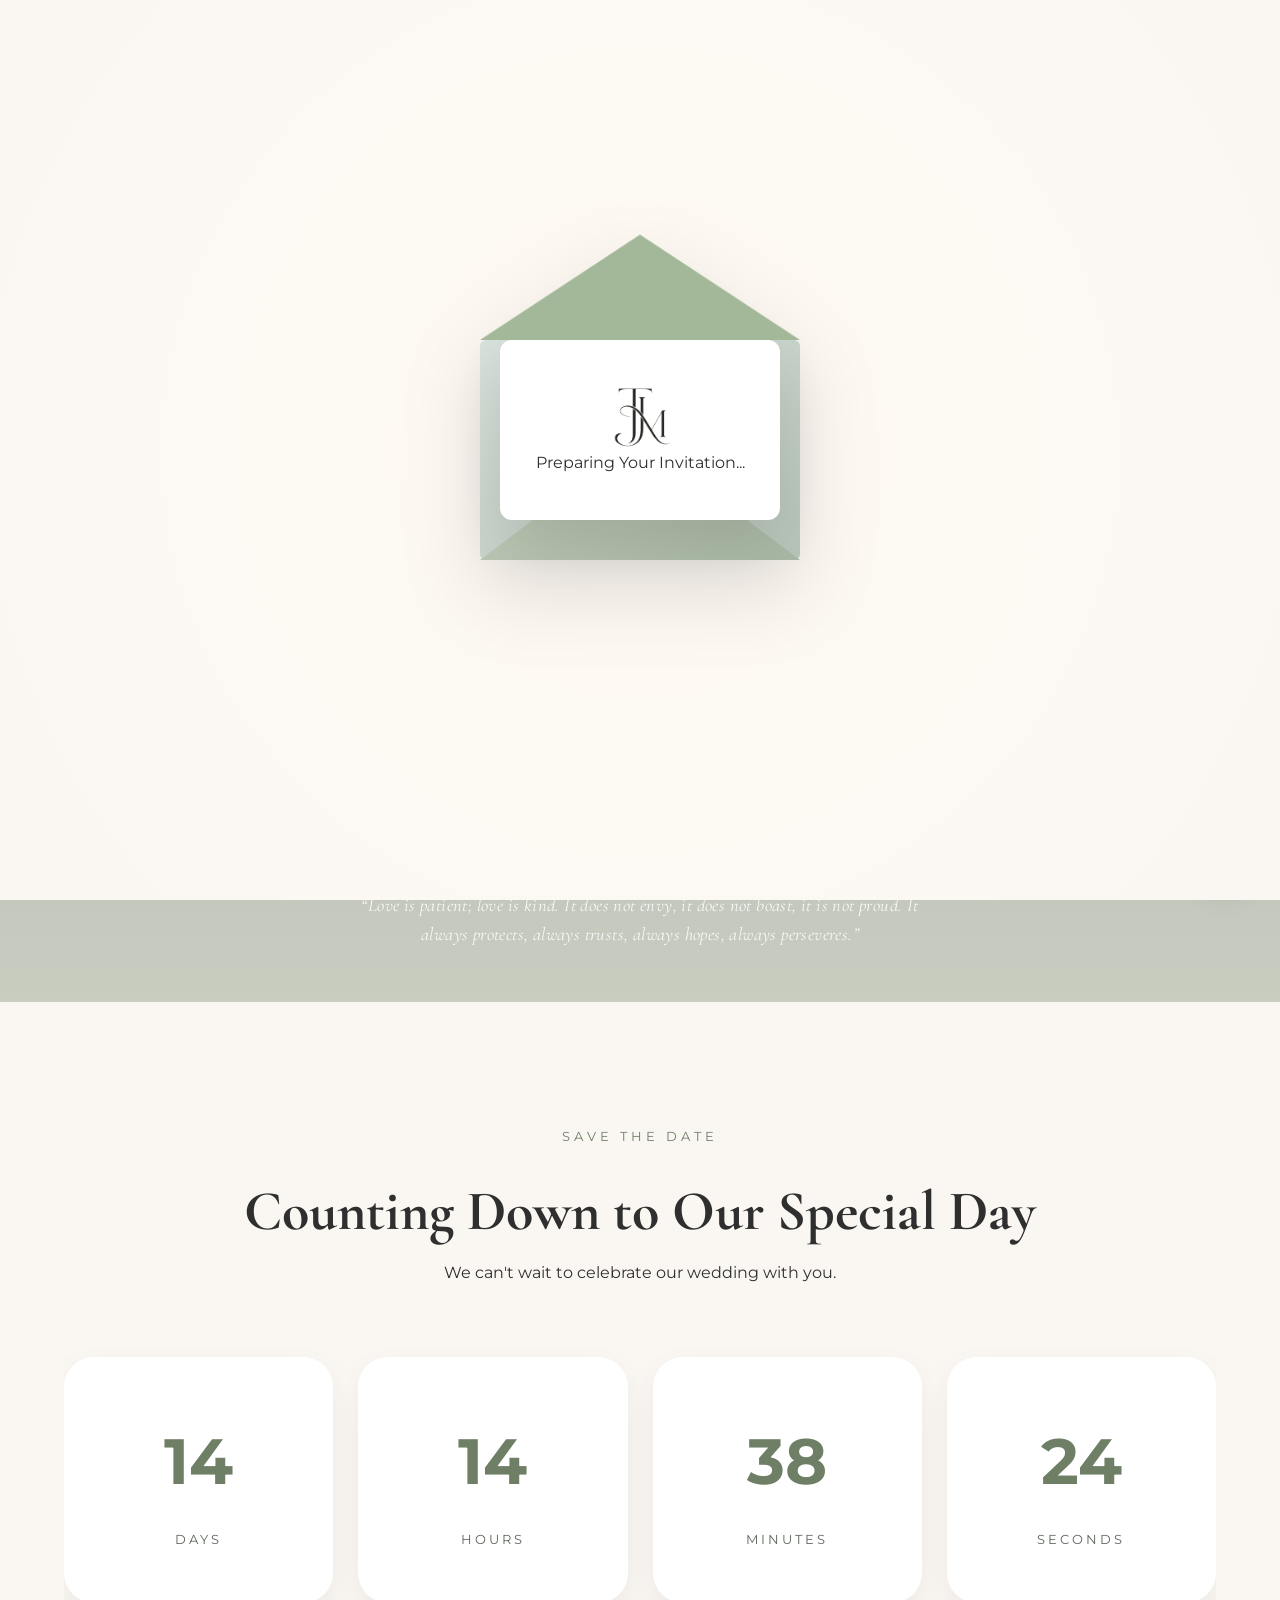
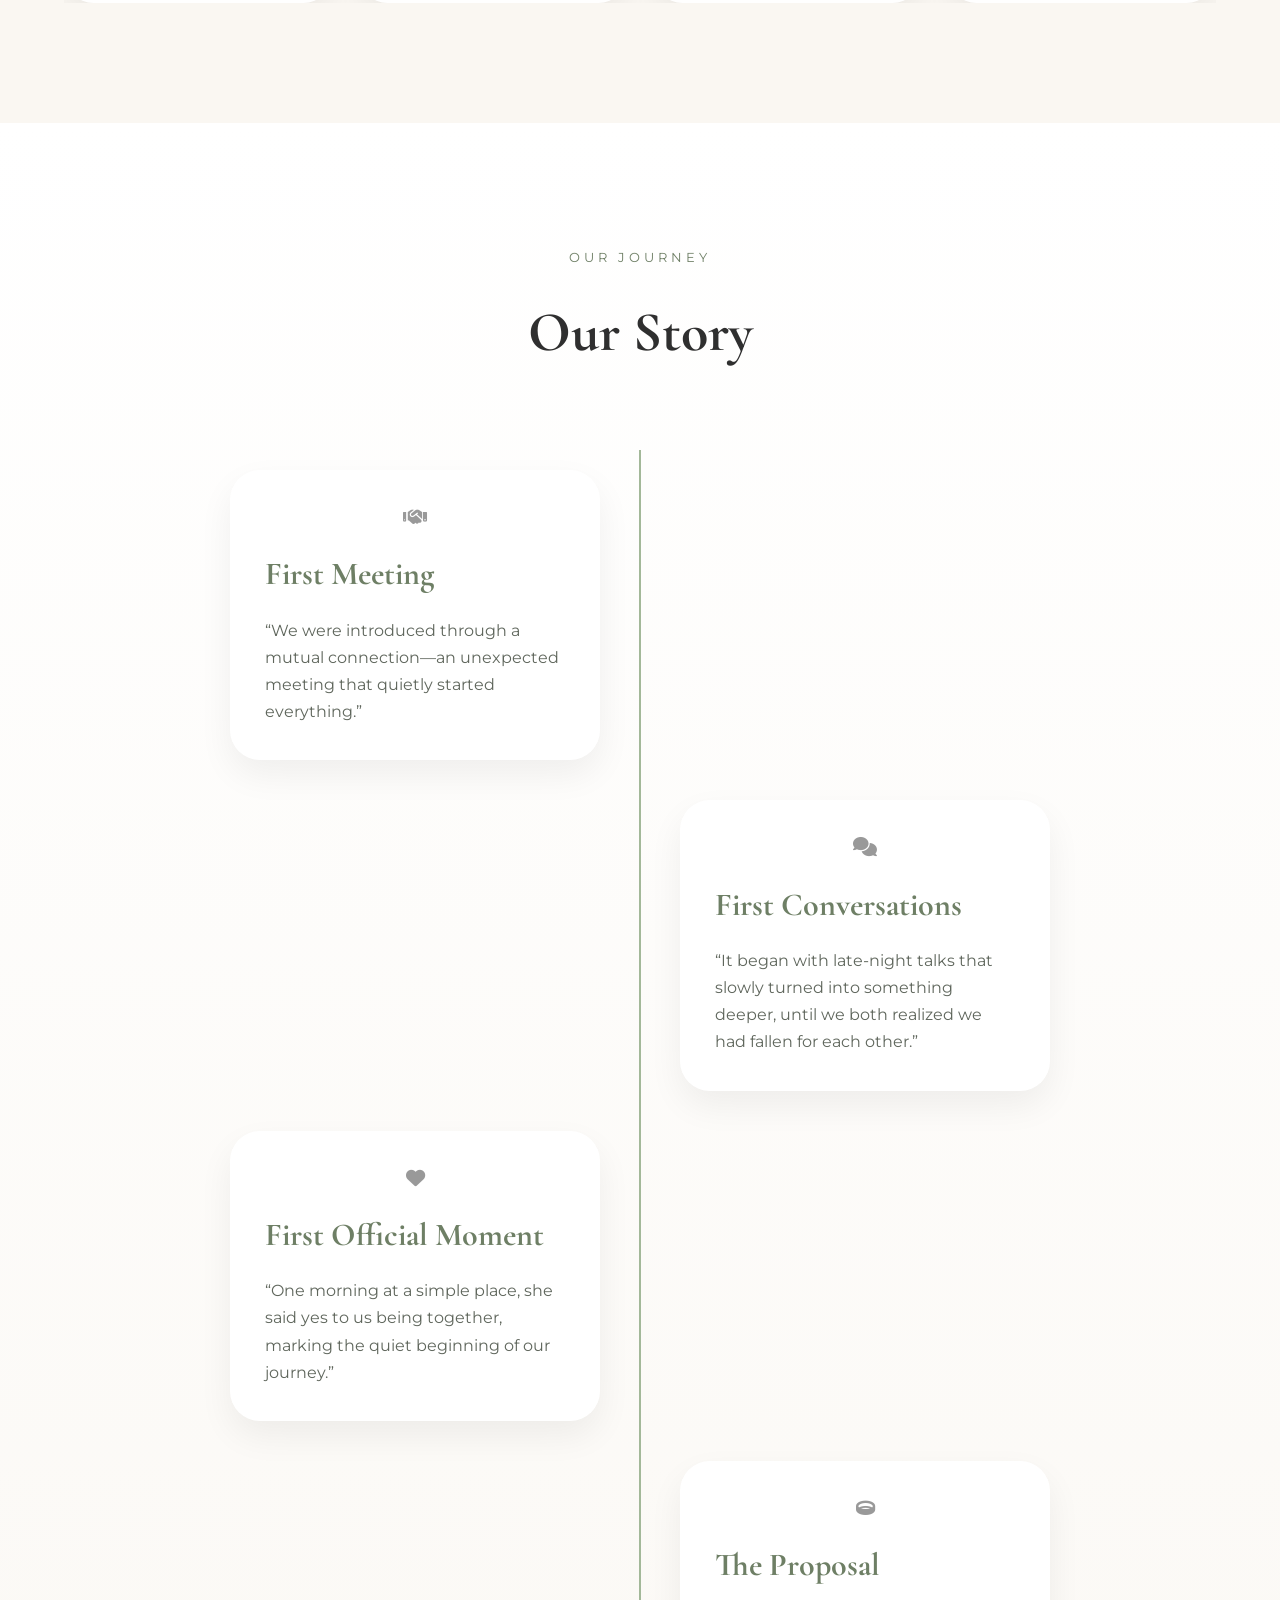
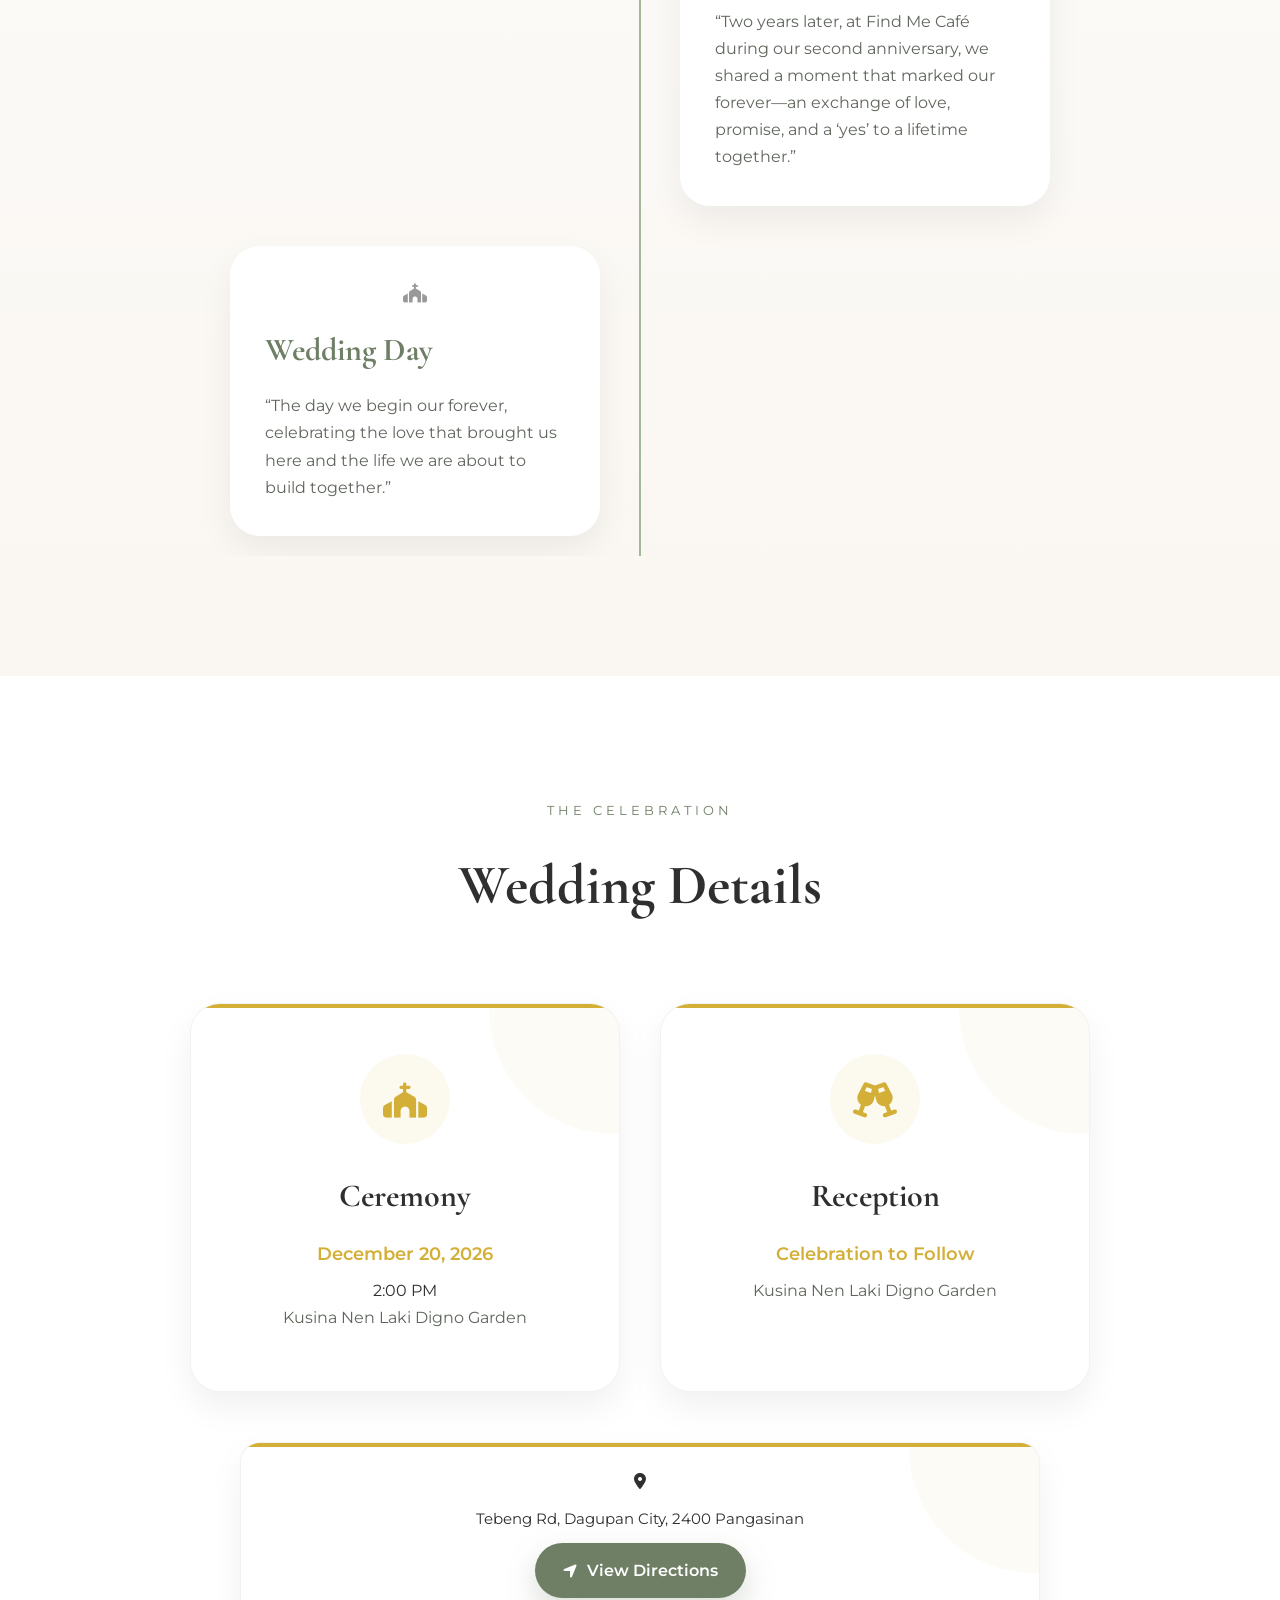
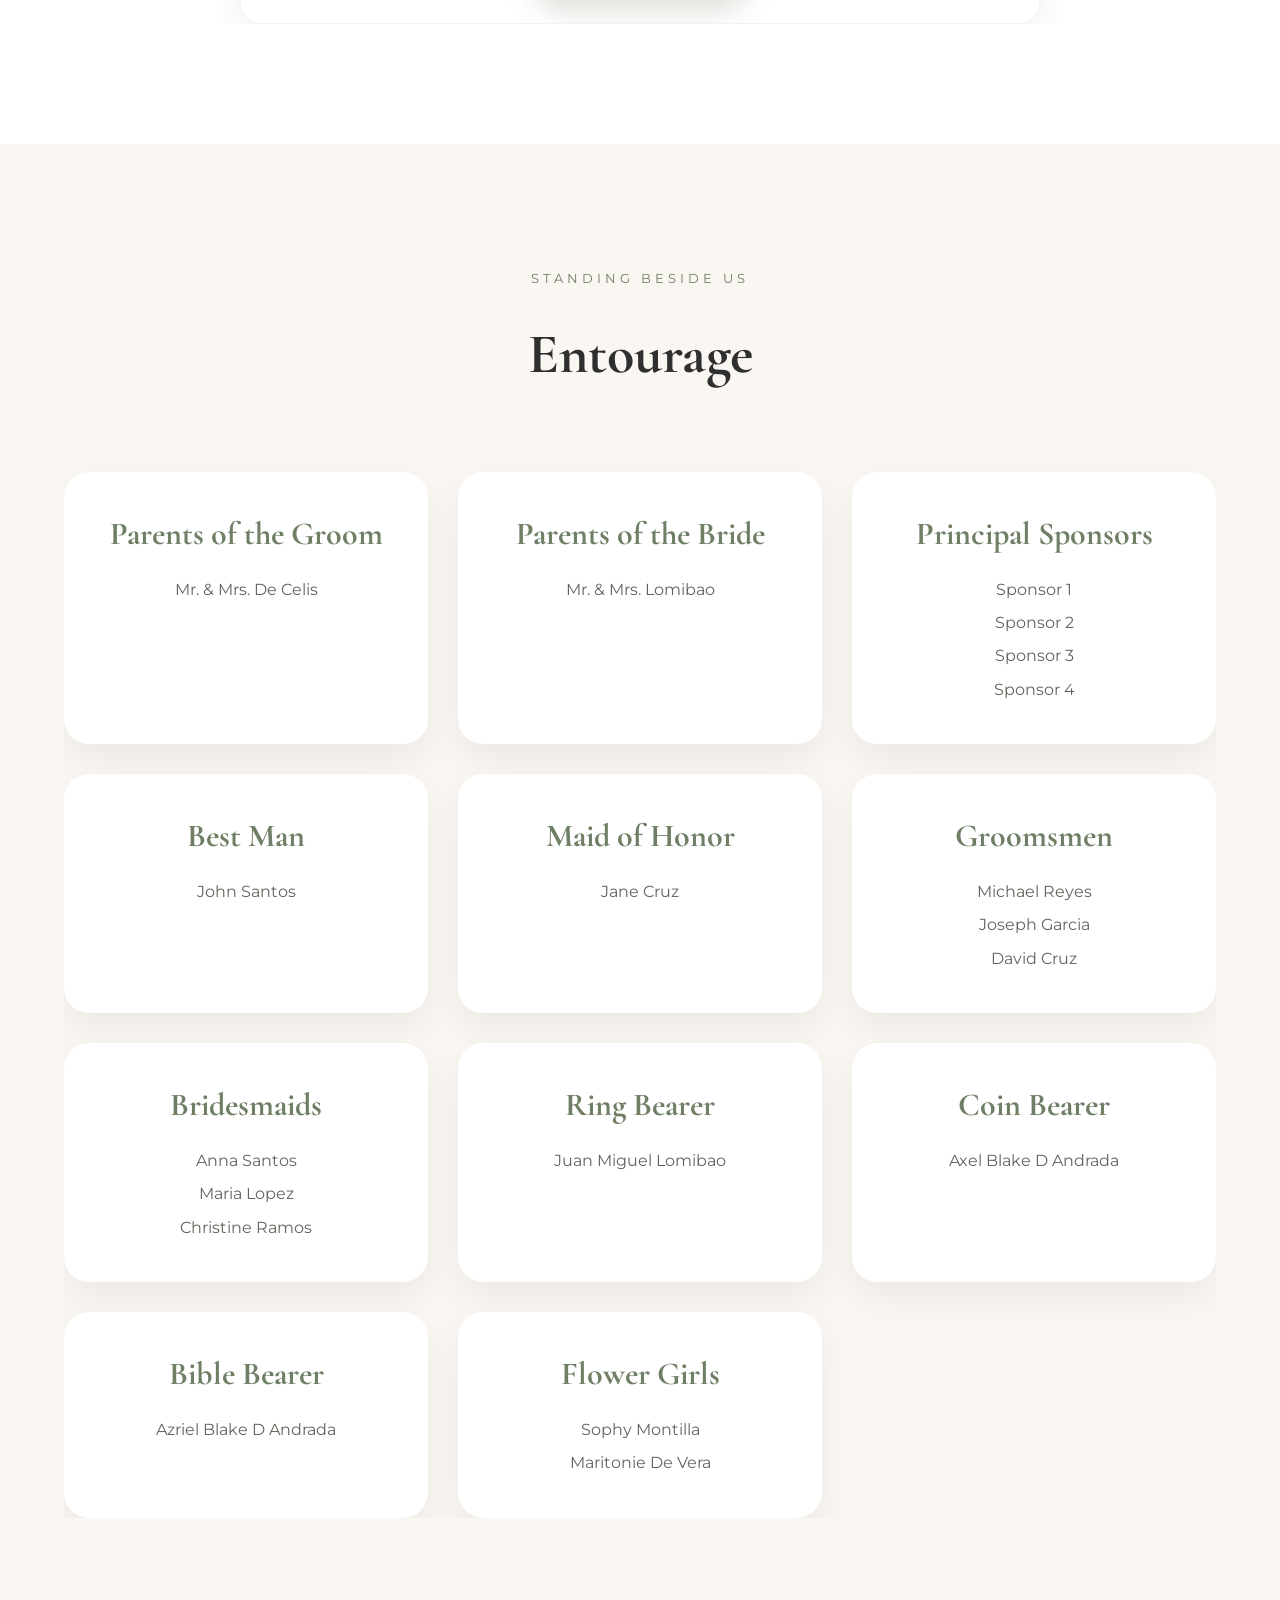
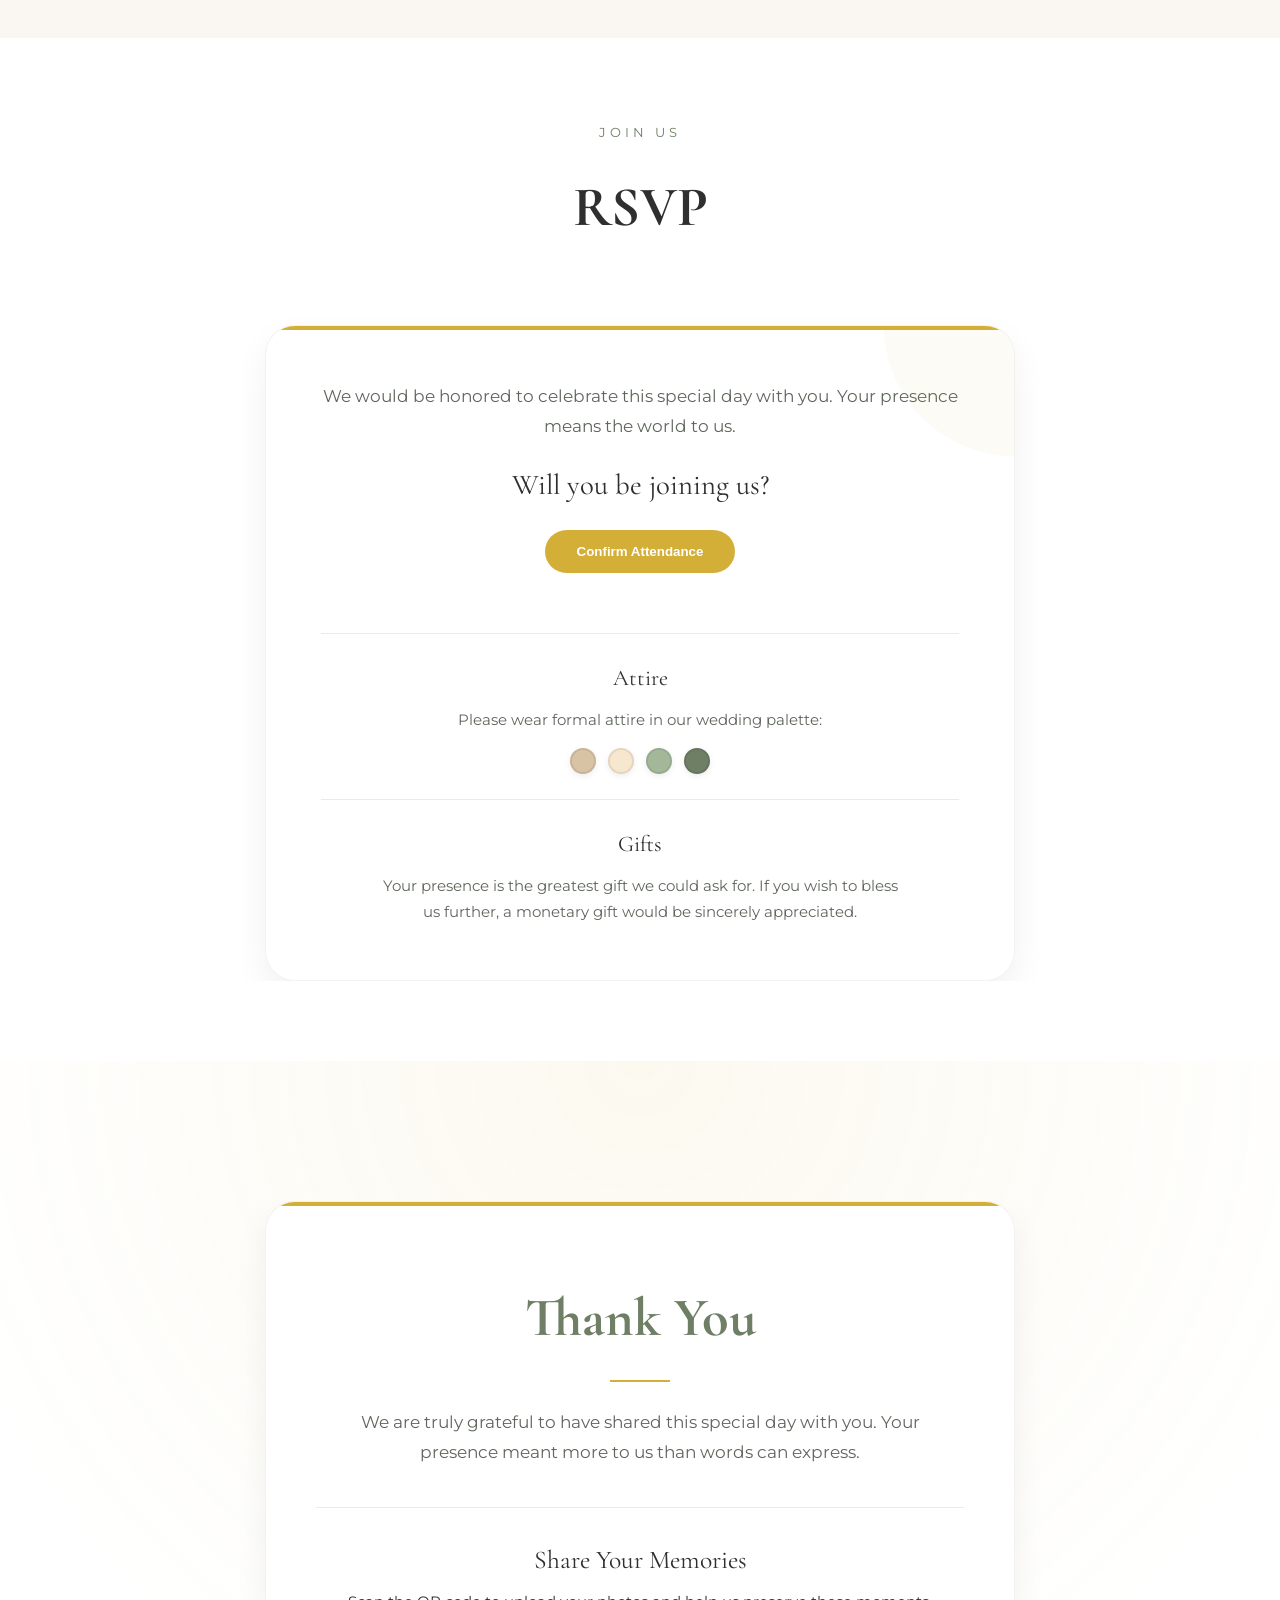
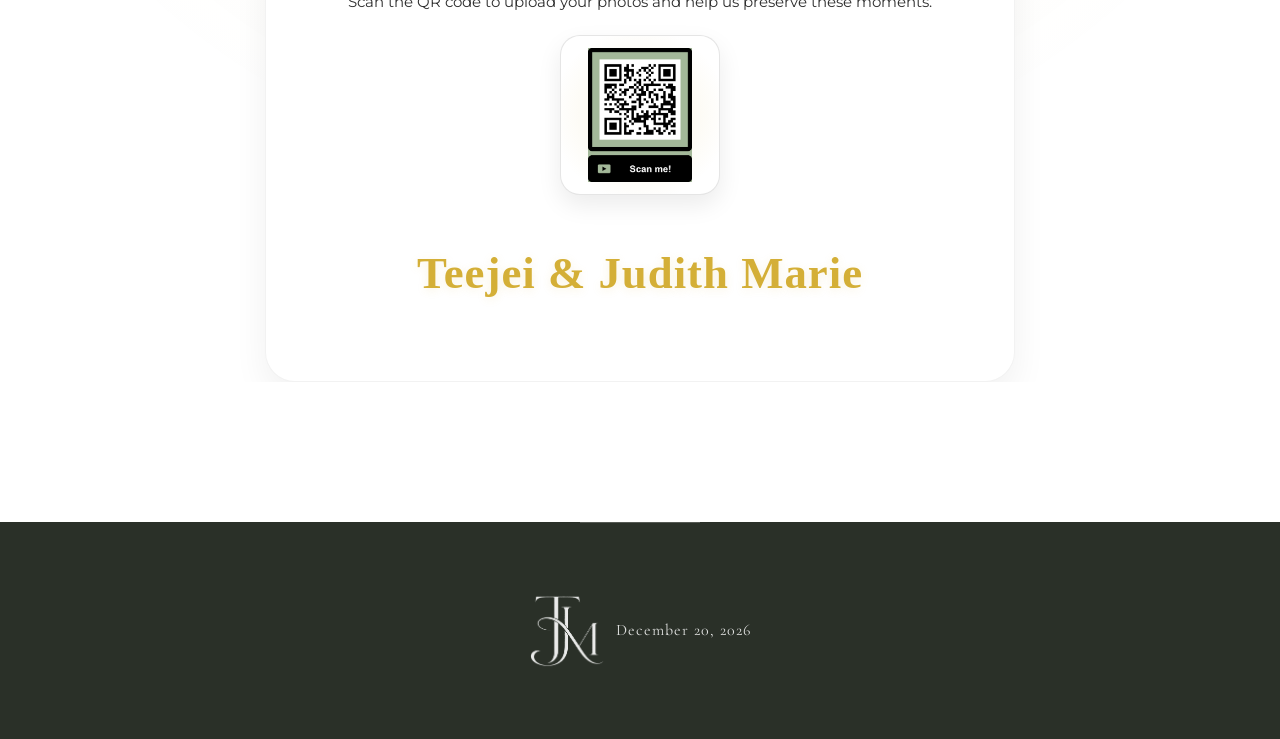
==== commit 94ecc621: "fix qr" ====
--- a/index.html
+++ b/index.html
@@ -930,10 +930,12 @@
                     </p>
 
                     <div class="qr-box" id="qrBox">
-                        <img src="image/QR.png" alt="Wedding Photo Upload QR Code">
-                    </div>
-
-                </div>
+                        <img src="./image/QR.png" alt="QR Code">
+                    </div>
+
+                </div>
+
+
 
                 <h3 class="thankyou-signature cursive-signature">
                     Teejei & Judith Marie
@@ -970,22 +972,9 @@
 
     <script src="https://unpkg.com/aos@2.3.4/dist/aos.js"></script>
 
+
     <script src="script.js"></script>
-
-    <div id="qrModal" class="qr-modal">
-
-        <div class="qr-modal-content">
-
-            <button class="qr-close">&times;</button>
-
-            <img src="assets/qr-code.png" alt="QR Code Large View">
-
-            <p>Scan to upload your wedding photos</p>
-
-        </div>
-
-    </div>
-
+    <!-- <script src="script.js"></script> -->
 </body>
 
 </html>
--- a/style.css
+++ b/style.css
@@ -1433,37 +1433,84 @@
 }
 
 /* ==========================================================
-   LIGHTBOX
+   LIGHTBOX (ELEGANT WEDDING STYLE)
 ========================================================== */
 
 .lightbox {
     position: fixed;
     inset: 0;
-    background: rgba(20, 24, 20, .95);
-    /* Richer botanical dark backdrop */
+
     display: none;
     justify-content: center;
     align-items: center;
+
+    background: rgba(47, 54, 45, 0.55); /* artichoke tint */
+    backdrop-filter: blur(10px);
+
     z-index: 9999;
+
+    padding: 25px;
+    animation: fadeIn 0.3s ease;
 }
 
 .lightbox.active {
     display: flex;
 }
 
+/* IMAGE */
 #lightboxImage {
-    max-width: 90%;
-    max-height: 90%;
-    border-radius: 20px;
-}
-
+    max-width: 65vw;
+    max-height: 75vh;
+
+    border-radius: 22px;
+
+    background: #fff;
+    padding: 10px;
+
+    box-shadow:
+        0 25px 60px rgba(0, 0, 0, 0.25),
+        0 0 0 1px rgba(212, 175, 55, 0.15);
+
+    transform: scale(0.98);
+    animation: popIn 0.35s ease forwards;
+}
+
+/* CLOSE BUTTON */
 .lightbox-close {
     position: absolute;
-    top: 30px;
-    right: 40px;
-    color: white;
-    font-size: 3rem;
+    top: 25px;
+    right: 30px;
+
+    color: rgba(255, 255, 255, 0.85);
+    font-size: 2.8rem;
+    font-weight: 300;
+
     cursor: pointer;
+
+    transition: 0.3s ease;
+    user-select: none;
+}
+
+.lightbox-close:hover {
+    color: var(--gold);
+    transform: rotate(90deg);
+}
+
+/* ANIMATIONS */
+@keyframes fadeIn {
+    from { opacity: 0; }
+    to { opacity: 1; }
+}
+
+@keyframes popIn {
+    from {
+        transform: scale(0.92);
+        opacity: 0;
+    }
+    to {
+        transform: scale(1);
+        opacity: 1;
+    }
 }
 
 /* ==========================================================
@@ -1979,15 +2026,13 @@
 .qr-modal {
     position: fixed;
     inset: 0;
-
     display: none;
     align-items: center;
     justify-content: center;
-
     background: rgba(47, 54, 45, .65);
     backdrop-filter: blur(8px);
-
-    z-index: 9999;
+    z-index: 999999;
+    padding: 20px;
 }
 
 .qr-modal.active {
@@ -1997,32 +2042,31 @@
 /* MODAL CONTENT */
 .qr-modal-content {
     position: relative;
-
-    text-align: center;
-
-    padding: 35px 30px;
-
+    display: flex;
+    flex-direction: column;
+    align-items: center;
+    justify-content: center;
+
+    background: #fff;
     border-radius: 25px;
-
-    background: #fff;
+    padding: 25px;
+
+    z-index: 1000000;
+
+    max-width: 90vw;
+    max-height: 90vh;
 
     box-shadow: 0 25px 70px rgba(0, 0, 0, .25);
-
-    animation: modalPop .3s ease;
 }
 
 /* LARGE QR */
 .qr-modal-content img {
-    width: 320px;
-    max-width: 85vw;
-
-    padding: 15px;
-
+    width: min(320px, 85vw);
+    height: auto;
+    display: block;
+    object-fit: contain;
     border-radius: 18px;
-
     background: #fff;
-
-    border: 1px solid rgba(0, 0, 0, .08);
 }
 
 /* TEXT */
@@ -2038,17 +2082,8 @@
     position: absolute;
     top: 10px;
     right: 15px;
-
     font-size: 2rem;
-
-    background: none;
-    border: none;
-
-    color: var(--artichoke);
-
-    cursor: pointer;
-
-    transition: .3s ease;
+    z-index: 10;
 }
 
 .qr-close:hover {
